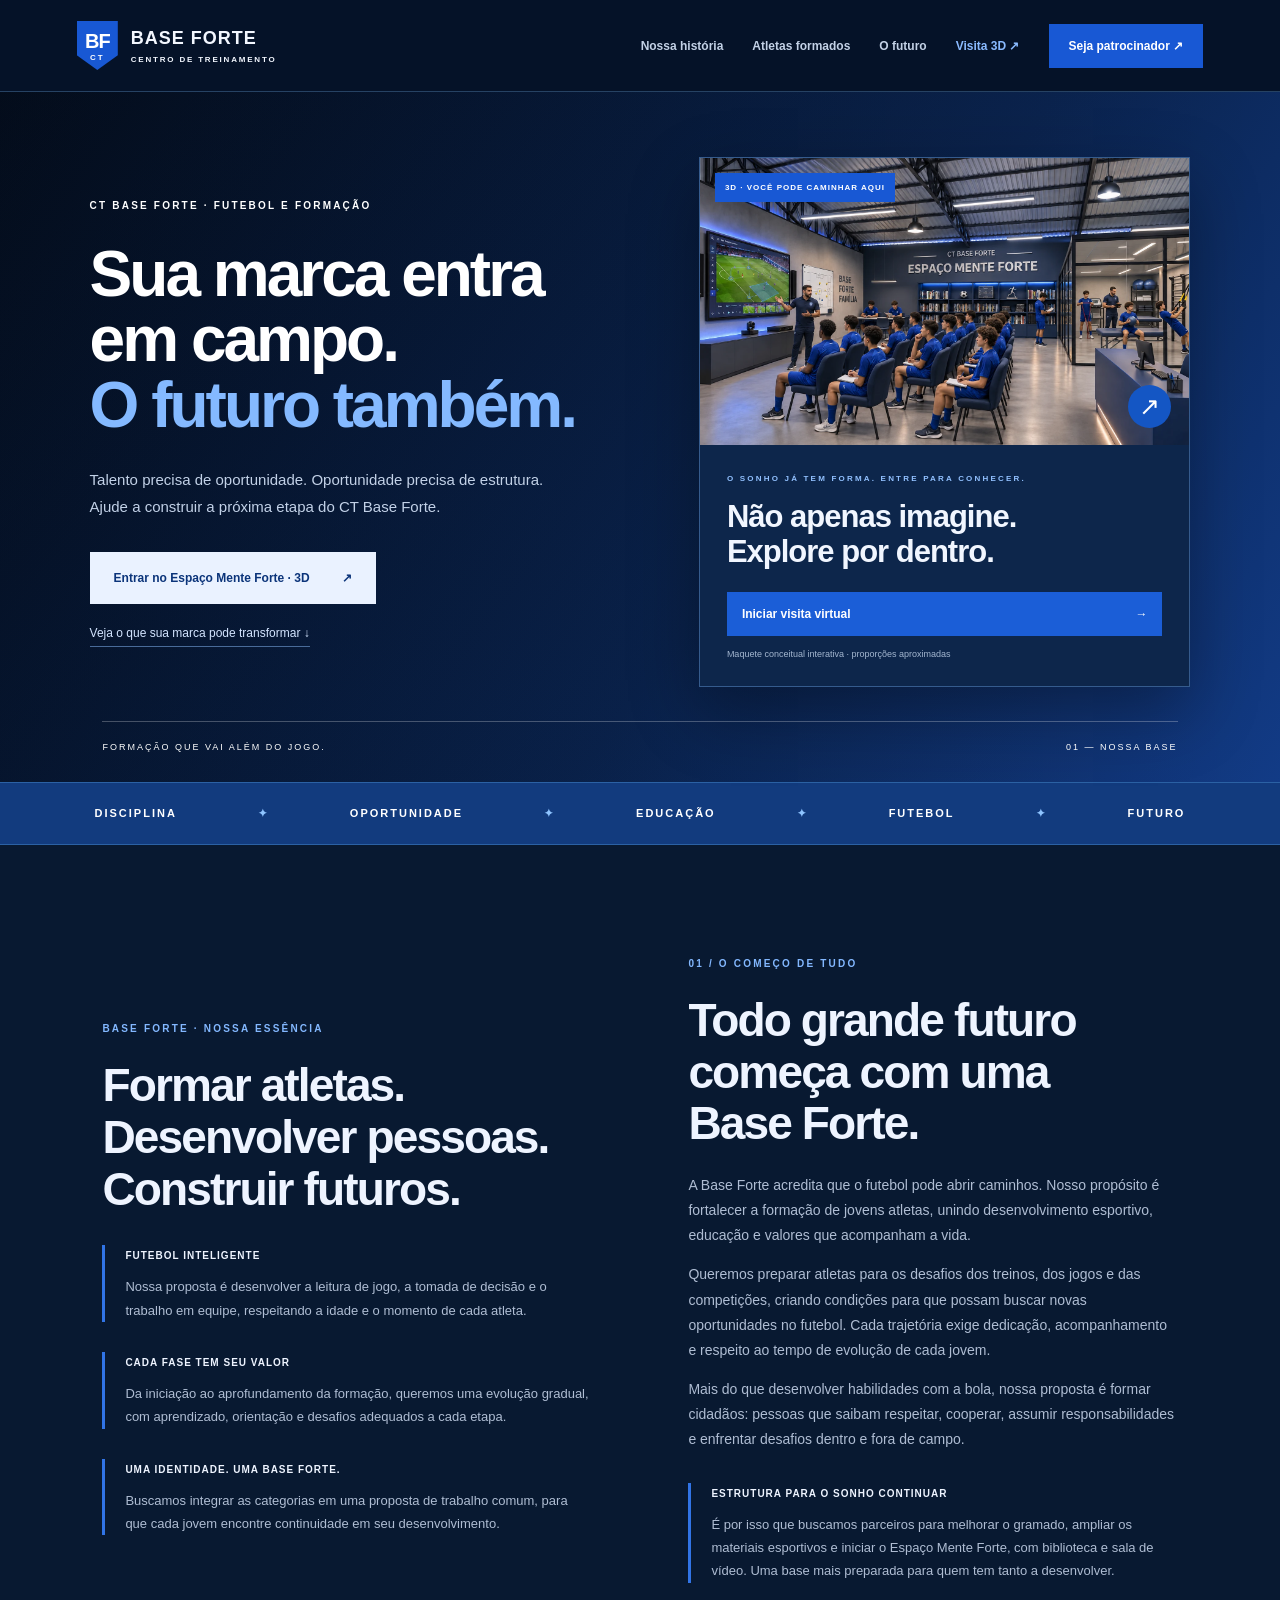
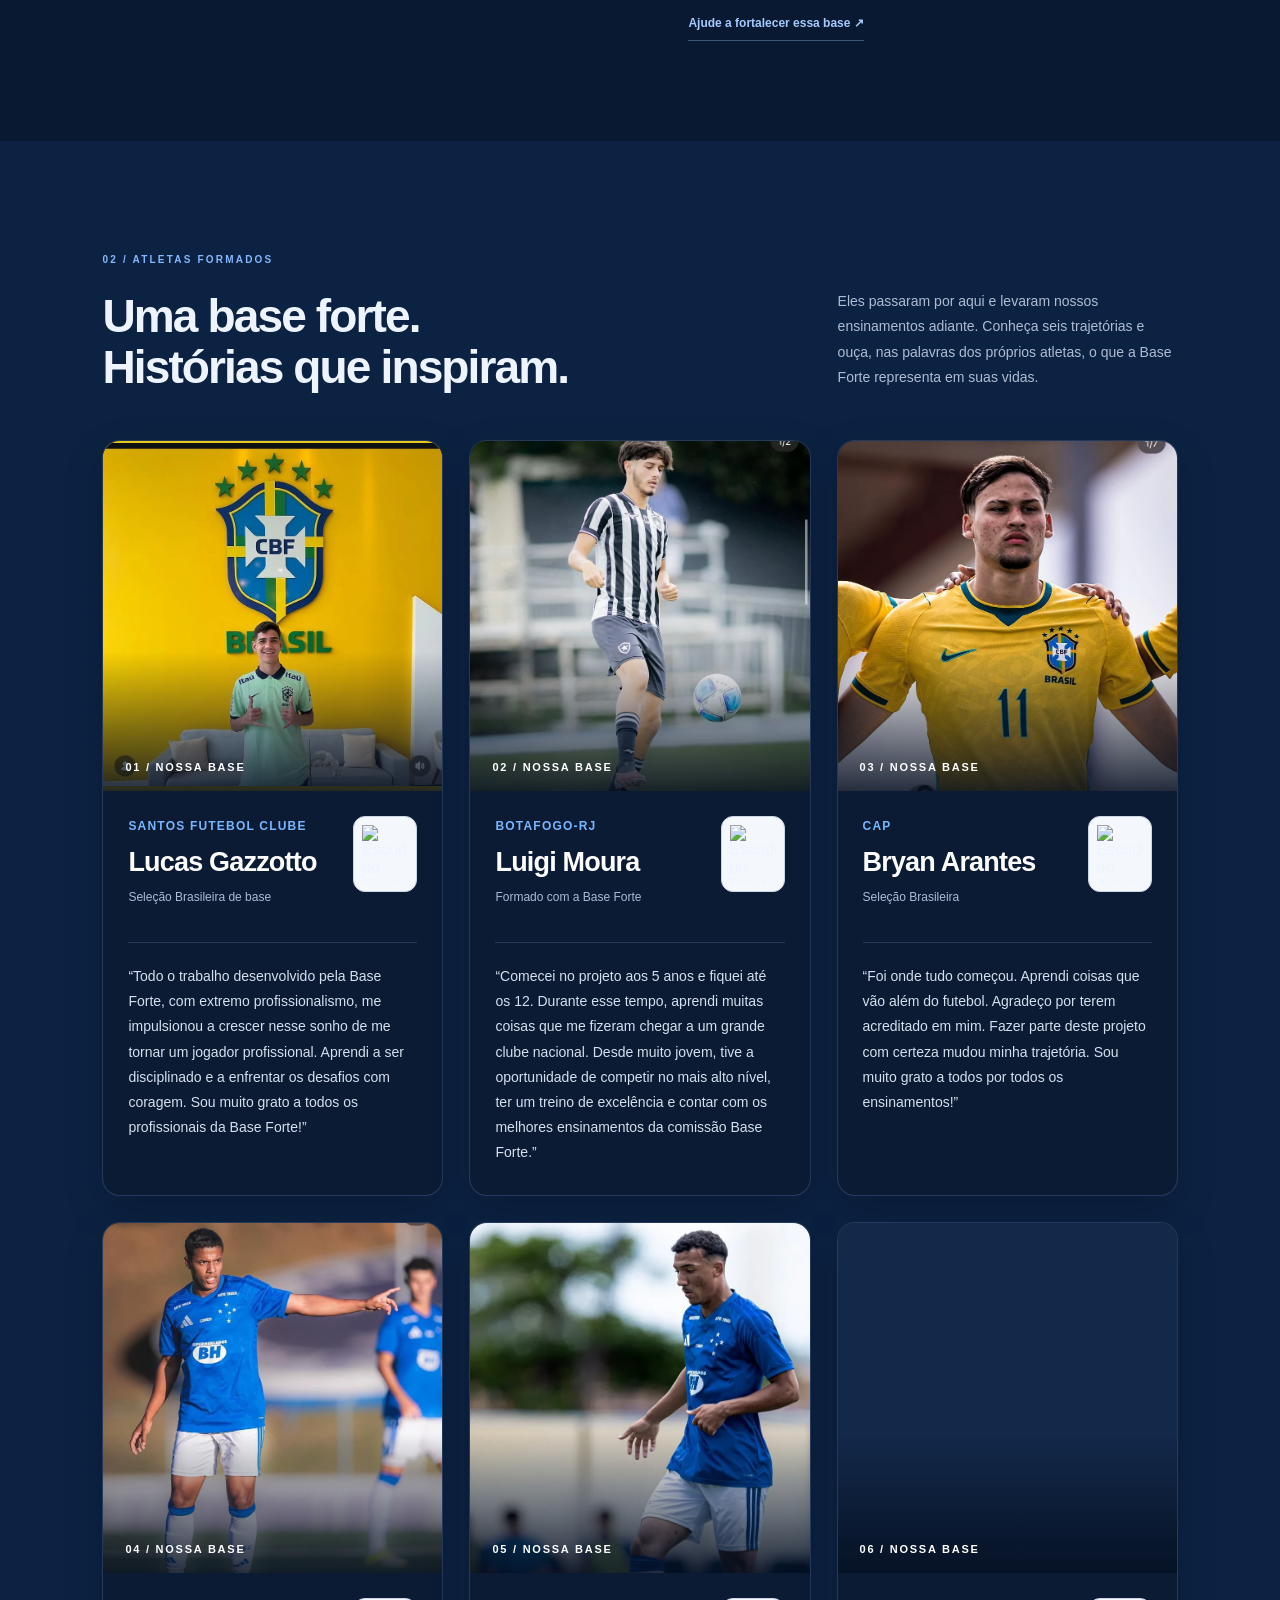
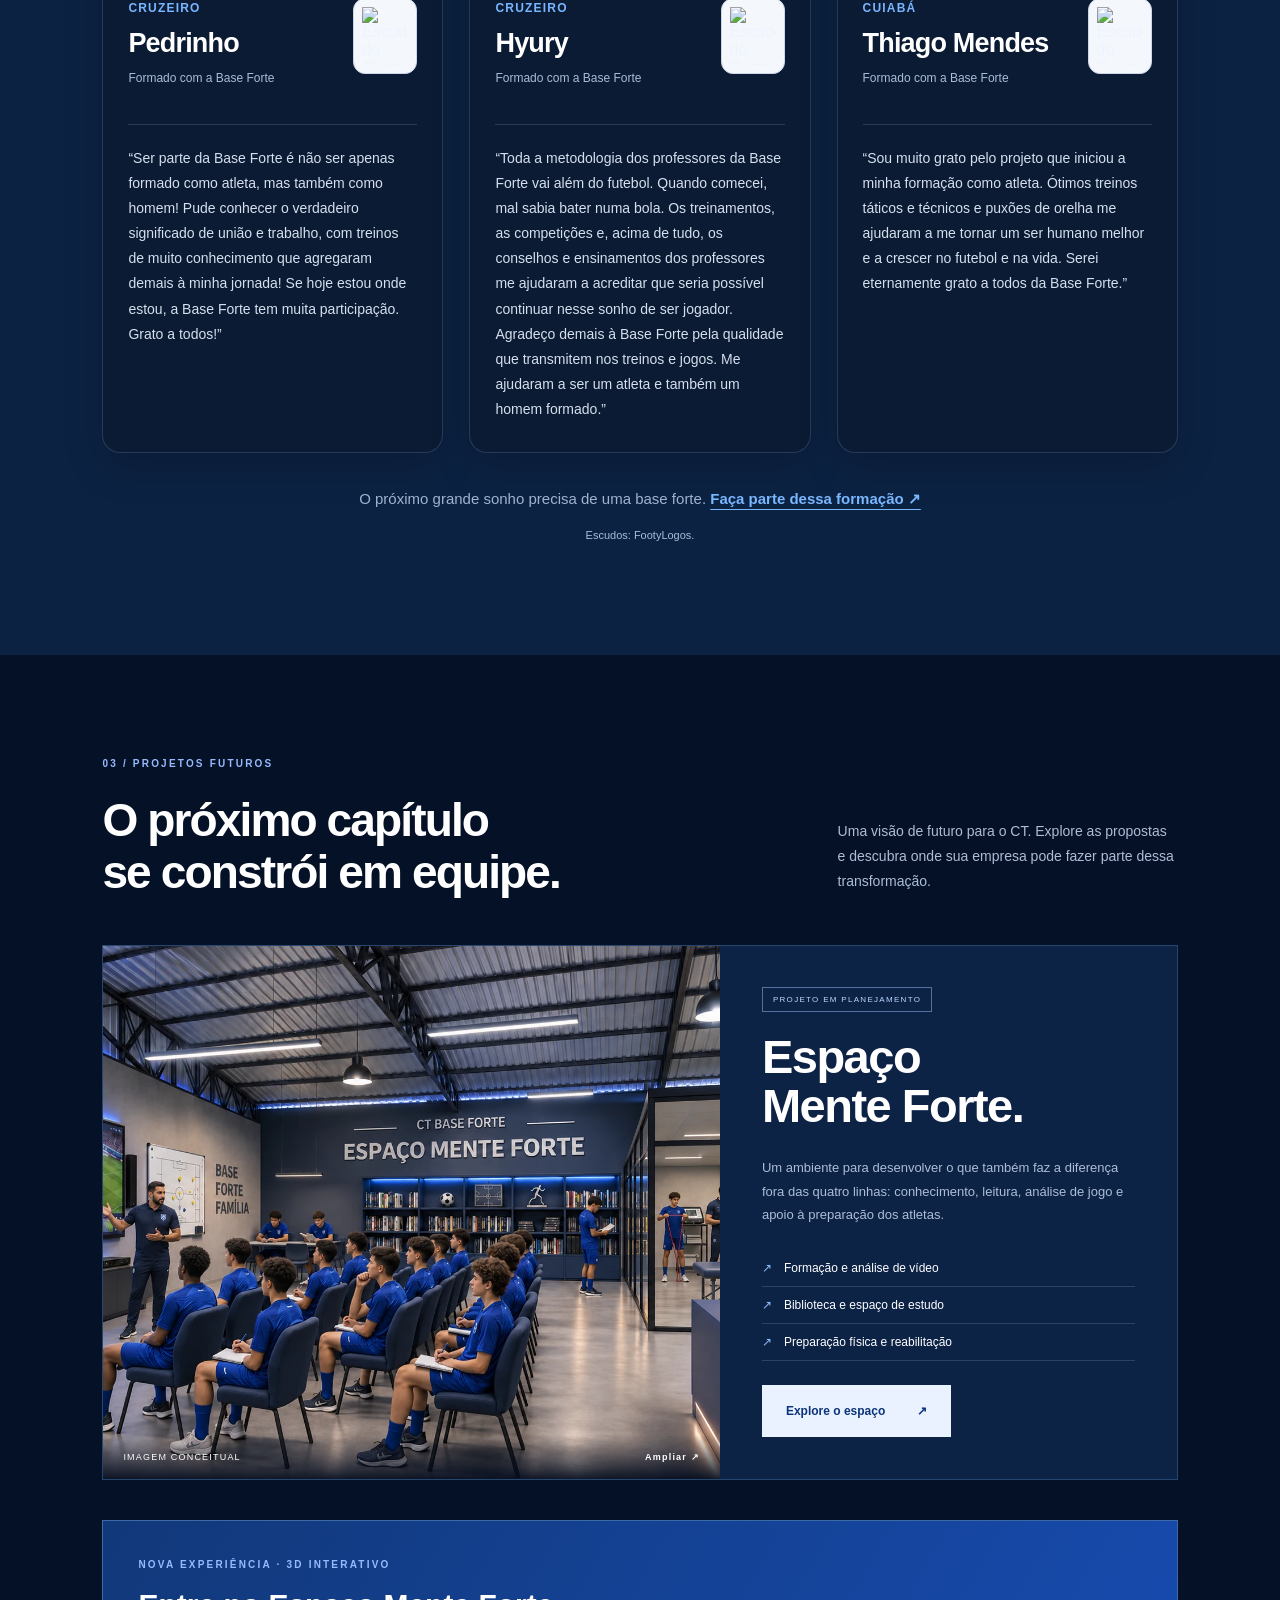
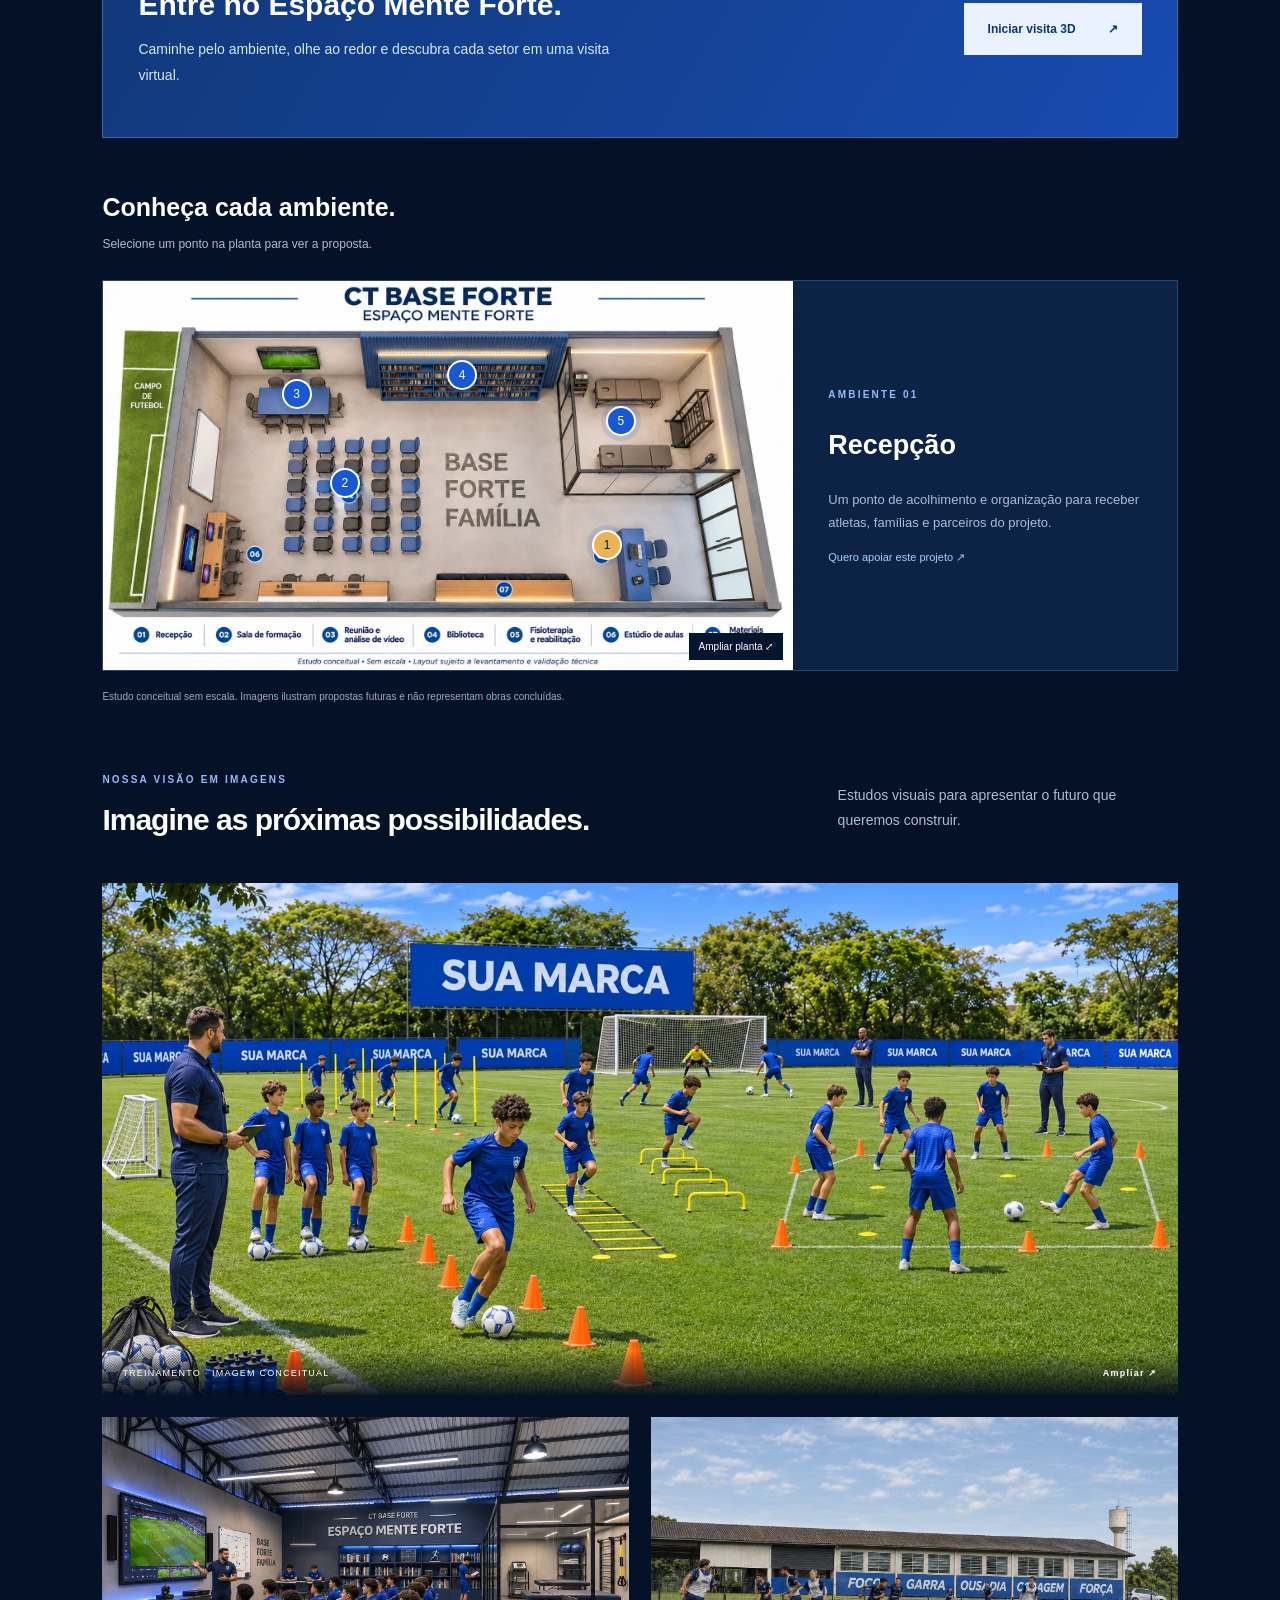
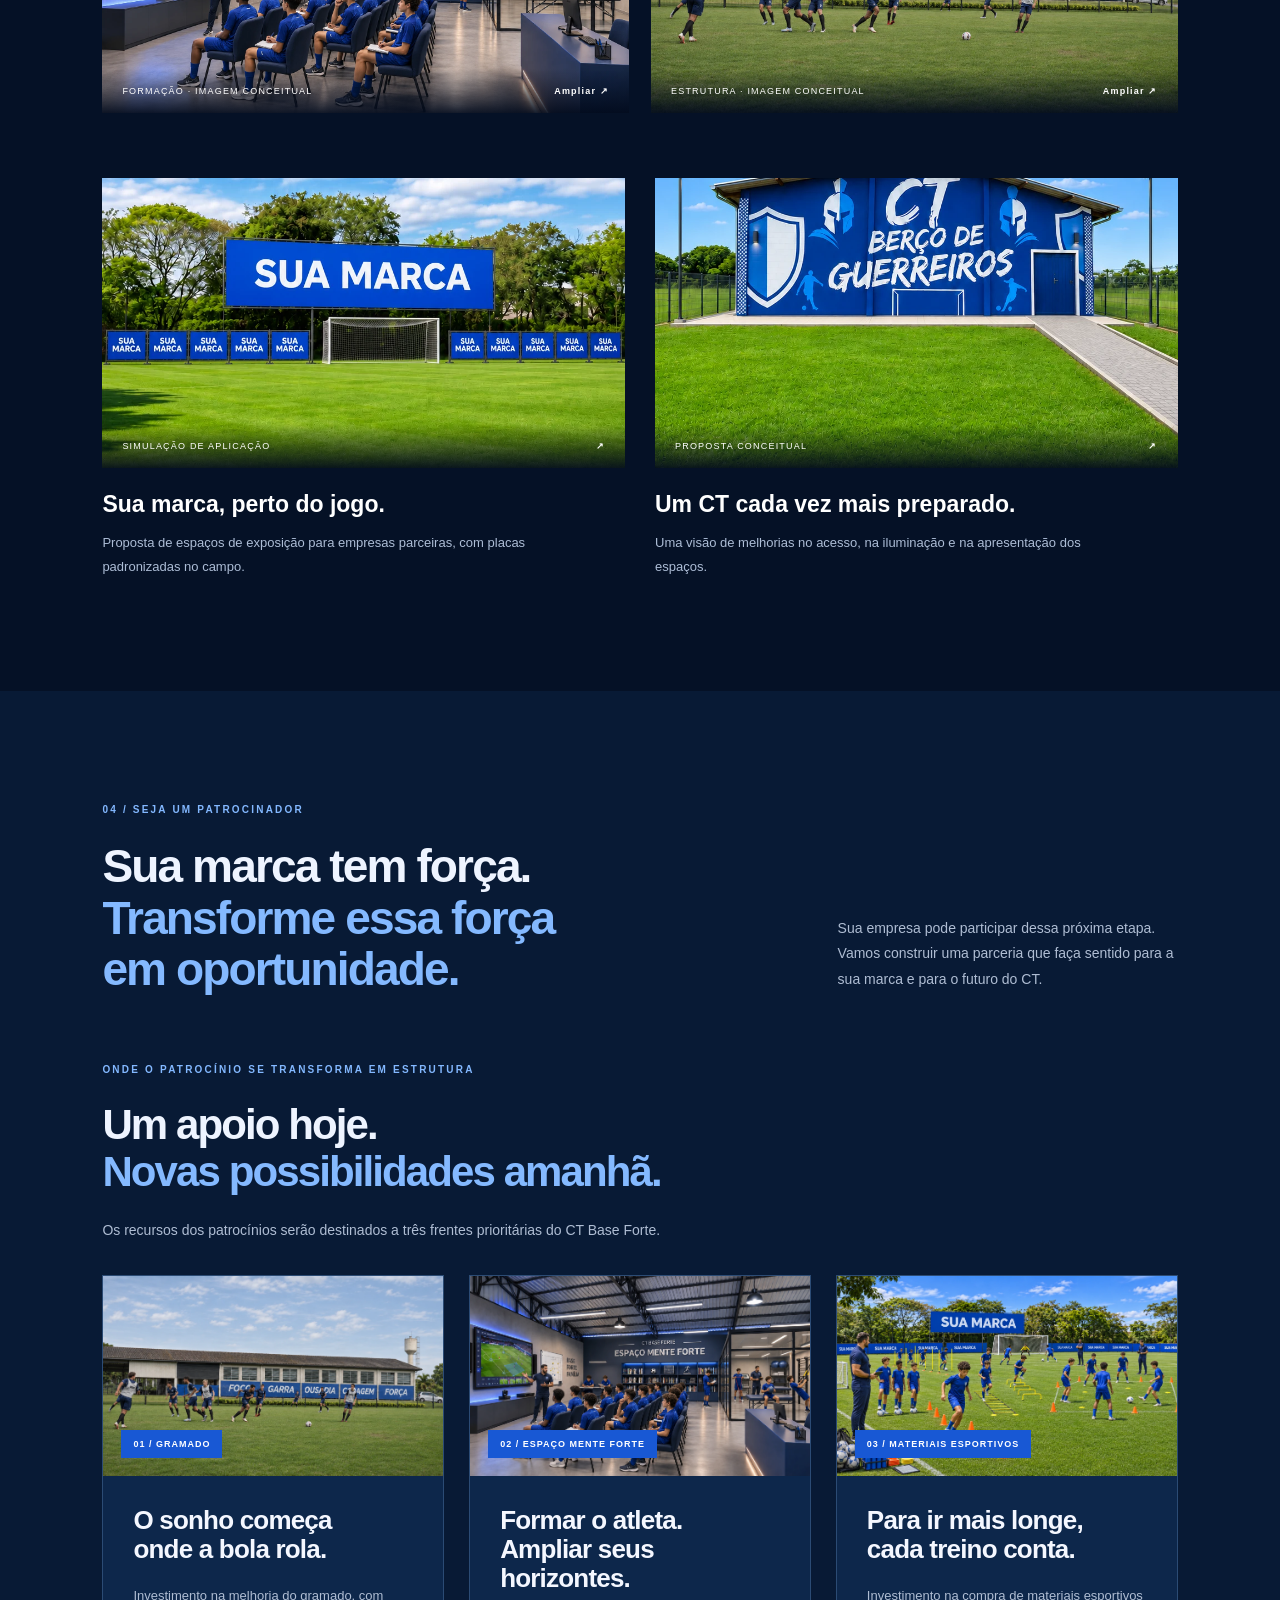
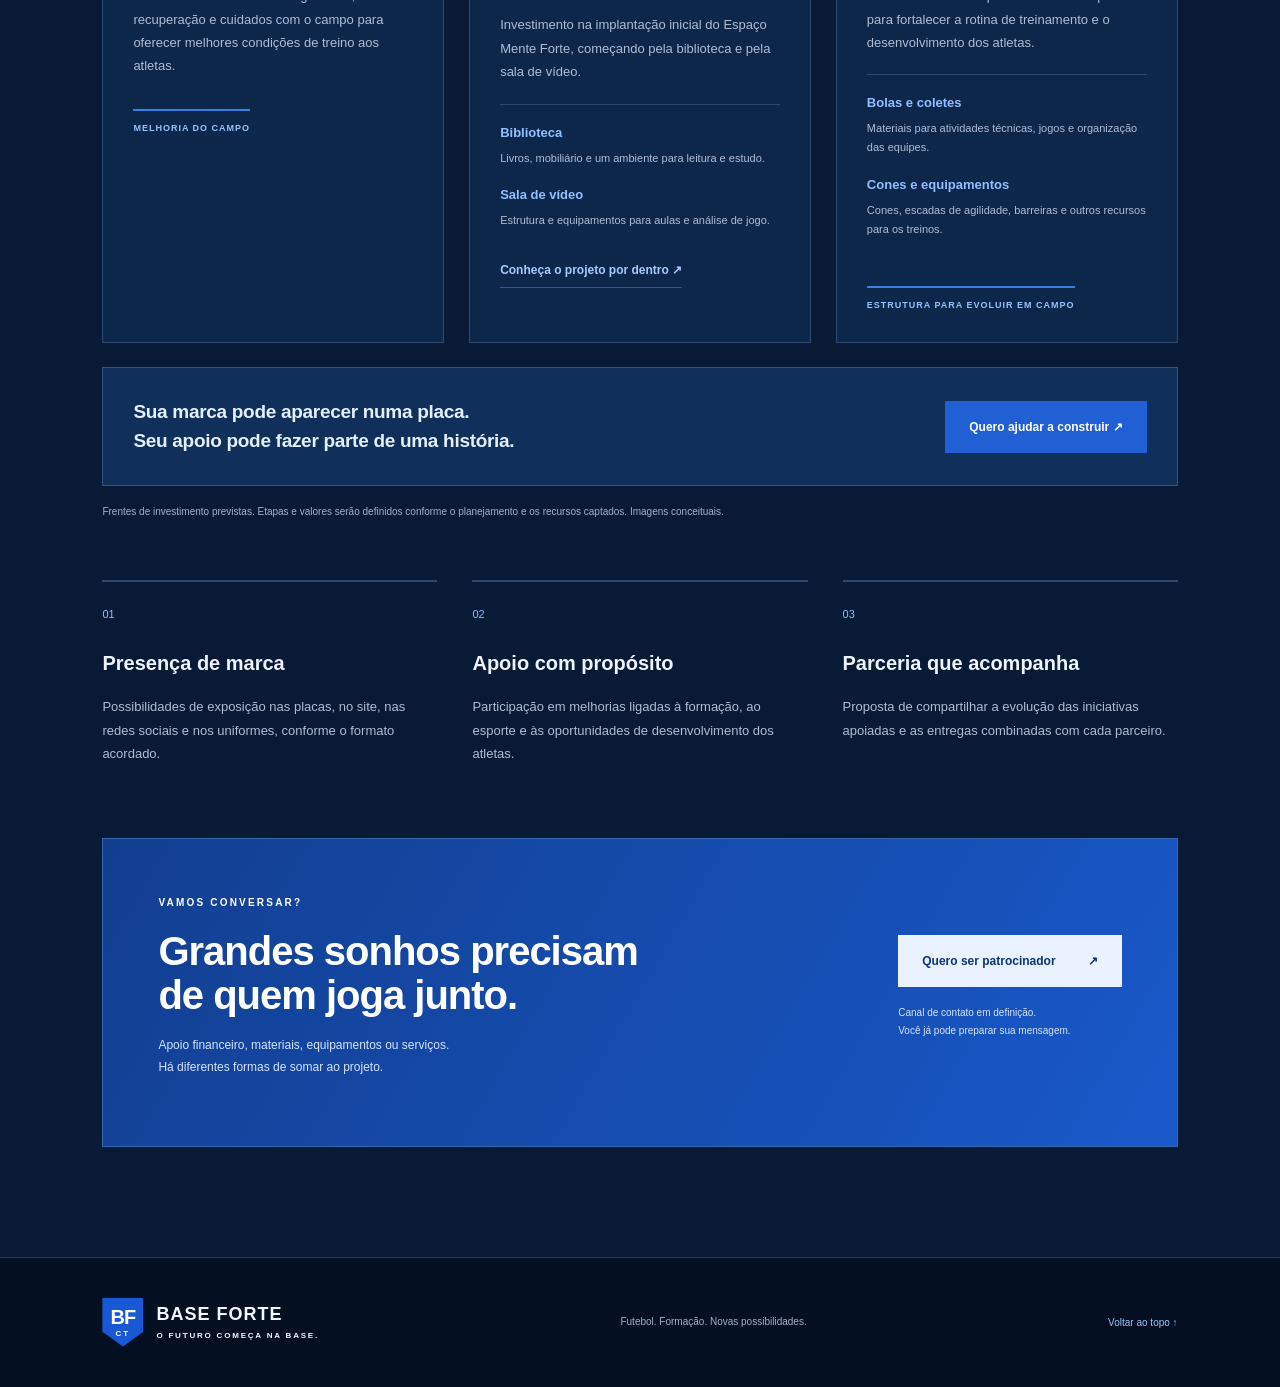
==== index.html @ 05dad53c "Adiciona escudos dos clubes aos seis cards sem alterar conteúdo existente" ====
<!doctype html><html lang="pt-BR"><head><meta charset="utf-8"><meta name="viewport" content="width=device-width,initial-scale=1"><meta name="theme-color" content="#124bbf"><meta name="description" content="Conheça o CT Base Forte, sua trajetória e os projetos que você pode ajudar a construir."><title>CT Base Forte | O futuro começa na base</title><link rel="stylesheet" href="style.css">
<style id="bf-club-badges">
.bf-athlete-body>header{position:relative;padding-right:76px;min-height:126px}
.bf-club-badge{position:absolute;right:0;top:0;width:64px;height:76px;box-sizing:border-box;display:flex;align-items:center;justify-content:center;padding:8px;border:1px solid #cbd7e8;border-radius:12px;background:#f4f7fc}
.bf-club-badge img{display:block;width:100%;height:100%;object-fit:contain}
.bf-athlete-body>header h3{overflow-wrap:anywhere}
.bf-crest-credit{font-size:11px;text-align:center;margin:14px 0 0;color:#a8bdd8}
.bf-crest-credit a{color:inherit;text-underline-offset:3px}
@media(max-width:380px){.bf-athlete-body>header{padding-right:66px}.bf-club-badge{width:56px;height:68px}}
</style>
</head><body>
<header><a class="brand" href="#inicio" aria-label="CT Base Forte, início"><span class="mark">BF<span>CT</span></span><span>BASE FORTE<small>CENTRO DE TREINAMENTO</small></span></a><button class="menu" aria-label="Abrir menu" aria-expanded="false">☰</button><nav aria-label="Menu principal"><a href="#historia">Nossa história</a><a href="#atletas">Atletas formados</a><a href="#projetos">O futuro</a><a class="nav-tour" href="tour/">Visita 3D ↗</a><a class="navcta" href="#apoie">Seja patrocinador ↗</a></nav></header>
<main><section class="hero" id="inicio"><div class="hero-shade"></div><div class="hero-copy"><span class="eyebrow">CT BASE FORTE · FUTEBOL E FORMAÇÃO</span><h1>Sua marca entra<br>em campo.<br><em>O futuro também.</em></h1><p>Talento precisa de oportunidade. Oportunidade precisa de estrutura. Ajude a construir a próxima etapa do CT Base Forte.</p><div class="actions"><a class="button white" href="tour/">Entrar no Espaço Mente Forte · 3D <span>↗</span></a><a class="textlink" href="#investimentos">Veja o que sua marca pode transformar ↓</a></div></div><a class="hero-tour" href="tour/" aria-label="Entrar na visita 3D do Espaço Mente Forte"><div class="tour-cover"><img src="assets/mente.webp" alt="Proposta do Espaço Mente Forte, visite o ambiente em 3D"><span class="tour-badge">3D · VOCÊ PODE CAMINHAR AQUI</span><span class="tour-play">↗</span></div><div class="tour-caption"><span class="eyebrow">O SONHO JÁ TEM FORMA. ENTRE PARA CONHECER.</span><h2>Não apenas imagine.<br>Explore por dentro.</h2><span class="tour-enter">Iniciar visita virtual <b>→</b></span><small>Maquete conceitual interativa · proporções aproximadas</small></div></a><div class="hero-bottom"><span>FORMAÇÃO QUE VAI ALÉM DO JOGO.</span><span>01 — NOSSA BASE</span></div></section>
<div class="ribbon"><span>DISCIPLINA</span><b>✦</b><span>OPORTUNIDADE</span><b>✦</b><span>EDUCAÇÃO</span><b>✦</b><span>FUTEBOL</span><b>✦</b><span>FUTURO</span></div>
<section class="section history" id="historia"><div class="photo"><span class="eyebrow blue">BASE FORTE · NOSSA ESSÊNCIA</span><h2>Formar atletas.<br>Desenvolver pessoas.<br>Construir futuros.</h2><div class="editorial"><span>FUTEBOL INTELIGENTE</span><p>Nossa proposta é desenvolver a leitura de jogo, a tomada de decisão e o trabalho em equipe, respeitando a idade e o momento de cada atleta.</p></div><div class="editorial"><span>CADA FASE TEM SEU VALOR</span><p>Da iniciação ao aprofundamento da formação, queremos uma evolução gradual, com aprendizado, orientação e desafios adequados a cada etapa.</p></div><div class="editorial"><span>UMA IDENTIDADE. UMA BASE FORTE.</span><p>Buscamos integrar as categorias em uma proposta de trabalho comum, para que cada jovem encontre continuidade em seu desenvolvimento.</p></div></div><div class="section-copy"><span class="eyebrow blue">01 / O COMEÇO DE TUDO</span><h2>Todo grande futuro<br>começa com uma<br>Base Forte.</h2><p>A Base Forte acredita que o futebol pode abrir caminhos. Nosso propósito é fortalecer a formação de jovens atletas, unindo desenvolvimento esportivo, educação e valores que acompanham a vida.</p><p>Queremos preparar atletas para os desafios dos treinos, dos jogos e das competições, criando condições para que possam buscar novas oportunidades no futebol. Cada trajetória exige dedicação, acompanhamento e respeito ao tempo de evolução de cada jovem.</p><p>Mais do que desenvolver habilidades com a bola, nossa proposta é formar cidadãos: pessoas que saibam respeitar, cooperar, assumir responsabilidades e enfrentar desafios dentro e fora de campo.</p><div class="editorial"><span>ESTRUTURA PARA O SONHO CONTINUAR</span><p>É por isso que buscamos parceiros para melhorar o gramado, ampliar os materiais esportivos e iniciar o Espaço Mente Forte, com biblioteca e sala de vídeo. Uma base mais preparada para quem tem tanto a desenvolver.</p></div><a class="underlink" href="#investimentos">Ajude a fortalecer essa base ↗</a></div></section>
<section class="athletes section" id="atletas" aria-labelledby="athletes-title"><div class="section-head"><div><span class="eyebrow blue">02 / ATLETAS FORMADOS</span><h2 id="athletes-title">Uma base forte.<br>Histórias que inspiram.</h2></div><p>Eles passaram por aqui e levaram nossos ensinamentos adiante. Conheça seis trajetórias e ouça, nas palavras dos próprios atletas, o que a Base Forte representa em suas vidas.</p></div><div class="bf-athlete-grid"><article class="bf-athlete"><div class="bf-athlete-photo"><img src="assets/atletas/lucas-gazzotto.webp" alt="Lucas Gazzotto, atleta que passou pela Base Forte" width="828" height="1100" loading="lazy" decoding="async"><span class="bf-athlete-number">01 / NOSSA BASE</span></div><div class="bf-athlete-body"><header><span class="bf-club-badge"><img src="https://assets.footylogos.com/logos/santos-fc/santos-fc-logo-footylogos.svg" alt="Escudo do Santos Futebol Clube" width="56" height="64" loading="lazy" decoding="async" referrerpolicy="no-referrer"></span><p class="bf-athlete-club">Santos Futebol Clube</p><h3>Lucas Gazzotto</h3><p class="bf-athlete-selection">Seleção Brasileira de base</p></header><blockquote><p>“Todo o trabalho desenvolvido pela Base Forte, com extremo profissionalismo, me impulsionou a crescer nesse sonho de me tornar um jogador profissional. Aprendi a ser disciplinado e a enfrentar os desafios com coragem. Sou muito grato a todos os profissionais da Base Forte!”</p></blockquote></div></article><article class="bf-athlete"><div class="bf-athlete-photo"><img src="assets/atletas/luigi-moura.webp" alt="Luigi Moura, atleta que passou pela Base Forte" width="828" height="1100" loading="lazy" decoding="async"><span class="bf-athlete-number">02 / NOSSA BASE</span></div><div class="bf-athlete-body"><header><span class="bf-club-badge"><img src="https://assets.footylogos.com/logos/botafogo/botafogo-logo-footylogos.svg" alt="Escudo do Botafogo" width="56" height="64" loading="lazy" decoding="async" referrerpolicy="no-referrer"></span><p class="bf-athlete-club">Botafogo-RJ</p><h3>Luigi Moura</h3><p class="bf-athlete-selection">Formado com a Base Forte</p></header><blockquote><p>“Comecei no projeto aos 5 anos e fiquei até os 12. Durante esse tempo, aprendi muitas coisas que me fizeram chegar a um grande clube nacional. Desde muito jovem, tive a oportunidade de competir no mais alto nível, ter um treino de excelência e contar com os melhores ensinamentos da comissão Base Forte.”</p></blockquote></div></article><article class="bf-athlete"><div class="bf-athlete-photo"><img src="assets/atletas/bryan-arantes.webp" alt="Bryan Arantes, atleta que passou pela Base Forte" width="828" height="1100" loading="lazy" decoding="async"><span class="bf-athlete-number">03 / NOSSA BASE</span></div><div class="bf-athlete-body"><header><span class="bf-club-badge"><img src="https://assets.footylogos.com/logos/athletico-paranaense/athletico-paranaense-logo-footylogos.svg" alt="Escudo do Athletico Paranaense" width="56" height="64" loading="lazy" decoding="async" referrerpolicy="no-referrer"></span><p class="bf-athlete-club">CAP</p><h3>Bryan Arantes</h3><p class="bf-athlete-selection">Seleção Brasileira</p></header><blockquote><p>“Foi onde tudo começou. Aprendi coisas que vão além do futebol. Agradeço por terem acreditado em mim. Fazer parte deste projeto com certeza mudou minha trajetória. Sou muito grato a todos por todos os ensinamentos!”</p></blockquote></div></article><article class="bf-athlete"><div class="bf-athlete-photo"><img src="assets/atletas/pedrinho.webp" alt="Pedrinho, atleta que passou pela Base Forte" width="828" height="1100" loading="lazy" decoding="async"><span class="bf-athlete-number">04 / NOSSA BASE</span></div><div class="bf-athlete-body"><header><span class="bf-club-badge"><img src="https://assets.footylogos.com/logos/cruzeiro/cruzeiro-logo-footylogos.svg" alt="Escudo do Cruzeiro" width="56" height="64" loading="lazy" decoding="async" referrerpolicy="no-referrer"></span><p class="bf-athlete-club">Cruzeiro</p><h3>Pedrinho</h3><p class="bf-athlete-selection">Formado com a Base Forte</p></header><blockquote><p>“Ser parte da Base Forte é não ser apenas formado como atleta, mas também como homem! Pude conhecer o verdadeiro significado de união e trabalho, com treinos de muito conhecimento que agregaram demais à minha jornada! Se hoje estou onde estou, a Base Forte tem muita participação. Grato a todos!”</p></blockquote></div></article><article class="bf-athlete"><div class="bf-athlete-photo"><img src="assets/atletas/hyury.webp" alt="Hyury, atleta que passou pela Base Forte" width="828" height="1100" loading="lazy" decoding="async"><span class="bf-athlete-number">05 / NOSSA BASE</span></div><div class="bf-athlete-body"><header><span class="bf-club-badge"><img src="https://assets.footylogos.com/logos/cruzeiro/cruzeiro-logo-footylogos.svg" alt="Escudo do Cruzeiro" width="56" height="64" loading="lazy" decoding="async" referrerpolicy="no-referrer"></span><p class="bf-athlete-club">Cruzeiro</p><h3>Hyury</h3><p class="bf-athlete-selection">Formado com a Base Forte</p></header><blockquote><p>“Toda a metodologia dos professores da Base Forte vai além do futebol. Quando comecei, mal sabia bater numa bola. Os treinamentos, as competições e, acima de tudo, os conselhos e ensinamentos dos professores me ajudaram a acreditar que seria possível continuar nesse sonho de ser jogador. Agradeço demais à Base Forte pela qualidade que transmitem nos treinos e jogos. Me ajudaram a ser um atleta e também um homem formado.”</p></blockquote></div></article><article class="bf-athlete"><div class="bf-athlete-photo"><img src="assets/atletas/thiago-mendes.webp" alt="Thiago Mendes, atleta que passou pela Base Forte" width="828" height="1100" loading="lazy" decoding="async"><span class="bf-athlete-number">06 / NOSSA BASE</span></div><div class="bf-athlete-body"><header><span class="bf-club-badge"><img src="https://assets.footylogos.com/logos/cuiaba/cuiaba-logo-footylogos.svg" alt="Escudo do Cuiabá" width="56" height="64" loading="lazy" decoding="async" referrerpolicy="no-referrer"></span><p class="bf-athlete-club">Cuiabá</p><h3>Thiago Mendes</h3><p class="bf-athlete-selection">Formado com a Base Forte</p></header><blockquote><p>“Sou muito grato pelo projeto que iniciou a minha formação como atleta. Ótimos treinos táticos e técnicos e puxões de orelha me ajudaram a me tornar um ser humano melhor e a crescer no futebol e na vida. Serei eternamente grato a todos da Base Forte.”</p></blockquote></div></article></div><p class="bf-athlete-footer">O próximo grande sonho precisa de uma base forte. <a href="#apoie">Faça parte dessa formação ↗</a></p><p class="bf-crest-credit">Escudos: <a href="https://www.footylogos.com/" target="_blank" rel="noopener noreferrer">FootyLogos</a>.</p></section>
<section class="future" id="projetos"><div class="section-head"><div><span class="eyebrow">03 / PROJETOS FUTUROS</span><h2>O próximo capítulo<br>se constrói em equipe.</h2></div><p>Uma visão de futuro para o CT. Explore as propostas e descubra onde sua empresa pode fazer parte dessa transformação.</p></div><div class="project-feature"><button class="image-button" data-image="mente" aria-label="Ampliar proposta do Espaço Mente Forte"><img loading="lazy" src="assets/mente.webp" alt="Proposta conceitual do Espaço Mente Forte com sala de vídeo, biblioteca e preparação física"><span class="image-label">IMAGEM CONCEITUAL <b>Ampliar ↗</b></span></button><div class="project-copy"><span class="pill">PROJETO EM PLANEJAMENTO</span><h3>Espaço<br>Mente Forte.</h3><p>Um ambiente para desenvolver o que também faz a diferença fora das quatro linhas: conhecimento, leitura, análise de jogo e apoio à preparação dos atletas.</p><ul><li>Formação e análise de vídeo</li><li>Biblioteca e espaço de estudo</li><li>Preparação física e reabilitação</li></ul><a class="button white" href="#explorar">Explore o espaço <span>↗</span></a></div></div>
<div class="tour-invite"><div><span class="eyebrow">NOVA EXPERIÊNCIA · 3D INTERATIVO</span><h3>Entre no Espaço Mente Forte.</h3><p>Caminhe pelo ambiente, olhe ao redor e descubra cada setor em uma visita virtual.</p></div><a class="button white" href="tour/">Iniciar visita 3D <span>↗</span></a></div><div class="explorer" id="explorar"><div class="explore-title"><h3>Conheça cada ambiente.</h3><p>Selecione um ponto na planta para ver a proposta.</p></div><div class="explorer-grid"><div class="plan"><img loading="lazy" src="assets/planta.webp" alt="Planta conceitual do Espaço Mente Forte"><button style="left:73%;top:68%" data-zone="0" aria-label="Recepção" class="hotspot active">1</button><button style="left:35%;top:52%" data-zone="1" aria-label="Sala de formação" class="hotspot">2</button><button style="left:28%;top:29%" data-zone="2" aria-label="Análise de vídeo" class="hotspot">3</button><button style="left:52%;top:24%" data-zone="3" aria-label="Biblioteca" class="hotspot">4</button><button style="left:75%;top:36%" data-zone="4" aria-label="Preparação física" class="hotspot">5</button><button class="plan-zoom" data-image="planta">Ampliar planta ⤢</button></div><div class="zone" aria-live="polite"><span class="eyebrow" id="zone-index">AMBIENTE 01</span><h3 id="zone-title">Recepção</h3><p id="zone-text">Um ponto de acolhimento e organização para receber atletas, famílias e parceiros do projeto.</p><a href="#apoie">Quero apoiar este projeto ↗</a></div></div><small class="concept-note">Estudo conceitual sem escala. Imagens ilustram propostas futuras e não representam obras concluídas.</small></div>
<div class="concept-gallery"><div class="section-head"><div><span class="eyebrow">NOSSA VISÃO EM IMAGENS</span><h3>Imagine as próximas possibilidades.</h3></div><p>Estudos visuais para apresentar o futuro que queremos construir.</p></div><div class="gallery-grid"><button class="image-button" data-image="treino"><img loading="lazy" src="assets/treino.webp" alt="Conceito de treino organizado com atletas, cones e estações de agilidade"><span class="image-label">TREINAMENTO · IMAGEM CONCEITUAL <b>Ampliar ↗</b></span></button><button class="image-button" data-image="aula"><img loading="lazy" src="assets/aula.webp" alt="Conceito de aula com atletas no Espaço Mente Forte"><span class="image-label">FORMAÇÃO · IMAGEM CONCEITUAL <b>Ampliar ↗</b></span></button><button class="image-button" data-image="campo"><img loading="lazy" src="assets/campo.webp" alt="Proposta visual do campo com gramado e placas renovados"><span class="image-label">ESTRUTURA · IMAGEM CONCEITUAL <b>Ampliar ↗</b></span></button></div></div><div class="project-pair"><article><button class="image-button" data-image="placas"><img loading="lazy" src="assets/placas.webp" alt="Simulação de placas azuis para marcas parceiras no campo"><span class="image-label">SIMULAÇÃO DE APLICAÇÃO <b>↗</b></span></button><h3>Sua marca, perto do jogo.</h3><p>Proposta de espaços de exposição para empresas parceiras, com placas padronizadas no campo.</p></article><article><button class="image-button" data-image="fachada"><img loading="lazy" src="assets/fachada.webp" alt="Proposta de melhoria da fachada e acesso ao CT"><span class="image-label">PROPOSTA CONCEITUAL <b>↗</b></span></button><h3>Um CT cada vez mais preparado.</h3><p>Uma visão de melhorias no acesso, na iluminação e na apresentação dos espaços.</p></article></div></section>
<section class="section sponsor" id="apoie"><div class="section-head"><div><span class="eyebrow blue">04 / SEJA UM PATROCINADOR</span><h2>Sua marca tem força.<br><em>Transforme essa força<br>em oportunidade.</em></h2></div><p>Sua empresa pode participar dessa próxima etapa. Vamos construir uma parceria que faça sentido para a sua marca e para o futuro do CT.</p></div><div class="investment" id="investimentos"><div class="investment-head"><span class="eyebrow blue">ONDE O PATROCÍNIO SE TRANSFORMA EM ESTRUTURA</span><h2>Um apoio hoje.<br><em>Novas possibilidades amanhã.</em></h2><p>Os recursos dos patrocínios serão destinados a três frentes prioritárias do CT Base Forte.</p></div><div class="investment-grid"><article class="investment-card"><div class="investment-photo"><img loading="lazy" src="assets/campo.webp" alt="Proposta visual de melhoria do gramado"><span>01 / GRAMADO</span></div><div class="investment-body"><h3>O sonho começa<br>onde a bola rola.</h3><p>Investimento na melhoria do gramado, com recuperação e cuidados com o campo para oferecer melhores condições de treino aos atletas.</p><span class="investment-tag">MELHORIA DO CAMPO</span></div></article><article class="investment-card"><div class="investment-photo"><img loading="lazy" src="assets/mente.webp" alt="Estudo conceitual da biblioteca e sala de vídeo do Espaço Mente Forte"><span>02 / ESPAÇO MENTE FORTE</span></div><div class="investment-body"><h3>Formar o atleta.<br>Ampliar seus horizontes.</h3><p>Investimento na implantação inicial do Espaço Mente Forte, começando pela biblioteca e pela sala de vídeo.</p><div class="investment-details"><div><b>Biblioteca</b><span>Livros, mobiliário e um ambiente para leitura e estudo.</span></div><div><b>Sala de vídeo</b><span>Estrutura e equipamentos para aulas e análise de jogo.</span></div></div><a class="underlink" href="tour/">Conheça o projeto por dentro ↗</a></div></article><article class="investment-card"><div class="investment-photo"><img loading="lazy" src="assets/treino.webp" alt="Proposta de treino com bolas, cones, escada de agilidade e barreiras"><span>03 / MATERIAIS ESPORTIVOS</span></div><div class="investment-body"><h3>Para ir mais longe,<br>cada treino conta.</h3><p>Investimento na compra de materiais esportivos para fortalecer a rotina de treinamento e o desenvolvimento dos atletas.</p><div class="investment-details"><div><b>Bolas e coletes</b><span>Materiais para atividades técnicas, jogos e organização das equipes.</span></div><div><b>Cones e equipamentos</b><span>Cones, escadas de agilidade, barreiras e outros recursos para os treinos.</span></div></div><span class="investment-tag">ESTRUTURA PARA EVOLUIR EM CAMPO</span></div></article></div><div class="investment-bottom"><strong>Sua marca pode aparecer numa placa.<br>Seu apoio pode fazer parte de uma história.</strong><a class="button" href="#interest">Quero ajudar a construir ↗</a></div><small class="investment-note">Frentes de investimento previstas. Etapas e valores serão definidos conforme o planejamento e os recursos captados. Imagens conceituais.</small></div><div class="benefits"><article><span>01</span><h3>Presença de marca</h3><p>Possibilidades de exposição nas placas, no site, nas redes sociais e nos uniformes, conforme o formato acordado.</p></article><article><span>02</span><h3>Apoio com propósito</h3><p>Participação em melhorias ligadas à formação, ao esporte e às oportunidades de desenvolvimento dos atletas.</p></article><article><span>03</span><h3>Parceria que acompanha</h3><p>Proposta de compartilhar a evolução das iniciativas apoiadas e as entregas combinadas com cada parceiro.</p></article></div><div class="contact-panel"><div><span class="eyebrow">VAMOS CONVERSAR?</span><h3>Grandes sonhos precisam<br>de quem joga junto.</h3><p>Apoio financeiro, materiais, equipamentos ou serviços.<br>Há diferentes formas de somar ao projeto.</p></div><div><button class="button white" id="interest">Quero ser patrocinador <span>↗</span></button><p class="contact-note">Canal de contato em definição.<br>Você já pode preparar sua mensagem.</p></div></div></section></main>
<footer><a class="brand" href="#inicio"><span class="mark">BF<span>CT</span></span><span>BASE FORTE<small>O FUTURO COMEÇA NA BASE.</small></span></a><p>Futebol. Formação. Novas possibilidades.</p><a href="#inicio">Voltar ao topo ↑</a></footer>
<dialog id="viewer"><div class="viewer-bar"><span id="caption"></span><div><button id="minus" aria-label="Diminuir zoom">−</button><button id="plus" aria-label="Aumentar zoom">+</button><button id="reset">Ajustar</button><button id="close-viewer" aria-label="Fechar imagem">✕</button></div></div><div id="viewport"><img id="full-image" alt=""></div><p class="viewer-tip">Use + e − ou a roda do mouse para ampliar. Arraste para explorar.</p></dialog>
<dialog id="contact"><button class="close-contact" aria-label="Fechar">✕</button><span class="eyebrow blue">SEJA PARTE DO PRÓXIMO CAPÍTULO</span><h2>Vamos construir juntos.</h2><p>O contato oficial será adicionado em breve. Por enquanto, prepare uma mensagem para compartilhar com a equipe do CT.</p><label>Nome da empresa<input id="company" placeholder="Sua empresa"></label><label>Como gostaria de apoiar?<select id="support"><option>Patrocínio financeiro</option><option>Materiais e equipamentos</option><option>Serviços</option><option>Conhecer as possibilidades</option></select></label><button class="button" id="copy">Copiar mensagem de interesse ↗</button><p id="copy-result" role="status">Nenhuma informação é enviada ou cadastrada.</p></dialog>
<script src="app.js"></script></body></html>
---- style.css ----
:root{--blue:#124bbf;--navy:#071c45;--ink:#152340;--muted:#65718a;--paper:#f4f6fa}*{box-sizing:border-box}html{scroll-behavior:smooth;scroll-padding-top:90px}body{margin:0;color:var(--ink);font-family:Arial,Helvetica,sans-serif;background:#fff}button,input,select{font:inherit}a{color:inherit;text-decoration:none}button{cursor:pointer}button:focus-visible,a:focus-visible{outline:3px solid #65bfff;outline-offset:5px}header{height:92px;display:flex;align-items:center;justify-content:space-between;padding:0 6%;background:white;position:sticky;top:0;z-index:10;border-bottom:1px solid #e6eaf0}.brand{display:flex;gap:13px;align-items:center;font-size:18px;font-weight:900;letter-spacing:1px}.brand small{display:block;font-size:8px;letter-spacing:1.8px;margin-top:6px}.mark{display:flex;flex-direction:column;align-items:center;justify-content:center;background:var(--blue);color:white;clip-path:polygon(0 0,100% 0,100% 70%,50% 100%,0 70%);width:41px;height:49px;font-size:20px;letter-spacing:-1px}.mark span{font-size:8px;letter-spacing:2px}nav{display:flex;gap:29px;align-items:center;font-size:12px;font-weight:bold}.navcta{background:var(--blue);padding:15px 20px;color:#fff}.menu{display:none}.hero{position:relative;min-height:660px;height:calc(100svh - 92px);max-height:900px;background:var(--navy);color:white;isolation:isolate}.hero>img,.hero-shade{position:absolute;width:100%;height:100%;inset:0;object-fit:cover;z-index:-2}.hero>img{object-position:center 62%}.hero-shade{z-index:-1;background:linear-gradient(90deg,rgba(4,20,49,.94),rgba(4,20,49,.5) 65%,rgba(4,20,49,.2)),linear-gradient(0deg,rgba(4,20,49,.75),transparent 50%)}.hero-copy{padding:100px 8% 110px;max-width:1000px}.eyebrow{font-size:10px;letter-spacing:2.2px;font-weight:800;display:block;line-height:1.7}.blue{color:var(--blue)}h1{font-size:clamp(58px,6.8vw,100px);line-height:.99;letter-spacing:-4px;margin:28px 0}em{font-style:normal;color:#75baff}h1 em{color:#79b9ff}.hero p{max-width:455px;line-height:1.8;font-size:15px;color:#d8e2f3}.actions{display:flex;align-items:center;gap:28px;margin-top:32px}.button{border:0;background:var(--blue);color:white;display:inline-flex;align-items:center;justify-content:space-between;gap:32px;padding:19px 24px;font-size:12px;font-weight:700}.button.white{background:white;color:var(--blue)}.button:hover{filter:brightness(.94)}.textlink{font-size:12px;border-bottom:1px solid #8c99b0;padding-bottom:6px}.hero-bottom{position:absolute;bottom:30px;left:8%;right:8%;display:flex;justify-content:space-between;font-size:9px;letter-spacing:2px;border-top:1px solid #ffffff40;padding-top:20px}.ribbon{display:flex;justify-content:space-around;gap:20px;background:var(--blue);color:white;padding:24px 5%;font-size:11px;letter-spacing:2px;font-weight:700}.ribbon b{color:#8ec4ff}.section{padding:110px 8%}.history{display:grid;grid-template-columns:1fr 1fr;gap:9%;align-items:center}.photo{position:relative}.photo .image-button{height:540px}.photo img{object-position:center 60%}.photo-note{display:block;font-size:11px;color:var(--muted);margin-top:15px}h2{font-size:clamp(32px,3.6vw,52px);letter-spacing:-1.9px;line-height:1.12;margin:23px 0}p{line-height:1.8;font-size:14px;color:var(--muted)}.editorial{border-left:3px solid var(--blue);padding-left:20px;margin:30px 0}.editorial span{font-size:10px;font-weight:bold;letter-spacing:1px}.editorial p{font-size:13px;margin:12px 0}.editorial small{font-size:10px;color:var(--blue);background:#edf2fd;padding:5px 8px}.underlink{font-size:12px;font-weight:bold;border-bottom:1px solid #bcc9dc;padding-bottom:10px}.athletes{background:var(--paper)}.section-head{display:flex;justify-content:space-between;align-items:end;gap:50px;margin-bottom:46px}.section-head h2{margin-bottom:0}.section-head>p{max-width:340px;margin-bottom:4px}.athlete-empty{display:flex;align-items:center;gap:35px;padding:40px;border-top:1px solid #ccd6e8;border-bottom:1px solid #ccd6e8}.jersey{width:110px;height:120px;flex-shrink:0;background:#dfe8f7;clip-path:polygon(27% 0,40% 8%,60% 8%,73% 0,100% 22%,84% 45%,72% 36%,72% 100%,28% 100%,28% 36%,16% 45%,0 22%);display:grid;place-items:center;color:var(--blue);font-weight:900;font-size:25px}.athlete-empty h3{font-size:24px;margin:12px 0}.athlete-empty p{max-width:570px}.large-arrow{font-size:45px;margin-left:auto;color:var(--blue)}.future{padding:100px 8%;background:var(--navy);color:white}.future p{color:#adbdd6}.future .eyebrow{color:#96baff}.project-feature{display:grid;grid-template-columns:1.35fr 1fr;background:#102a56}.image-button{border:0;background:#dce4ef;display:block;padding:0;width:100%;position:relative;overflow:hidden;text-align:left}.image-button img{width:100%;height:100%;object-fit:cover;display:block;transition:transform .5s}.image-button:hover img{transform:scale(1.025)}.image-label{position:absolute;bottom:0;left:0;right:0;padding:17px 20px;background:linear-gradient(transparent,#061b3dde);color:white;font-size:9px;letter-spacing:1.2px;display:flex;justify-content:space-between;align-items:center}.project-feature .image-button{min-height:480px}.project-copy{padding:42px}.pill{font-size:8px;letter-spacing:1.3px;border:1px solid #55729e;padding:7px 10px}.project-copy h3{font-size:47px;line-height:1.05;letter-spacing:-1.5px;margin:26px 0}.project-copy p{font-size:13px}.project-copy ul{padding:0;list-style:none;margin:24px 0;font-size:12px}.project-copy li{padding:11px 0;border-bottom:1px solid #ffffff16}.project-copy li:before{content:'↗';margin-right:12px;color:#8fbeff}.explorer{margin-top:55px}.explore-title h3{font-size:25px;margin-bottom:5px}.explore-title p{font-size:12px}.explorer-grid{display:grid;grid-template-columns:1.8fr 1fr;gap:0;background:#102a56;margin:25px 0 15px}.plan{position:relative;align-self:center;background:#fff}.plan>img{display:block;width:100%}.hotspot{position:absolute;width:30px;height:30px;border-radius:50%;border:2px solid white;background:var(--blue);color:white;font-size:12px;box-shadow:0 0 0 5px #124bbf22;transform:translate(-50%,-50%)}.hotspot.active{background:#e9b552;color:#091b3b}.plan-zoom{position:absolute;right:10px;bottom:10px;background:var(--navy);color:#fff;padding:8px 10px;font-size:10px;border:0}.zone{padding:35px;align-self:center}.zone h3{font-size:27px}.zone p{font-size:13px}.zone a{font-size:11px;color:#a8ceff}.concept-note{font-size:10px;color:#9aacc7}.project-pair{display:grid;grid-template-columns:1fr 1fr;gap:30px;margin-top:65px}.project-pair .image-button{height:290px}.project-pair img{object-position:center 62%}.project-pair h3{font-size:23px;margin-bottom:10px}.project-pair p{max-width:440px;font-size:13px}.sponsor em{color:var(--blue)}.benefits{display:grid;grid-template-columns:repeat(3,1fr);gap:35px;margin:60px 0}.benefits article{border-top:2px solid #d8e1f1;padding-top:22px}.benefits span{color:var(--blue);font-size:11px}.benefits h3{font-size:20px;margin-top:30px}.benefits p{font-size:13px}.contact-panel{padding:55px;background:var(--blue);color:white;display:flex;justify-content:space-between;align-items:center;gap:35px}.contact-panel h3{font-size:40px;line-height:1.1;letter-spacing:-1px;margin:18px 0}.contact-panel p{color:#d6e3ff;font-size:12px}.contact-note{font-size:10px!important;margin-top:17px}footer{padding:40px 8%;display:flex;justify-content:space-between;align-items:center;background:var(--paper);gap:25px}footer p,footer>a:last-child{font-size:10px}dialog{border:0;padding:0}dialog::backdrop{background:#06152ee8}#viewer{background:#07142b;color:white;width:96vw;max-width:none;height:94svh;max-height:none;overflow:hidden}.viewer-bar{height:60px;display:flex;justify-content:space-between;align-items:center;padding:12px 20px;font-size:12px}.viewer-bar button{background:#263c5e;color:white;border:0;padding:9px 13px;margin-left:5px}#viewport{height:calc(100% - 95px);overflow:hidden;display:flex;justify-content:center;align-items:center;touch-action:none;cursor:grab}#full-image{max-width:100%;max-height:100%;object-fit:contain;user-select:none;pointer-events:none;transform-origin:center}.viewer-tip{text-align:center;color:#a3b4ce;font-size:10px;margin:6px}#contact{max-width:540px;width:92vw;padding:45px;color:var(--ink)}#contact h2{font-size:33px}.close-contact{position:absolute;right:15px;top:15px;border:0;background:none;font-size:20px}label{display:block;font-size:12px;font-weight:bold;margin:20px 0}input,select{display:block;width:100%;padding:13px;margin-top:9px;border:1px solid #c9d5e7;background:white}#copy-result{font-size:11px}body.lock{overflow:hidden}@media(min-width:1600px){.section,.future{padding-left:13%;padding-right:13%}}@media(max-width:900px){header{padding:0 5%;height:76px}nav{gap:16px;font-size:10px}.hero{height:auto;min-height:650px}.hero-copy{padding:110px 7%}.history{gap:5%;padding:75px 6%}.photo .image-button{height:480px}.section,.future{padding:75px 6%}.section-head{gap:25px}.section-head>p{max-width:290px}.project-copy{padding:25px}.project-copy h3{font-size:37px}.project-feature .image-button{min-height:470px}.explorer-grid{grid-template-columns:1.5fr 1fr}.zone{padding:22px}.contact-panel{padding:35px}footer{padding:35px 6%}}@media(max-width:650px){header{height:74px}.brand{font-size:15px}.brand small{font-size:7px}.menu{display:block;border:0;background:#edf3ff;color:var(--blue);padding:10px;font-size:20px}nav{display:none;position:absolute;left:0;right:0;top:74px;background:white;padding:25px;flex-direction:column;align-items:stretch;font-size:13px;box-shadow:0 15px 20px #071c4515}nav.open{display:flex}.hero{min-height:650px}.hero-copy{padding:100px 7% 120px}h1{font-size:60px;letter-spacing:-3px}.hero p{font-size:14px}.actions{align-items:start;flex-direction:column;gap:22px}.hero-bottom span:last-child{display:none}.ribbon{gap:15px;overflow:hidden;justify-content:start;white-space:nowrap;padding:20px;font-size:9px}.history{grid-template-columns:1fr;gap:35px}.photo .image-button{height:360px}.section,.future{padding:65px 6%}h2{font-size:36px}.section-head{display:block;margin-bottom:30px}.section-head>p{max-width:none;margin-top:25px}.athlete-empty{padding:25px 0;gap:20px}.jersey{width:65px;height:85px}.athlete-empty h3{font-size:21px}.athlete-empty p{font-size:12px}.athlete-empty .eyebrow{font-size:8px}.large-arrow{display:none}.project-feature,.explorer-grid,.project-pair{grid-template-columns:1fr}.project-feature .image-button{min-height:0;height:280px}.project-copy{padding:30px}.project-copy h3{font-size:40px}.zone{padding:28px}.hotspot{width:25px;height:25px}.project-pair{gap:30px}.project-pair .image-button{height:290px}.benefits{grid-template-columns:1fr;gap:22px;margin:35px 0}.benefits h3{margin-top:15px}.contact-panel{padding:30px;display:block}.contact-panel h3{font-size:34px}.contact-panel .button{margin-top:18px}footer{align-items:start;flex-direction:column}#contact{padding:35px 25px}.viewer-bar{padding:10px;font-size:10px}.viewer-bar button{padding:8px}.viewer-bar>span{max-width:40%}}@media(prefers-reduced-motion:reduce){html{scroll-behavior:auto}*{transition:none!important}}
/* Abertura sem fotografia e fachada com enquadramento completo. */
.hero{background:linear-gradient(125deg,#061630 0%,#0b2d72 65%,#124bbf 100%)}.hero-shade{background:linear-gradient(90deg,#06163044,transparent)}.photo .image-button{height:auto;aspect-ratio:1.7;background:#e9eef6}.photo .image-button img{object-fit:contain;object-position:center}.concept-gallery{margin-top:65px}.concept-gallery h3{font-size:30px;letter-spacing:-1px;margin:15px 0 0}.gallery-grid{display:grid;grid-template-columns:1fr 1fr;gap:22px}.gallery-grid .image-button{aspect-ratio:16/9}.gallery-grid .image-button:first-child{grid-column:1/-1;aspect-ratio:2.1}.gallery-grid img{object-fit:cover}@media(max-width:650px){.photo .image-button{height:auto;aspect-ratio:1.7}.gallery-grid{grid-template-columns:1fr}.gallery-grid .image-button:first-child{aspect-ratio:16/9}.concept-gallery h3{font-size:26px}}

.tour-invite{margin-top:40px;padding:35px;background:#164a9a;display:flex;align-items:center;justify-content:space-between;gap:25px}.tour-invite h3{font-size:30px;margin:15px 0}.tour-invite p{color:#d6e7ff;max-width:500px}.tour-invite .button{white-space:nowrap}@media(max-width:650px){.tour-invite{display:block;padding:25px}.tour-invite .button{margin-top:15px}}
.nav-tour{color:var(--blue);font-weight:800}.hero{display:grid;grid-template-columns:1.15fr 1fr;align-items:center;gap:4%;padding:55px 7% 85px;height:auto;min-height:690px;max-height:none}.hero-copy{padding:0;max-width:none}.hero h1{font-size:clamp(46px,5vw,76px);letter-spacing:-3px;line-height:1.02}.hero .actions{align-items:start;flex-direction:column;gap:22px}.hero-tour{display:block;background:#fff;color:var(--ink);box-shadow:0 25px 60px #00102d66;border:1px solid #90bcff55;transition:transform .25s;max-width:540px;justify-self:end;width:100%}.hero-tour:hover{transform:translateY(-5px)}.tour-cover{position:relative;aspect-ratio:1.7;overflow:hidden}.tour-cover img{width:100%;height:100%;object-fit:cover}.tour-badge{position:absolute;top:15px;left:15px;padding:10px;background:var(--blue);font-size:8px;letter-spacing:1px;color:white;font-weight:bold}.tour-play{position:absolute;bottom:17px;right:18px;width:43px;height:43px;border-radius:50%;background:white;display:grid;place-items:center;font-size:25px;color:var(--blue)}.tour-caption{padding:27px}.tour-caption .eyebrow{font-size:8px;color:var(--blue)}.tour-caption h2{font-size:31px;margin:14px 0 23px;letter-spacing:-1px}.tour-enter{display:flex;justify-content:space-between;background:var(--blue);color:white;padding:15px;font-size:12px;font-weight:bold}.tour-caption small{display:block;color:var(--muted);font-size:9px;margin-top:13px}.investment{margin:65px 0 55px;scroll-margin-top:110px}.investment-head{max-width:670px}.investment-head h2{font-size:42px}.investment-grid{display:grid;grid-template-columns:1fr 1fr;gap:25px;margin-top:32px}.investment-card{background:var(--paper);border:1px solid #e1e7f1}.investment-photo{height:230px;position:relative;overflow:hidden}.investment-photo img{width:100%;height:100%;object-fit:cover}.investment-photo span{position:absolute;left:18px;bottom:18px;background:var(--blue);padding:9px 12px;color:white;font-size:9px;letter-spacing:1px;font-weight:bold}.investment-body{padding:30px}.investment-body h3{font-size:29px;line-height:1.12;letter-spacing:-.8px;margin:0 0 20px}.investment-body p{font-size:13px}.investment-tag{display:inline-block;margin-top:18px;font-size:9px;letter-spacing:1px;font-weight:bold;color:var(--blue);border-top:2px solid var(--blue);padding-top:12px}.investment-details{display:grid;grid-template-columns:1fr 1fr;gap:20px;border-top:1px solid #cbd7e8;margin:20px 0 30px;padding-top:20px}.investment-details b{display:block;font-size:13px;color:var(--blue);margin-bottom:9px}.investment-details span{font-size:11px;line-height:1.7;color:var(--muted);display:block}.investment-bottom{display:flex;justify-content:space-between;align-items:center;gap:25px;padding:30px;background:#edf3ff;margin-top:24px}.investment-bottom strong{font-size:19px;line-height:1.5;letter-spacing:-.3px}.investment-note{display:block;color:var(--muted);font-size:10px;line-height:1.7;margin-top:17px}@media(max-width:1000px){nav{gap:14px}.hero{padding:60px 6% 85px;gap:30px}.hero h1{font-size:53px}.tour-caption{padding:20px}.tour-caption h2{font-size:27px}.hero .button{font-size:11px;gap:15px;padding:18px}}@media(max-width:700px){.hero{display:block;min-height:0;padding:65px 6% 95px}.hero-copy{padding:0}.hero h1{font-size:51px;letter-spacing:-2px}.hero-tour{margin:42px auto 0;max-width:none}.hero .actions .button{width:100%}.tour-caption h2{font-size:29px}.investment-grid{grid-template-columns:1fr}.investment-head h2{font-size:34px}.investment-photo{height:230px}.investment-body{padding:25px}.investment-bottom{display:block;padding:25px}.investment-bottom .button{margin-top:20px}.investment-bottom strong{font-size:17px}.investment-details{gap:15px}}
/* Identidade azul: marinho, azul profundo e azul vivo. */
:root{color-scheme:dark;--blue:#1858d4;--navy:#06152e;--ink:#eef4ff;--muted:#afbdd3;--paper:#0b1e3a;--accent:#83b8ff}body{background:#07162c;color:var(--ink)}header{background:#061329f5;border-bottom:1px solid #264263;backdrop-filter:blur(16px)}.brand{color:#f3f7ff}nav a{color:#c3d1e6}.nav-tour{color:#8abaff}.navcta{background:var(--blue);color:#fff}.navcta:hover{background:#2468e6}.hero{background:linear-gradient(125deg,#040d1c 0%,#0a234e 60%,#123b86 100%)}.hero-shade{background:linear-gradient(90deg,#020a172e,transparent)}.hero h1 em{color:#84b9ff}.hero p{color:#c2d1e7}.hero-tour{background:#0d264b;color:#f1f6ff;border:1px solid #355b8d;box-shadow:0 25px 65px #0005}.tour-caption .eyebrow{color:#92c1ff}.tour-caption small{color:#a4b7d0}.tour-play{background:#1456c4;color:#fff}.tour-enter{background:#1b5ed7}.ribbon{background:#123b7e;border-top:1px solid #2b61a4;border-bottom:1px solid #2b61a4}.history{background:#081931}.blue{color:var(--accent)}p{color:var(--muted)}.editorial{border-left-color:#3174e6}.editorial small{background:#173760;color:#a6ceff}.underlink{color:#a5caff;border-color:#3a567c}.photo .image-button{background:#0a203e}.athletes{background:#0c2242}.athlete-empty{border-color:#2d486e}.jersey{background:#163b6c;color:#a3c8ff}.large-arrow{color:#7cb3ff}.future{background:#051126}.project-feature,.explorer-grid{background:#0c2346;border:1px solid #25466f}.project-copy .pill{color:#bbd7ff}.project-copy li{border-color:#294468}.tour-invite{background:linear-gradient(120deg,#113879,#174bb0);border:1px solid #3b6aa4}.zone a{color:#a8ceff}.sponsor{background:#081a35}.sponsor em{color:#84b9ff}.benefits article{border-top-color:#2c4870}.benefits span{color:#92beff}.investment-card{background:#0d274b;border-color:#2b4b74}.investment-body h3{color:#f4f7ff}.investment-tag{color:#95c2ff;border-color:#387fe6}.investment-details{border-color:#2b4a73}.investment-details b{color:#91bfff}.investment-bottom{background:#102f5a;border:1px solid #315482}.investment-bottom strong{color:#e5f0ff}.investment-note{color:#a0b3ce}.contact-panel{background:linear-gradient(120deg,#123e90,#1959ca);border:1px solid #3568ab}.button.white{background:#eaf2ff;color:#0b347a}.button{background:#205fd4;color:white}.textlink{color:#d4e5ff;border-color:#496b99}footer{background:#040f21;border-top:1px solid #223c5e}footer p{color:#9eb2cf}footer>a:last-child{color:#9cc4ff}#contact{background:#0c2344;color:#eef5ff;border:1px solid #385d8e}.close-contact{color:#dce9ff}input,select{background:#102e54;color:#f2f7ff;border-color:#42638d}input::placeholder{color:#94aaca}.menu{background:#12356a;color:#b8d5ff}.image-label{background:linear-gradient(transparent,#020b1deb)}@media(max-width:650px){nav{background:#091c37;box-shadow:0 15px 25px #0006}nav a{color:#deebff}}

.investment-grid{grid-template-columns:repeat(3,minmax(0,1fr))}.investment-body h3{font-size:26px}.investment-details{grid-template-columns:1fr}.investment-photo{height:200px}@media(max-width:1000px){.investment-grid{grid-template-columns:1fr 1fr}.investment-card:last-child{grid-column:1/-1}.investment-card:last-child .investment-details{grid-template-columns:1fr 1fr}}@media(max-width:650px){.investment-grid{grid-template-columns:1fr}.investment-card:last-child{grid-column:auto}.investment-card:last-child .investment-details{grid-template-columns:1fr}.investment-photo{height:230px}}

/* Real athlete stories */
.bf-athlete-grid{display:grid;grid-template-columns:repeat(3,minmax(0,1fr));gap:26px;align-items:stretch}
.bf-athlete{min-width:0;overflow:hidden;border:1px solid rgba(130,169,225,.22);border-radius:18px;background:#0c1b34;display:flex;flex-direction:column;box-shadow:0 14px 40px rgba(0,0,0,.15)}
.bf-athlete-photo{height:350px;position:relative;overflow:hidden;background:#13294a}
.bf-athlete-photo img{width:100%;height:100%;display:block;object-fit:cover;object-position:center 30%;transition:transform .4s ease}
.bf-athlete:first-child .bf-athlete-photo img{object-fit:contain;background:#e7c91c}
.bf-athlete-photo:after{content:"";position:absolute;inset:60% 0 0;background:linear-gradient(transparent,rgba(4,14,31,.85));pointer-events:none}
.bf-athlete-number{position:absolute;bottom:18px;left:22px;z-index:1;color:#fff;font-size:11px;font-weight:700;letter-spacing:.16em}
.bf-athlete-body{padding:25px 25px 29px;flex:1}
.bf-athlete-body header{min-height:112px}
.bf-athlete-club{color:#78b6ff!important;font-size:12px!important;letter-spacing:.1em;text-transform:uppercase;font-weight:700;margin:0 0 9px!important}
.bf-athlete-body h3{font-size:27px;line-height:1.15;color:#fff;margin:0 0 10px;letter-spacing:-.03em}
.bf-athlete-selection{font-size:12px!important;line-height:1.5!important;color:#a8bdd8!important;margin:0!important}
.bf-athlete-body blockquote{border:0;border-top:1px solid rgba(139,173,222,.2);margin:0;padding:21px 0 0}
.bf-athlete-body blockquote p{color:#d5e0ee;font-size:14px;line-height:1.8;margin:0}
.bf-athlete-footer{margin:32px 0 0;color:#9fb3ce;line-height:1.8;font-size:15px;text-align:center}
.bf-athlete-footer a{color:#79b7ff;font-weight:700;text-decoration:underline;text-underline-offset:5px}
@media(hover:hover){.bf-athlete:hover .bf-athlete-photo img{transform:scale(1.025)}}
@media(max-width:1000px){.bf-athlete-grid{grid-template-columns:repeat(2,minmax(0,1fr))}.bf-athlete-photo{height:360px}}
@media(max-width:620px){.bf-athlete-grid{grid-template-columns:minmax(0,1fr);gap:24px}.bf-athlete-photo{height:390px}.bf-athlete-body{padding:24px}.bf-athlete-body header{min-height:108px}.bf-athlete-body blockquote p{font-size:15px}.bf-athlete-footer a{display:block}}
@media(prefers-reduced-motion:reduce){.bf-athlete-photo img{transition:none}}

.bf-athlete-body>header{display:block;position:static;inset:auto;width:auto;height:auto;padding:0 0 20px;margin:0;background:transparent;border:0;box-shadow:none;backdrop-filter:none;z-index:auto}.bf-athlete-body>header h3{display:block;margin:0 0 10px}.bf-athlete-body>header p{display:block}
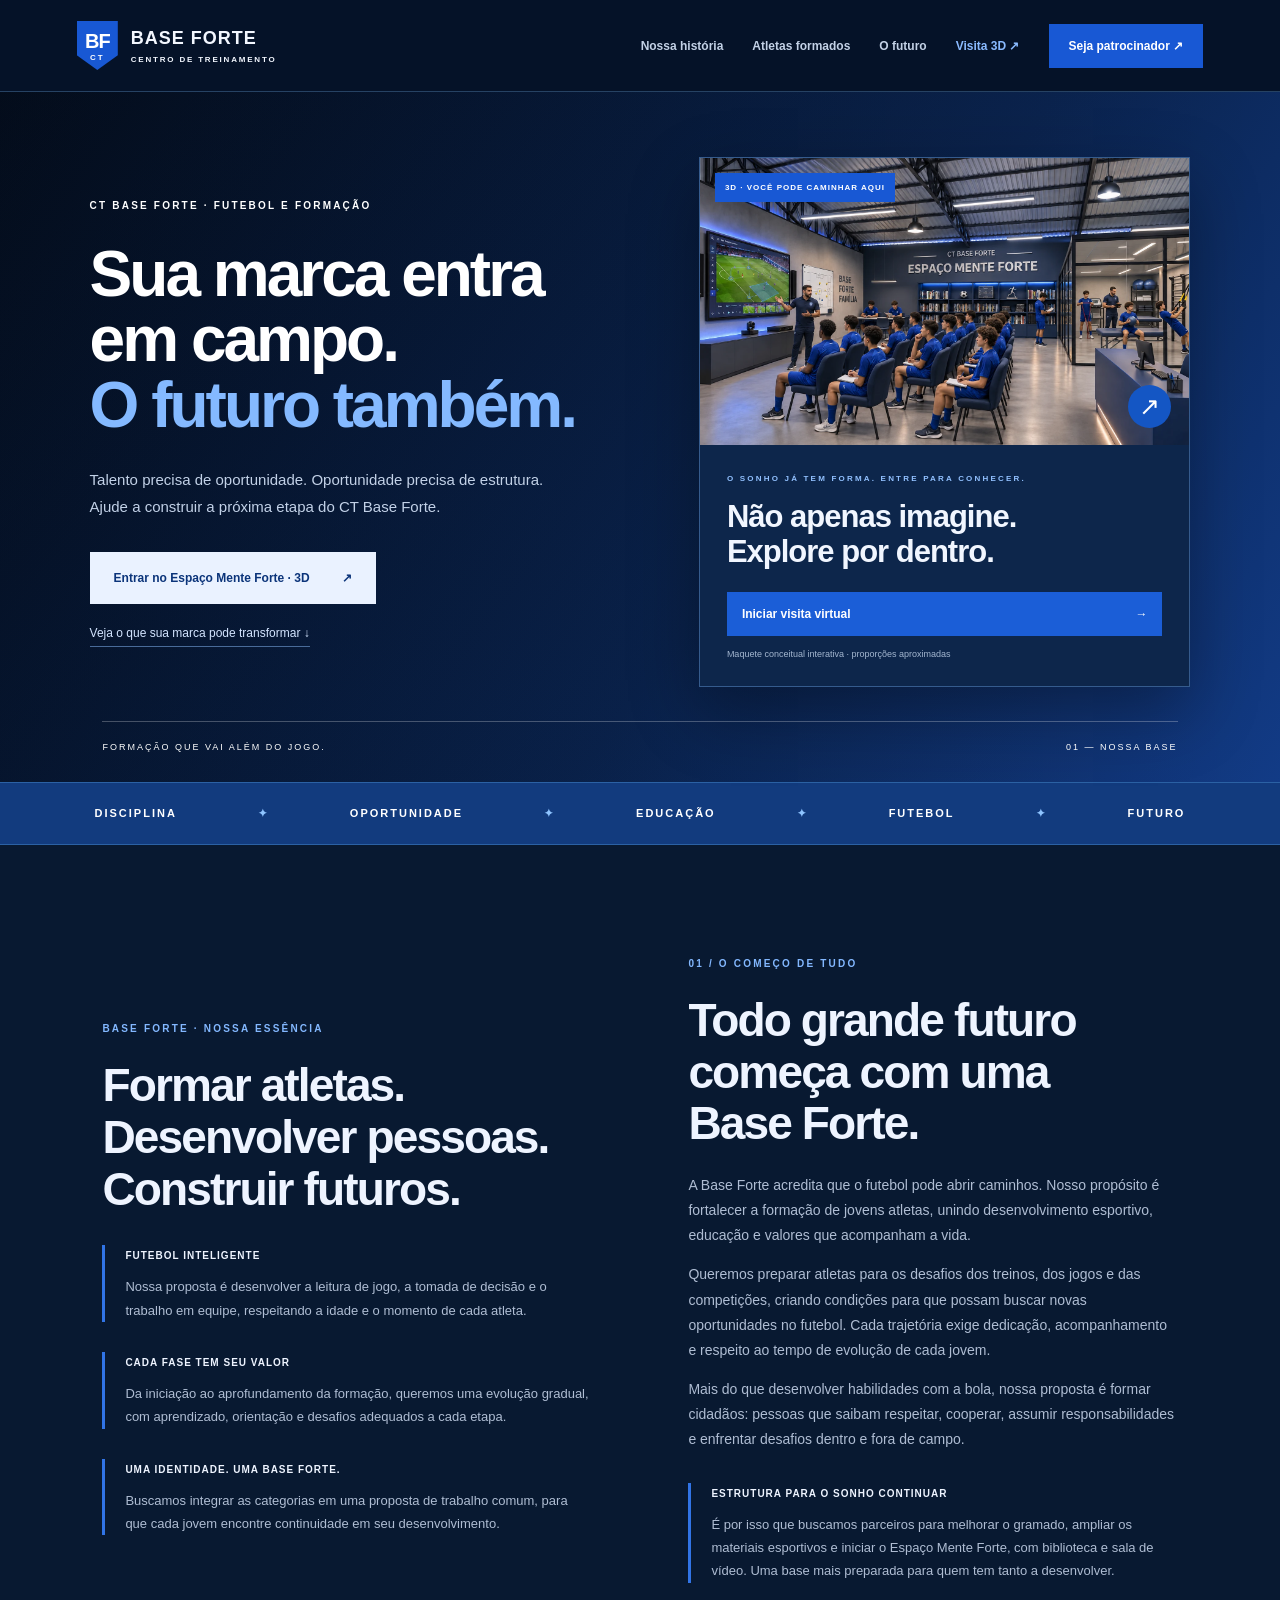
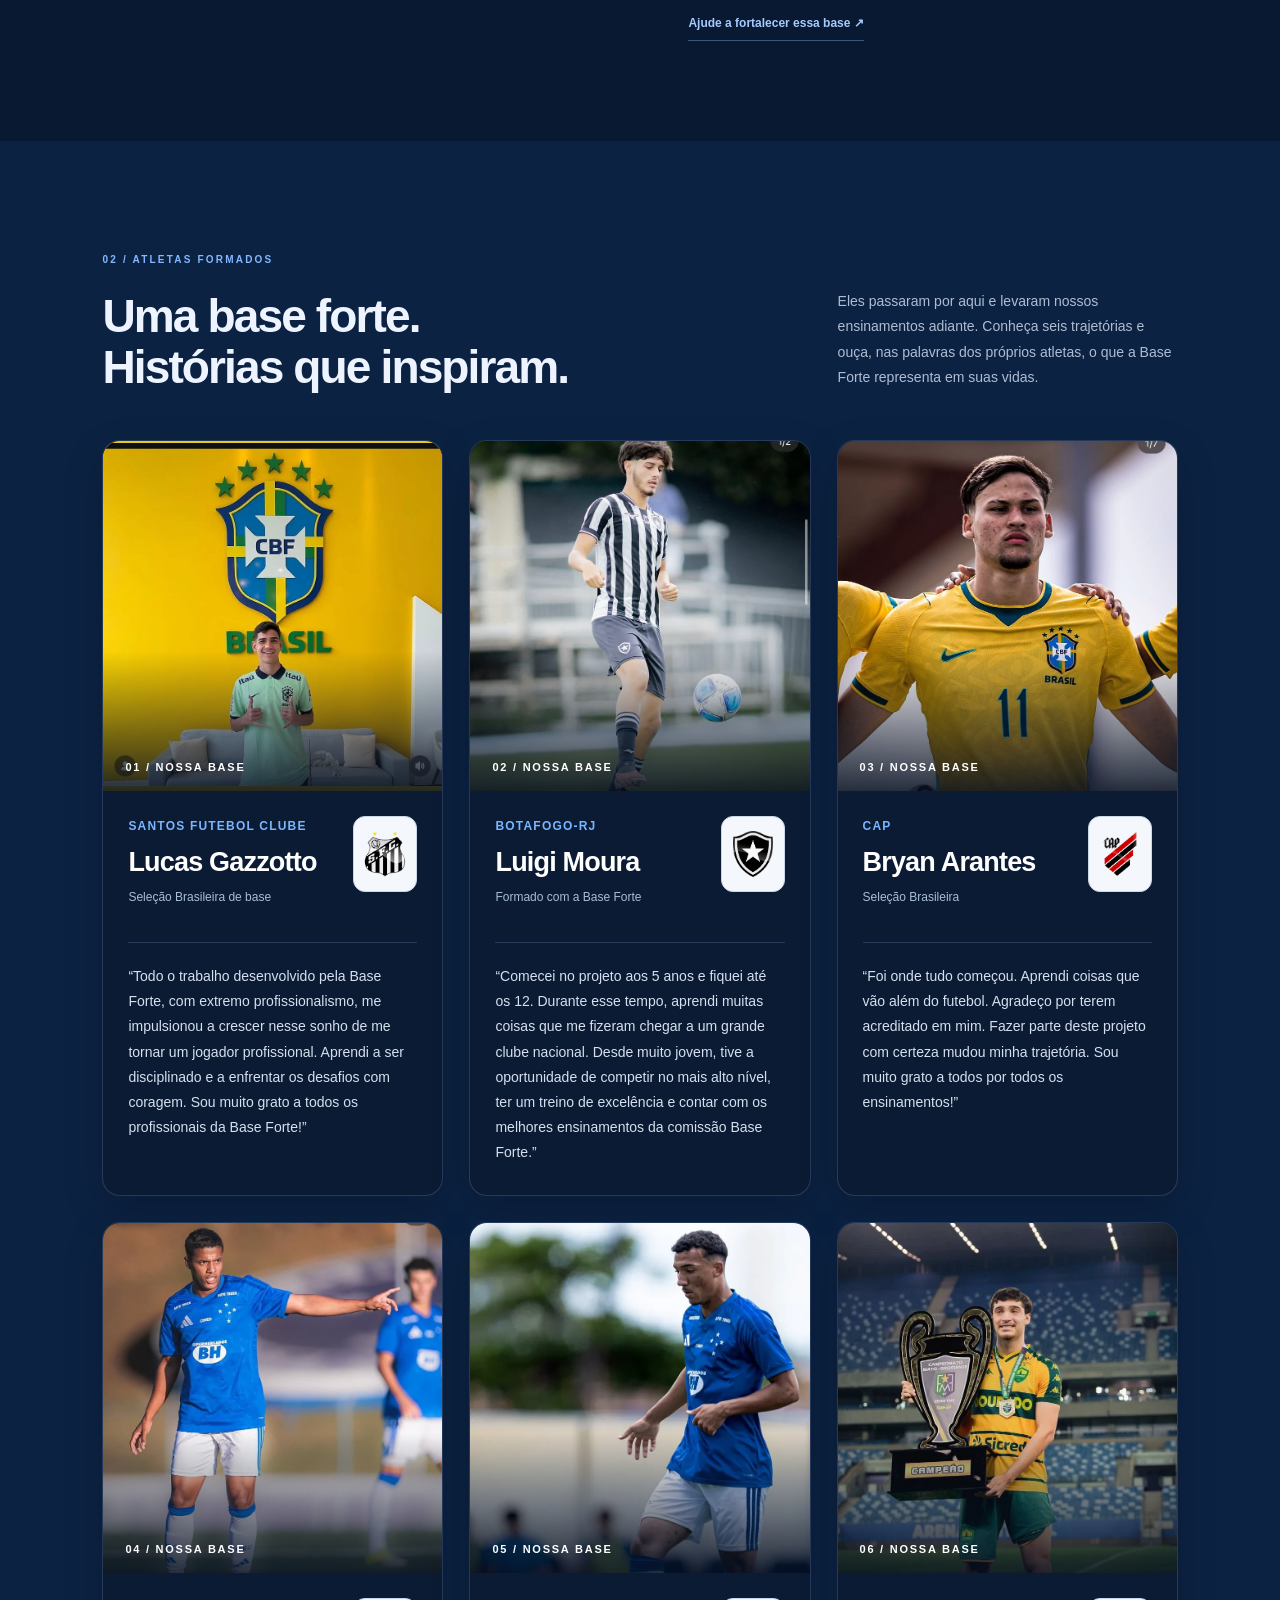
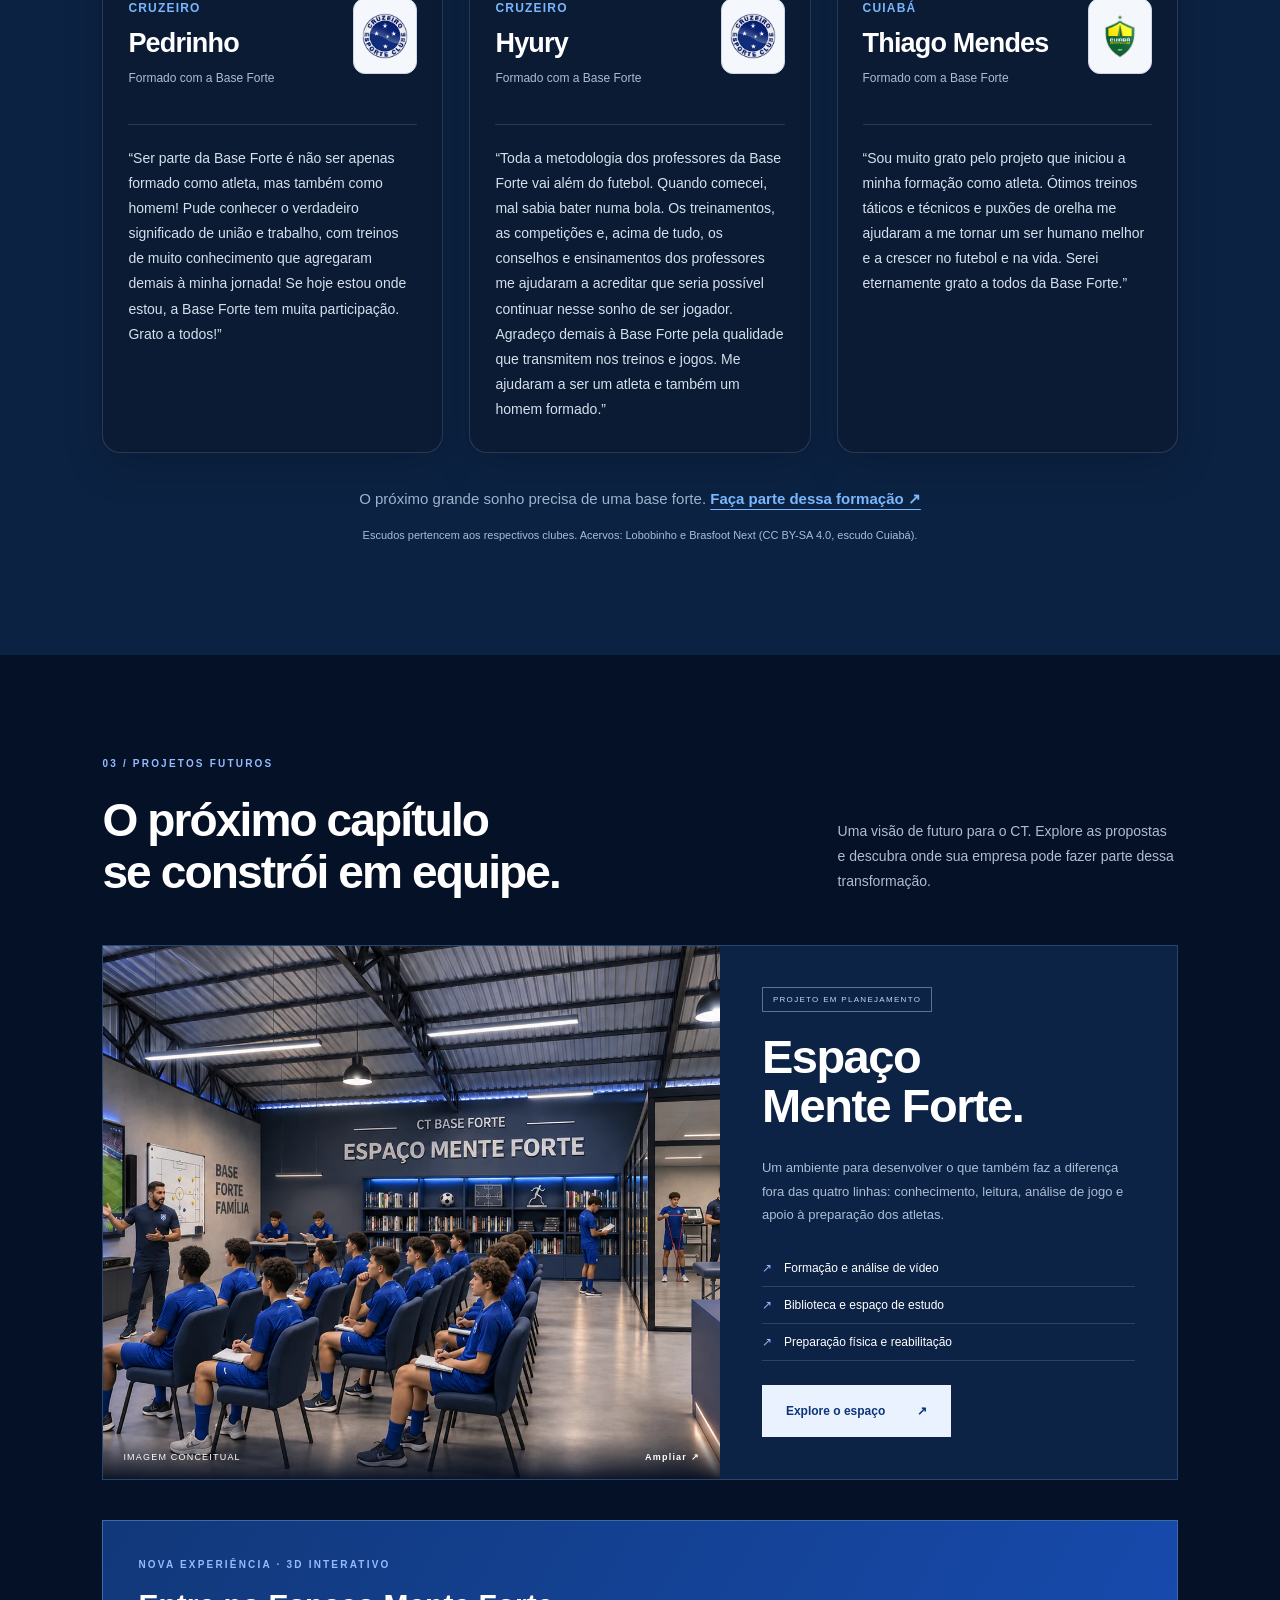
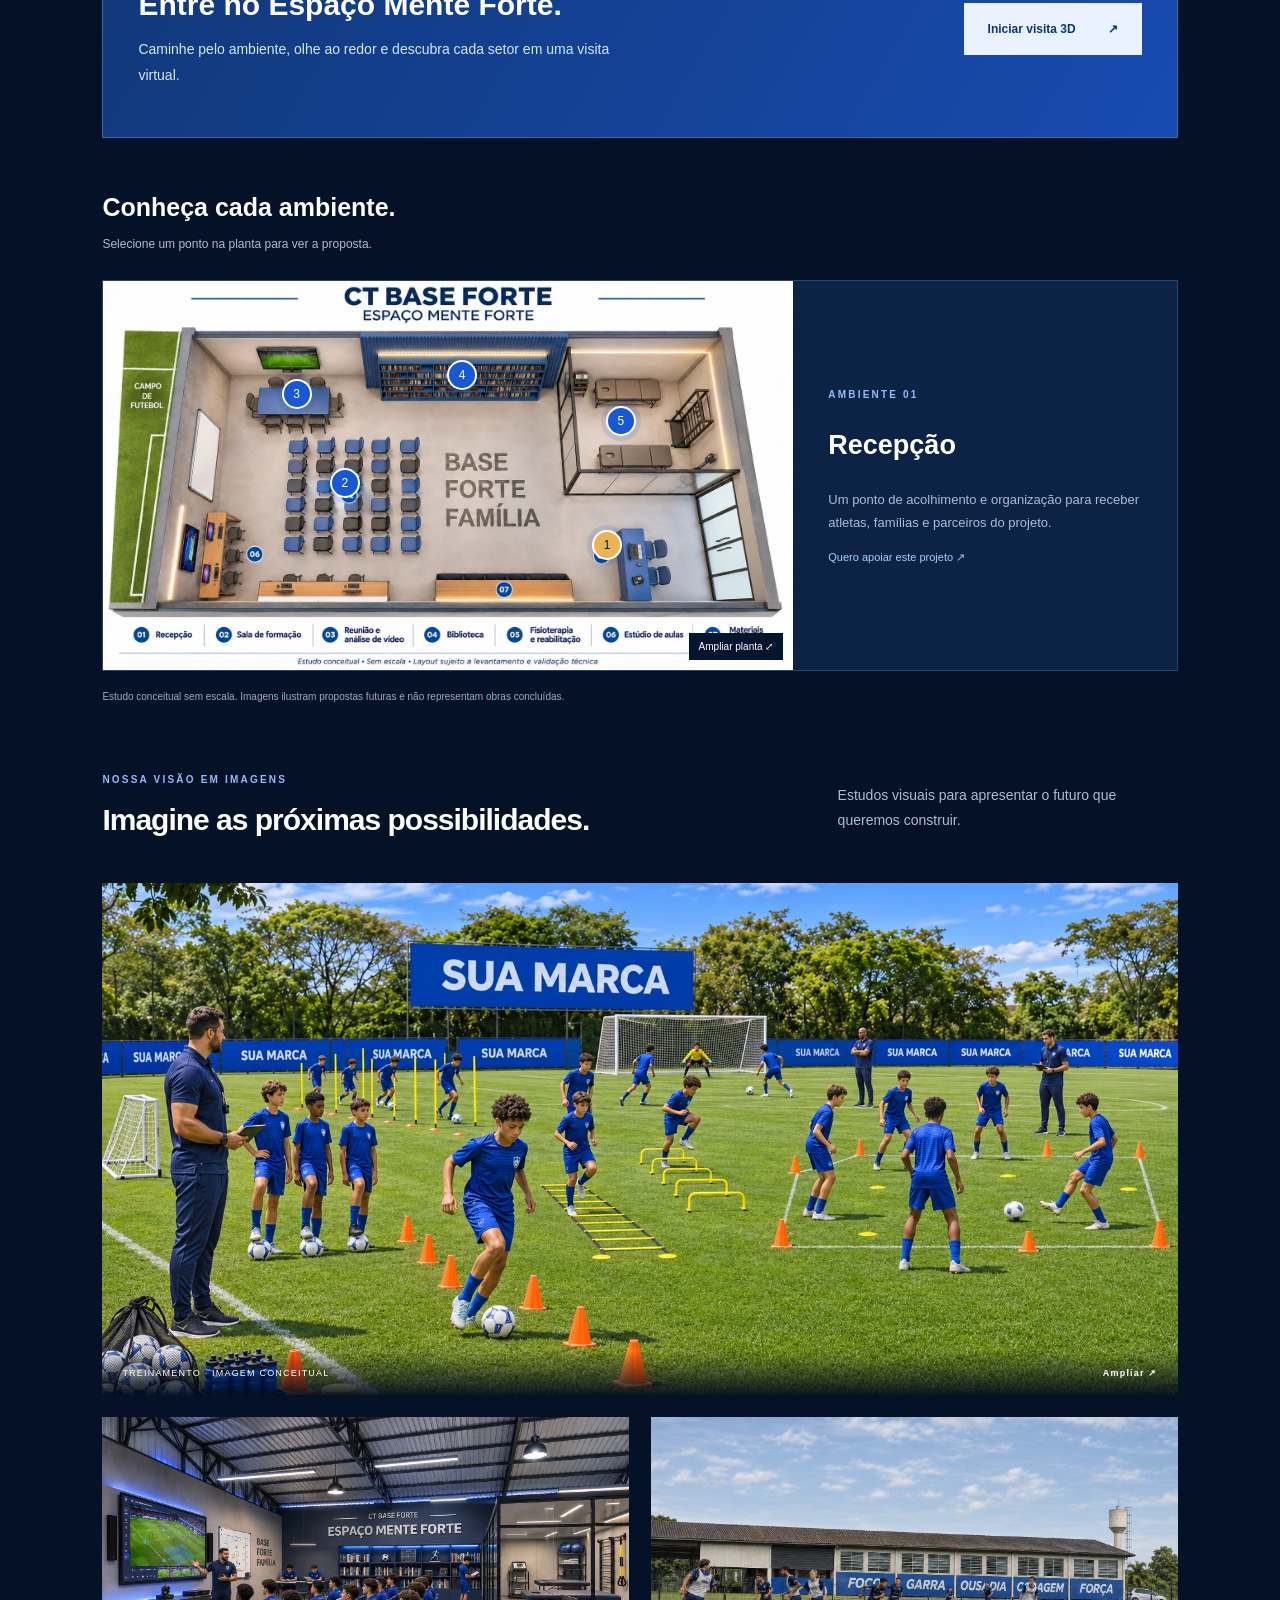
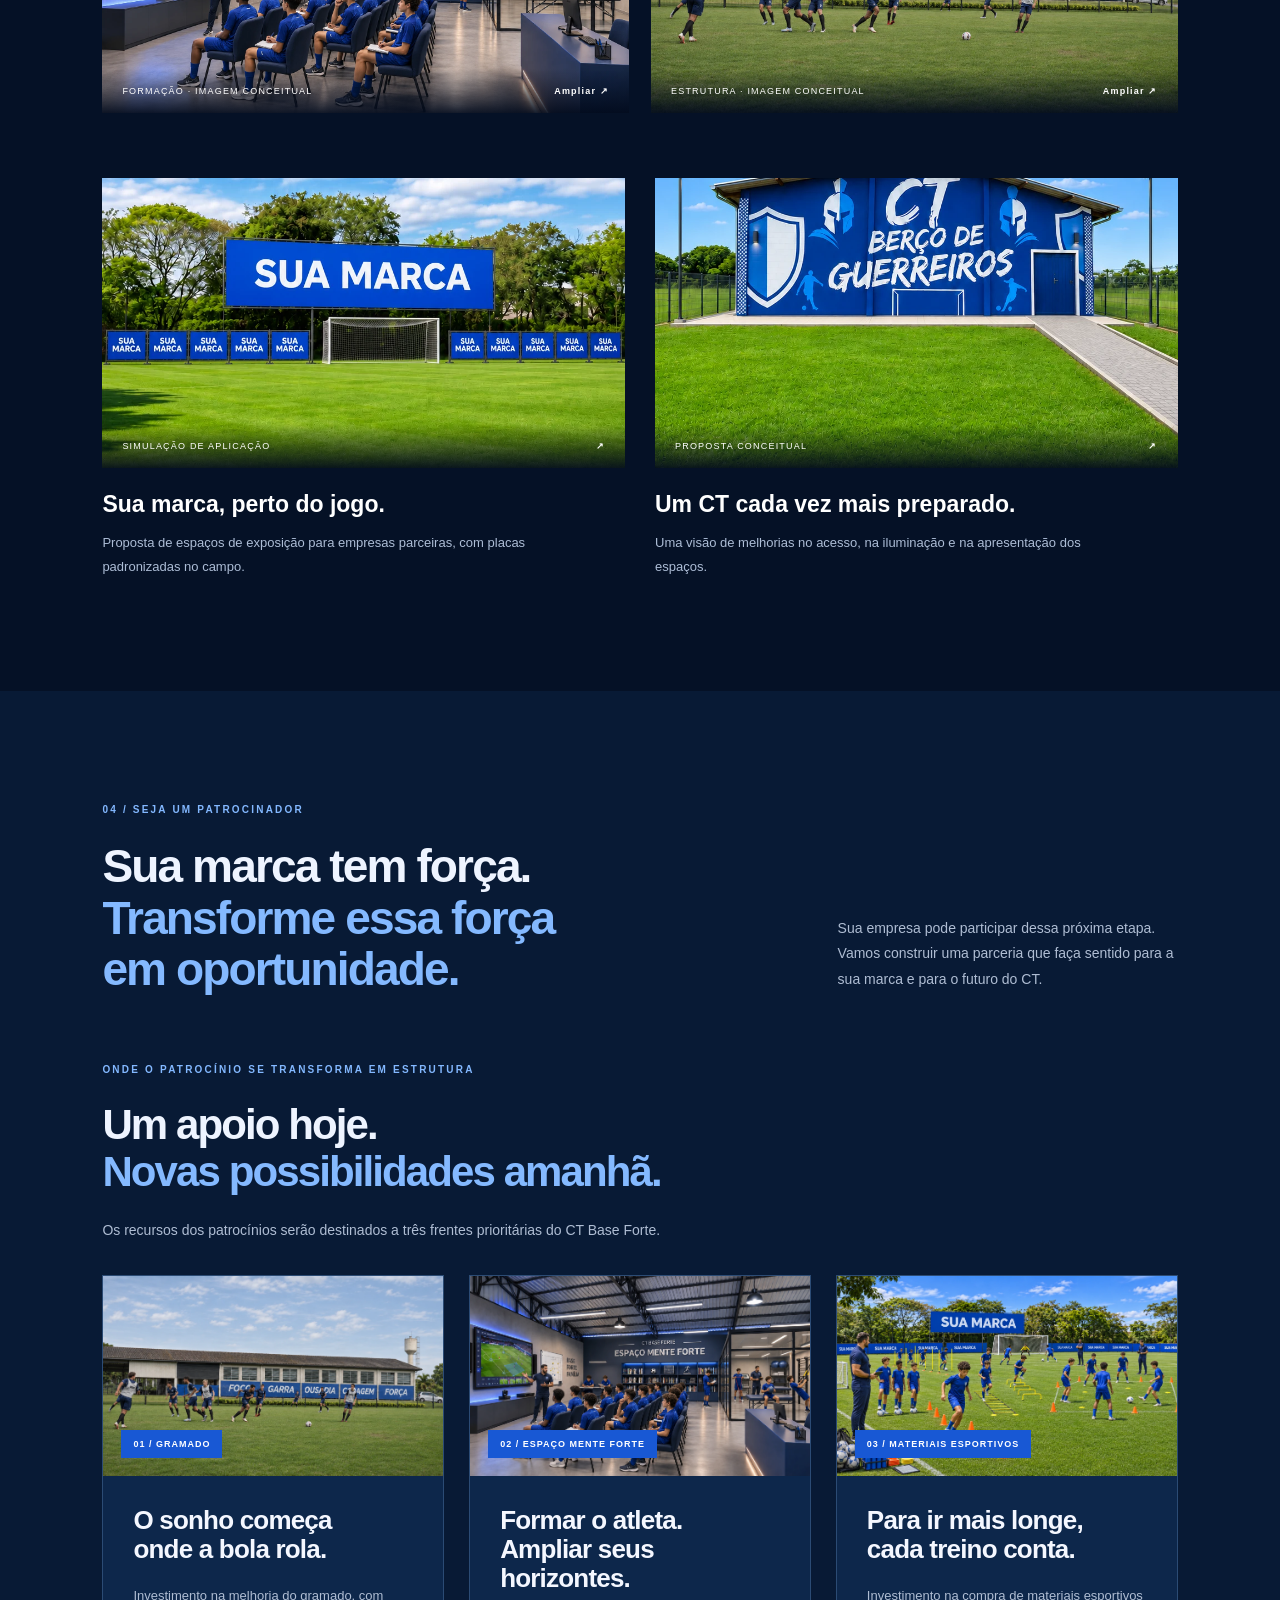
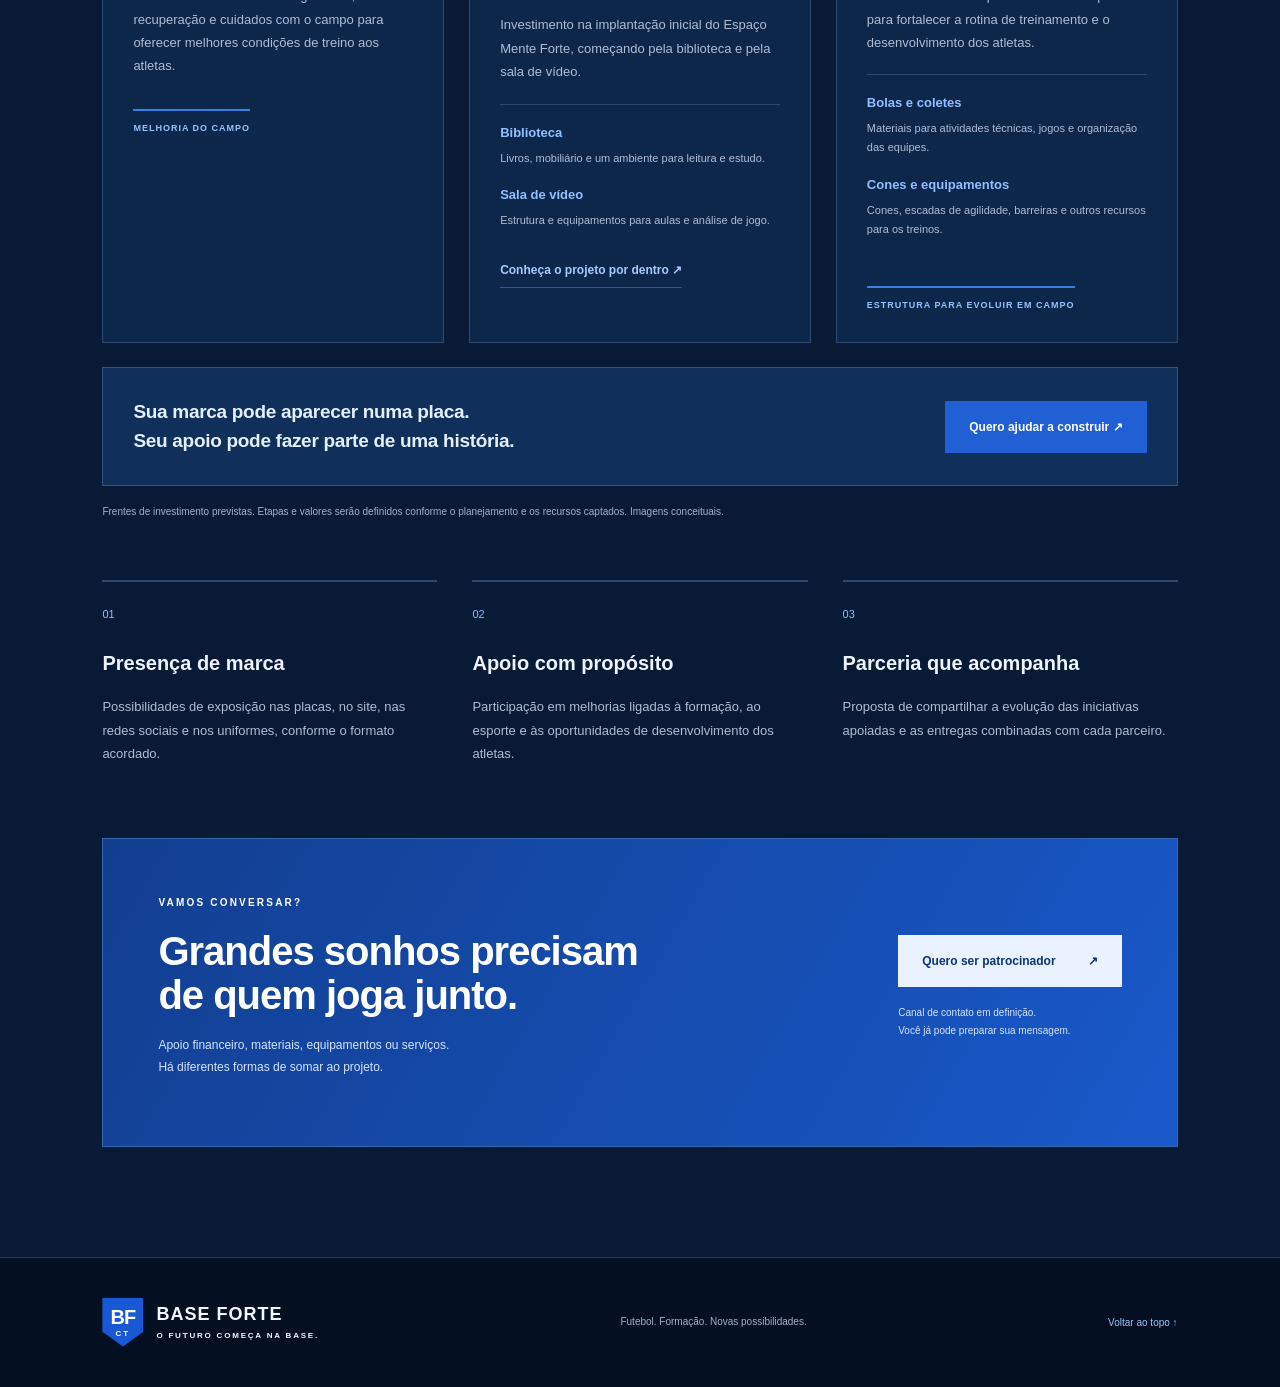
==== commit 3b797c52: "Usa escudos hospedados no próprio site e preserva as seis histórias" ====
--- a/index.html
+++ b/index.html
@@ -13,7 +13,7 @@
 <main><section class="hero" id="inicio"><div class="hero-shade"></div><div class="hero-copy"><span class="eyebrow">CT BASE FORTE · FUTEBOL E FORMAÇÃO</span><h1>Sua marca entra<br>em campo.<br><em>O futuro também.</em></h1><p>Talento precisa de oportunidade. Oportunidade precisa de estrutura. Ajude a construir a próxima etapa do CT Base Forte.</p><div class="actions"><a class="button white" href="tour/">Entrar no Espaço Mente Forte · 3D <span>↗</span></a><a class="textlink" href="#investimentos">Veja o que sua marca pode transformar ↓</a></div></div><a class="hero-tour" href="tour/" aria-label="Entrar na visita 3D do Espaço Mente Forte"><div class="tour-cover"><img src="assets/mente.webp" alt="Proposta do Espaço Mente Forte, visite o ambiente em 3D"><span class="tour-badge">3D · VOCÊ PODE CAMINHAR AQUI</span><span class="tour-play">↗</span></div><div class="tour-caption"><span class="eyebrow">O SONHO JÁ TEM FORMA. ENTRE PARA CONHECER.</span><h2>Não apenas imagine.<br>Explore por dentro.</h2><span class="tour-enter">Iniciar visita virtual <b>→</b></span><small>Maquete conceitual interativa · proporções aproximadas</small></div></a><div class="hero-bottom"><span>FORMAÇÃO QUE VAI ALÉM DO JOGO.</span><span>01 — NOSSA BASE</span></div></section>
 <div class="ribbon"><span>DISCIPLINA</span><b>✦</b><span>OPORTUNIDADE</span><b>✦</b><span>EDUCAÇÃO</span><b>✦</b><span>FUTEBOL</span><b>✦</b><span>FUTURO</span></div>
 <section class="section history" id="historia"><div class="photo"><span class="eyebrow blue">BASE FORTE · NOSSA ESSÊNCIA</span><h2>Formar atletas.<br>Desenvolver pessoas.<br>Construir futuros.</h2><div class="editorial"><span>FUTEBOL INTELIGENTE</span><p>Nossa proposta é desenvolver a leitura de jogo, a tomada de decisão e o trabalho em equipe, respeitando a idade e o momento de cada atleta.</p></div><div class="editorial"><span>CADA FASE TEM SEU VALOR</span><p>Da iniciação ao aprofundamento da formação, queremos uma evolução gradual, com aprendizado, orientação e desafios adequados a cada etapa.</p></div><div class="editorial"><span>UMA IDENTIDADE. UMA BASE FORTE.</span><p>Buscamos integrar as categorias em uma proposta de trabalho comum, para que cada jovem encontre continuidade em seu desenvolvimento.</p></div></div><div class="section-copy"><span class="eyebrow blue">01 / O COMEÇO DE TUDO</span><h2>Todo grande futuro<br>começa com uma<br>Base Forte.</h2><p>A Base Forte acredita que o futebol pode abrir caminhos. Nosso propósito é fortalecer a formação de jovens atletas, unindo desenvolvimento esportivo, educação e valores que acompanham a vida.</p><p>Queremos preparar atletas para os desafios dos treinos, dos jogos e das competições, criando condições para que possam buscar novas oportunidades no futebol. Cada trajetória exige dedicação, acompanhamento e respeito ao tempo de evolução de cada jovem.</p><p>Mais do que desenvolver habilidades com a bola, nossa proposta é formar cidadãos: pessoas que saibam respeitar, cooperar, assumir responsabilidades e enfrentar desafios dentro e fora de campo.</p><div class="editorial"><span>ESTRUTURA PARA O SONHO CONTINUAR</span><p>É por isso que buscamos parceiros para melhorar o gramado, ampliar os materiais esportivos e iniciar o Espaço Mente Forte, com biblioteca e sala de vídeo. Uma base mais preparada para quem tem tanto a desenvolver.</p></div><a class="underlink" href="#investimentos">Ajude a fortalecer essa base ↗</a></div></section>
-<section class="athletes section" id="atletas" aria-labelledby="athletes-title"><div class="section-head"><div><span class="eyebrow blue">02 / ATLETAS FORMADOS</span><h2 id="athletes-title">Uma base forte.<br>Histórias que inspiram.</h2></div><p>Eles passaram por aqui e levaram nossos ensinamentos adiante. Conheça seis trajetórias e ouça, nas palavras dos próprios atletas, o que a Base Forte representa em suas vidas.</p></div><div class="bf-athlete-grid"><article class="bf-athlete"><div class="bf-athlete-photo"><img src="assets/atletas/lucas-gazzotto.webp" alt="Lucas Gazzotto, atleta que passou pela Base Forte" width="828" height="1100" loading="lazy" decoding="async"><span class="bf-athlete-number">01 / NOSSA BASE</span></div><div class="bf-athlete-body"><header><span class="bf-club-badge"><img src="https://assets.footylogos.com/logos/santos-fc/santos-fc-logo-footylogos.svg" alt="Escudo do Santos Futebol Clube" width="56" height="64" loading="lazy" decoding="async" referrerpolicy="no-referrer"></span><p class="bf-athlete-club">Santos Futebol Clube</p><h3>Lucas Gazzotto</h3><p class="bf-athlete-selection">Seleção Brasileira de base</p></header><blockquote><p>“Todo o trabalho desenvolvido pela Base Forte, com extremo profissionalismo, me impulsionou a crescer nesse sonho de me tornar um jogador profissional. Aprendi a ser disciplinado e a enfrentar os desafios com coragem. Sou muito grato a todos os profissionais da Base Forte!”</p></blockquote></div></article><article class="bf-athlete"><div class="bf-athlete-photo"><img src="assets/atletas/luigi-moura.webp" alt="Luigi Moura, atleta que passou pela Base Forte" width="828" height="1100" loading="lazy" decoding="async"><span class="bf-athlete-number">02 / NOSSA BASE</span></div><div class="bf-athlete-body"><header><span class="bf-club-badge"><img src="https://assets.footylogos.com/logos/botafogo/botafogo-logo-footylogos.svg" alt="Escudo do Botafogo" width="56" height="64" loading="lazy" decoding="async" referrerpolicy="no-referrer"></span><p class="bf-athlete-club">Botafogo-RJ</p><h3>Luigi Moura</h3><p class="bf-athlete-selection">Formado com a Base Forte</p></header><blockquote><p>“Comecei no projeto aos 5 anos e fiquei até os 12. Durante esse tempo, aprendi muitas coisas que me fizeram chegar a um grande clube nacional. Desde muito jovem, tive a oportunidade de competir no mais alto nível, ter um treino de excelência e contar com os melhores ensinamentos da comissão Base Forte.”</p></blockquote></div></article><article class="bf-athlete"><div class="bf-athlete-photo"><img src="assets/atletas/bryan-arantes.webp" alt="Bryan Arantes, atleta que passou pela Base Forte" width="828" height="1100" loading="lazy" decoding="async"><span class="bf-athlete-number">03 / NOSSA BASE</span></div><div class="bf-athlete-body"><header><span class="bf-club-badge"><img src="https://assets.footylogos.com/logos/athletico-paranaense/athletico-paranaense-logo-footylogos.svg" alt="Escudo do Athletico Paranaense" width="56" height="64" loading="lazy" decoding="async" referrerpolicy="no-referrer"></span><p class="bf-athlete-club">CAP</p><h3>Bryan Arantes</h3><p class="bf-athlete-selection">Seleção Brasileira</p></header><blockquote><p>“Foi onde tudo começou. Aprendi coisas que vão além do futebol. Agradeço por terem acreditado em mim. Fazer parte deste projeto com certeza mudou minha trajetória. Sou muito grato a todos por todos os ensinamentos!”</p></blockquote></div></article><article class="bf-athlete"><div class="bf-athlete-photo"><img src="assets/atletas/pedrinho.webp" alt="Pedrinho, atleta que passou pela Base Forte" width="828" height="1100" loading="lazy" decoding="async"><span class="bf-athlete-number">04 / NOSSA BASE</span></div><div class="bf-athlete-body"><header><span class="bf-club-badge"><img src="https://assets.footylogos.com/logos/cruzeiro/cruzeiro-logo-footylogos.svg" alt="Escudo do Cruzeiro" width="56" height="64" loading="lazy" decoding="async" referrerpolicy="no-referrer"></span><p class="bf-athlete-club">Cruzeiro</p><h3>Pedrinho</h3><p class="bf-athlete-selection">Formado com a Base Forte</p></header><blockquote><p>“Ser parte da Base Forte é não ser apenas formado como atleta, mas também como homem! Pude conhecer o verdadeiro significado de união e trabalho, com treinos de muito conhecimento que agregaram demais à minha jornada! Se hoje estou onde estou, a Base Forte tem muita participação. Grato a todos!”</p></blockquote></div></article><article class="bf-athlete"><div class="bf-athlete-photo"><img src="assets/atletas/hyury.webp" alt="Hyury, atleta que passou pela Base Forte" width="828" height="1100" loading="lazy" decoding="async"><span class="bf-athlete-number">05 / NOSSA BASE</span></div><div class="bf-athlete-body"><header><span class="bf-club-badge"><img src="https://assets.footylogos.com/logos/cruzeiro/cruzeiro-logo-footylogos.svg" alt="Escudo do Cruzeiro" width="56" height="64" loading="lazy" decoding="async" referrerpolicy="no-referrer"></span><p class="bf-athlete-club">Cruzeiro</p><h3>Hyury</h3><p class="bf-athlete-selection">Formado com a Base Forte</p></header><blockquote><p>“Toda a metodologia dos professores da Base Forte vai além do futebol. Quando comecei, mal sabia bater numa bola. Os treinamentos, as competições e, acima de tudo, os conselhos e ensinamentos dos professores me ajudaram a acreditar que seria possível continuar nesse sonho de ser jogador. Agradeço demais à Base Forte pela qualidade que transmitem nos treinos e jogos. Me ajudaram a ser um atleta e também um homem formado.”</p></blockquote></div></article><article class="bf-athlete"><div class="bf-athlete-photo"><img src="assets/atletas/thiago-mendes.webp" alt="Thiago Mendes, atleta que passou pela Base Forte" width="828" height="1100" loading="lazy" decoding="async"><span class="bf-athlete-number">06 / NOSSA BASE</span></div><div class="bf-athlete-body"><header><span class="bf-club-badge"><img src="https://assets.footylogos.com/logos/cuiaba/cuiaba-logo-footylogos.svg" alt="Escudo do Cuiabá" width="56" height="64" loading="lazy" decoding="async" referrerpolicy="no-referrer"></span><p class="bf-athlete-club">Cuiabá</p><h3>Thiago Mendes</h3><p class="bf-athlete-selection">Formado com a Base Forte</p></header><blockquote><p>“Sou muito grato pelo projeto que iniciou a minha formação como atleta. Ótimos treinos táticos e técnicos e puxões de orelha me ajudaram a me tornar um ser humano melhor e a crescer no futebol e na vida. Serei eternamente grato a todos da Base Forte.”</p></blockquote></div></article></div><p class="bf-athlete-footer">O próximo grande sonho precisa de uma base forte. <a href="#apoie">Faça parte dessa formação ↗</a></p><p class="bf-crest-credit">Escudos: <a href="https://www.footylogos.com/" target="_blank" rel="noopener noreferrer">FootyLogos</a>.</p></section>
+<section class="athletes section" id="atletas" aria-labelledby="athletes-title"><div class="section-head"><div><span class="eyebrow blue">02 / ATLETAS FORMADOS</span><h2 id="athletes-title">Uma base forte.<br>Histórias que inspiram.</h2></div><p>Eles passaram por aqui e levaram nossos ensinamentos adiante. Conheça seis trajetórias e ouça, nas palavras dos próprios atletas, o que a Base Forte representa em suas vidas.</p></div><div class="bf-athlete-grid"><article class="bf-athlete"><div class="bf-athlete-photo"><img src="assets/atletas/lucas-gazzotto.webp" alt="Lucas Gazzotto, atleta que passou pela Base Forte" width="828" height="1100" loading="lazy" decoding="async"><span class="bf-athlete-number">01 / NOSSA BASE</span></div><div class="bf-athlete-body"><header><span class="bf-club-badge"><img src="assets/clubes/santos.svg" alt="Escudo do Santos Futebol Clube" width="56" height="64" loading="lazy" decoding="async" referrerpolicy="no-referrer"></span><p class="bf-athlete-club">Santos Futebol Clube</p><h3>Lucas Gazzotto</h3><p class="bf-athlete-selection">Seleção Brasileira de base</p></header><blockquote><p>“Todo o trabalho desenvolvido pela Base Forte, com extremo profissionalismo, me impulsionou a crescer nesse sonho de me tornar um jogador profissional. Aprendi a ser disciplinado e a enfrentar os desafios com coragem. Sou muito grato a todos os profissionais da Base Forte!”</p></blockquote></div></article><article class="bf-athlete"><div class="bf-athlete-photo"><img src="assets/atletas/luigi-moura.webp" alt="Luigi Moura, atleta que passou pela Base Forte" width="828" height="1100" loading="lazy" decoding="async"><span class="bf-athlete-number">02 / NOSSA BASE</span></div><div class="bf-athlete-body"><header><span class="bf-club-badge"><img src="assets/clubes/botafogo.svg" alt="Escudo do Botafogo" width="56" height="64" loading="lazy" decoding="async" referrerpolicy="no-referrer"></span><p class="bf-athlete-club">Botafogo-RJ</p><h3>Luigi Moura</h3><p class="bf-athlete-selection">Formado com a Base Forte</p></header><blockquote><p>“Comecei no projeto aos 5 anos e fiquei até os 12. Durante esse tempo, aprendi muitas coisas que me fizeram chegar a um grande clube nacional. Desde muito jovem, tive a oportunidade de competir no mais alto nível, ter um treino de excelência e contar com os melhores ensinamentos da comissão Base Forte.”</p></blockquote></div></article><article class="bf-athlete"><div class="bf-athlete-photo"><img src="assets/atletas/bryan-arantes.webp" alt="Bryan Arantes, atleta que passou pela Base Forte" width="828" height="1100" loading="lazy" decoding="async"><span class="bf-athlete-number">03 / NOSSA BASE</span></div><div class="bf-athlete-body"><header><span class="bf-club-badge"><img src="assets/clubes/athletico.svg" alt="Escudo do Athletico Paranaense" width="56" height="64" loading="lazy" decoding="async" referrerpolicy="no-referrer"></span><p class="bf-athlete-club">CAP</p><h3>Bryan Arantes</h3><p class="bf-athlete-selection">Seleção Brasileira</p></header><blockquote><p>“Foi onde tudo começou. Aprendi coisas que vão além do futebol. Agradeço por terem acreditado em mim. Fazer parte deste projeto com certeza mudou minha trajetória. Sou muito grato a todos por todos os ensinamentos!”</p></blockquote></div></article><article class="bf-athlete"><div class="bf-athlete-photo"><img src="assets/atletas/pedrinho.webp" alt="Pedrinho, atleta que passou pela Base Forte" width="828" height="1100" loading="lazy" decoding="async"><span class="bf-athlete-number">04 / NOSSA BASE</span></div><div class="bf-athlete-body"><header><span class="bf-club-badge"><img src="assets/clubes/cruzeiro.svg" alt="Escudo do Cruzeiro" width="56" height="64" loading="lazy" decoding="async" referrerpolicy="no-referrer"></span><p class="bf-athlete-club">Cruzeiro</p><h3>Pedrinho</h3><p class="bf-athlete-selection">Formado com a Base Forte</p></header><blockquote><p>“Ser parte da Base Forte é não ser apenas formado como atleta, mas também como homem! Pude conhecer o verdadeiro significado de união e trabalho, com treinos de muito conhecimento que agregaram demais à minha jornada! Se hoje estou onde estou, a Base Forte tem muita participação. Grato a todos!”</p></blockquote></div></article><article class="bf-athlete"><div class="bf-athlete-photo"><img src="assets/atletas/hyury.webp" alt="Hyury, atleta que passou pela Base Forte" width="828" height="1100" loading="lazy" decoding="async"><span class="bf-athlete-number">05 / NOSSA BASE</span></div><div class="bf-athlete-body"><header><span class="bf-club-badge"><img src="assets/clubes/cruzeiro.svg" alt="Escudo do Cruzeiro" width="56" height="64" loading="lazy" decoding="async" referrerpolicy="no-referrer"></span><p class="bf-athlete-club">Cruzeiro</p><h3>Hyury</h3><p class="bf-athlete-selection">Formado com a Base Forte</p></header><blockquote><p>“Toda a metodologia dos professores da Base Forte vai além do futebol. Quando comecei, mal sabia bater numa bola. Os treinamentos, as competições e, acima de tudo, os conselhos e ensinamentos dos professores me ajudaram a acreditar que seria possível continuar nesse sonho de ser jogador. Agradeço demais à Base Forte pela qualidade que transmitem nos treinos e jogos. Me ajudaram a ser um atleta e também um homem formado.”</p></blockquote></div></article><article class="bf-athlete"><div class="bf-athlete-photo"><img src="assets/atletas/thiago-mendes.webp" alt="Thiago Mendes, atleta que passou pela Base Forte" width="828" height="1100" loading="lazy" decoding="async"><span class="bf-athlete-number">06 / NOSSA BASE</span></div><div class="bf-athlete-body"><header><span class="bf-club-badge"><img src="assets/clubes/cuiaba.svg" alt="Escudo do Cuiabá" width="56" height="64" loading="lazy" decoding="async" referrerpolicy="no-referrer"></span><p class="bf-athlete-club">Cuiabá</p><h3>Thiago Mendes</h3><p class="bf-athlete-selection">Formado com a Base Forte</p></header><blockquote><p>“Sou muito grato pelo projeto que iniciou a minha formação como atleta. Ótimos treinos táticos e técnicos e puxões de orelha me ajudaram a me tornar um ser humano melhor e a crescer no futebol e na vida. Serei eternamente grato a todos da Base Forte.”</p></blockquote></div></article></div><p class="bf-athlete-footer">O próximo grande sonho precisa de uma base forte. <a href="#apoie">Faça parte dessa formação ↗</a></p><p class="bf-crest-credit">Escudos pertencem aos respectivos clubes. Acervos: <a href="https://github.com/Lobobinho/Escudos-dos-Clubes-do-Brasileirao-2026" target="_blank" rel="noopener noreferrer">Lobobinho</a> e <a href="https://github.com/Brasfoot-Next/database" target="_blank" rel="noopener noreferrer">Brasfoot Next</a> (<a href="https://creativecommons.org/licenses/by-sa/4.0/" target="_blank" rel="noopener noreferrer">CC BY-SA 4.0</a>, escudo Cuiabá).</p></section>
 <section class="future" id="projetos"><div class="section-head"><div><span class="eyebrow">03 / PROJETOS FUTUROS</span><h2>O próximo capítulo<br>se constrói em equipe.</h2></div><p>Uma visão de futuro para o CT. Explore as propostas e descubra onde sua empresa pode fazer parte dessa transformação.</p></div><div class="project-feature"><button class="image-button" data-image="mente" aria-label="Ampliar proposta do Espaço Mente Forte"><img loading="lazy" src="assets/mente.webp" alt="Proposta conceitual do Espaço Mente Forte com sala de vídeo, biblioteca e preparação física"><span class="image-label">IMAGEM CONCEITUAL <b>Ampliar ↗</b></span></button><div class="project-copy"><span class="pill">PROJETO EM PLANEJAMENTO</span><h3>Espaço<br>Mente Forte.</h3><p>Um ambiente para desenvolver o que também faz a diferença fora das quatro linhas: conhecimento, leitura, análise de jogo e apoio à preparação dos atletas.</p><ul><li>Formação e análise de vídeo</li><li>Biblioteca e espaço de estudo</li><li>Preparação física e reabilitação</li></ul><a class="button white" href="#explorar">Explore o espaço <span>↗</span></a></div></div>
 <div class="tour-invite"><div><span class="eyebrow">NOVA EXPERIÊNCIA · 3D INTERATIVO</span><h3>Entre no Espaço Mente Forte.</h3><p>Caminhe pelo ambiente, olhe ao redor e descubra cada setor em uma visita virtual.</p></div><a class="button white" href="tour/">Iniciar visita 3D <span>↗</span></a></div><div class="explorer" id="explorar"><div class="explore-title"><h3>Conheça cada ambiente.</h3><p>Selecione um ponto na planta para ver a proposta.</p></div><div class="explorer-grid"><div class="plan"><img loading="lazy" src="assets/planta.webp" alt="Planta conceitual do Espaço Mente Forte"><button style="left:73%;top:68%" data-zone="0" aria-label="Recepção" class="hotspot active">1</button><button style="left:35%;top:52%" data-zone="1" aria-label="Sala de formação" class="hotspot">2</button><button style="left:28%;top:29%" data-zone="2" aria-label="Análise de vídeo" class="hotspot">3</button><button style="left:52%;top:24%" data-zone="3" aria-label="Biblioteca" class="hotspot">4</button><button style="left:75%;top:36%" data-zone="4" aria-label="Preparação física" class="hotspot">5</button><button class="plan-zoom" data-image="planta">Ampliar planta ⤢</button></div><div class="zone" aria-live="polite"><span class="eyebrow" id="zone-index">AMBIENTE 01</span><h3 id="zone-title">Recepção</h3><p id="zone-text">Um ponto de acolhimento e organização para receber atletas, famílias e parceiros do projeto.</p><a href="#apoie">Quero apoiar este projeto ↗</a></div></div><small class="concept-note">Estudo conceitual sem escala. Imagens ilustram propostas futuras e não representam obras concluídas.</small></div>
 <div class="concept-gallery"><div class="section-head"><div><span class="eyebrow">NOSSA VISÃO EM IMAGENS</span><h3>Imagine as próximas possibilidades.</h3></div><p>Estudos visuais para apresentar o futuro que queremos construir.</p></div><div class="gallery-grid"><button class="image-button" data-image="treino"><img loading="lazy" src="assets/treino.webp" alt="Conceito de treino organizado com atletas, cones e estações de agilidade"><span class="image-label">TREINAMENTO · IMAGEM CONCEITUAL <b>Ampliar ↗</b></span></button><button class="image-button" data-image="aula"><img loading="lazy" src="assets/aula.webp" alt="Conceito de aula com atletas no Espaço Mente Forte"><span class="image-label">FORMAÇÃO · IMAGEM CONCEITUAL <b>Ampliar ↗</b></span></button><button class="image-button" data-image="campo"><img loading="lazy" src="assets/campo.webp" alt="Proposta visual do campo com gramado e placas renovados"><span class="image-label">ESTRUTURA · IMAGEM CONCEITUAL <b>Ampliar ↗</b></span></button></div></div><div class="project-pair"><article><button class="image-button" data-image="placas"><img loading="lazy" src="assets/placas.webp" alt="Simulação de placas azuis para marcas parceiras no campo"><span class="image-label">SIMULAÇÃO DE APLICAÇÃO <b>↗</b></span></button><h3>Sua marca, perto do jogo.</h3><p>Proposta de espaços de exposição para empresas parceiras, com placas padronizadas no campo.</p></article><article><button class="image-button" data-image="fachada"><img loading="lazy" src="assets/fachada.webp" alt="Proposta de melhoria da fachada e acesso ao CT"><span class="image-label">PROPOSTA CONCEITUAL <b>↗</b></span></button><h3>Um CT cada vez mais preparado.</h3><p>Uma visão de melhorias no acesso, na iluminação e na apresentação dos espaços.</p></article></div></section>
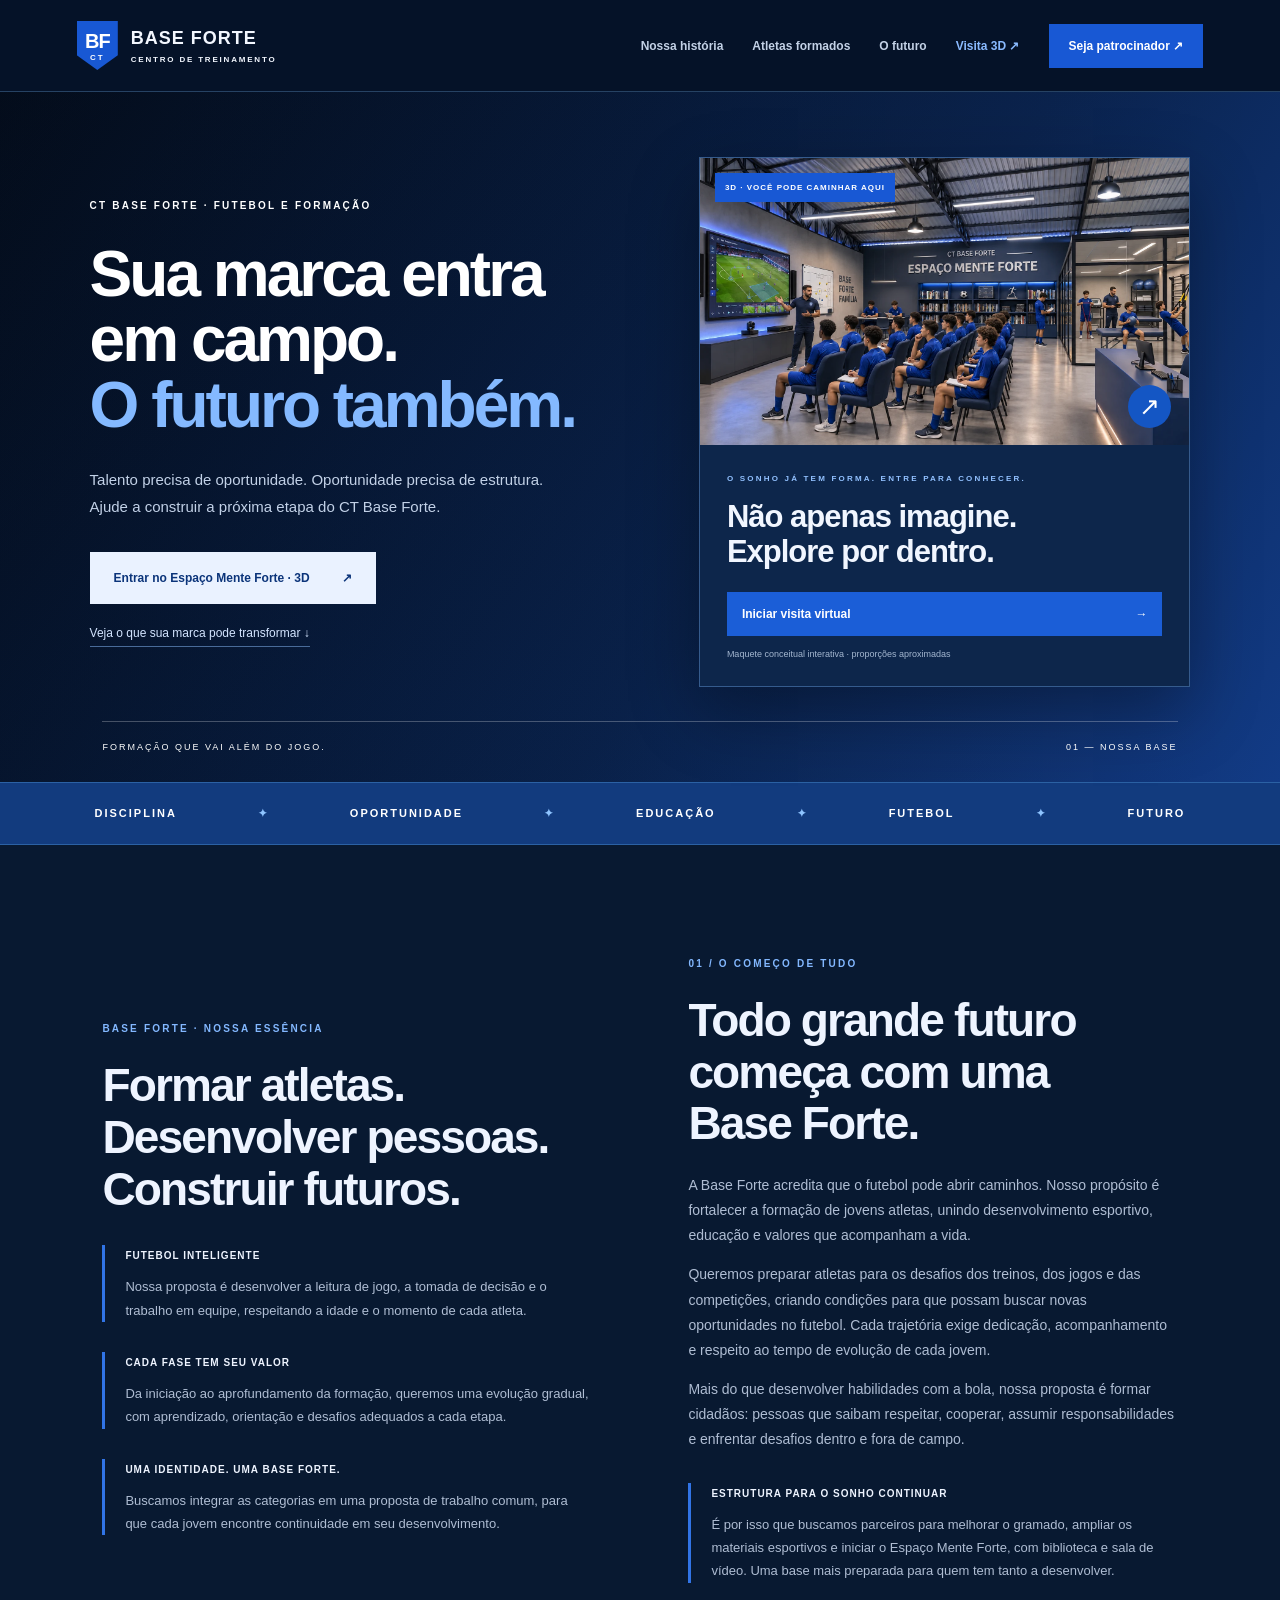
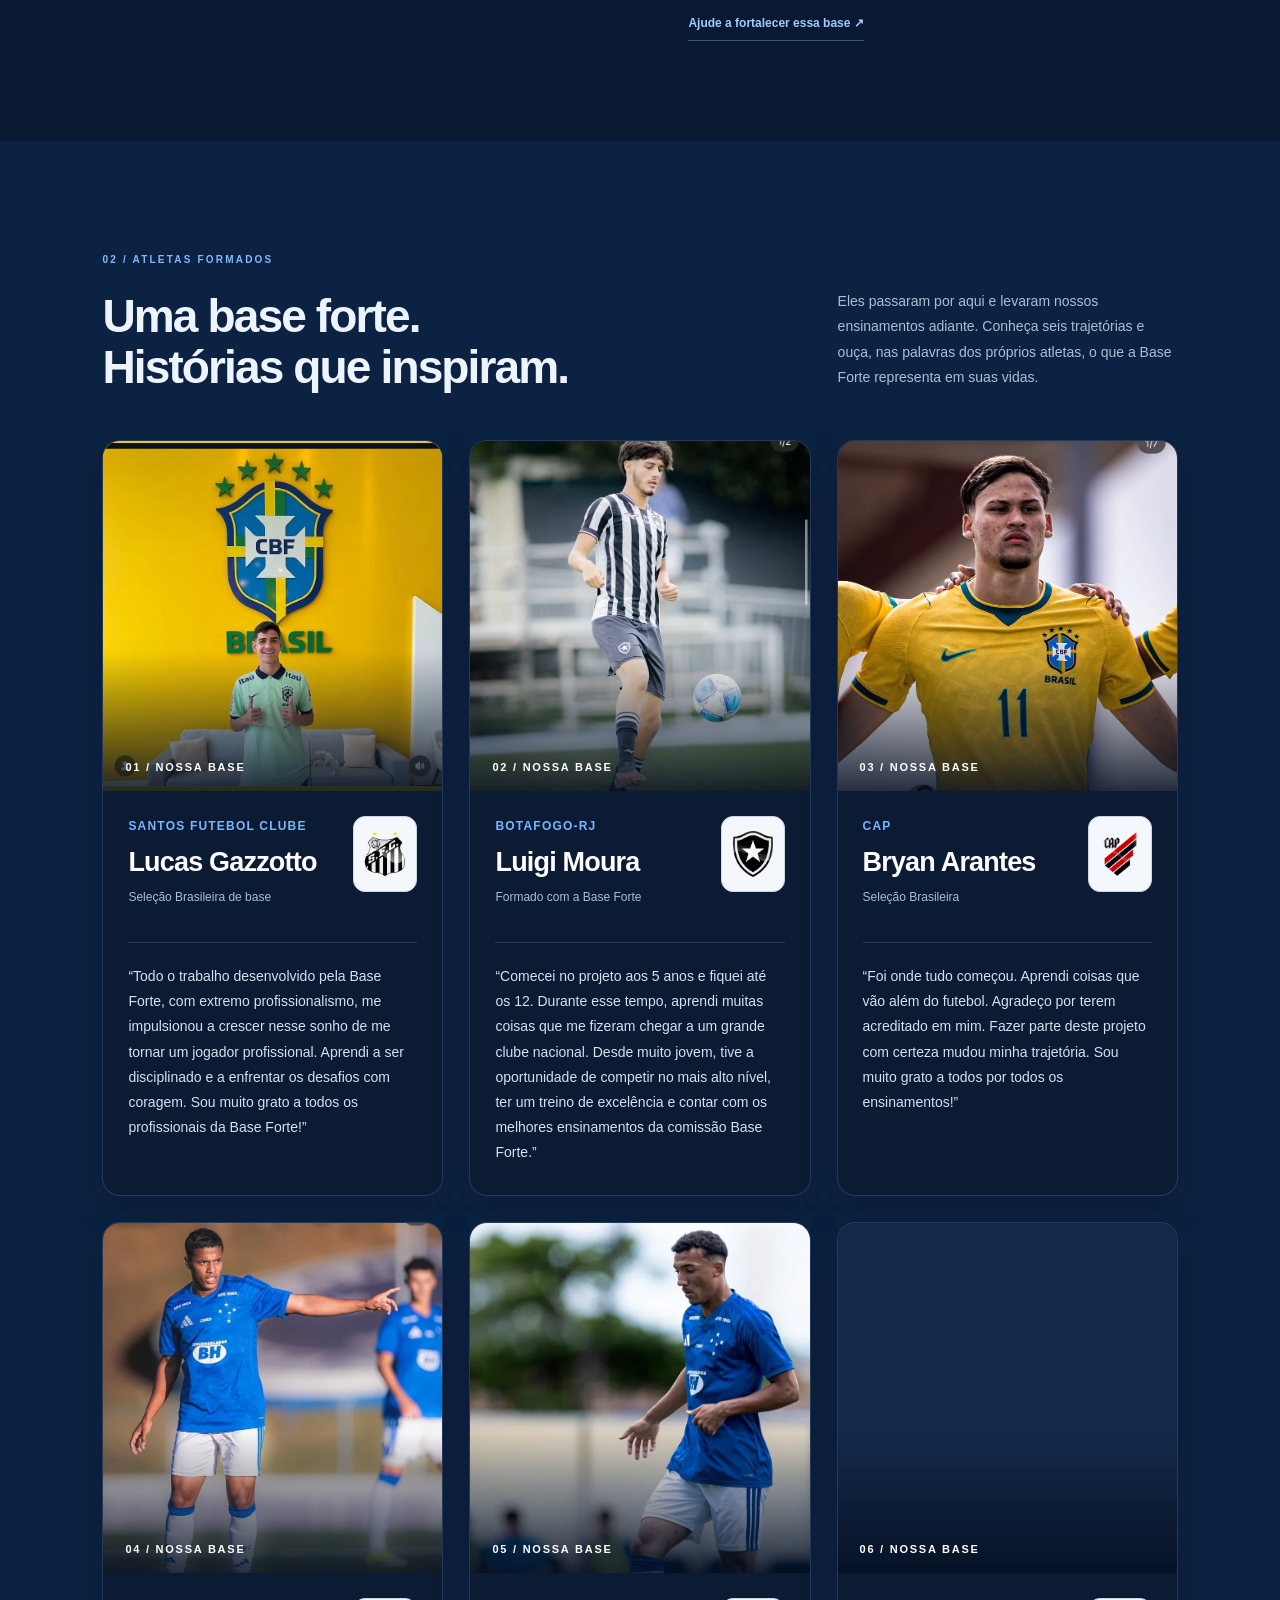
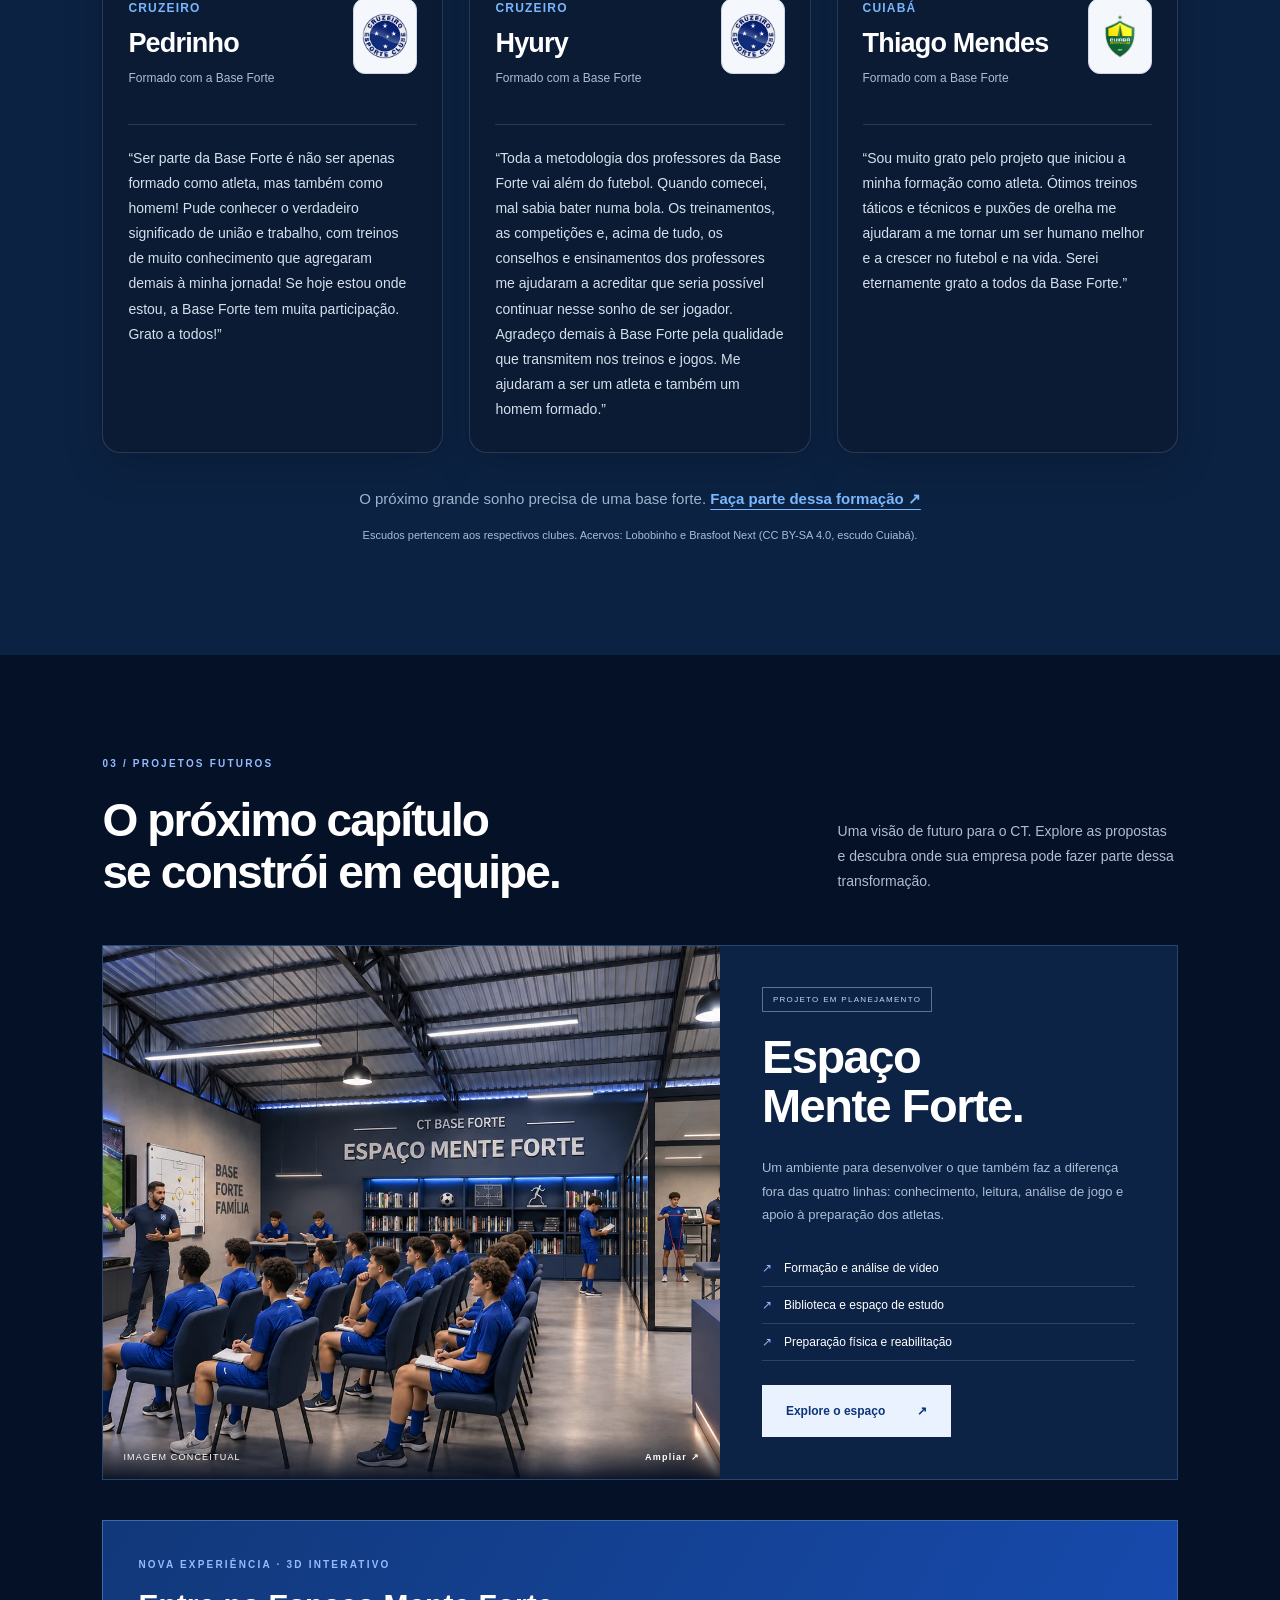
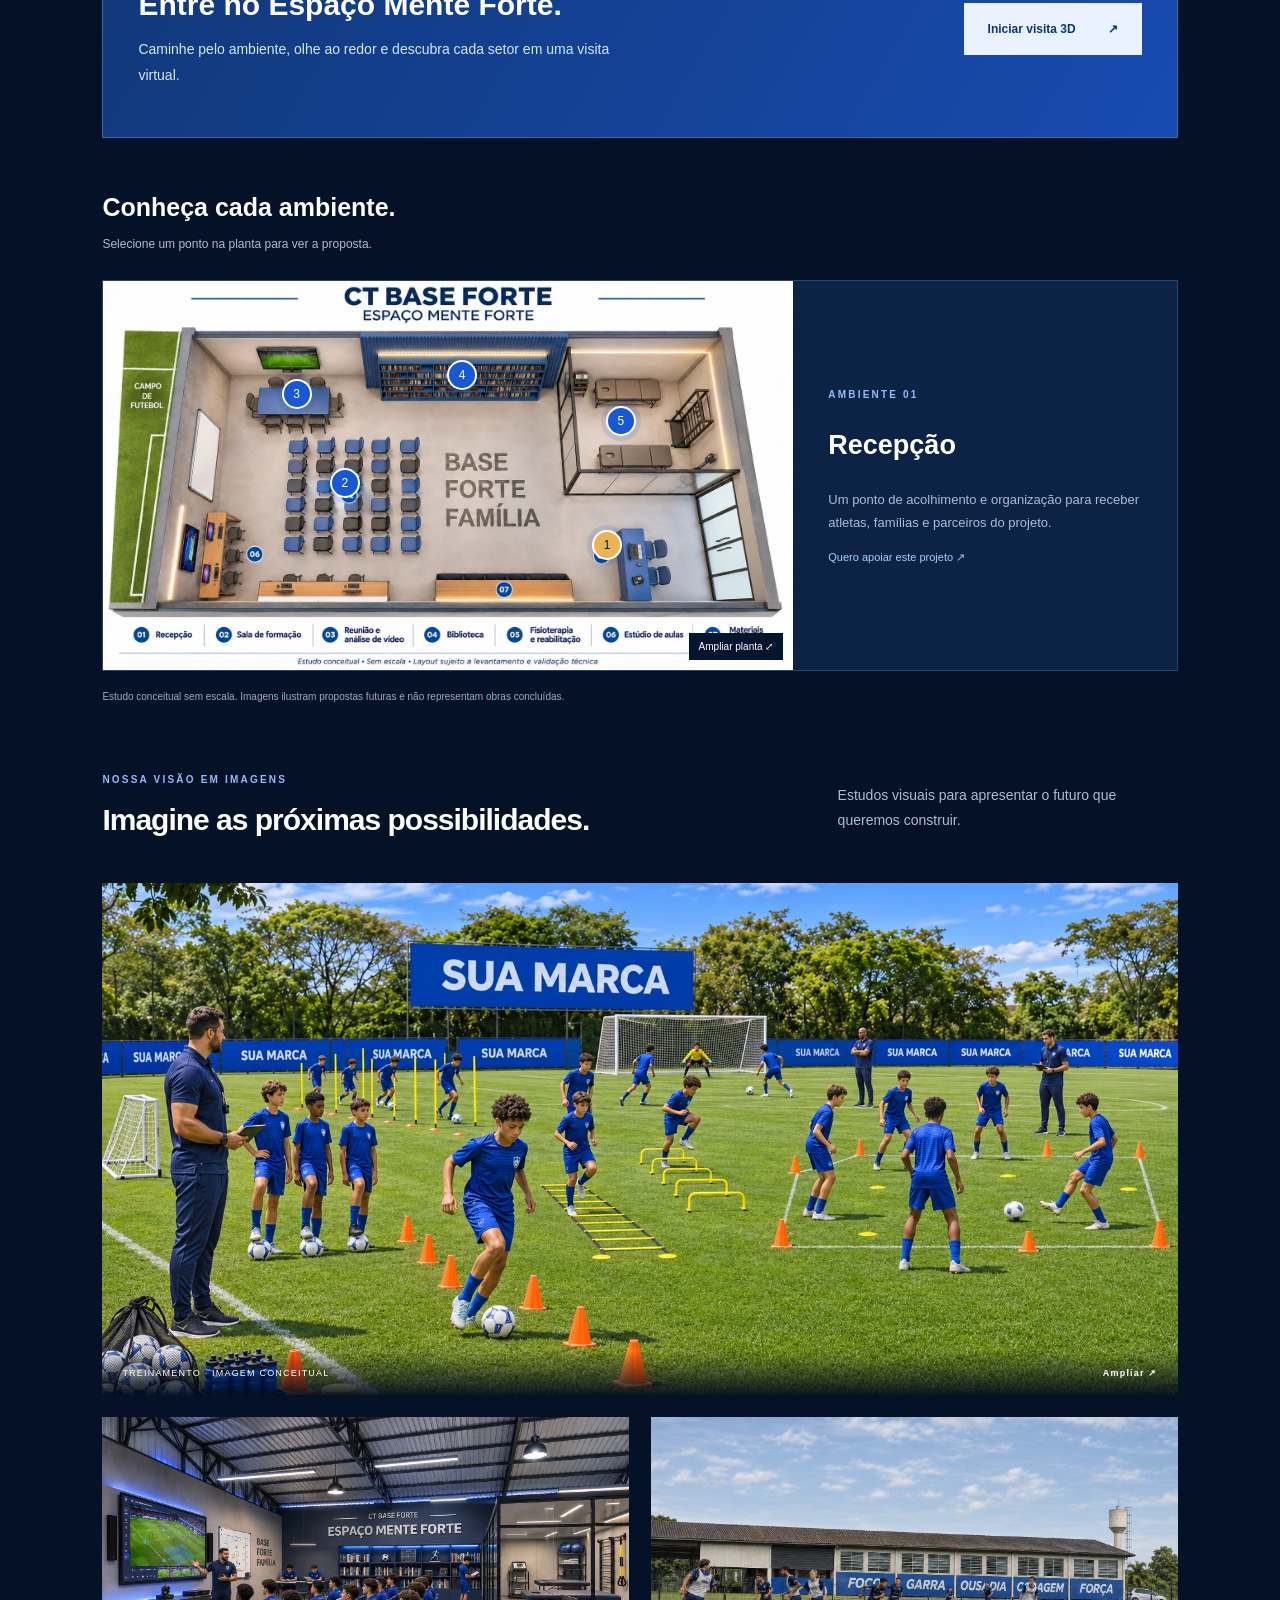
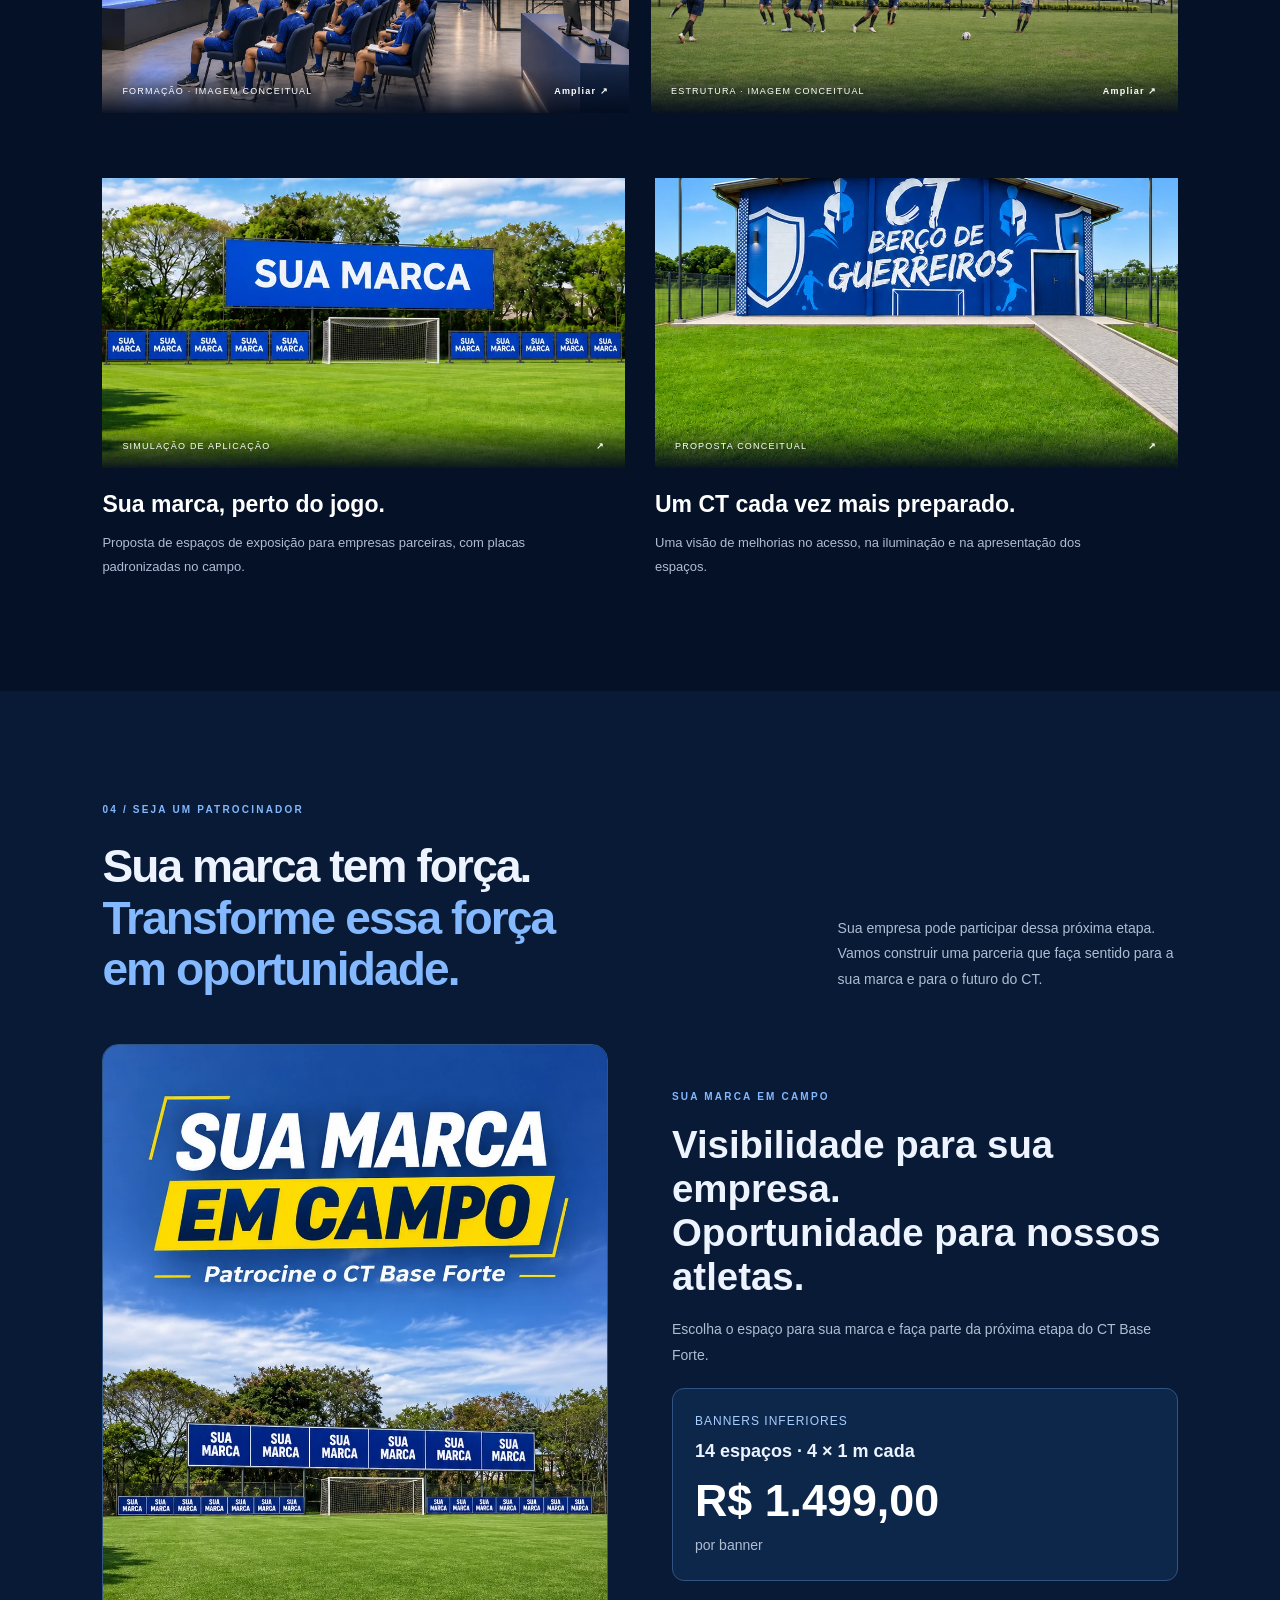
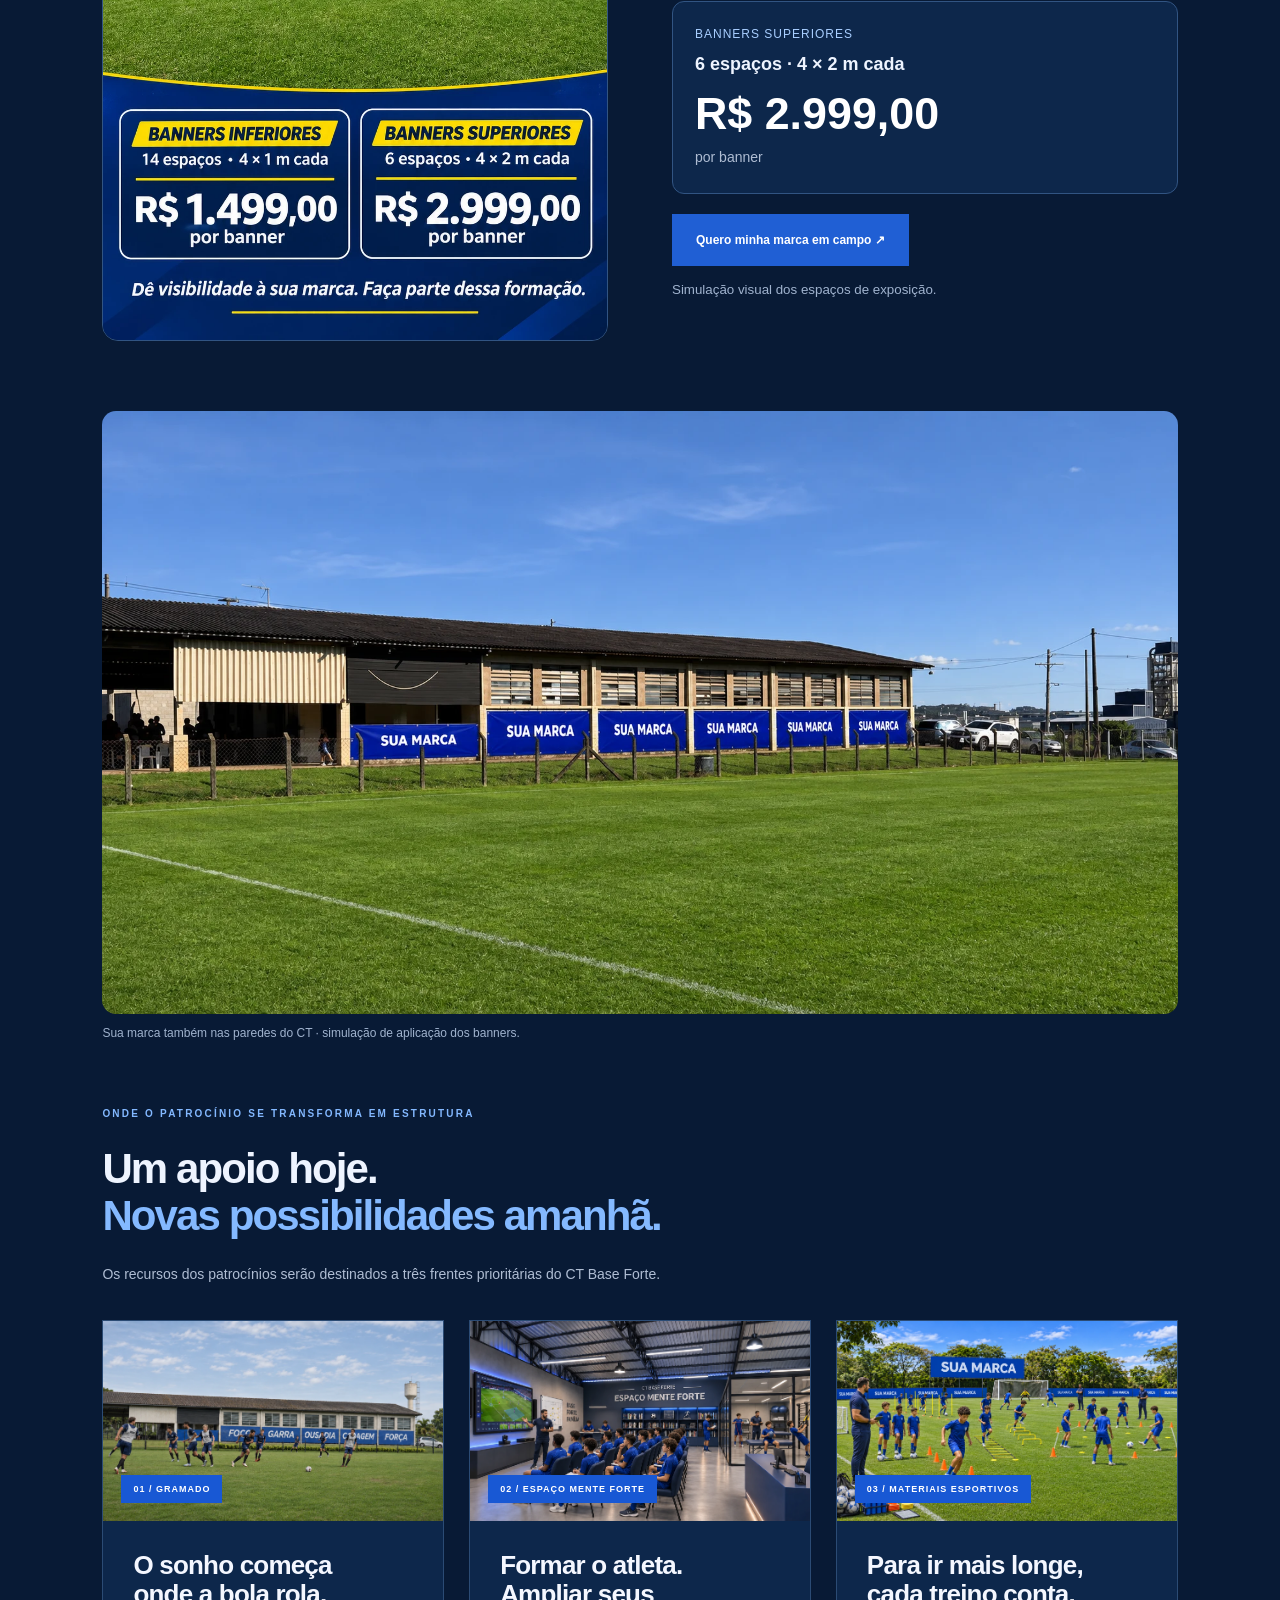
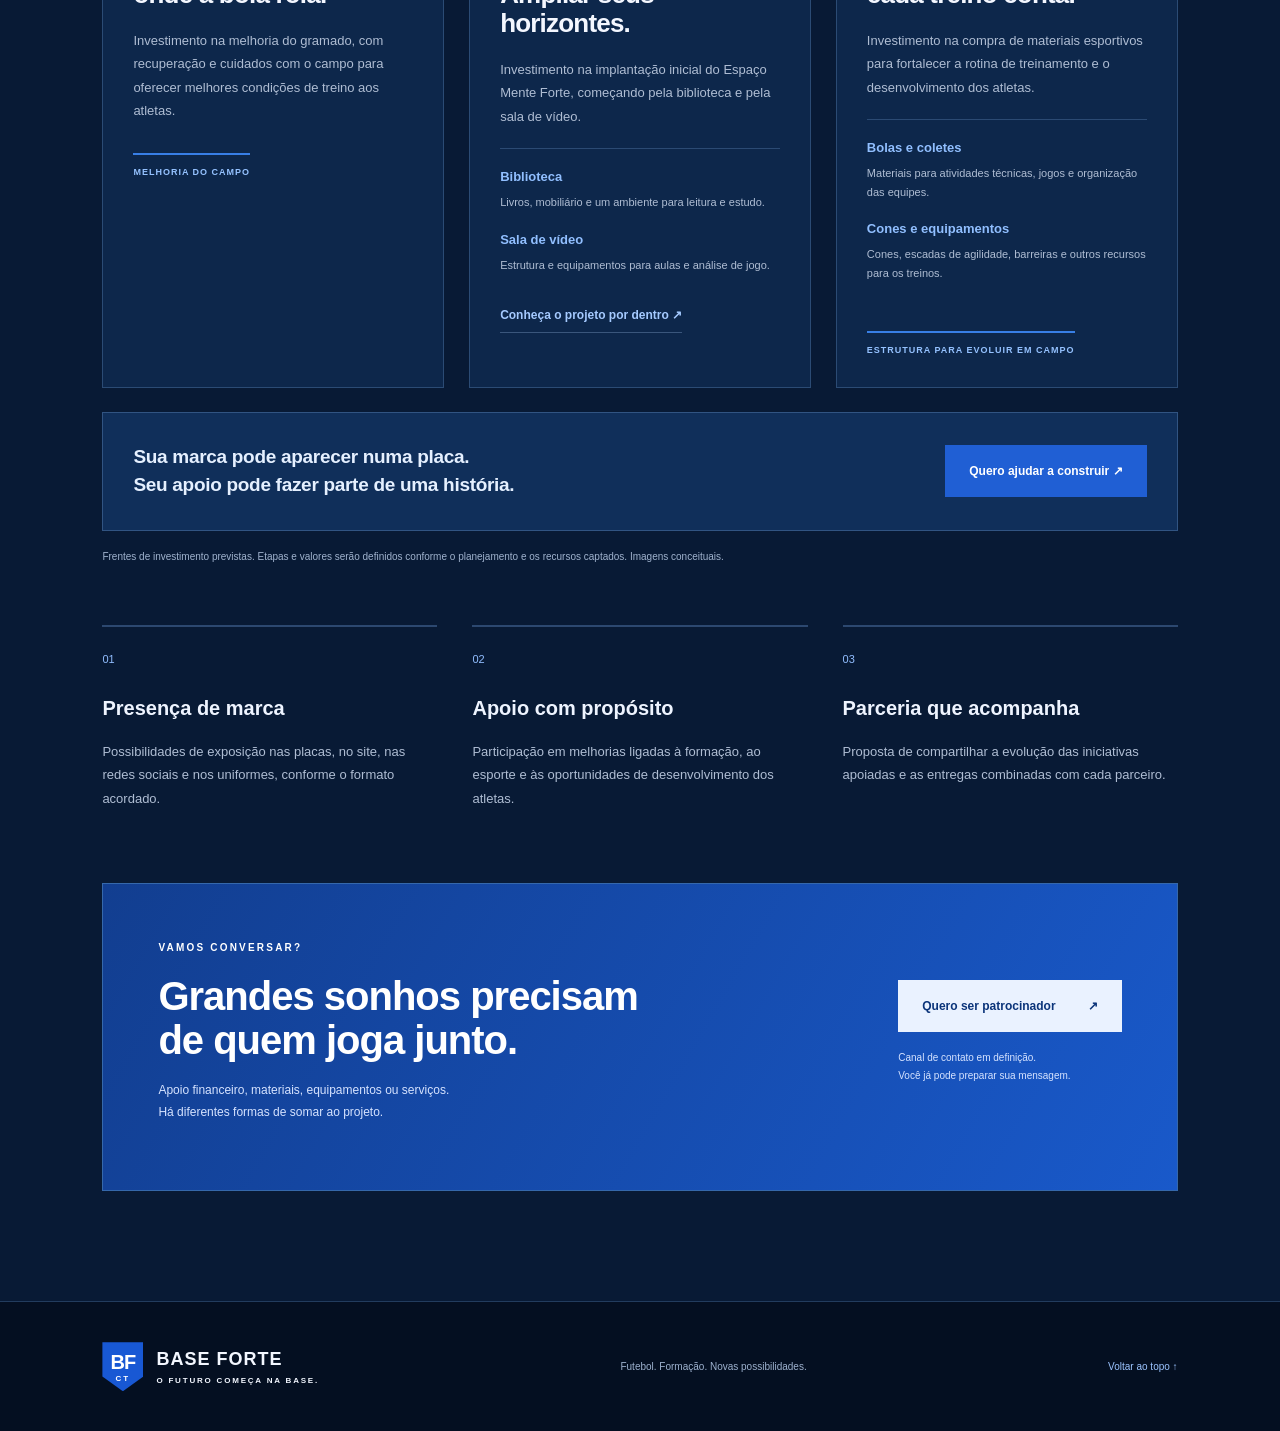
==== commit 8001a29f: "Adiciona banners de patrocinio com valores e simulacao nas paredes" ====
--- a/index.html
+++ b/index.html
@@ -8,7 +8,7 @@
 .bf-crest-credit a{color:inherit;text-underline-offset:3px}
 @media(max-width:380px){.bf-athlete-body>header{padding-right:66px}.bf-club-badge{width:56px;height:68px}}
 </style>
-</head><body>
+<style id="bf-banner-offers">.banner-offer{display:grid;grid-template-columns:minmax(0,1fr) minmax(0,1fr);gap:clamp(24px,5vw,70px);align-items:center;margin:48px 0 70px}.banner-art img{display:block;width:100%;height:auto;border-radius:16px;border:1px solid #315482}.banner-copy h3{font-size:clamp(26px,3vw,40px);line-height:1.15;margin:18px 0}.banner-price{border:1px solid #315482;border-radius:12px;padding:22px;margin:20px 0;background:#0d274b}.banner-price>span{font-size:12px;color:#a8ceff;letter-spacing:1px}.banner-price h4{font-size:18px;margin:12px 0}.banner-price strong{font-size:clamp(30px,3.5vw,46px);color:#fff;line-height:1.2}.banner-price p{margin:5px 0 0}.banner-copy>small{display:block;margin-top:16px;color:#a0b3ce}.banner-wall{margin:0 0 65px}.banner-wall img{display:block;width:100%;height:auto;border-radius:14px}.banner-wall figcaption{color:#a0b3ce;font-size:12px;margin-top:12px}@media(max-width:700px){.banner-offer{grid-template-columns:1fr}.banner-art{max-width:520px;margin:auto}.banner-price{padding:20px}.banner-wall{margin-left:0;margin-right:0}}</style></head><body>
 <header><a class="brand" href="#inicio" aria-label="CT Base Forte, início"><span class="mark">BF<span>CT</span></span><span>BASE FORTE<small>CENTRO DE TREINAMENTO</small></span></a><button class="menu" aria-label="Abrir menu" aria-expanded="false">☰</button><nav aria-label="Menu principal"><a href="#historia">Nossa história</a><a href="#atletas">Atletas formados</a><a href="#projetos">O futuro</a><a class="nav-tour" href="tour/">Visita 3D ↗</a><a class="navcta" href="#apoie">Seja patrocinador ↗</a></nav></header>
 <main><section class="hero" id="inicio"><div class="hero-shade"></div><div class="hero-copy"><span class="eyebrow">CT BASE FORTE · FUTEBOL E FORMAÇÃO</span><h1>Sua marca entra<br>em campo.<br><em>O futuro também.</em></h1><p>Talento precisa de oportunidade. Oportunidade precisa de estrutura. Ajude a construir a próxima etapa do CT Base Forte.</p><div class="actions"><a class="button white" href="tour/">Entrar no Espaço Mente Forte · 3D <span>↗</span></a><a class="textlink" href="#investimentos">Veja o que sua marca pode transformar ↓</a></div></div><a class="hero-tour" href="tour/" aria-label="Entrar na visita 3D do Espaço Mente Forte"><div class="tour-cover"><img src="assets/mente.webp" alt="Proposta do Espaço Mente Forte, visite o ambiente em 3D"><span class="tour-badge">3D · VOCÊ PODE CAMINHAR AQUI</span><span class="tour-play">↗</span></div><div class="tour-caption"><span class="eyebrow">O SONHO JÁ TEM FORMA. ENTRE PARA CONHECER.</span><h2>Não apenas imagine.<br>Explore por dentro.</h2><span class="tour-enter">Iniciar visita virtual <b>→</b></span><small>Maquete conceitual interativa · proporções aproximadas</small></div></a><div class="hero-bottom"><span>FORMAÇÃO QUE VAI ALÉM DO JOGO.</span><span>01 — NOSSA BASE</span></div></section>
 <div class="ribbon"><span>DISCIPLINA</span><b>✦</b><span>OPORTUNIDADE</span><b>✦</b><span>EDUCAÇÃO</span><b>✦</b><span>FUTEBOL</span><b>✦</b><span>FUTURO</span></div>
@@ -17,7 +17,7 @@
 <section class="future" id="projetos"><div class="section-head"><div><span class="eyebrow">03 / PROJETOS FUTUROS</span><h2>O próximo capítulo<br>se constrói em equipe.</h2></div><p>Uma visão de futuro para o CT. Explore as propostas e descubra onde sua empresa pode fazer parte dessa transformação.</p></div><div class="project-feature"><button class="image-button" data-image="mente" aria-label="Ampliar proposta do Espaço Mente Forte"><img loading="lazy" src="assets/mente.webp" alt="Proposta conceitual do Espaço Mente Forte com sala de vídeo, biblioteca e preparação física"><span class="image-label">IMAGEM CONCEITUAL <b>Ampliar ↗</b></span></button><div class="project-copy"><span class="pill">PROJETO EM PLANEJAMENTO</span><h3>Espaço<br>Mente Forte.</h3><p>Um ambiente para desenvolver o que também faz a diferença fora das quatro linhas: conhecimento, leitura, análise de jogo e apoio à preparação dos atletas.</p><ul><li>Formação e análise de vídeo</li><li>Biblioteca e espaço de estudo</li><li>Preparação física e reabilitação</li></ul><a class="button white" href="#explorar">Explore o espaço <span>↗</span></a></div></div>
 <div class="tour-invite"><div><span class="eyebrow">NOVA EXPERIÊNCIA · 3D INTERATIVO</span><h3>Entre no Espaço Mente Forte.</h3><p>Caminhe pelo ambiente, olhe ao redor e descubra cada setor em uma visita virtual.</p></div><a class="button white" href="tour/">Iniciar visita 3D <span>↗</span></a></div><div class="explorer" id="explorar"><div class="explore-title"><h3>Conheça cada ambiente.</h3><p>Selecione um ponto na planta para ver a proposta.</p></div><div class="explorer-grid"><div class="plan"><img loading="lazy" src="assets/planta.webp" alt="Planta conceitual do Espaço Mente Forte"><button style="left:73%;top:68%" data-zone="0" aria-label="Recepção" class="hotspot active">1</button><button style="left:35%;top:52%" data-zone="1" aria-label="Sala de formação" class="hotspot">2</button><button style="left:28%;top:29%" data-zone="2" aria-label="Análise de vídeo" class="hotspot">3</button><button style="left:52%;top:24%" data-zone="3" aria-label="Biblioteca" class="hotspot">4</button><button style="left:75%;top:36%" data-zone="4" aria-label="Preparação física" class="hotspot">5</button><button class="plan-zoom" data-image="planta">Ampliar planta ⤢</button></div><div class="zone" aria-live="polite"><span class="eyebrow" id="zone-index">AMBIENTE 01</span><h3 id="zone-title">Recepção</h3><p id="zone-text">Um ponto de acolhimento e organização para receber atletas, famílias e parceiros do projeto.</p><a href="#apoie">Quero apoiar este projeto ↗</a></div></div><small class="concept-note">Estudo conceitual sem escala. Imagens ilustram propostas futuras e não representam obras concluídas.</small></div>
 <div class="concept-gallery"><div class="section-head"><div><span class="eyebrow">NOSSA VISÃO EM IMAGENS</span><h3>Imagine as próximas possibilidades.</h3></div><p>Estudos visuais para apresentar o futuro que queremos construir.</p></div><div class="gallery-grid"><button class="image-button" data-image="treino"><img loading="lazy" src="assets/treino.webp" alt="Conceito de treino organizado com atletas, cones e estações de agilidade"><span class="image-label">TREINAMENTO · IMAGEM CONCEITUAL <b>Ampliar ↗</b></span></button><button class="image-button" data-image="aula"><img loading="lazy" src="assets/aula.webp" alt="Conceito de aula com atletas no Espaço Mente Forte"><span class="image-label">FORMAÇÃO · IMAGEM CONCEITUAL <b>Ampliar ↗</b></span></button><button class="image-button" data-image="campo"><img loading="lazy" src="assets/campo.webp" alt="Proposta visual do campo com gramado e placas renovados"><span class="image-label">ESTRUTURA · IMAGEM CONCEITUAL <b>Ampliar ↗</b></span></button></div></div><div class="project-pair"><article><button class="image-button" data-image="placas"><img loading="lazy" src="assets/placas.webp" alt="Simulação de placas azuis para marcas parceiras no campo"><span class="image-label">SIMULAÇÃO DE APLICAÇÃO <b>↗</b></span></button><h3>Sua marca, perto do jogo.</h3><p>Proposta de espaços de exposição para empresas parceiras, com placas padronizadas no campo.</p></article><article><button class="image-button" data-image="fachada"><img loading="lazy" src="assets/fachada.webp" alt="Proposta de melhoria da fachada e acesso ao CT"><span class="image-label">PROPOSTA CONCEITUAL <b>↗</b></span></button><h3>Um CT cada vez mais preparado.</h3><p>Uma visão de melhorias no acesso, na iluminação e na apresentação dos espaços.</p></article></div></section>
-<section class="section sponsor" id="apoie"><div class="section-head"><div><span class="eyebrow blue">04 / SEJA UM PATROCINADOR</span><h2>Sua marca tem força.<br><em>Transforme essa força<br>em oportunidade.</em></h2></div><p>Sua empresa pode participar dessa próxima etapa. Vamos construir uma parceria que faça sentido para a sua marca e para o futuro do CT.</p></div><div class="investment" id="investimentos"><div class="investment-head"><span class="eyebrow blue">ONDE O PATROCÍNIO SE TRANSFORMA EM ESTRUTURA</span><h2>Um apoio hoje.<br><em>Novas possibilidades amanhã.</em></h2><p>Os recursos dos patrocínios serão destinados a três frentes prioritárias do CT Base Forte.</p></div><div class="investment-grid"><article class="investment-card"><div class="investment-photo"><img loading="lazy" src="assets/campo.webp" alt="Proposta visual de melhoria do gramado"><span>01 / GRAMADO</span></div><div class="investment-body"><h3>O sonho começa<br>onde a bola rola.</h3><p>Investimento na melhoria do gramado, com recuperação e cuidados com o campo para oferecer melhores condições de treino aos atletas.</p><span class="investment-tag">MELHORIA DO CAMPO</span></div></article><article class="investment-card"><div class="investment-photo"><img loading="lazy" src="assets/mente.webp" alt="Estudo conceitual da biblioteca e sala de vídeo do Espaço Mente Forte"><span>02 / ESPAÇO MENTE FORTE</span></div><div class="investment-body"><h3>Formar o atleta.<br>Ampliar seus horizontes.</h3><p>Investimento na implantação inicial do Espaço Mente Forte, começando pela biblioteca e pela sala de vídeo.</p><div class="investment-details"><div><b>Biblioteca</b><span>Livros, mobiliário e um ambiente para leitura e estudo.</span></div><div><b>Sala de vídeo</b><span>Estrutura e equipamentos para aulas e análise de jogo.</span></div></div><a class="underlink" href="tour/">Conheça o projeto por dentro ↗</a></div></article><article class="investment-card"><div class="investment-photo"><img loading="lazy" src="assets/treino.webp" alt="Proposta de treino com bolas, cones, escada de agilidade e barreiras"><span>03 / MATERIAIS ESPORTIVOS</span></div><div class="investment-body"><h3>Para ir mais longe,<br>cada treino conta.</h3><p>Investimento na compra de materiais esportivos para fortalecer a rotina de treinamento e o desenvolvimento dos atletas.</p><div class="investment-details"><div><b>Bolas e coletes</b><span>Materiais para atividades técnicas, jogos e organização das equipes.</span></div><div><b>Cones e equipamentos</b><span>Cones, escadas de agilidade, barreiras e outros recursos para os treinos.</span></div></div><span class="investment-tag">ESTRUTURA PARA EVOLUIR EM CAMPO</span></div></article></div><div class="investment-bottom"><strong>Sua marca pode aparecer numa placa.<br>Seu apoio pode fazer parte de uma história.</strong><a class="button" href="#interest">Quero ajudar a construir ↗</a></div><small class="investment-note">Frentes de investimento previstas. Etapas e valores serão definidos conforme o planejamento e os recursos captados. Imagens conceituais.</small></div><div class="benefits"><article><span>01</span><h3>Presença de marca</h3><p>Possibilidades de exposição nas placas, no site, nas redes sociais e nos uniformes, conforme o formato acordado.</p></article><article><span>02</span><h3>Apoio com propósito</h3><p>Participação em melhorias ligadas à formação, ao esporte e às oportunidades de desenvolvimento dos atletas.</p></article><article><span>03</span><h3>Parceria que acompanha</h3><p>Proposta de compartilhar a evolução das iniciativas apoiadas e as entregas combinadas com cada parceiro.</p></article></div><div class="contact-panel"><div><span class="eyebrow">VAMOS CONVERSAR?</span><h3>Grandes sonhos precisam<br>de quem joga junto.</h3><p>Apoio financeiro, materiais, equipamentos ou serviços.<br>Há diferentes formas de somar ao projeto.</p></div><div><button class="button white" id="interest">Quero ser patrocinador <span>↗</span></button><p class="contact-note">Canal de contato em definição.<br>Você já pode preparar sua mensagem.</p></div></div></section></main>
+<section class="section sponsor" id="apoie"><div class="section-head"><div><span class="eyebrow blue">04 / SEJA UM PATROCINADOR</span><h2>Sua marca tem força.<br><em>Transforme essa força<br>em oportunidade.</em></h2></div><p>Sua empresa pode participar dessa próxima etapa. Vamos construir uma parceria que faça sentido para a sua marca e para o futuro do CT.</p></div><div class="banner-offer" id="banners"><div class="banner-art"><a href="assets/patrocinio-banners.webp" target="_blank" rel="noopener" aria-label="Ampliar apresentação dos banners de patrocínio"><img src="assets/patrocinio-banners.webp" alt="Simulação de patrocínio do CT Base Forte com 14 banners inferiores e 6 superiores" width="941" height="1672" loading="lazy"></a></div><div class="banner-copy"><span class="eyebrow blue">SUA MARCA EM CAMPO</span><h3>Visibilidade para sua empresa.<br>Oportunidade para nossos atletas.</h3><p>Escolha o espaço para sua marca e faça parte da próxima etapa do CT Base Forte.</p><article class="banner-price"><span>BANNERS INFERIORES</span><h4>14 espaços · 4 × 1 m cada</h4><strong>R$ 1.499,00</strong><p>por banner</p></article><article class="banner-price"><span>BANNERS SUPERIORES</span><h4>6 espaços · 4 × 2 m cada</h4><strong>R$ 2.999,00</strong><p>por banner</p></article><a class="button" href="#interest">Quero minha marca em campo ↗</a><small>Simulação visual dos espaços de exposição.</small></div></div><figure class="banner-wall"><a href="assets/patrocinio-paredes.webp" target="_blank" rel="noopener"><img src="assets/patrocinio-paredes.webp" width="1674" height="940" alt="Simulação de banners Sua Marca nas faixas brancas das paredes do CT Base Forte" loading="lazy"></a><figcaption>Sua marca também nas paredes do CT · simulação de aplicação dos banners.</figcaption></figure><div class="investment" id="investimentos"><div class="investment-head"><span class="eyebrow blue">ONDE O PATROCÍNIO SE TRANSFORMA EM ESTRUTURA</span><h2>Um apoio hoje.<br><em>Novas possibilidades amanhã.</em></h2><p>Os recursos dos patrocínios serão destinados a três frentes prioritárias do CT Base Forte.</p></div><div class="investment-grid"><article class="investment-card"><div class="investment-photo"><img loading="lazy" src="assets/campo.webp" alt="Proposta visual de melhoria do gramado"><span>01 / GRAMADO</span></div><div class="investment-body"><h3>O sonho começa<br>onde a bola rola.</h3><p>Investimento na melhoria do gramado, com recuperação e cuidados com o campo para oferecer melhores condições de treino aos atletas.</p><span class="investment-tag">MELHORIA DO CAMPO</span></div></article><article class="investment-card"><div class="investment-photo"><img loading="lazy" src="assets/mente.webp" alt="Estudo conceitual da biblioteca e sala de vídeo do Espaço Mente Forte"><span>02 / ESPAÇO MENTE FORTE</span></div><div class="investment-body"><h3>Formar o atleta.<br>Ampliar seus horizontes.</h3><p>Investimento na implantação inicial do Espaço Mente Forte, começando pela biblioteca e pela sala de vídeo.</p><div class="investment-details"><div><b>Biblioteca</b><span>Livros, mobiliário e um ambiente para leitura e estudo.</span></div><div><b>Sala de vídeo</b><span>Estrutura e equipamentos para aulas e análise de jogo.</span></div></div><a class="underlink" href="tour/">Conheça o projeto por dentro ↗</a></div></article><article class="investment-card"><div class="investment-photo"><img loading="lazy" src="assets/treino.webp" alt="Proposta de treino com bolas, cones, escada de agilidade e barreiras"><span>03 / MATERIAIS ESPORTIVOS</span></div><div class="investment-body"><h3>Para ir mais longe,<br>cada treino conta.</h3><p>Investimento na compra de materiais esportivos para fortalecer a rotina de treinamento e o desenvolvimento dos atletas.</p><div class="investment-details"><div><b>Bolas e coletes</b><span>Materiais para atividades técnicas, jogos e organização das equipes.</span></div><div><b>Cones e equipamentos</b><span>Cones, escadas de agilidade, barreiras e outros recursos para os treinos.</span></div></div><span class="investment-tag">ESTRUTURA PARA EVOLUIR EM CAMPO</span></div></article></div><div class="investment-bottom"><strong>Sua marca pode aparecer numa placa.<br>Seu apoio pode fazer parte de uma história.</strong><a class="button" href="#interest">Quero ajudar a construir ↗</a></div><small class="investment-note">Frentes de investimento previstas. Etapas e valores serão definidos conforme o planejamento e os recursos captados. Imagens conceituais.</small></div><div class="benefits"><article><span>01</span><h3>Presença de marca</h3><p>Possibilidades de exposição nas placas, no site, nas redes sociais e nos uniformes, conforme o formato acordado.</p></article><article><span>02</span><h3>Apoio com propósito</h3><p>Participação em melhorias ligadas à formação, ao esporte e às oportunidades de desenvolvimento dos atletas.</p></article><article><span>03</span><h3>Parceria que acompanha</h3><p>Proposta de compartilhar a evolução das iniciativas apoiadas e as entregas combinadas com cada parceiro.</p></article></div><div class="contact-panel"><div><span class="eyebrow">VAMOS CONVERSAR?</span><h3>Grandes sonhos precisam<br>de quem joga junto.</h3><p>Apoio financeiro, materiais, equipamentos ou serviços.<br>Há diferentes formas de somar ao projeto.</p></div><div><button class="button white" id="interest">Quero ser patrocinador <span>↗</span></button><p class="contact-note">Canal de contato em definição.<br>Você já pode preparar sua mensagem.</p></div></div></section></main>
 <footer><a class="brand" href="#inicio"><span class="mark">BF<span>CT</span></span><span>BASE FORTE<small>O FUTURO COMEÇA NA BASE.</small></span></a><p>Futebol. Formação. Novas possibilidades.</p><a href="#inicio">Voltar ao topo ↑</a></footer>
 <dialog id="viewer"><div class="viewer-bar"><span id="caption"></span><div><button id="minus" aria-label="Diminuir zoom">−</button><button id="plus" aria-label="Aumentar zoom">+</button><button id="reset">Ajustar</button><button id="close-viewer" aria-label="Fechar imagem">✕</button></div></div><div id="viewport"><img id="full-image" alt=""></div><p class="viewer-tip">Use + e − ou a roda do mouse para ampliar. Arraste para explorar.</p></dialog>
 <dialog id="contact"><button class="close-contact" aria-label="Fechar">✕</button><span class="eyebrow blue">SEJA PARTE DO PRÓXIMO CAPÍTULO</span><h2>Vamos construir juntos.</h2><p>O contato oficial será adicionado em breve. Por enquanto, prepare uma mensagem para compartilhar com a equipe do CT.</p><label>Nome da empresa<input id="company" placeholder="Sua empresa"></label><label>Como gostaria de apoiar?<select id="support"><option>Patrocínio financeiro</option><option>Materiais e equipamentos</option><option>Serviços</option><option>Conhecer as possibilidades</option></select></label><button class="button" id="copy">Copiar mensagem de interesse ↗</button><p id="copy-result" role="status">Nenhuma informação é enviada ou cadastrada.</p></dialog>
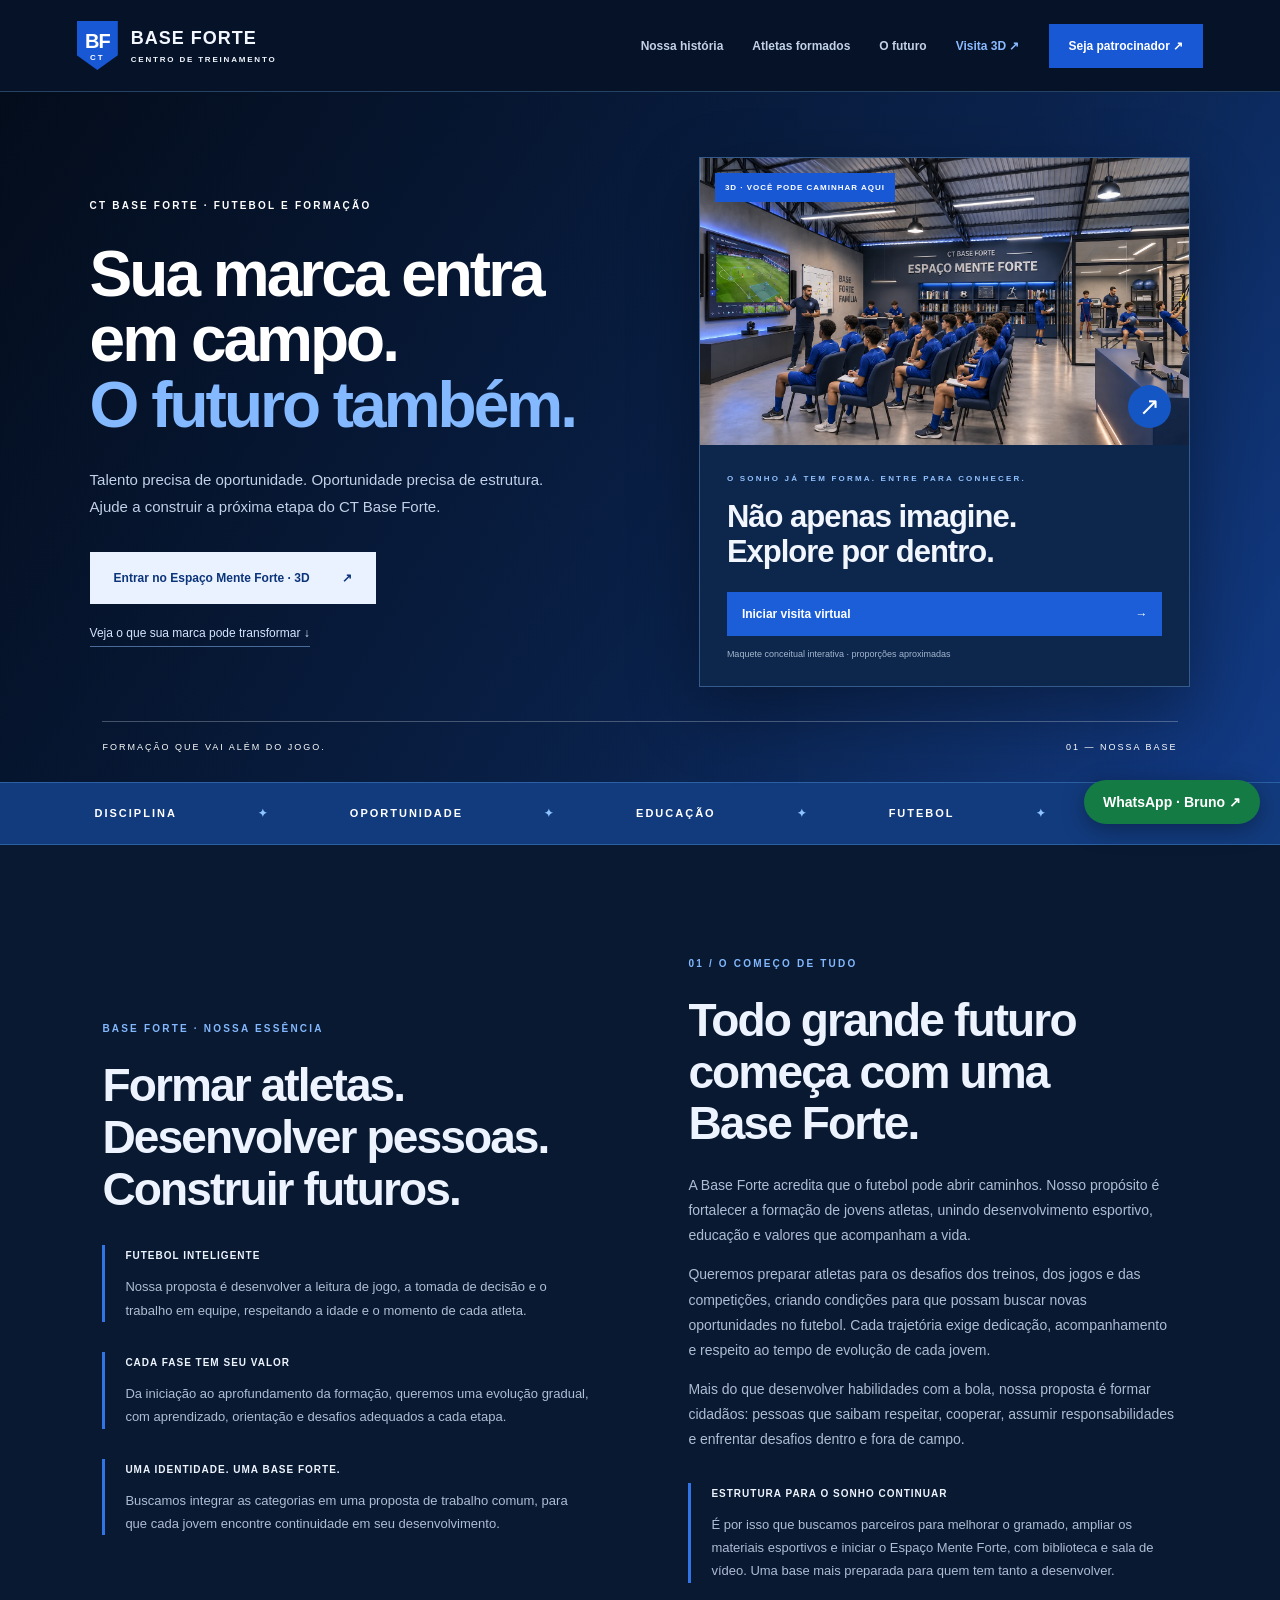
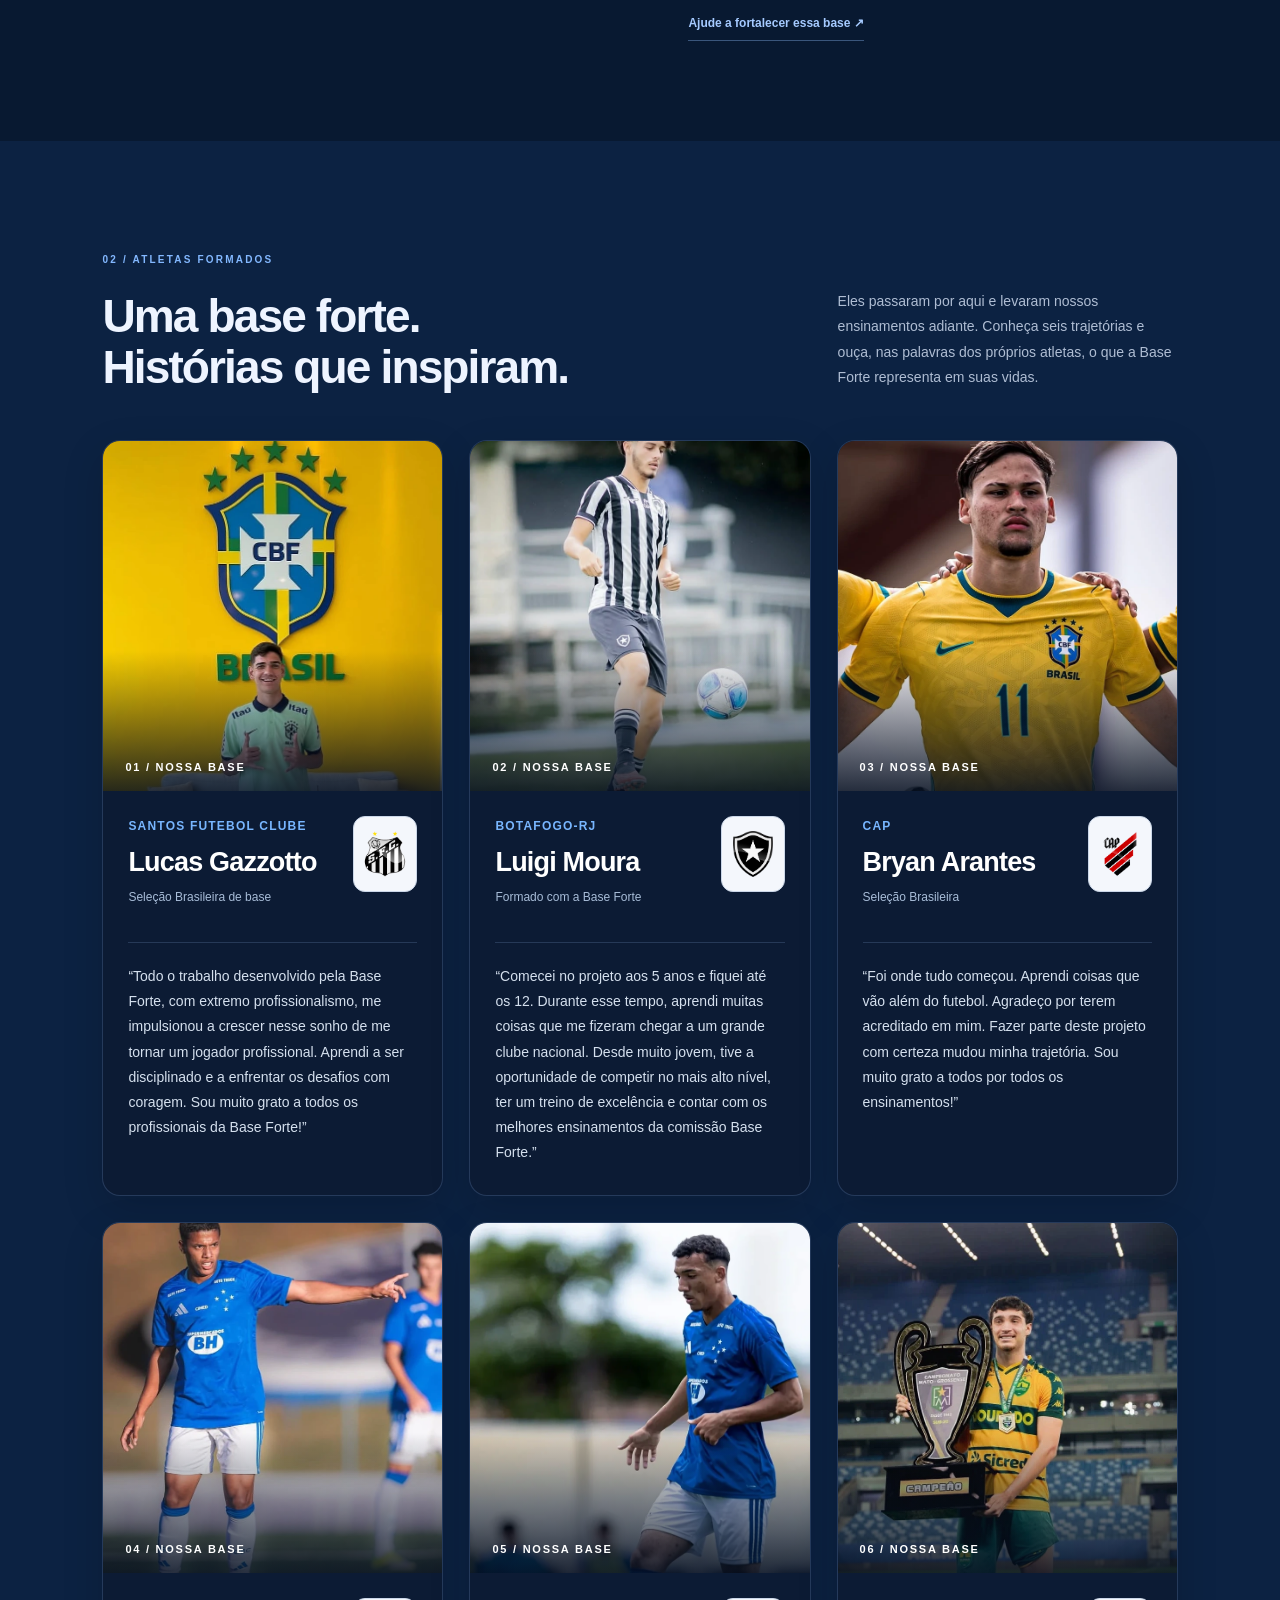
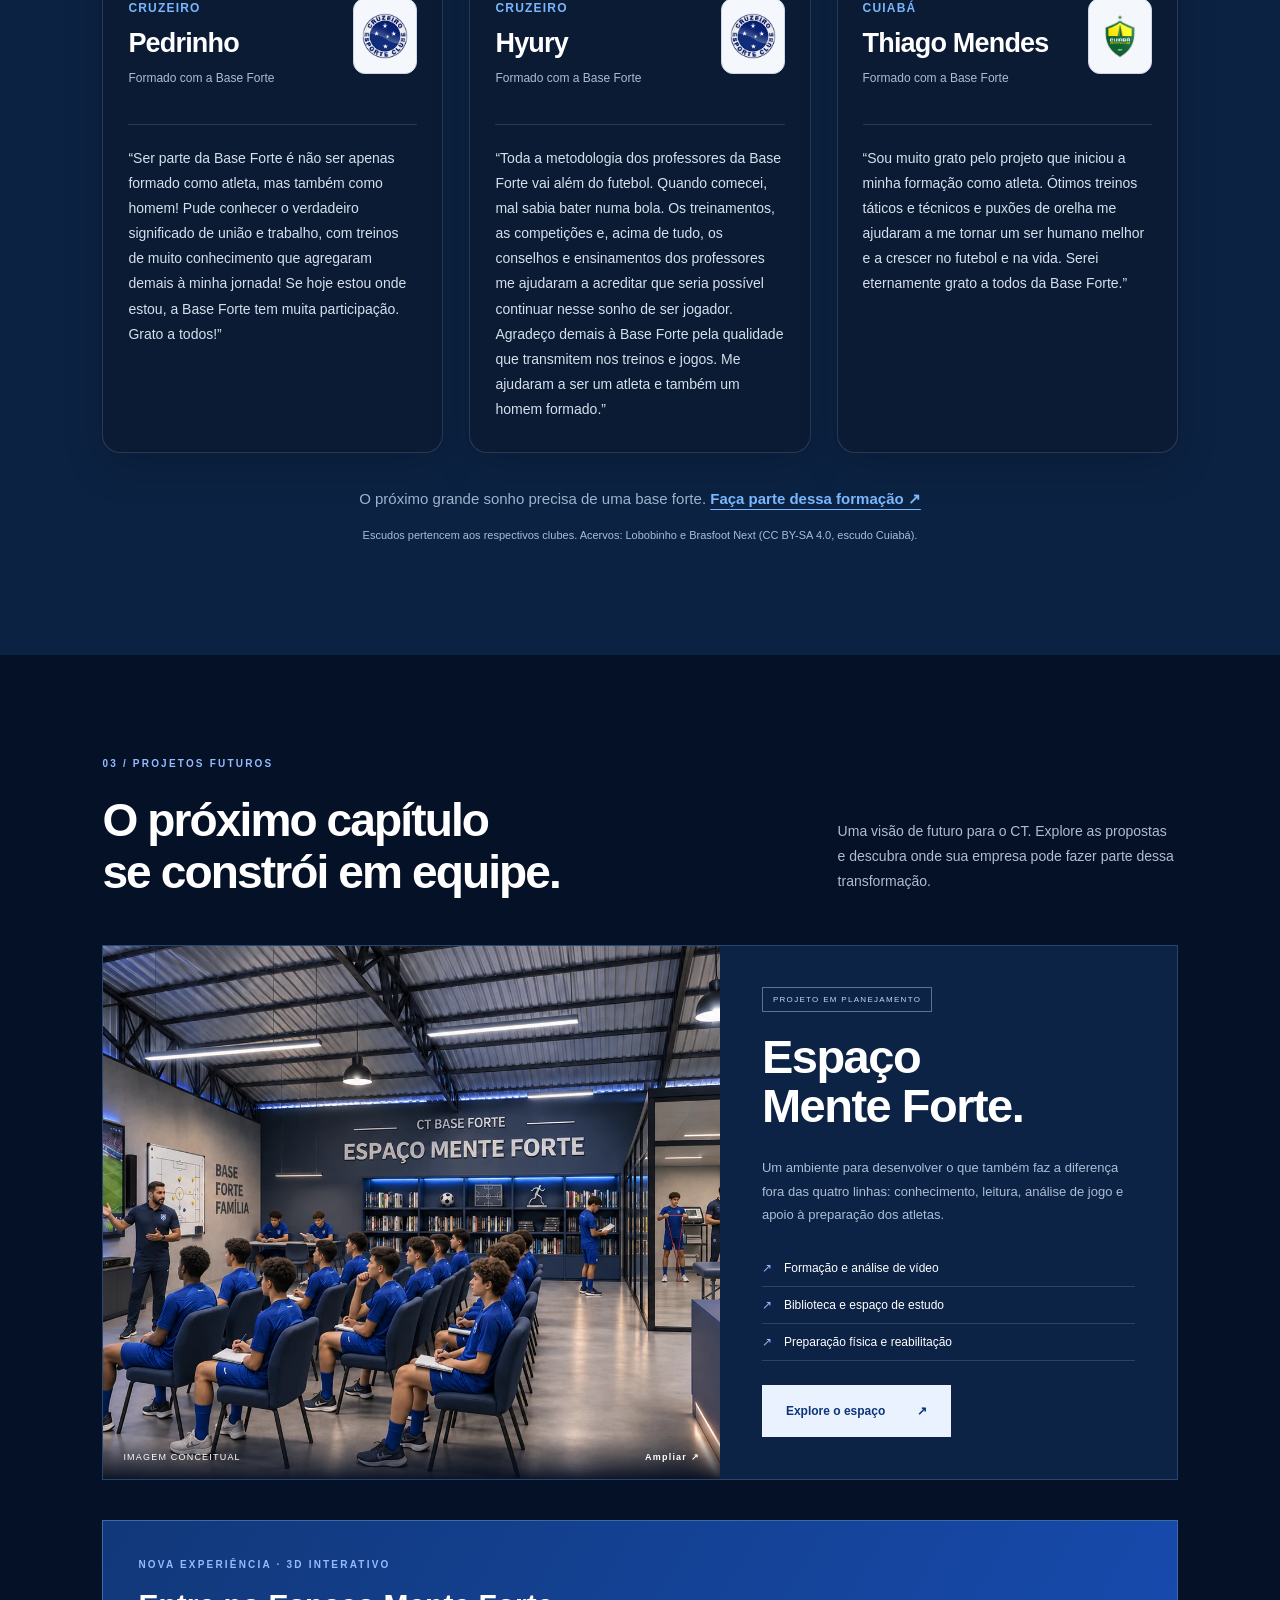
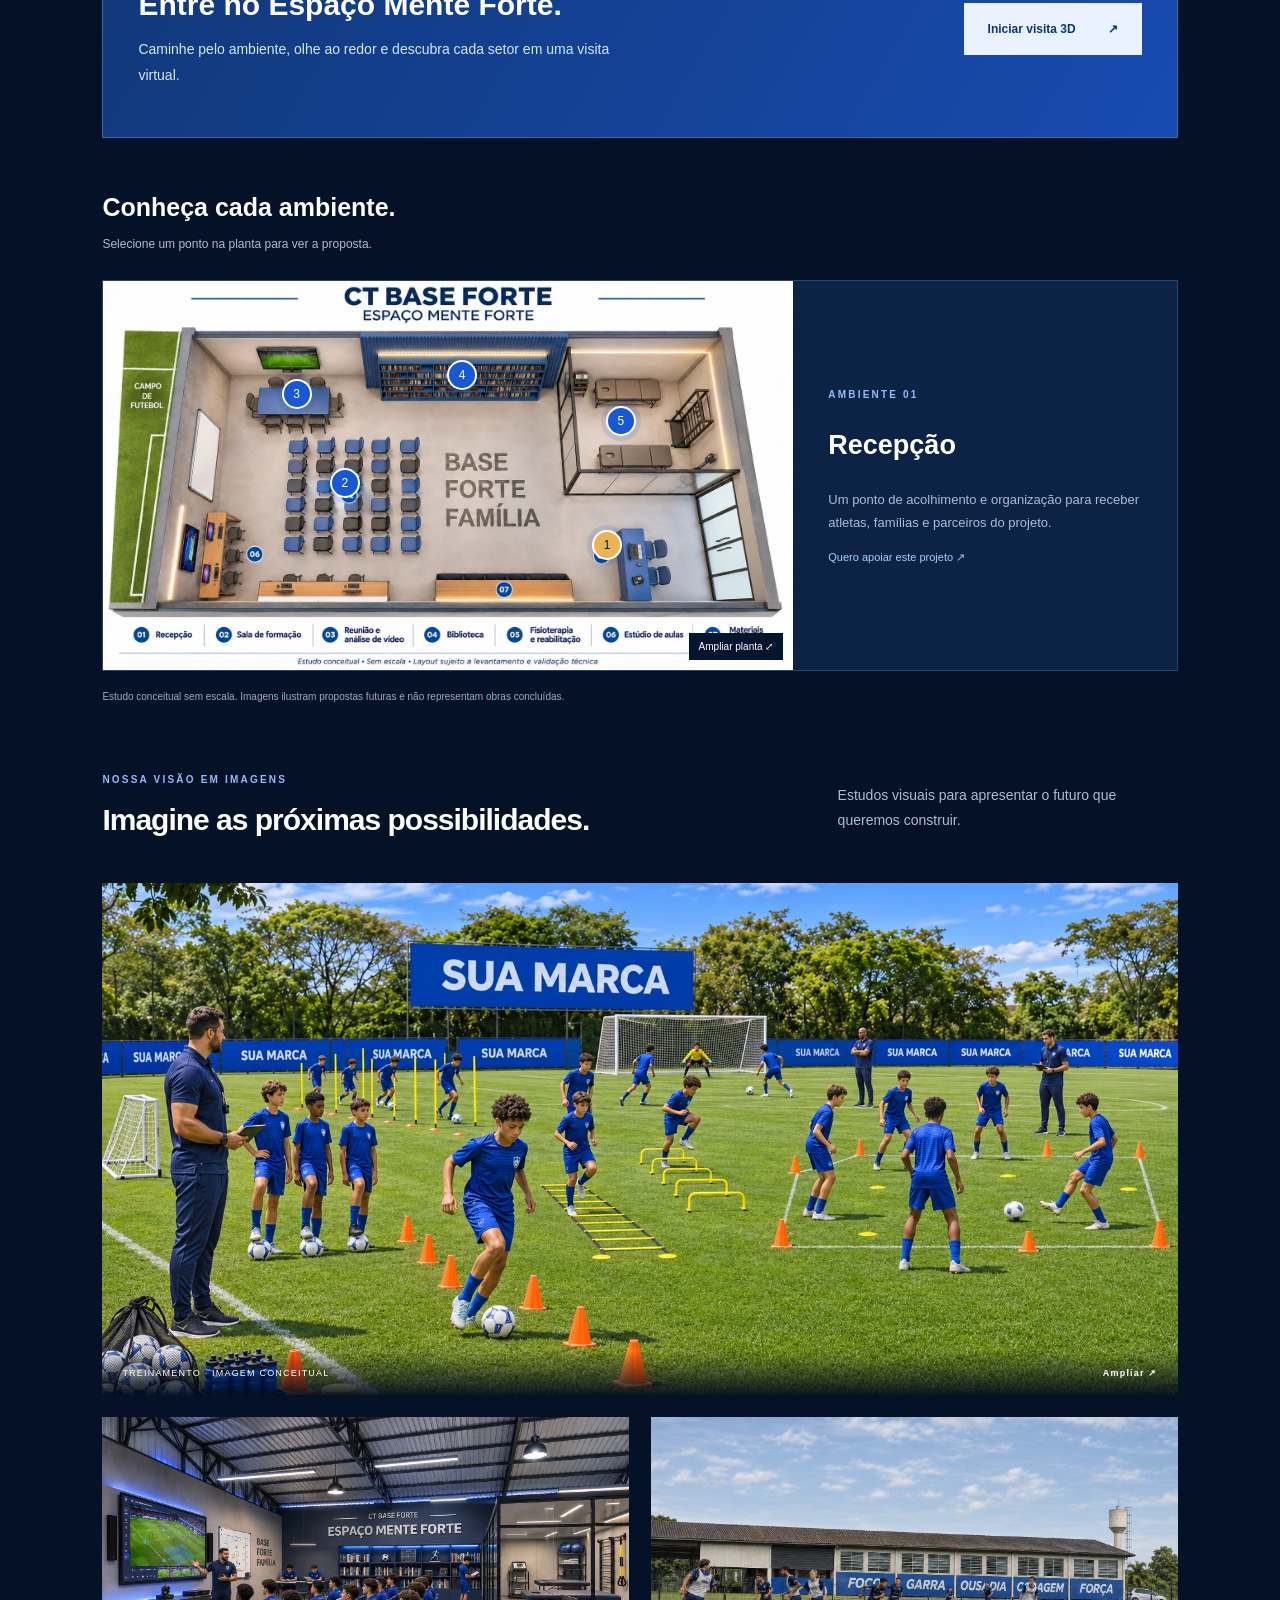
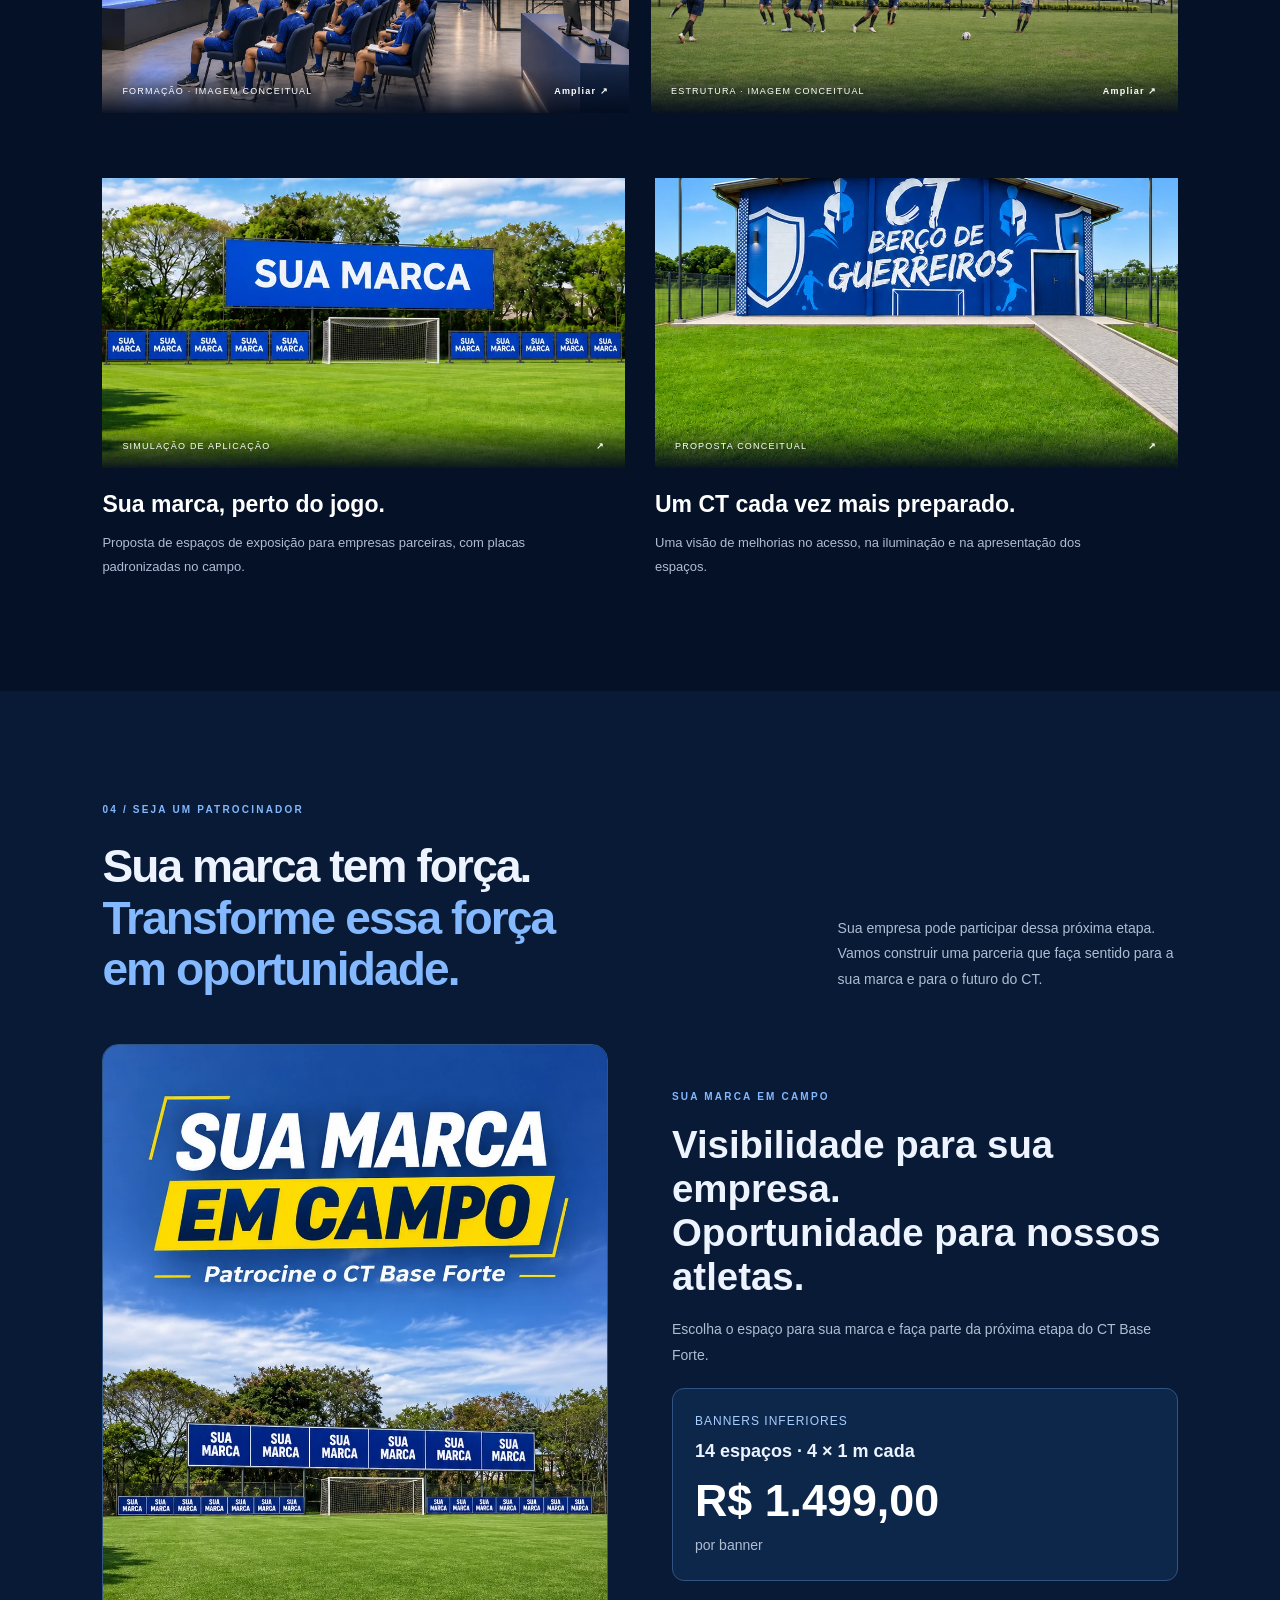
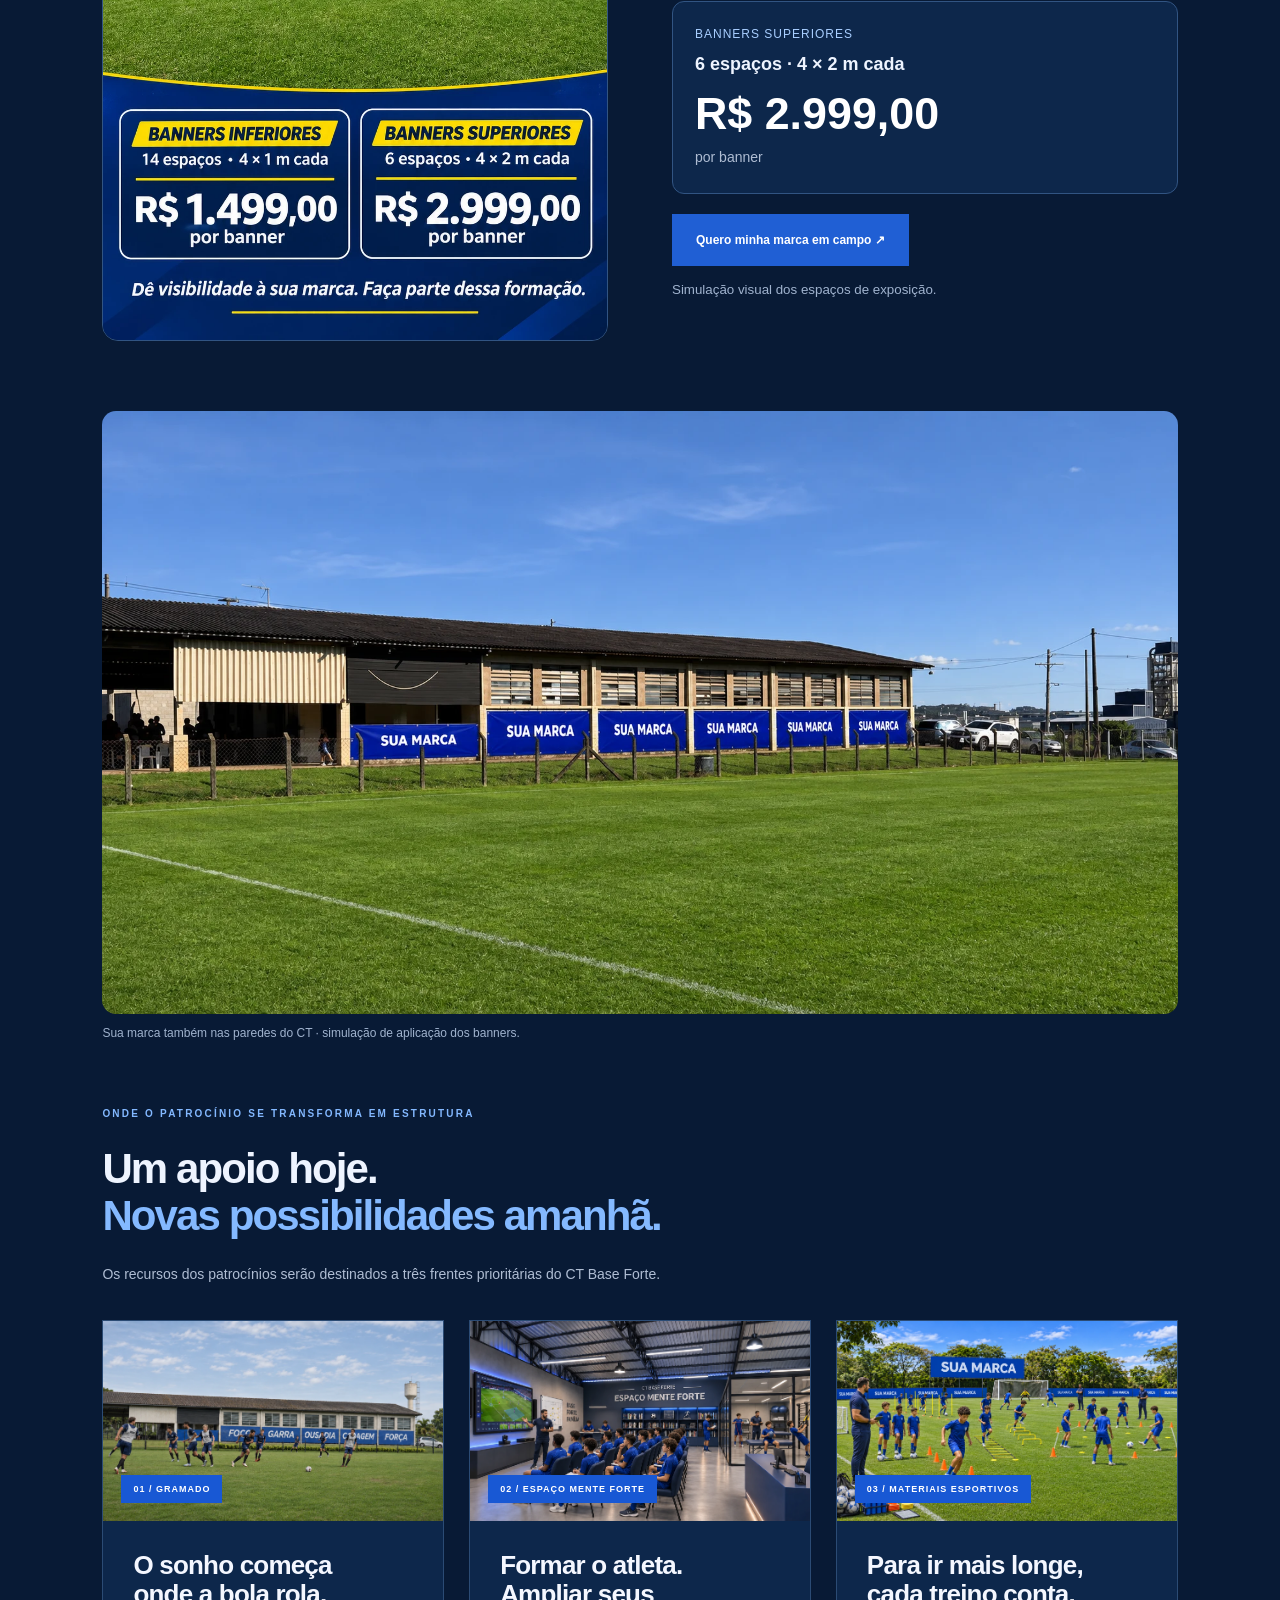
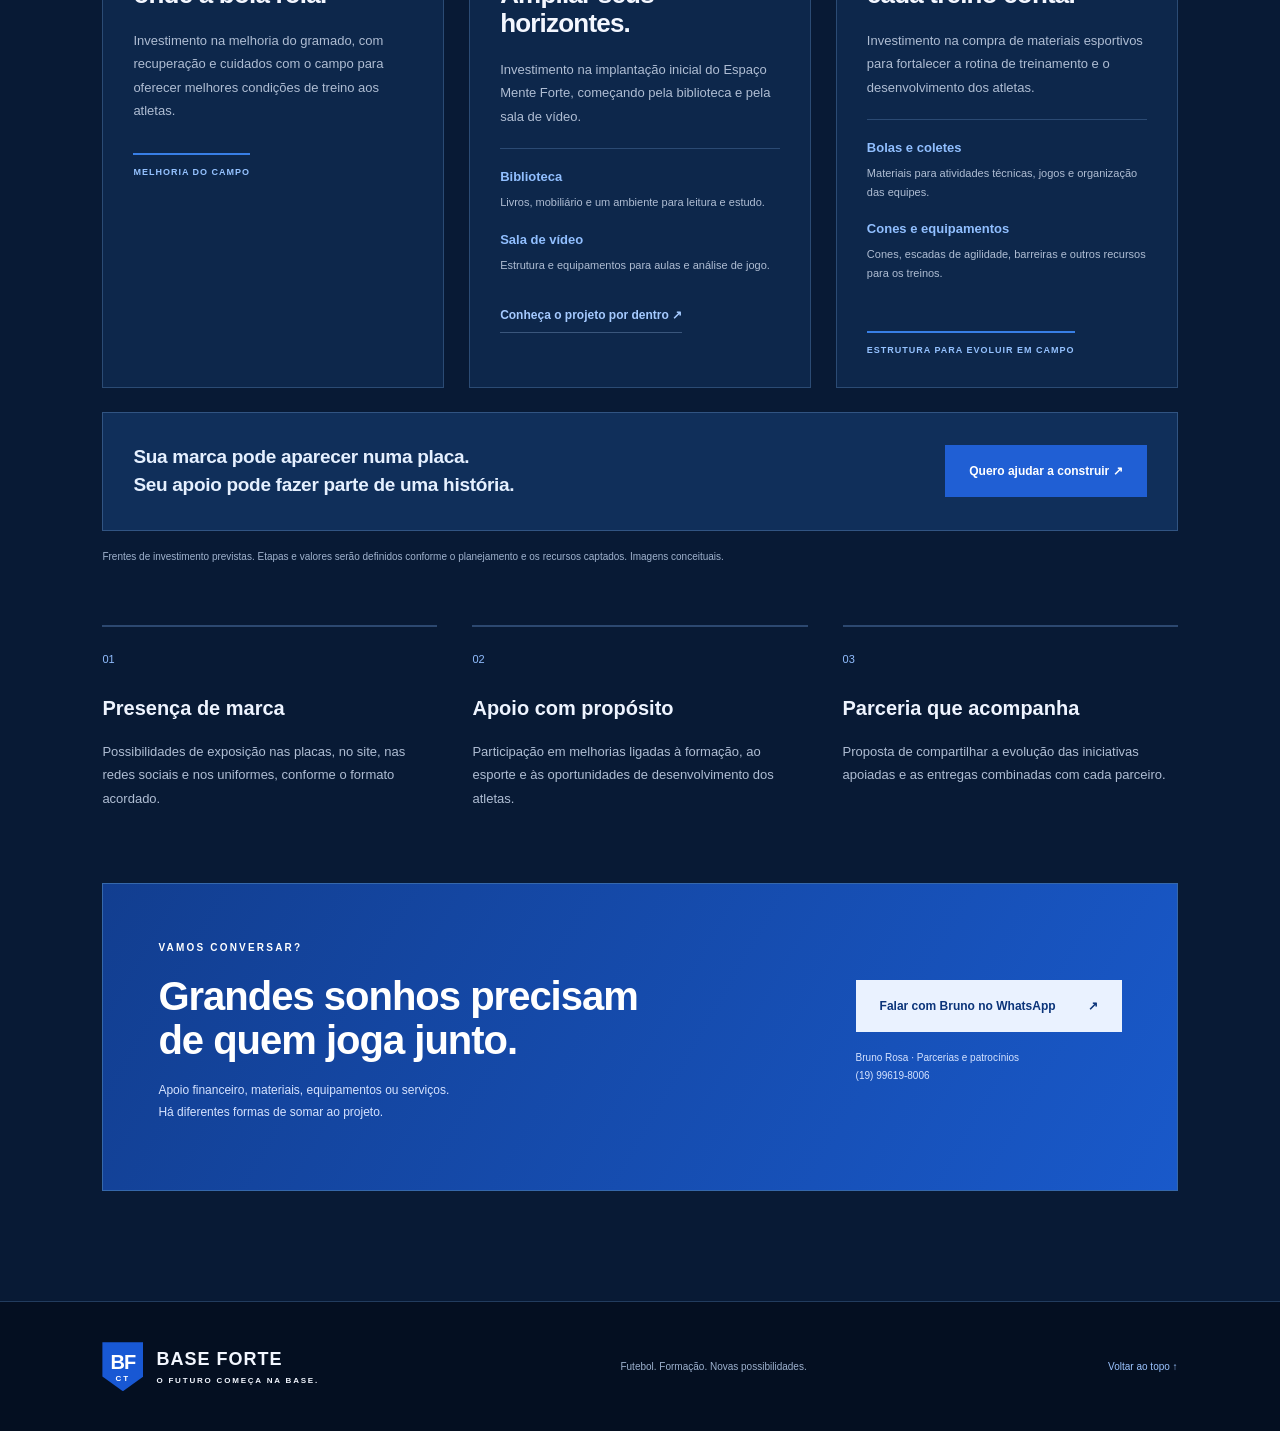
==== commit b5ad08e4: "Conecta WhatsApp de Bruno Rosa e enquadra fotos dos seis atletas" ====
--- a/index.html
+++ b/index.html
@@ -13,12 +13,11 @@
 <main><section class="hero" id="inicio"><div class="hero-shade"></div><div class="hero-copy"><span class="eyebrow">CT BASE FORTE · FUTEBOL E FORMAÇÃO</span><h1>Sua marca entra<br>em campo.<br><em>O futuro também.</em></h1><p>Talento precisa de oportunidade. Oportunidade precisa de estrutura. Ajude a construir a próxima etapa do CT Base Forte.</p><div class="actions"><a class="button white" href="tour/">Entrar no Espaço Mente Forte · 3D <span>↗</span></a><a class="textlink" href="#investimentos">Veja o que sua marca pode transformar ↓</a></div></div><a class="hero-tour" href="tour/" aria-label="Entrar na visita 3D do Espaço Mente Forte"><div class="tour-cover"><img src="assets/mente.webp" alt="Proposta do Espaço Mente Forte, visite o ambiente em 3D"><span class="tour-badge">3D · VOCÊ PODE CAMINHAR AQUI</span><span class="tour-play">↗</span></div><div class="tour-caption"><span class="eyebrow">O SONHO JÁ TEM FORMA. ENTRE PARA CONHECER.</span><h2>Não apenas imagine.<br>Explore por dentro.</h2><span class="tour-enter">Iniciar visita virtual <b>→</b></span><small>Maquete conceitual interativa · proporções aproximadas</small></div></a><div class="hero-bottom"><span>FORMAÇÃO QUE VAI ALÉM DO JOGO.</span><span>01 — NOSSA BASE</span></div></section>
 <div class="ribbon"><span>DISCIPLINA</span><b>✦</b><span>OPORTUNIDADE</span><b>✦</b><span>EDUCAÇÃO</span><b>✦</b><span>FUTEBOL</span><b>✦</b><span>FUTURO</span></div>
 <section class="section history" id="historia"><div class="photo"><span class="eyebrow blue">BASE FORTE · NOSSA ESSÊNCIA</span><h2>Formar atletas.<br>Desenvolver pessoas.<br>Construir futuros.</h2><div class="editorial"><span>FUTEBOL INTELIGENTE</span><p>Nossa proposta é desenvolver a leitura de jogo, a tomada de decisão e o trabalho em equipe, respeitando a idade e o momento de cada atleta.</p></div><div class="editorial"><span>CADA FASE TEM SEU VALOR</span><p>Da iniciação ao aprofundamento da formação, queremos uma evolução gradual, com aprendizado, orientação e desafios adequados a cada etapa.</p></div><div class="editorial"><span>UMA IDENTIDADE. UMA BASE FORTE.</span><p>Buscamos integrar as categorias em uma proposta de trabalho comum, para que cada jovem encontre continuidade em seu desenvolvimento.</p></div></div><div class="section-copy"><span class="eyebrow blue">01 / O COMEÇO DE TUDO</span><h2>Todo grande futuro<br>começa com uma<br>Base Forte.</h2><p>A Base Forte acredita que o futebol pode abrir caminhos. Nosso propósito é fortalecer a formação de jovens atletas, unindo desenvolvimento esportivo, educação e valores que acompanham a vida.</p><p>Queremos preparar atletas para os desafios dos treinos, dos jogos e das competições, criando condições para que possam buscar novas oportunidades no futebol. Cada trajetória exige dedicação, acompanhamento e respeito ao tempo de evolução de cada jovem.</p><p>Mais do que desenvolver habilidades com a bola, nossa proposta é formar cidadãos: pessoas que saibam respeitar, cooperar, assumir responsabilidades e enfrentar desafios dentro e fora de campo.</p><div class="editorial"><span>ESTRUTURA PARA O SONHO CONTINUAR</span><p>É por isso que buscamos parceiros para melhorar o gramado, ampliar os materiais esportivos e iniciar o Espaço Mente Forte, com biblioteca e sala de vídeo. Uma base mais preparada para quem tem tanto a desenvolver.</p></div><a class="underlink" href="#investimentos">Ajude a fortalecer essa base ↗</a></div></section>
-<section class="athletes section" id="atletas" aria-labelledby="athletes-title"><div class="section-head"><div><span class="eyebrow blue">02 / ATLETAS FORMADOS</span><h2 id="athletes-title">Uma base forte.<br>Histórias que inspiram.</h2></div><p>Eles passaram por aqui e levaram nossos ensinamentos adiante. Conheça seis trajetórias e ouça, nas palavras dos próprios atletas, o que a Base Forte representa em suas vidas.</p></div><div class="bf-athlete-grid"><article class="bf-athlete"><div class="bf-athlete-photo"><img src="assets/atletas/lucas-gazzotto.webp" alt="Lucas Gazzotto, atleta que passou pela Base Forte" width="828" height="1100" loading="lazy" decoding="async"><span class="bf-athlete-number">01 / NOSSA BASE</span></div><div class="bf-athlete-body"><header><span class="bf-club-badge"><img src="assets/clubes/santos.svg" alt="Escudo do Santos Futebol Clube" width="56" height="64" loading="lazy" decoding="async" referrerpolicy="no-referrer"></span><p class="bf-athlete-club">Santos Futebol Clube</p><h3>Lucas Gazzotto</h3><p class="bf-athlete-selection">Seleção Brasileira de base</p></header><blockquote><p>“Todo o trabalho desenvolvido pela Base Forte, com extremo profissionalismo, me impulsionou a crescer nesse sonho de me tornar um jogador profissional. Aprendi a ser disciplinado e a enfrentar os desafios com coragem. Sou muito grato a todos os profissionais da Base Forte!”</p></blockquote></div></article><article class="bf-athlete"><div class="bf-athlete-photo"><img src="assets/atletas/luigi-moura.webp" alt="Luigi Moura, atleta que passou pela Base Forte" width="828" height="1100" loading="lazy" decoding="async"><span class="bf-athlete-number">02 / NOSSA BASE</span></div><div class="bf-athlete-body"><header><span class="bf-club-badge"><img src="assets/clubes/botafogo.svg" alt="Escudo do Botafogo" width="56" height="64" loading="lazy" decoding="async" referrerpolicy="no-referrer"></span><p class="bf-athlete-club">Botafogo-RJ</p><h3>Luigi Moura</h3><p class="bf-athlete-selection">Formado com a Base Forte</p></header><blockquote><p>“Comecei no projeto aos 5 anos e fiquei até os 12. Durante esse tempo, aprendi muitas coisas que me fizeram chegar a um grande clube nacional. Desde muito jovem, tive a oportunidade de competir no mais alto nível, ter um treino de excelência e contar com os melhores ensinamentos da comissão Base Forte.”</p></blockquote></div></article><article class="bf-athlete"><div class="bf-athlete-photo"><img src="assets/atletas/bryan-arantes.webp" alt="Bryan Arantes, atleta que passou pela Base Forte" width="828" height="1100" loading="lazy" decoding="async"><span class="bf-athlete-number">03 / NOSSA BASE</span></div><div class="bf-athlete-body"><header><span class="bf-club-badge"><img src="assets/clubes/athletico.svg" alt="Escudo do Athletico Paranaense" width="56" height="64" loading="lazy" decoding="async" referrerpolicy="no-referrer"></span><p class="bf-athlete-club">CAP</p><h3>Bryan Arantes</h3><p class="bf-athlete-selection">Seleção Brasileira</p></header><blockquote><p>“Foi onde tudo começou. Aprendi coisas que vão além do futebol. Agradeço por terem acreditado em mim. Fazer parte deste projeto com certeza mudou minha trajetória. Sou muito grato a todos por todos os ensinamentos!”</p></blockquote></div></article><article class="bf-athlete"><div class="bf-athlete-photo"><img src="assets/atletas/pedrinho.webp" alt="Pedrinho, atleta que passou pela Base Forte" width="828" height="1100" loading="lazy" decoding="async"><span class="bf-athlete-number">04 / NOSSA BASE</span></div><div class="bf-athlete-body"><header><span class="bf-club-badge"><img src="assets/clubes/cruzeiro.svg" alt="Escudo do Cruzeiro" width="56" height="64" loading="lazy" decoding="async" referrerpolicy="no-referrer"></span><p class="bf-athlete-club">Cruzeiro</p><h3>Pedrinho</h3><p class="bf-athlete-selection">Formado com a Base Forte</p></header><blockquote><p>“Ser parte da Base Forte é não ser apenas formado como atleta, mas também como homem! Pude conhecer o verdadeiro significado de união e trabalho, com treinos de muito conhecimento que agregaram demais à minha jornada! Se hoje estou onde estou, a Base Forte tem muita participação. Grato a todos!”</p></blockquote></div></article><article class="bf-athlete"><div class="bf-athlete-photo"><img src="assets/atletas/hyury.webp" alt="Hyury, atleta que passou pela Base Forte" width="828" height="1100" loading="lazy" decoding="async"><span class="bf-athlete-number">05 / NOSSA BASE</span></div><div class="bf-athlete-body"><header><span class="bf-club-badge"><img src="assets/clubes/cruzeiro.svg" alt="Escudo do Cruzeiro" width="56" height="64" loading="lazy" decoding="async" referrerpolicy="no-referrer"></span><p class="bf-athlete-club">Cruzeiro</p><h3>Hyury</h3><p class="bf-athlete-selection">Formado com a Base Forte</p></header><blockquote><p>“Toda a metodologia dos professores da Base Forte vai além do futebol. Quando comecei, mal sabia bater numa bola. Os treinamentos, as competições e, acima de tudo, os conselhos e ensinamentos dos professores me ajudaram a acreditar que seria possível continuar nesse sonho de ser jogador. Agradeço demais à Base Forte pela qualidade que transmitem nos treinos e jogos. Me ajudaram a ser um atleta e também um homem formado.”</p></blockquote></div></article><article class="bf-athlete"><div class="bf-athlete-photo"><img src="assets/atletas/thiago-mendes.webp" alt="Thiago Mendes, atleta que passou pela Base Forte" width="828" height="1100" loading="lazy" decoding="async"><span class="bf-athlete-number">06 / NOSSA BASE</span></div><div class="bf-athlete-body"><header><span class="bf-club-badge"><img src="assets/clubes/cuiaba.svg" alt="Escudo do Cuiabá" width="56" height="64" loading="lazy" decoding="async" referrerpolicy="no-referrer"></span><p class="bf-athlete-club">Cuiabá</p><h3>Thiago Mendes</h3><p class="bf-athlete-selection">Formado com a Base Forte</p></header><blockquote><p>“Sou muito grato pelo projeto que iniciou a minha formação como atleta. Ótimos treinos táticos e técnicos e puxões de orelha me ajudaram a me tornar um ser humano melhor e a crescer no futebol e na vida. Serei eternamente grato a todos da Base Forte.”</p></blockquote></div></article></div><p class="bf-athlete-footer">O próximo grande sonho precisa de uma base forte. <a href="#apoie">Faça parte dessa formação ↗</a></p><p class="bf-crest-credit">Escudos pertencem aos respectivos clubes. Acervos: <a href="https://github.com/Lobobinho/Escudos-dos-Clubes-do-Brasileirao-2026" target="_blank" rel="noopener noreferrer">Lobobinho</a> e <a href="https://github.com/Brasfoot-Next/database" target="_blank" rel="noopener noreferrer">Brasfoot Next</a> (<a href="https://creativecommons.org/licenses/by-sa/4.0/" target="_blank" rel="noopener noreferrer">CC BY-SA 4.0</a>, escudo Cuiabá).</p></section>
+<section class="athletes section" id="atletas" aria-labelledby="athletes-title"><div class="section-head"><div><span class="eyebrow blue">02 / ATLETAS FORMADOS</span><h2 id="athletes-title">Uma base forte.<br>Histórias que inspiram.</h2></div><p>Eles passaram por aqui e levaram nossos ensinamentos adiante. Conheça seis trajetórias e ouça, nas palavras dos próprios atletas, o que a Base Forte representa em suas vidas.</p></div><div class="bf-athlete-grid"><article class="bf-athlete"><div class="bf-athlete-photo"><img src="assets/atletas/lucas-gazzotto-enquadrado.webp" alt="Lucas Gazzotto, atleta que passou pela Base Forte" width="778" height="705" loading="lazy" decoding="async"><span class="bf-athlete-number">01 / NOSSA BASE</span></div><div class="bf-athlete-body"><header><span class="bf-club-badge"><img src="assets/clubes/santos.svg" alt="Escudo do Santos Futebol Clube" width="56" height="64" loading="lazy" decoding="async" referrerpolicy="no-referrer"></span><p class="bf-athlete-club">Santos Futebol Clube</p><h3>Lucas Gazzotto</h3><p class="bf-athlete-selection">Seleção Brasileira de base</p></header><blockquote><p>“Todo o trabalho desenvolvido pela Base Forte, com extremo profissionalismo, me impulsionou a crescer nesse sonho de me tornar um jogador profissional. Aprendi a ser disciplinado e a enfrentar os desafios com coragem. Sou muito grato a todos os profissionais da Base Forte!”</p></blockquote></div></article><article class="bf-athlete"><div class="bf-athlete-photo"><img src="assets/atletas/luigi-moura-enquadrado.webp" alt="Luigi Moura, atleta que passou pela Base Forte" width="778" height="870" loading="lazy" decoding="async"><span class="bf-athlete-number">02 / NOSSA BASE</span></div><div class="bf-athlete-body"><header><span class="bf-club-badge"><img src="assets/clubes/botafogo.svg" alt="Escudo do Botafogo" width="56" height="64" loading="lazy" decoding="async" referrerpolicy="no-referrer"></span><p class="bf-athlete-club">Botafogo-RJ</p><h3>Luigi Moura</h3><p class="bf-athlete-selection">Formado com a Base Forte</p></header><blockquote><p>“Comecei no projeto aos 5 anos e fiquei até os 12. Durante esse tempo, aprendi muitas coisas que me fizeram chegar a um grande clube nacional. Desde muito jovem, tive a oportunidade de competir no mais alto nível, ter um treino de excelência e contar com os melhores ensinamentos da comissão Base Forte.”</p></blockquote></div></article><article class="bf-athlete"><div class="bf-athlete-photo"><img src="assets/atletas/bryan-arantes-enquadrado.webp" alt="Bryan Arantes, atleta que passou pela Base Forte" width="778" height="835" loading="lazy" decoding="async"><span class="bf-athlete-number">03 / NOSSA BASE</span></div><div class="bf-athlete-body"><header><span class="bf-club-badge"><img src="assets/clubes/athletico.svg" alt="Escudo do Athletico Paranaense" width="56" height="64" loading="lazy" decoding="async" referrerpolicy="no-referrer"></span><p class="bf-athlete-club">CAP</p><h3>Bryan Arantes</h3><p class="bf-athlete-selection">Seleção Brasileira</p></header><blockquote><p>“Foi onde tudo começou. Aprendi coisas que vão além do futebol. Agradeço por terem acreditado em mim. Fazer parte deste projeto com certeza mudou minha trajetória. Sou muito grato a todos por todos os ensinamentos!”</p></blockquote></div></article><article class="bf-athlete"><div class="bf-athlete-photo"><img src="assets/atletas/pedrinho-enquadrado.webp" alt="Pedrinho, atleta que passou pela Base Forte" width="778" height="930" loading="lazy" decoding="async"><span class="bf-athlete-number">04 / NOSSA BASE</span></div><div class="bf-athlete-body"><header><span class="bf-club-badge"><img src="assets/clubes/cruzeiro.svg" alt="Escudo do Cruzeiro" width="56" height="64" loading="lazy" decoding="async" referrerpolicy="no-referrer"></span><p class="bf-athlete-club">Cruzeiro</p><h3>Pedrinho</h3><p class="bf-athlete-selection">Formado com a Base Forte</p></header><blockquote><p>“Ser parte da Base Forte é não ser apenas formado como atleta, mas também como homem! Pude conhecer o verdadeiro significado de união e trabalho, com treinos de muito conhecimento que agregaram demais à minha jornada! Se hoje estou onde estou, a Base Forte tem muita participação. Grato a todos!”</p></blockquote></div></article><article class="bf-athlete"><div class="bf-athlete-photo"><img src="assets/atletas/hyury-enquadrado.webp" alt="Hyury, atleta que passou pela Base Forte" width="763" height="1355" loading="lazy" decoding="async"><span class="bf-athlete-number">05 / NOSSA BASE</span></div><div class="bf-athlete-body"><header><span class="bf-club-badge"><img src="assets/clubes/cruzeiro.svg" alt="Escudo do Cruzeiro" width="56" height="64" loading="lazy" decoding="async" referrerpolicy="no-referrer"></span><p class="bf-athlete-club">Cruzeiro</p><h3>Hyury</h3><p class="bf-athlete-selection">Formado com a Base Forte</p></header><blockquote><p>“Toda a metodologia dos professores da Base Forte vai além do futebol. Quando comecei, mal sabia bater numa bola. Os treinamentos, as competições e, acima de tudo, os conselhos e ensinamentos dos professores me ajudaram a acreditar que seria possível continuar nesse sonho de ser jogador. Agradeço demais à Base Forte pela qualidade que transmitem nos treinos e jogos. Me ajudaram a ser um atleta e também um homem formado.”</p></blockquote></div></article><article class="bf-athlete"><div class="bf-athlete-photo"><img src="assets/atletas/thiago-mendes-enquadrado.webp" alt="Thiago Mendes, atleta que passou pela Base Forte" width="788" height="920" loading="lazy" decoding="async"><span class="bf-athlete-number">06 / NOSSA BASE</span></div><div class="bf-athlete-body"><header><span class="bf-club-badge"><img src="assets/clubes/cuiaba.svg" alt="Escudo do Cuiabá" width="56" height="64" loading="lazy" decoding="async" referrerpolicy="no-referrer"></span><p class="bf-athlete-club">Cuiabá</p><h3>Thiago Mendes</h3><p class="bf-athlete-selection">Formado com a Base Forte</p></header><blockquote><p>“Sou muito grato pelo projeto que iniciou a minha formação como atleta. Ótimos treinos táticos e técnicos e puxões de orelha me ajudaram a me tornar um ser humano melhor e a crescer no futebol e na vida. Serei eternamente grato a todos da Base Forte.”</p></blockquote></div></article></div><p class="bf-athlete-footer">O próximo grande sonho precisa de uma base forte. <a href="#apoie">Faça parte dessa formação ↗</a></p><p class="bf-crest-credit">Escudos pertencem aos respectivos clubes. Acervos: <a href="https://github.com/Lobobinho/Escudos-dos-Clubes-do-Brasileirao-2026" target="_blank" rel="noopener noreferrer">Lobobinho</a> e <a href="https://github.com/Brasfoot-Next/database" target="_blank" rel="noopener noreferrer">Brasfoot Next</a> (<a href="https://creativecommons.org/licenses/by-sa/4.0/" target="_blank" rel="noopener noreferrer">CC BY-SA 4.0</a>, escudo Cuiabá).</p></section>
 <section class="future" id="projetos"><div class="section-head"><div><span class="eyebrow">03 / PROJETOS FUTUROS</span><h2>O próximo capítulo<br>se constrói em equipe.</h2></div><p>Uma visão de futuro para o CT. Explore as propostas e descubra onde sua empresa pode fazer parte dessa transformação.</p></div><div class="project-feature"><button class="image-button" data-image="mente" aria-label="Ampliar proposta do Espaço Mente Forte"><img loading="lazy" src="assets/mente.webp" alt="Proposta conceitual do Espaço Mente Forte com sala de vídeo, biblioteca e preparação física"><span class="image-label">IMAGEM CONCEITUAL <b>Ampliar ↗</b></span></button><div class="project-copy"><span class="pill">PROJETO EM PLANEJAMENTO</span><h3>Espaço<br>Mente Forte.</h3><p>Um ambiente para desenvolver o que também faz a diferença fora das quatro linhas: conhecimento, leitura, análise de jogo e apoio à preparação dos atletas.</p><ul><li>Formação e análise de vídeo</li><li>Biblioteca e espaço de estudo</li><li>Preparação física e reabilitação</li></ul><a class="button white" href="#explorar">Explore o espaço <span>↗</span></a></div></div>
 <div class="tour-invite"><div><span class="eyebrow">NOVA EXPERIÊNCIA · 3D INTERATIVO</span><h3>Entre no Espaço Mente Forte.</h3><p>Caminhe pelo ambiente, olhe ao redor e descubra cada setor em uma visita virtual.</p></div><a class="button white" href="tour/">Iniciar visita 3D <span>↗</span></a></div><div class="explorer" id="explorar"><div class="explore-title"><h3>Conheça cada ambiente.</h3><p>Selecione um ponto na planta para ver a proposta.</p></div><div class="explorer-grid"><div class="plan"><img loading="lazy" src="assets/planta.webp" alt="Planta conceitual do Espaço Mente Forte"><button style="left:73%;top:68%" data-zone="0" aria-label="Recepção" class="hotspot active">1</button><button style="left:35%;top:52%" data-zone="1" aria-label="Sala de formação" class="hotspot">2</button><button style="left:28%;top:29%" data-zone="2" aria-label="Análise de vídeo" class="hotspot">3</button><button style="left:52%;top:24%" data-zone="3" aria-label="Biblioteca" class="hotspot">4</button><button style="left:75%;top:36%" data-zone="4" aria-label="Preparação física" class="hotspot">5</button><button class="plan-zoom" data-image="planta">Ampliar planta ⤢</button></div><div class="zone" aria-live="polite"><span class="eyebrow" id="zone-index">AMBIENTE 01</span><h3 id="zone-title">Recepção</h3><p id="zone-text">Um ponto de acolhimento e organização para receber atletas, famílias e parceiros do projeto.</p><a href="#apoie">Quero apoiar este projeto ↗</a></div></div><small class="concept-note">Estudo conceitual sem escala. Imagens ilustram propostas futuras e não representam obras concluídas.</small></div>
 <div class="concept-gallery"><div class="section-head"><div><span class="eyebrow">NOSSA VISÃO EM IMAGENS</span><h3>Imagine as próximas possibilidades.</h3></div><p>Estudos visuais para apresentar o futuro que queremos construir.</p></div><div class="gallery-grid"><button class="image-button" data-image="treino"><img loading="lazy" src="assets/treino.webp" alt="Conceito de treino organizado com atletas, cones e estações de agilidade"><span class="image-label">TREINAMENTO · IMAGEM CONCEITUAL <b>Ampliar ↗</b></span></button><button class="image-button" data-image="aula"><img loading="lazy" src="assets/aula.webp" alt="Conceito de aula com atletas no Espaço Mente Forte"><span class="image-label">FORMAÇÃO · IMAGEM CONCEITUAL <b>Ampliar ↗</b></span></button><button class="image-button" data-image="campo"><img loading="lazy" src="assets/campo.webp" alt="Proposta visual do campo com gramado e placas renovados"><span class="image-label">ESTRUTURA · IMAGEM CONCEITUAL <b>Ampliar ↗</b></span></button></div></div><div class="project-pair"><article><button class="image-button" data-image="placas"><img loading="lazy" src="assets/placas.webp" alt="Simulação de placas azuis para marcas parceiras no campo"><span class="image-label">SIMULAÇÃO DE APLICAÇÃO <b>↗</b></span></button><h3>Sua marca, perto do jogo.</h3><p>Proposta de espaços de exposição para empresas parceiras, com placas padronizadas no campo.</p></article><article><button class="image-button" data-image="fachada"><img loading="lazy" src="assets/fachada.webp" alt="Proposta de melhoria da fachada e acesso ao CT"><span class="image-label">PROPOSTA CONCEITUAL <b>↗</b></span></button><h3>Um CT cada vez mais preparado.</h3><p>Uma visão de melhorias no acesso, na iluminação e na apresentação dos espaços.</p></article></div></section>
-<section class="section sponsor" id="apoie"><div class="section-head"><div><span class="eyebrow blue">04 / SEJA UM PATROCINADOR</span><h2>Sua marca tem força.<br><em>Transforme essa força<br>em oportunidade.</em></h2></div><p>Sua empresa pode participar dessa próxima etapa. Vamos construir uma parceria que faça sentido para a sua marca e para o futuro do CT.</p></div><div class="banner-offer" id="banners"><div class="banner-art"><a href="assets/patrocinio-banners.webp" target="_blank" rel="noopener" aria-label="Ampliar apresentação dos banners de patrocínio"><img src="assets/patrocinio-banners.webp" alt="Simulação de patrocínio do CT Base Forte com 14 banners inferiores e 6 superiores" width="941" height="1672" loading="lazy"></a></div><div class="banner-copy"><span class="eyebrow blue">SUA MARCA EM CAMPO</span><h3>Visibilidade para sua empresa.<br>Oportunidade para nossos atletas.</h3><p>Escolha o espaço para sua marca e faça parte da próxima etapa do CT Base Forte.</p><article class="banner-price"><span>BANNERS INFERIORES</span><h4>14 espaços · 4 × 1 m cada</h4><strong>R$ 1.499,00</strong><p>por banner</p></article><article class="banner-price"><span>BANNERS SUPERIORES</span><h4>6 espaços · 4 × 2 m cada</h4><strong>R$ 2.999,00</strong><p>por banner</p></article><a class="button" href="#interest">Quero minha marca em campo ↗</a><small>Simulação visual dos espaços de exposição.</small></div></div><figure class="banner-wall"><a href="assets/patrocinio-paredes.webp" target="_blank" rel="noopener"><img src="assets/patrocinio-paredes.webp" width="1674" height="940" alt="Simulação de banners Sua Marca nas faixas brancas das paredes do CT Base Forte" loading="lazy"></a><figcaption>Sua marca também nas paredes do CT · simulação de aplicação dos banners.</figcaption></figure><div class="investment" id="investimentos"><div class="investment-head"><span class="eyebrow blue">ONDE O PATROCÍNIO SE TRANSFORMA EM ESTRUTURA</span><h2>Um apoio hoje.<br><em>Novas possibilidades amanhã.</em></h2><p>Os recursos dos patrocínios serão destinados a três frentes prioritárias do CT Base Forte.</p></div><div class="investment-grid"><article class="investment-card"><div class="investment-photo"><img loading="lazy" src="assets/campo.webp" alt="Proposta visual de melhoria do gramado"><span>01 / GRAMADO</span></div><div class="investment-body"><h3>O sonho começa<br>onde a bola rola.</h3><p>Investimento na melhoria do gramado, com recuperação e cuidados com o campo para oferecer melhores condições de treino aos atletas.</p><span class="investment-tag">MELHORIA DO CAMPO</span></div></article><article class="investment-card"><div class="investment-photo"><img loading="lazy" src="assets/mente.webp" alt="Estudo conceitual da biblioteca e sala de vídeo do Espaço Mente Forte"><span>02 / ESPAÇO MENTE FORTE</span></div><div class="investment-body"><h3>Formar o atleta.<br>Ampliar seus horizontes.</h3><p>Investimento na implantação inicial do Espaço Mente Forte, começando pela biblioteca e pela sala de vídeo.</p><div class="investment-details"><div><b>Biblioteca</b><span>Livros, mobiliário e um ambiente para leitura e estudo.</span></div><div><b>Sala de vídeo</b><span>Estrutura e equipamentos para aulas e análise de jogo.</span></div></div><a class="underlink" href="tour/">Conheça o projeto por dentro ↗</a></div></article><article class="investment-card"><div class="investment-photo"><img loading="lazy" src="assets/treino.webp" alt="Proposta de treino com bolas, cones, escada de agilidade e barreiras"><span>03 / MATERIAIS ESPORTIVOS</span></div><div class="investment-body"><h3>Para ir mais longe,<br>cada treino conta.</h3><p>Investimento na compra de materiais esportivos para fortalecer a rotina de treinamento e o desenvolvimento dos atletas.</p><div class="investment-details"><div><b>Bolas e coletes</b><span>Materiais para atividades técnicas, jogos e organização das equipes.</span></div><div><b>Cones e equipamentos</b><span>Cones, escadas de agilidade, barreiras e outros recursos para os treinos.</span></div></div><span class="investment-tag">ESTRUTURA PARA EVOLUIR EM CAMPO</span></div></article></div><div class="investment-bottom"><strong>Sua marca pode aparecer numa placa.<br>Seu apoio pode fazer parte de uma história.</strong><a class="button" href="#interest">Quero ajudar a construir ↗</a></div><small class="investment-note">Frentes de investimento previstas. Etapas e valores serão definidos conforme o planejamento e os recursos captados. Imagens conceituais.</small></div><div class="benefits"><article><span>01</span><h3>Presença de marca</h3><p>Possibilidades de exposição nas placas, no site, nas redes sociais e nos uniformes, conforme o formato acordado.</p></article><article><span>02</span><h3>Apoio com propósito</h3><p>Participação em melhorias ligadas à formação, ao esporte e às oportunidades de desenvolvimento dos atletas.</p></article><article><span>03</span><h3>Parceria que acompanha</h3><p>Proposta de compartilhar a evolução das iniciativas apoiadas e as entregas combinadas com cada parceiro.</p></article></div><div class="contact-panel"><div><span class="eyebrow">VAMOS CONVERSAR?</span><h3>Grandes sonhos precisam<br>de quem joga junto.</h3><p>Apoio financeiro, materiais, equipamentos ou serviços.<br>Há diferentes formas de somar ao projeto.</p></div><div><button class="button white" id="interest">Quero ser patrocinador <span>↗</span></button><p class="contact-note">Canal de contato em definição.<br>Você já pode preparar sua mensagem.</p></div></div></section></main>
+<section class="section sponsor" id="apoie"><div class="section-head"><div><span class="eyebrow blue">04 / SEJA UM PATROCINADOR</span><h2>Sua marca tem força.<br><em>Transforme essa força<br>em oportunidade.</em></h2></div><p>Sua empresa pode participar dessa próxima etapa. Vamos construir uma parceria que faça sentido para a sua marca e para o futuro do CT.</p></div><div class="banner-offer" id="banners"><div class="banner-art"><a href="assets/patrocinio-banners.webp" target="_blank" rel="noopener" aria-label="Ampliar apresentação dos banners de patrocínio"><img src="assets/patrocinio-banners.webp" alt="Simulação de patrocínio do CT Base Forte com 14 banners inferiores e 6 superiores" width="941" height="1672" loading="lazy"></a></div><div class="banner-copy"><span class="eyebrow blue">SUA MARCA EM CAMPO</span><h3>Visibilidade para sua empresa.<br>Oportunidade para nossos atletas.</h3><p>Escolha o espaço para sua marca e faça parte da próxima etapa do CT Base Forte.</p><article class="banner-price"><span>BANNERS INFERIORES</span><h4>14 espaços · 4 × 1 m cada</h4><strong>R$ 1.499,00</strong><p>por banner</p></article><article class="banner-price"><span>BANNERS SUPERIORES</span><h4>6 espaços · 4 × 2 m cada</h4><strong>R$ 2.999,00</strong><p>por banner</p></article><a class="button" href="https://wa.me/5519996198006?text=Ol%C3%A1%2C%20Bruno%21%20Quero%20saber%20mais%20sobre%20o%20patroc%C3%ADnio%20do%20CT%20Base%20Forte." target="_blank" rel="noopener noreferrer">Quero minha marca em campo ↗</a><small>Simulação visual dos espaços de exposição.</small></div></div><figure class="banner-wall"><a href="assets/patrocinio-paredes.webp" target="_blank" rel="noopener"><img src="assets/patrocinio-paredes.webp" width="1674" height="940" alt="Simulação de banners Sua Marca nas faixas brancas das paredes do CT Base Forte" loading="lazy"></a><figcaption>Sua marca também nas paredes do CT · simulação de aplicação dos banners.</figcaption></figure><div class="investment" id="investimentos"><div class="investment-head"><span class="eyebrow blue">ONDE O PATROCÍNIO SE TRANSFORMA EM ESTRUTURA</span><h2>Um apoio hoje.<br><em>Novas possibilidades amanhã.</em></h2><p>Os recursos dos patrocínios serão destinados a três frentes prioritárias do CT Base Forte.</p></div><div class="investment-grid"><article class="investment-card"><div class="investment-photo"><img loading="lazy" src="assets/campo.webp" alt="Proposta visual de melhoria do gramado"><span>01 / GRAMADO</span></div><div class="investment-body"><h3>O sonho começa<br>onde a bola rola.</h3><p>Investimento na melhoria do gramado, com recuperação e cuidados com o campo para oferecer melhores condições de treino aos atletas.</p><span class="investment-tag">MELHORIA DO CAMPO</span></div></article><article class="investment-card"><div class="investment-photo"><img loading="lazy" src="assets/mente.webp" alt="Estudo conceitual da biblioteca e sala de vídeo do Espaço Mente Forte"><span>02 / ESPAÇO MENTE FORTE</span></div><div class="investment-body"><h3>Formar o atleta.<br>Ampliar seus horizontes.</h3><p>Investimento na implantação inicial do Espaço Mente Forte, começando pela biblioteca e pela sala de vídeo.</p><div class="investment-details"><div><b>Biblioteca</b><span>Livros, mobiliário e um ambiente para leitura e estudo.</span></div><div><b>Sala de vídeo</b><span>Estrutura e equipamentos para aulas e análise de jogo.</span></div></div><a class="underlink" href="tour/">Conheça o projeto por dentro ↗</a></div></article><article class="investment-card"><div class="investment-photo"><img loading="lazy" src="assets/treino.webp" alt="Proposta de treino com bolas, cones, escada de agilidade e barreiras"><span>03 / MATERIAIS ESPORTIVOS</span></div><div class="investment-body"><h3>Para ir mais longe,<br>cada treino conta.</h3><p>Investimento na compra de materiais esportivos para fortalecer a rotina de treinamento e o desenvolvimento dos atletas.</p><div class="investment-details"><div><b>Bolas e coletes</b><span>Materiais para atividades técnicas, jogos e organização das equipes.</span></div><div><b>Cones e equipamentos</b><span>Cones, escadas de agilidade, barreiras e outros recursos para os treinos.</span></div></div><span class="investment-tag">ESTRUTURA PARA EVOLUIR EM CAMPO</span></div></article></div><div class="investment-bottom"><strong>Sua marca pode aparecer numa placa.<br>Seu apoio pode fazer parte de uma história.</strong><a class="button" href="https://wa.me/5519996198006?text=Ol%C3%A1%2C%20Bruno%21%20Quero%20saber%20mais%20sobre%20o%20patroc%C3%ADnio%20do%20CT%20Base%20Forte." target="_blank" rel="noopener noreferrer">Quero ajudar a construir ↗</a></div><small class="investment-note">Frentes de investimento previstas. Etapas e valores serão definidos conforme o planejamento e os recursos captados. Imagens conceituais.</small></div><div class="benefits"><article><span>01</span><h3>Presença de marca</h3><p>Possibilidades de exposição nas placas, no site, nas redes sociais e nos uniformes, conforme o formato acordado.</p></article><article><span>02</span><h3>Apoio com propósito</h3><p>Participação em melhorias ligadas à formação, ao esporte e às oportunidades de desenvolvimento dos atletas.</p></article><article><span>03</span><h3>Parceria que acompanha</h3><p>Proposta de compartilhar a evolução das iniciativas apoiadas e as entregas combinadas com cada parceiro.</p></article></div><div class="contact-panel"><div><span class="eyebrow">VAMOS CONVERSAR?</span><h3>Grandes sonhos precisam<br>de quem joga junto.</h3><p>Apoio financeiro, materiais, equipamentos ou serviços.<br>Há diferentes formas de somar ao projeto.</p></div><div><a class="button white" id="interest" href="https://wa.me/5519996198006?text=Ol%C3%A1%2C%20Bruno%21%20Quero%20saber%20mais%20sobre%20o%20patroc%C3%ADnio%20do%20CT%20Base%20Forte." target="_blank" rel="noopener noreferrer">Falar com Bruno no WhatsApp <span>↗</span></a><p class="contact-note">Bruno Rosa · Parcerias e patrocínios<br>(19) 99619-8006</p></div></div></section></main>
 <footer><a class="brand" href="#inicio"><span class="mark">BF<span>CT</span></span><span>BASE FORTE<small>O FUTURO COMEÇA NA BASE.</small></span></a><p>Futebol. Formação. Novas possibilidades.</p><a href="#inicio">Voltar ao topo ↑</a></footer>
 <dialog id="viewer"><div class="viewer-bar"><span id="caption"></span><div><button id="minus" aria-label="Diminuir zoom">−</button><button id="plus" aria-label="Aumentar zoom">+</button><button id="reset">Ajustar</button><button id="close-viewer" aria-label="Fechar imagem">✕</button></div></div><div id="viewport"><img id="full-image" alt=""></div><p class="viewer-tip">Use + e − ou a roda do mouse para ampliar. Arraste para explorar.</p></dialog>
-<dialog id="contact"><button class="close-contact" aria-label="Fechar">✕</button><span class="eyebrow blue">SEJA PARTE DO PRÓXIMO CAPÍTULO</span><h2>Vamos construir juntos.</h2><p>O contato oficial será adicionado em breve. Por enquanto, prepare uma mensagem para compartilhar com a equipe do CT.</p><label>Nome da empresa<input id="company" placeholder="Sua empresa"></label><label>Como gostaria de apoiar?<select id="support"><option>Patrocínio financeiro</option><option>Materiais e equipamentos</option><option>Serviços</option><option>Conhecer as possibilidades</option></select></label><button class="button" id="copy">Copiar mensagem de interesse ↗</button><p id="copy-result" role="status">Nenhuma informação é enviada ou cadastrada.</p></dialog>
-<script src="app.js"></script></body></html>
+<script src="app.js"></script><a class="whatsapp-contact" href="https://wa.me/5519996198006?text=Ol%C3%A1%2C%20Bruno%21%20Quero%20saber%20mais%20sobre%20o%20patroc%C3%ADnio%20do%20CT%20Base%20Forte." target="_blank" rel="noopener noreferrer" aria-label="Falar com Bruno Rosa no WhatsApp">WhatsApp · Bruno ↗</a></body></html>
--- a/style.css
+++ b/style.css
@@ -32,3 +32,6 @@
 @media(prefers-reduced-motion:reduce){.bf-athlete-photo img{transition:none}}
 
 .bf-athlete-body>header{display:block;position:static;inset:auto;width:auto;height:auto;padding:0 0 20px;margin:0;background:transparent;border:0;box-shadow:none;backdrop-filter:none;z-index:auto}.bf-athlete-body>header h3{display:block;margin:0 0 10px}.bf-athlete-body>header p{display:block}
+
+/* Contact and consistent athlete portraits */
+.whatsapp-contact{position:fixed;right:20px;bottom:76px;z-index:80;background:#157b45;color:#fff;padding:14px 19px;border-radius:28px;font-size:14px;font-weight:700;box-shadow:0 6px 24px #0005;text-decoration:none}.whatsapp-contact:hover{background:#116438}.whatsapp-contact:focus-visible{outline:3px solid #fff;outline-offset:3px}.bf-athlete-photo img{object-position:center 25%}.bf-athlete:first-child .bf-athlete-photo img{object-fit:cover;object-position:center 62%;background:#13294a}@media(max-width:620px){.bf-athlete-photo{height:auto;aspect-ratio:4/5}.whatsapp-contact{right:12px;bottom:72px;font-size:12px;padding:12px 16px}}
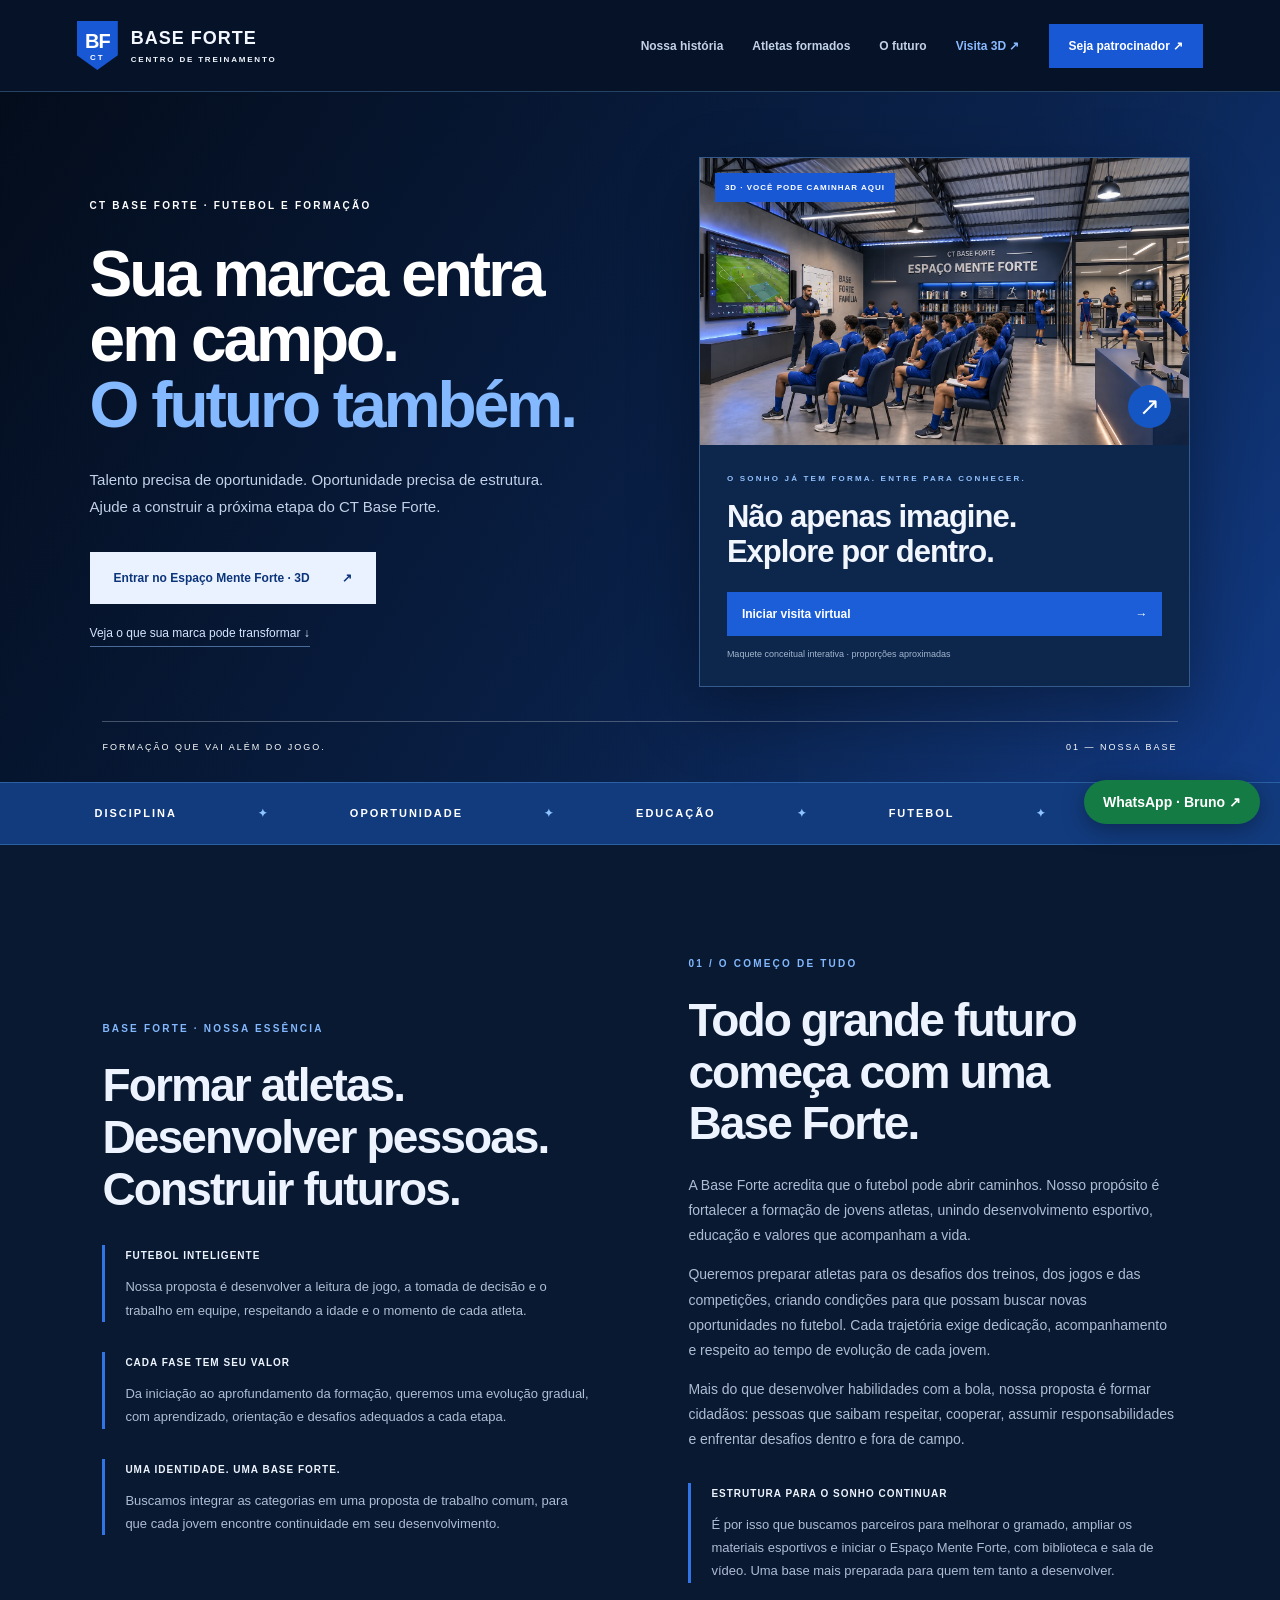
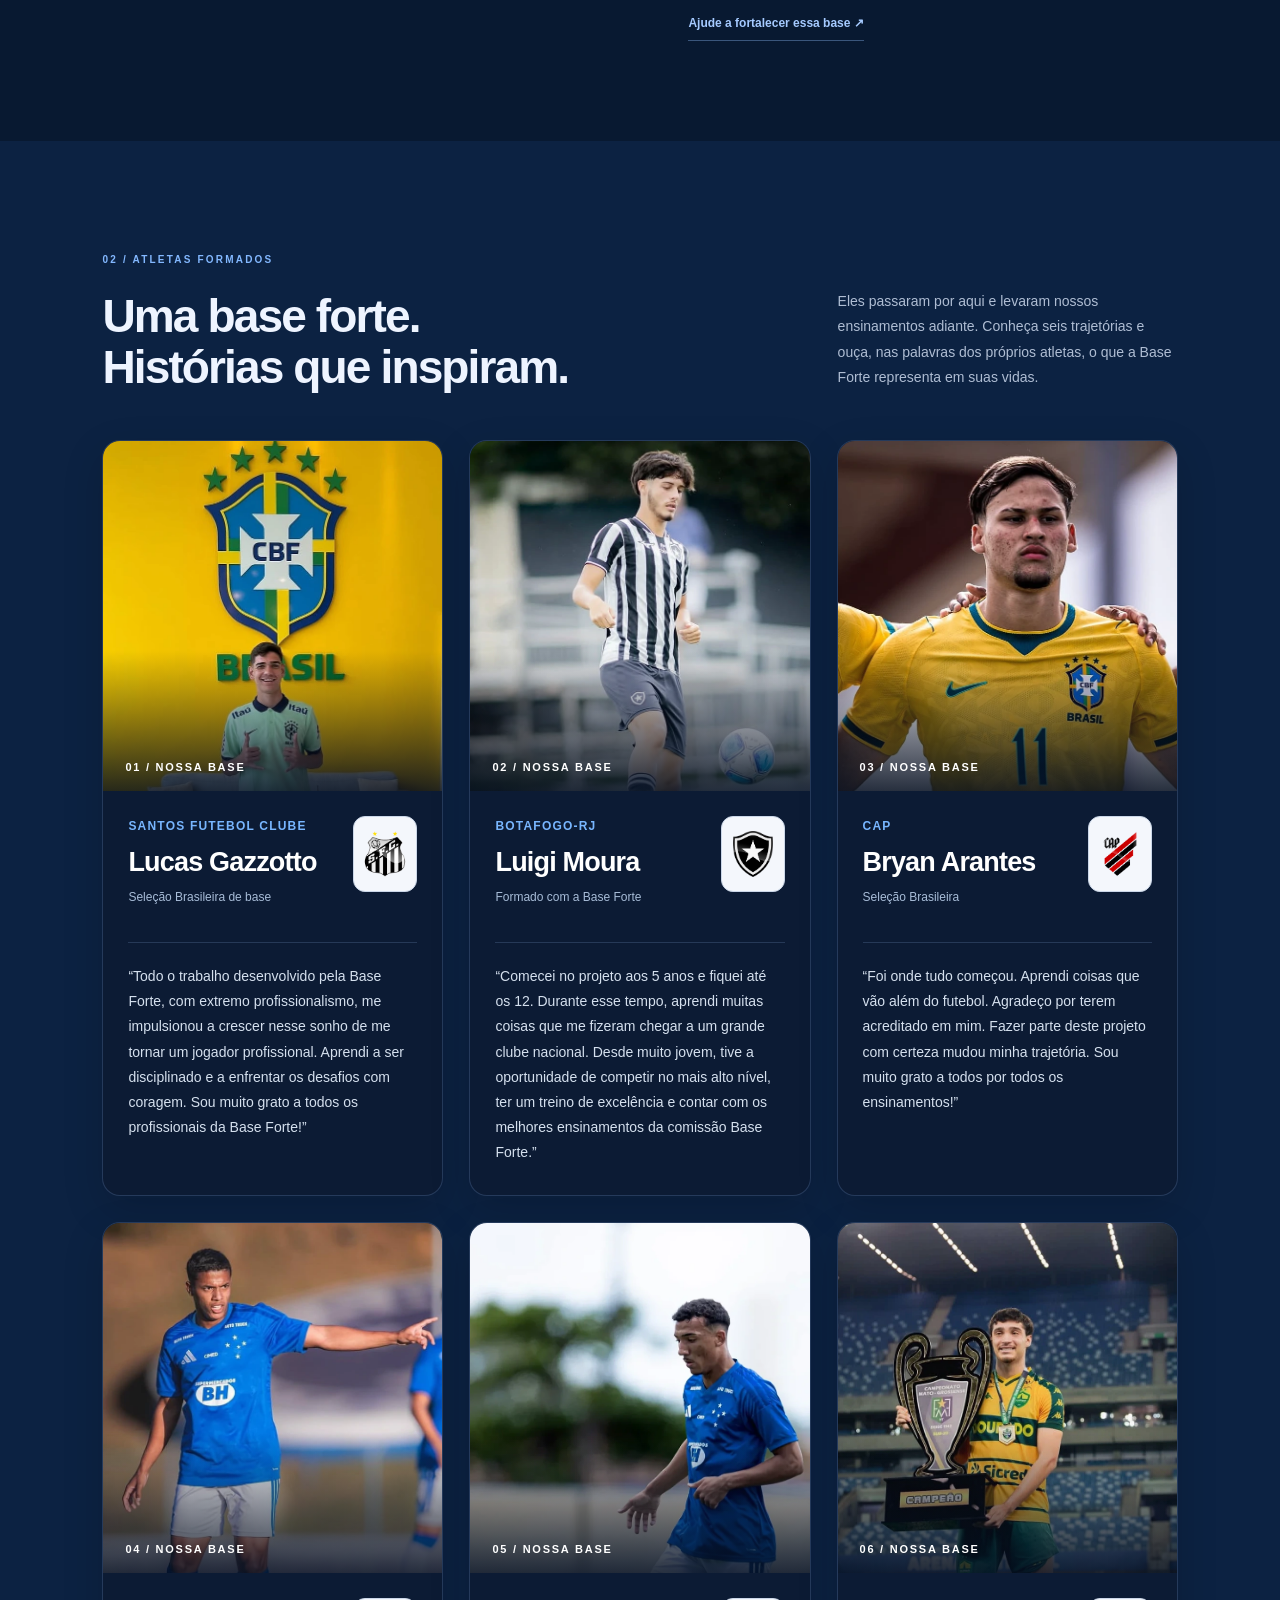
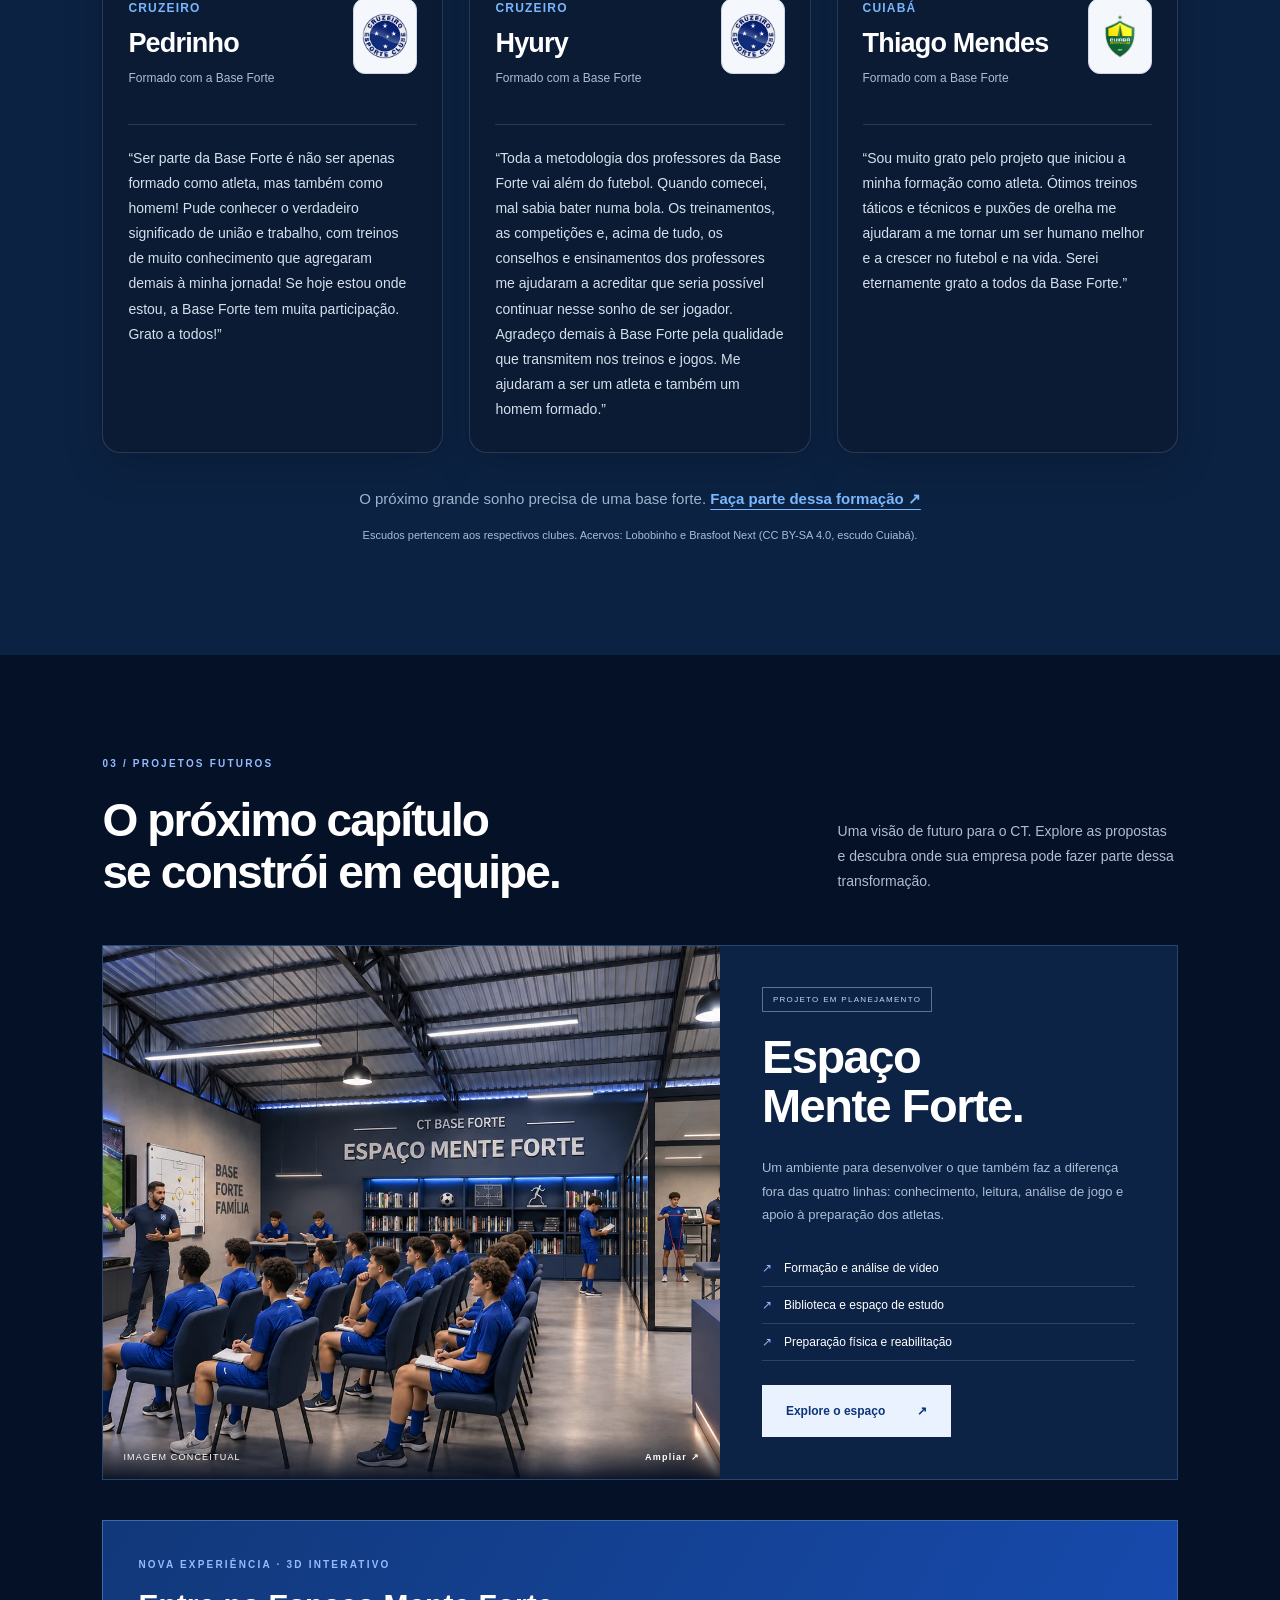
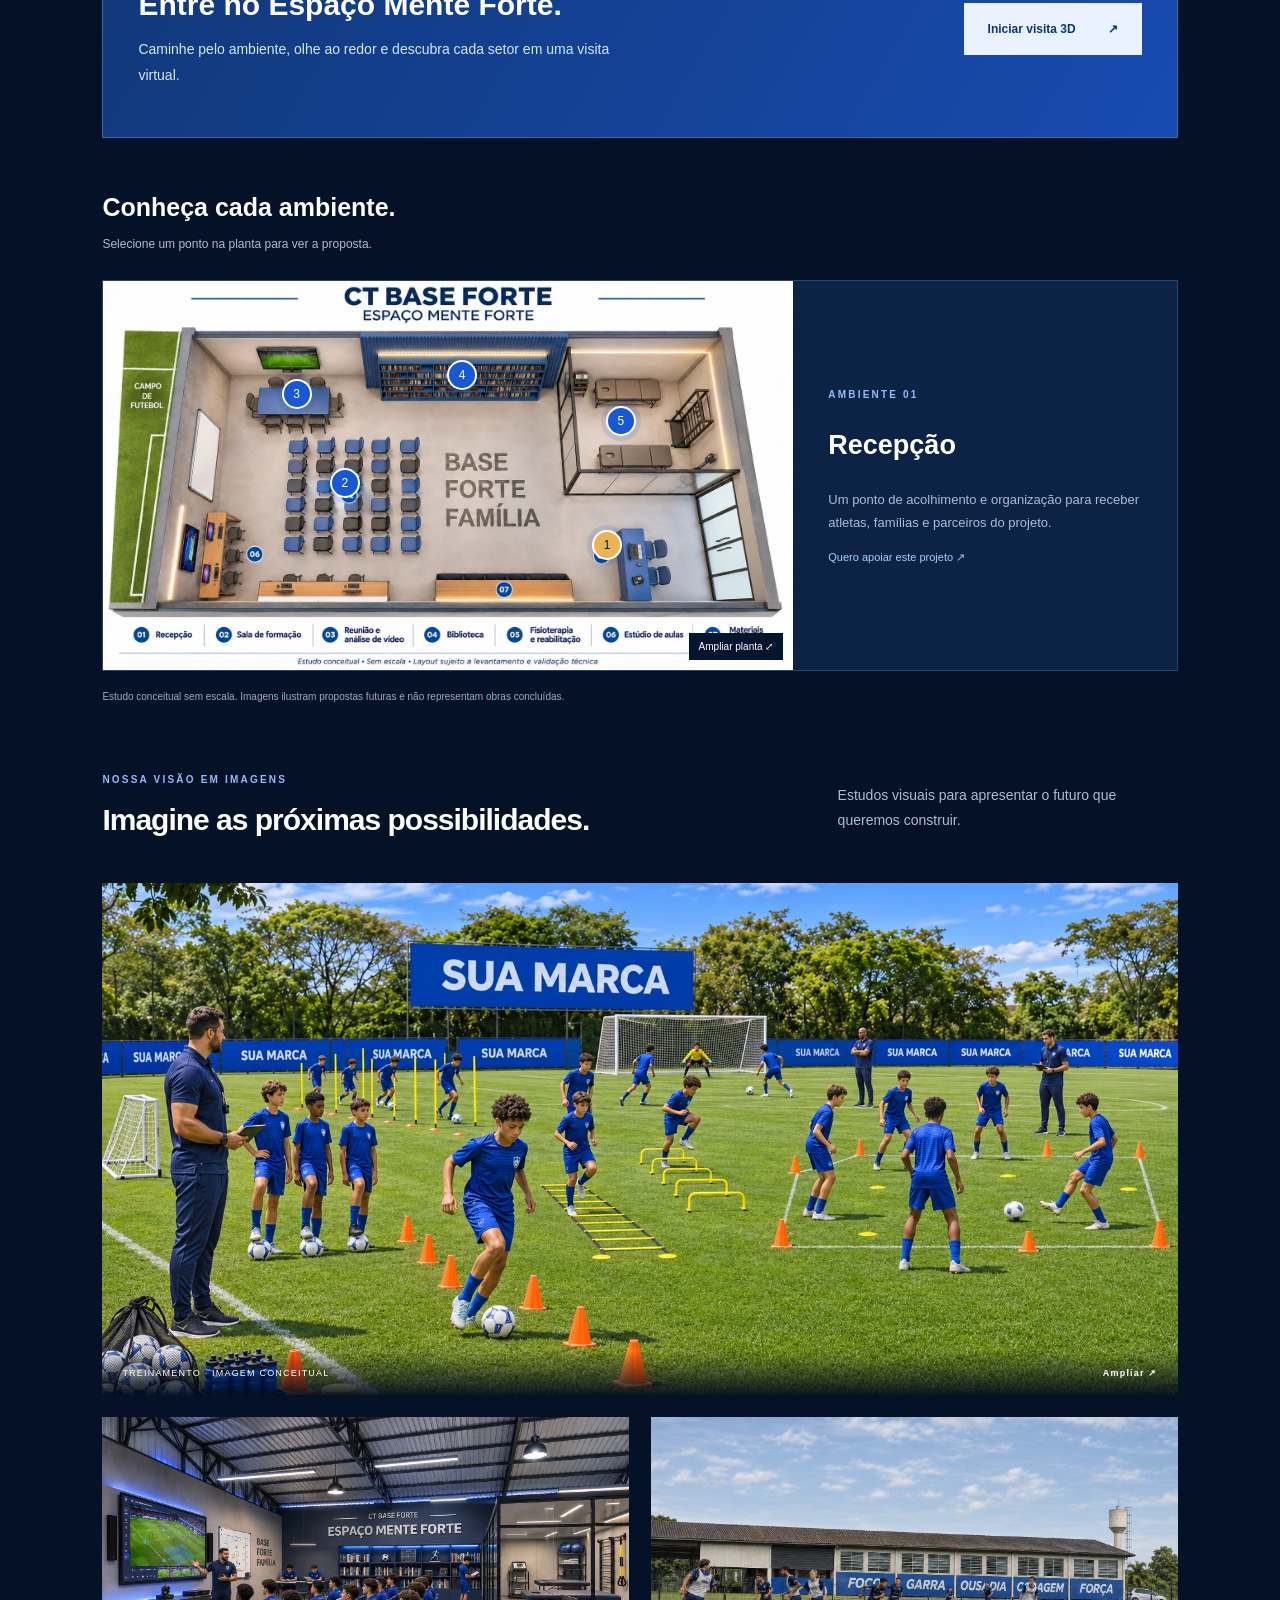
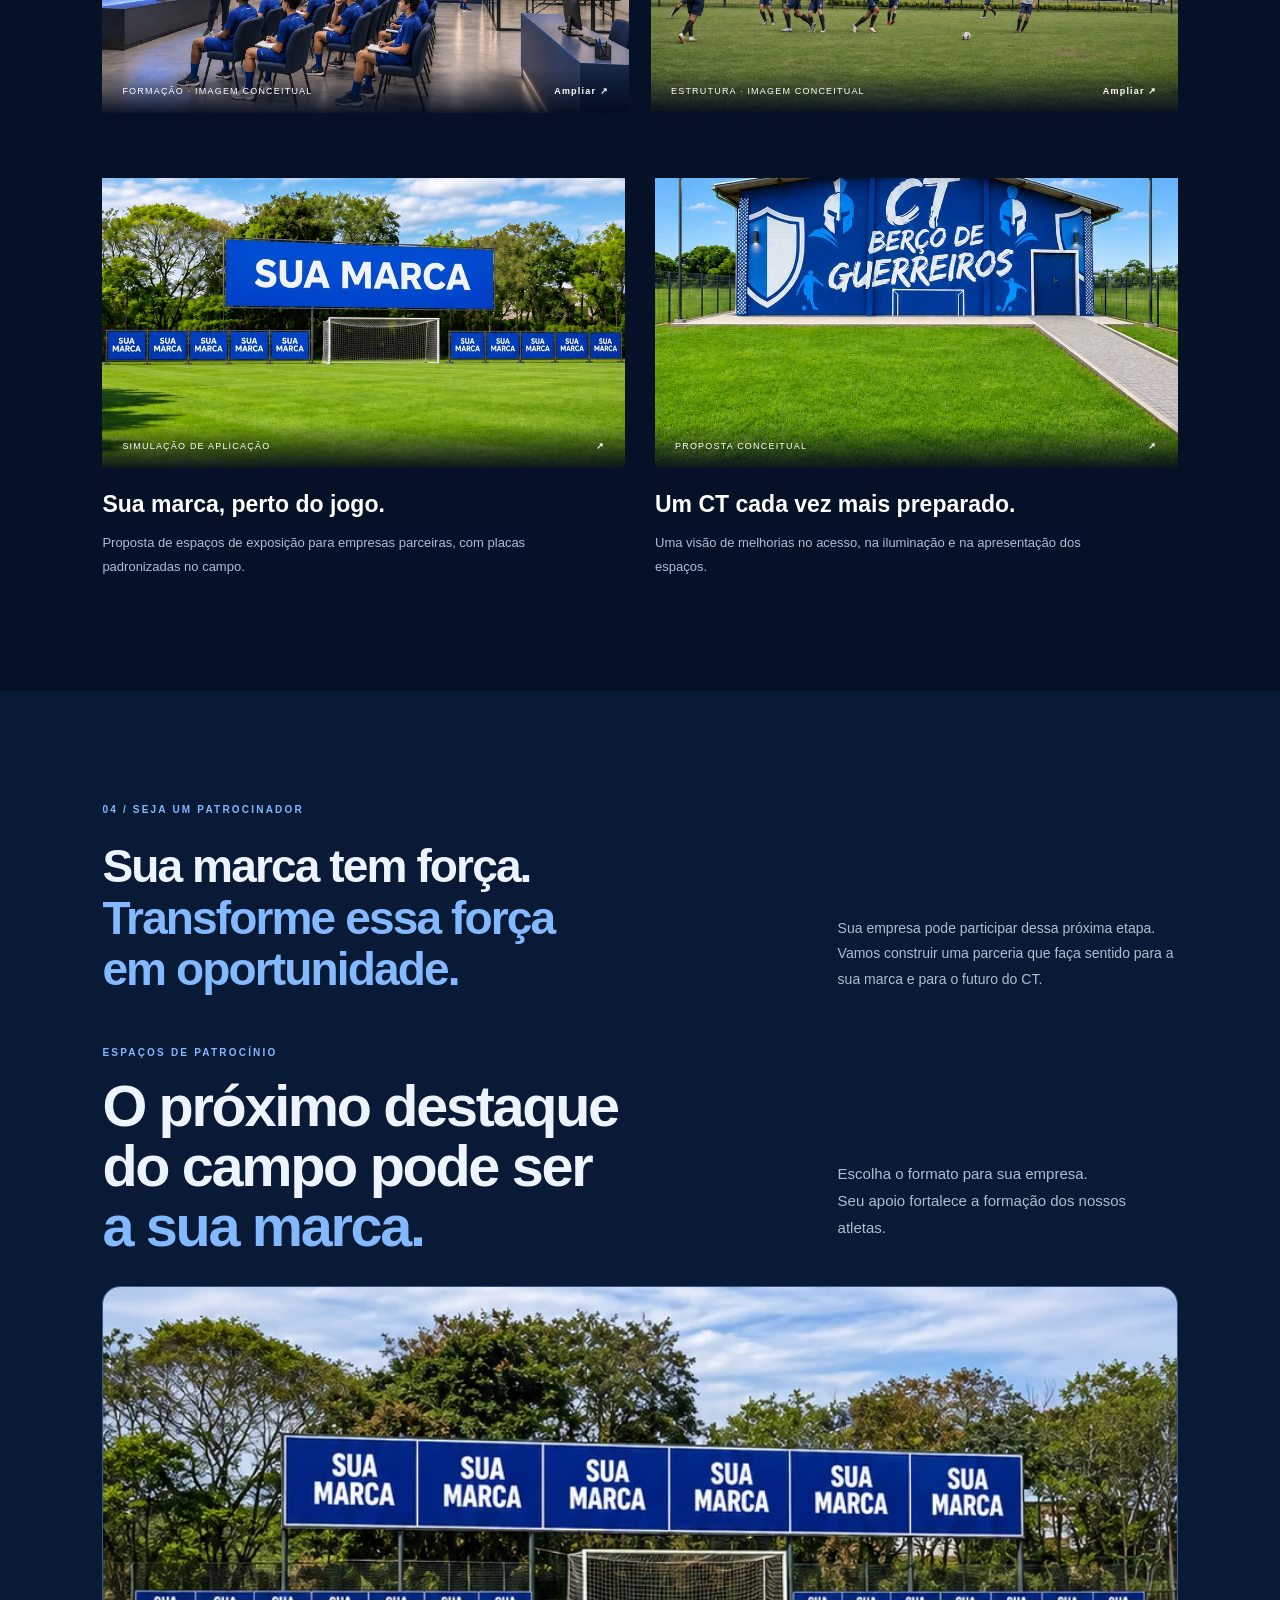
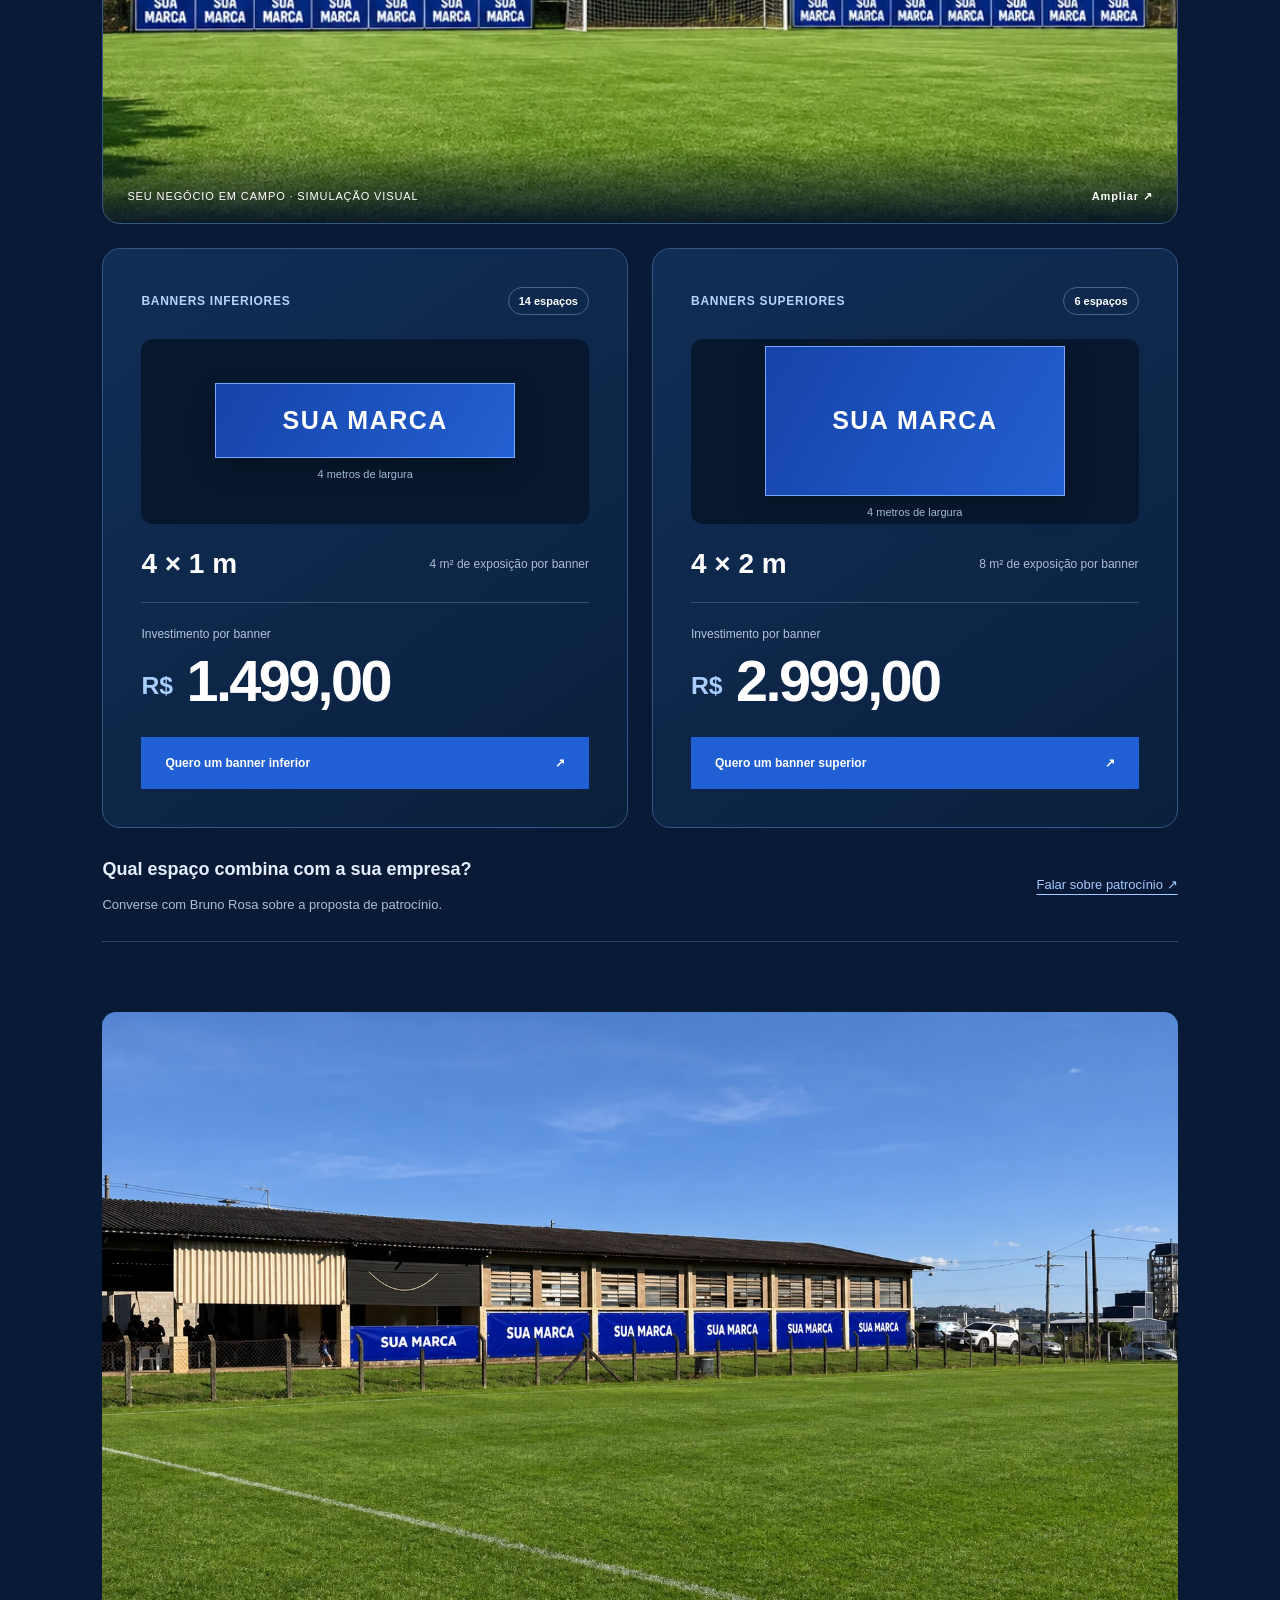
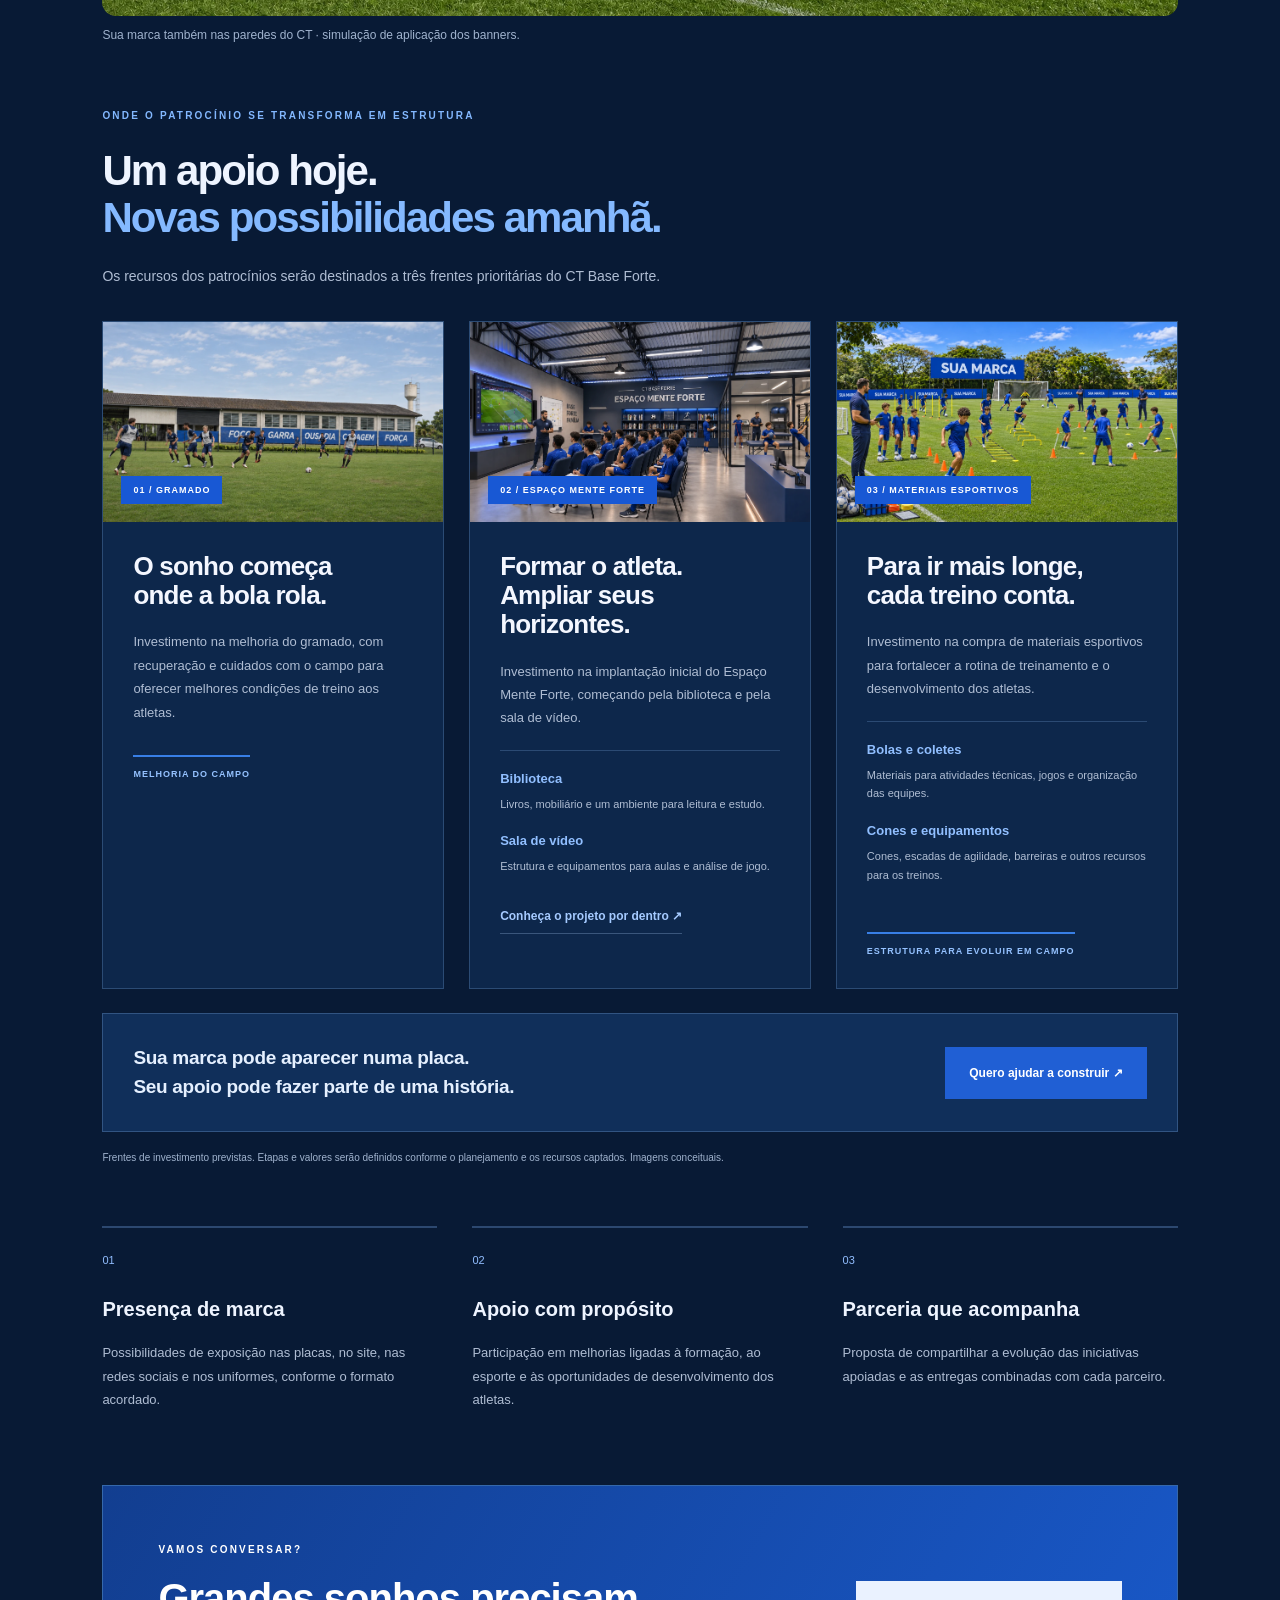
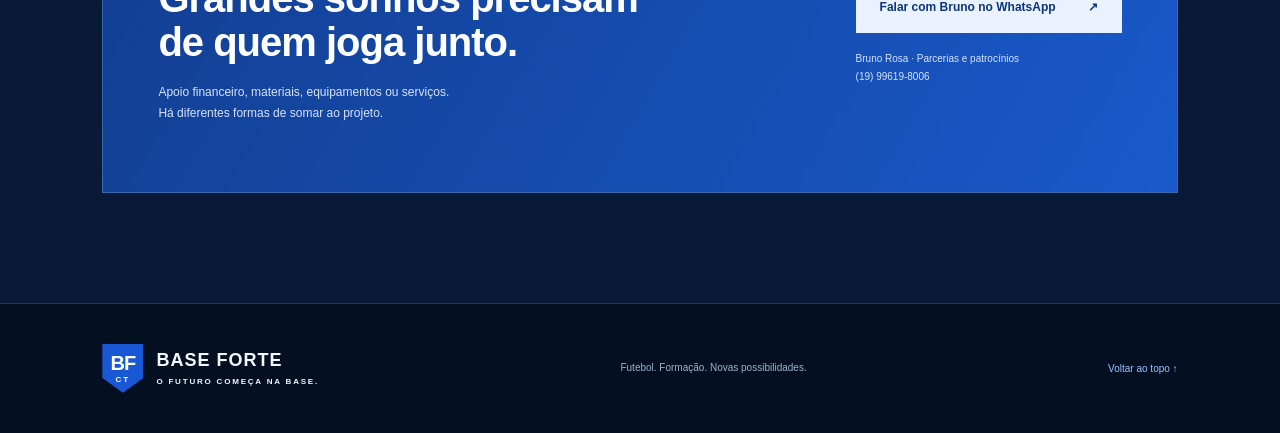
==== commit ef685316: "Apresenta patrocinio com campo em destaque e comparacao visual dos banners" ====
--- a/index.html
+++ b/index.html
@@ -8,7 +8,7 @@
 .bf-crest-credit a{color:inherit;text-underline-offset:3px}
 @media(max-width:380px){.bf-athlete-body>header{padding-right:66px}.bf-club-badge{width:56px;height:68px}}
 </style>
-<style id="bf-banner-offers">.banner-offer{display:grid;grid-template-columns:minmax(0,1fr) minmax(0,1fr);gap:clamp(24px,5vw,70px);align-items:center;margin:48px 0 70px}.banner-art img{display:block;width:100%;height:auto;border-radius:16px;border:1px solid #315482}.banner-copy h3{font-size:clamp(26px,3vw,40px);line-height:1.15;margin:18px 0}.banner-price{border:1px solid #315482;border-radius:12px;padding:22px;margin:20px 0;background:#0d274b}.banner-price>span{font-size:12px;color:#a8ceff;letter-spacing:1px}.banner-price h4{font-size:18px;margin:12px 0}.banner-price strong{font-size:clamp(30px,3.5vw,46px);color:#fff;line-height:1.2}.banner-price p{margin:5px 0 0}.banner-copy>small{display:block;margin-top:16px;color:#a0b3ce}.banner-wall{margin:0 0 65px}.banner-wall img{display:block;width:100%;height:auto;border-radius:14px}.banner-wall figcaption{color:#a0b3ce;font-size:12px;margin-top:12px}@media(max-width:700px){.banner-offer{grid-template-columns:1fr}.banner-art{max-width:520px;margin:auto}.banner-price{padding:20px}.banner-wall{margin-left:0;margin-right:0}}</style></head><body>
+</head><body>
 <header><a class="brand" href="#inicio" aria-label="CT Base Forte, início"><span class="mark">BF<span>CT</span></span><span>BASE FORTE<small>CENTRO DE TREINAMENTO</small></span></a><button class="menu" aria-label="Abrir menu" aria-expanded="false">☰</button><nav aria-label="Menu principal"><a href="#historia">Nossa história</a><a href="#atletas">Atletas formados</a><a href="#projetos">O futuro</a><a class="nav-tour" href="tour/">Visita 3D ↗</a><a class="navcta" href="#apoie">Seja patrocinador ↗</a></nav></header>
 <main><section class="hero" id="inicio"><div class="hero-shade"></div><div class="hero-copy"><span class="eyebrow">CT BASE FORTE · FUTEBOL E FORMAÇÃO</span><h1>Sua marca entra<br>em campo.<br><em>O futuro também.</em></h1><p>Talento precisa de oportunidade. Oportunidade precisa de estrutura. Ajude a construir a próxima etapa do CT Base Forte.</p><div class="actions"><a class="button white" href="tour/">Entrar no Espaço Mente Forte · 3D <span>↗</span></a><a class="textlink" href="#investimentos">Veja o que sua marca pode transformar ↓</a></div></div><a class="hero-tour" href="tour/" aria-label="Entrar na visita 3D do Espaço Mente Forte"><div class="tour-cover"><img src="assets/mente.webp" alt="Proposta do Espaço Mente Forte, visite o ambiente em 3D"><span class="tour-badge">3D · VOCÊ PODE CAMINHAR AQUI</span><span class="tour-play">↗</span></div><div class="tour-caption"><span class="eyebrow">O SONHO JÁ TEM FORMA. ENTRE PARA CONHECER.</span><h2>Não apenas imagine.<br>Explore por dentro.</h2><span class="tour-enter">Iniciar visita virtual <b>→</b></span><small>Maquete conceitual interativa · proporções aproximadas</small></div></a><div class="hero-bottom"><span>FORMAÇÃO QUE VAI ALÉM DO JOGO.</span><span>01 — NOSSA BASE</span></div></section>
 <div class="ribbon"><span>DISCIPLINA</span><b>✦</b><span>OPORTUNIDADE</span><b>✦</b><span>EDUCAÇÃO</span><b>✦</b><span>FUTEBOL</span><b>✦</b><span>FUTURO</span></div>
@@ -17,7 +17,7 @@
 <section class="future" id="projetos"><div class="section-head"><div><span class="eyebrow">03 / PROJETOS FUTUROS</span><h2>O próximo capítulo<br>se constrói em equipe.</h2></div><p>Uma visão de futuro para o CT. Explore as propostas e descubra onde sua empresa pode fazer parte dessa transformação.</p></div><div class="project-feature"><button class="image-button" data-image="mente" aria-label="Ampliar proposta do Espaço Mente Forte"><img loading="lazy" src="assets/mente.webp" alt="Proposta conceitual do Espaço Mente Forte com sala de vídeo, biblioteca e preparação física"><span class="image-label">IMAGEM CONCEITUAL <b>Ampliar ↗</b></span></button><div class="project-copy"><span class="pill">PROJETO EM PLANEJAMENTO</span><h3>Espaço<br>Mente Forte.</h3><p>Um ambiente para desenvolver o que também faz a diferença fora das quatro linhas: conhecimento, leitura, análise de jogo e apoio à preparação dos atletas.</p><ul><li>Formação e análise de vídeo</li><li>Biblioteca e espaço de estudo</li><li>Preparação física e reabilitação</li></ul><a class="button white" href="#explorar">Explore o espaço <span>↗</span></a></div></div>
 <div class="tour-invite"><div><span class="eyebrow">NOVA EXPERIÊNCIA · 3D INTERATIVO</span><h3>Entre no Espaço Mente Forte.</h3><p>Caminhe pelo ambiente, olhe ao redor e descubra cada setor em uma visita virtual.</p></div><a class="button white" href="tour/">Iniciar visita 3D <span>↗</span></a></div><div class="explorer" id="explorar"><div class="explore-title"><h3>Conheça cada ambiente.</h3><p>Selecione um ponto na planta para ver a proposta.</p></div><div class="explorer-grid"><div class="plan"><img loading="lazy" src="assets/planta.webp" alt="Planta conceitual do Espaço Mente Forte"><button style="left:73%;top:68%" data-zone="0" aria-label="Recepção" class="hotspot active">1</button><button style="left:35%;top:52%" data-zone="1" aria-label="Sala de formação" class="hotspot">2</button><button style="left:28%;top:29%" data-zone="2" aria-label="Análise de vídeo" class="hotspot">3</button><button style="left:52%;top:24%" data-zone="3" aria-label="Biblioteca" class="hotspot">4</button><button style="left:75%;top:36%" data-zone="4" aria-label="Preparação física" class="hotspot">5</button><button class="plan-zoom" data-image="planta">Ampliar planta ⤢</button></div><div class="zone" aria-live="polite"><span class="eyebrow" id="zone-index">AMBIENTE 01</span><h3 id="zone-title">Recepção</h3><p id="zone-text">Um ponto de acolhimento e organização para receber atletas, famílias e parceiros do projeto.</p><a href="#apoie">Quero apoiar este projeto ↗</a></div></div><small class="concept-note">Estudo conceitual sem escala. Imagens ilustram propostas futuras e não representam obras concluídas.</small></div>
 <div class="concept-gallery"><div class="section-head"><div><span class="eyebrow">NOSSA VISÃO EM IMAGENS</span><h3>Imagine as próximas possibilidades.</h3></div><p>Estudos visuais para apresentar o futuro que queremos construir.</p></div><div class="gallery-grid"><button class="image-button" data-image="treino"><img loading="lazy" src="assets/treino.webp" alt="Conceito de treino organizado com atletas, cones e estações de agilidade"><span class="image-label">TREINAMENTO · IMAGEM CONCEITUAL <b>Ampliar ↗</b></span></button><button class="image-button" data-image="aula"><img loading="lazy" src="assets/aula.webp" alt="Conceito de aula com atletas no Espaço Mente Forte"><span class="image-label">FORMAÇÃO · IMAGEM CONCEITUAL <b>Ampliar ↗</b></span></button><button class="image-button" data-image="campo"><img loading="lazy" src="assets/campo.webp" alt="Proposta visual do campo com gramado e placas renovados"><span class="image-label">ESTRUTURA · IMAGEM CONCEITUAL <b>Ampliar ↗</b></span></button></div></div><div class="project-pair"><article><button class="image-button" data-image="placas"><img loading="lazy" src="assets/placas.webp" alt="Simulação de placas azuis para marcas parceiras no campo"><span class="image-label">SIMULAÇÃO DE APLICAÇÃO <b>↗</b></span></button><h3>Sua marca, perto do jogo.</h3><p>Proposta de espaços de exposição para empresas parceiras, com placas padronizadas no campo.</p></article><article><button class="image-button" data-image="fachada"><img loading="lazy" src="assets/fachada.webp" alt="Proposta de melhoria da fachada e acesso ao CT"><span class="image-label">PROPOSTA CONCEITUAL <b>↗</b></span></button><h3>Um CT cada vez mais preparado.</h3><p>Uma visão de melhorias no acesso, na iluminação e na apresentação dos espaços.</p></article></div></section>
-<section class="section sponsor" id="apoie"><div class="section-head"><div><span class="eyebrow blue">04 / SEJA UM PATROCINADOR</span><h2>Sua marca tem força.<br><em>Transforme essa força<br>em oportunidade.</em></h2></div><p>Sua empresa pode participar dessa próxima etapa. Vamos construir uma parceria que faça sentido para a sua marca e para o futuro do CT.</p></div><div class="banner-offer" id="banners"><div class="banner-art"><a href="assets/patrocinio-banners.webp" target="_blank" rel="noopener" aria-label="Ampliar apresentação dos banners de patrocínio"><img src="assets/patrocinio-banners.webp" alt="Simulação de patrocínio do CT Base Forte com 14 banners inferiores e 6 superiores" width="941" height="1672" loading="lazy"></a></div><div class="banner-copy"><span class="eyebrow blue">SUA MARCA EM CAMPO</span><h3>Visibilidade para sua empresa.<br>Oportunidade para nossos atletas.</h3><p>Escolha o espaço para sua marca e faça parte da próxima etapa do CT Base Forte.</p><article class="banner-price"><span>BANNERS INFERIORES</span><h4>14 espaços · 4 × 1 m cada</h4><strong>R$ 1.499,00</strong><p>por banner</p></article><article class="banner-price"><span>BANNERS SUPERIORES</span><h4>6 espaços · 4 × 2 m cada</h4><strong>R$ 2.999,00</strong><p>por banner</p></article><a class="button" href="https://wa.me/5519996198006?text=Ol%C3%A1%2C%20Bruno%21%20Quero%20saber%20mais%20sobre%20o%20patroc%C3%ADnio%20do%20CT%20Base%20Forte." target="_blank" rel="noopener noreferrer">Quero minha marca em campo ↗</a><small>Simulação visual dos espaços de exposição.</small></div></div><figure class="banner-wall"><a href="assets/patrocinio-paredes.webp" target="_blank" rel="noopener"><img src="assets/patrocinio-paredes.webp" width="1674" height="940" alt="Simulação de banners Sua Marca nas faixas brancas das paredes do CT Base Forte" loading="lazy"></a><figcaption>Sua marca também nas paredes do CT · simulação de aplicação dos banners.</figcaption></figure><div class="investment" id="investimentos"><div class="investment-head"><span class="eyebrow blue">ONDE O PATROCÍNIO SE TRANSFORMA EM ESTRUTURA</span><h2>Um apoio hoje.<br><em>Novas possibilidades amanhã.</em></h2><p>Os recursos dos patrocínios serão destinados a três frentes prioritárias do CT Base Forte.</p></div><div class="investment-grid"><article class="investment-card"><div class="investment-photo"><img loading="lazy" src="assets/campo.webp" alt="Proposta visual de melhoria do gramado"><span>01 / GRAMADO</span></div><div class="investment-body"><h3>O sonho começa<br>onde a bola rola.</h3><p>Investimento na melhoria do gramado, com recuperação e cuidados com o campo para oferecer melhores condições de treino aos atletas.</p><span class="investment-tag">MELHORIA DO CAMPO</span></div></article><article class="investment-card"><div class="investment-photo"><img loading="lazy" src="assets/mente.webp" alt="Estudo conceitual da biblioteca e sala de vídeo do Espaço Mente Forte"><span>02 / ESPAÇO MENTE FORTE</span></div><div class="investment-body"><h3>Formar o atleta.<br>Ampliar seus horizontes.</h3><p>Investimento na implantação inicial do Espaço Mente Forte, começando pela biblioteca e pela sala de vídeo.</p><div class="investment-details"><div><b>Biblioteca</b><span>Livros, mobiliário e um ambiente para leitura e estudo.</span></div><div><b>Sala de vídeo</b><span>Estrutura e equipamentos para aulas e análise de jogo.</span></div></div><a class="underlink" href="tour/">Conheça o projeto por dentro ↗</a></div></article><article class="investment-card"><div class="investment-photo"><img loading="lazy" src="assets/treino.webp" alt="Proposta de treino com bolas, cones, escada de agilidade e barreiras"><span>03 / MATERIAIS ESPORTIVOS</span></div><div class="investment-body"><h3>Para ir mais longe,<br>cada treino conta.</h3><p>Investimento na compra de materiais esportivos para fortalecer a rotina de treinamento e o desenvolvimento dos atletas.</p><div class="investment-details"><div><b>Bolas e coletes</b><span>Materiais para atividades técnicas, jogos e organização das equipes.</span></div><div><b>Cones e equipamentos</b><span>Cones, escadas de agilidade, barreiras e outros recursos para os treinos.</span></div></div><span class="investment-tag">ESTRUTURA PARA EVOLUIR EM CAMPO</span></div></article></div><div class="investment-bottom"><strong>Sua marca pode aparecer numa placa.<br>Seu apoio pode fazer parte de uma história.</strong><a class="button" href="https://wa.me/5519996198006?text=Ol%C3%A1%2C%20Bruno%21%20Quero%20saber%20mais%20sobre%20o%20patroc%C3%ADnio%20do%20CT%20Base%20Forte." target="_blank" rel="noopener noreferrer">Quero ajudar a construir ↗</a></div><small class="investment-note">Frentes de investimento previstas. Etapas e valores serão definidos conforme o planejamento e os recursos captados. Imagens conceituais.</small></div><div class="benefits"><article><span>01</span><h3>Presença de marca</h3><p>Possibilidades de exposição nas placas, no site, nas redes sociais e nos uniformes, conforme o formato acordado.</p></article><article><span>02</span><h3>Apoio com propósito</h3><p>Participação em melhorias ligadas à formação, ao esporte e às oportunidades de desenvolvimento dos atletas.</p></article><article><span>03</span><h3>Parceria que acompanha</h3><p>Proposta de compartilhar a evolução das iniciativas apoiadas e as entregas combinadas com cada parceiro.</p></article></div><div class="contact-panel"><div><span class="eyebrow">VAMOS CONVERSAR?</span><h3>Grandes sonhos precisam<br>de quem joga junto.</h3><p>Apoio financeiro, materiais, equipamentos ou serviços.<br>Há diferentes formas de somar ao projeto.</p></div><div><a class="button white" id="interest" href="https://wa.me/5519996198006?text=Ol%C3%A1%2C%20Bruno%21%20Quero%20saber%20mais%20sobre%20o%20patroc%C3%ADnio%20do%20CT%20Base%20Forte." target="_blank" rel="noopener noreferrer">Falar com Bruno no WhatsApp <span>↗</span></a><p class="contact-note">Bruno Rosa · Parcerias e patrocínios<br>(19) 99619-8006</p></div></div></section></main>
+<section class="section sponsor" id="apoie"><div class="section-head"><div><span class="eyebrow blue">04 / SEJA UM PATROCINADOR</span><h2>Sua marca tem força.<br><em>Transforme essa força<br>em oportunidade.</em></h2></div><p>Sua empresa pode participar dessa próxima etapa. Vamos construir uma parceria que faça sentido para a sua marca e para o futuro do CT.</p></div><div class="sponsor-showcase" id="banners"><div class="showcase-heading"><div><span class="eyebrow blue">ESPAÇOS DE PATROCÍNIO</span><h3>O próximo destaque<br>do campo pode ser<br><em>a sua marca.</em></h3></div><p>Escolha o formato para sua empresa.<br>Seu apoio fortalece a formação dos nossos atletas.</p></div><a class="stadium-preview" href="assets/patrocinio-banners.webp" target="_blank" rel="noopener" aria-label="Ampliar simulação dos banners no campo"><img src="assets/patrocinio-banners.webp" width="941" height="1672" alt="Simulação dos banners superiores e inferiores com Sua Marca no campo do CT Base Forte" loading="lazy"><span class="stadium-caption">SEU NEGÓCIO EM CAMPO · SIMULAÇÃO VISUAL <b>Ampliar ↗</b></span></a><div class="showcase-options"><article class="sponsor-option"><div class="option-top"><span>BANNERS INFERIORES</span><span class="space-count">14 espaços</span></div><div class="format-preview"><div class="format-banner wide"><span>SUA MARCA</span></div><span class="format-dimension">4 metros de largura</span></div><div class="format-details"><strong>4 × 1 m</strong><span>4 m² de exposição por banner</span></div><div class="option-price"><span>Investimento por banner</span><strong><small>R$</small> 1.499,00</strong></div><a class="button" href="https://wa.me/5519996198006?text=Ol%C3%A1%2C%20Bruno%21%20Tenho%20interesse%20em%20um%20banner%20inferior%20de%204%20%C3%97%201%20m%20no%20CT%20Base%20Forte.%20Podemos%20conversar%3F" target="_blank" rel="noopener noreferrer">Quero um banner inferior <span>↗</span></a></article><article class="sponsor-option"><div class="option-top"><span>BANNERS SUPERIORES</span><span class="space-count">6 espaços</span></div><div class="format-preview"><div class="format-banner tall"><span>SUA MARCA</span></div><span class="format-dimension">4 metros de largura</span></div><div class="format-details"><strong>4 × 2 m</strong><span>8 m² de exposição por banner</span></div><div class="option-price"><span>Investimento por banner</span><strong><small>R$</small> 2.999,00</strong></div><a class="button" href="https://wa.me/5519996198006?text=Ol%C3%A1%2C%20Bruno%21%20Tenho%20interesse%20em%20um%20banner%20superior%20de%204%20%C3%97%202%20m%20no%20CT%20Base%20Forte.%20Podemos%20conversar%3F" target="_blank" rel="noopener noreferrer">Quero um banner superior <span>↗</span></a></article></div><div class="showcase-contact"><p><strong>Qual espaço combina com a sua empresa?</strong><span>Converse com Bruno Rosa sobre a proposta de patrocínio.</span></p><a href="https://wa.me/5519996198006?text=Ol%C3%A1%2C%20Bruno%21%20Quero%20saber%20mais%20sobre%20os%20banners%20do%20CT%20Base%20Forte." target="_blank" rel="noopener noreferrer">Falar sobre patrocínio ↗</a></div></div><figure class="banner-wall"><a href="assets/patrocinio-paredes.webp" target="_blank" rel="noopener"><img src="assets/patrocinio-paredes.webp" width="1674" height="940" alt="Simulação de banners Sua Marca nas faixas brancas das paredes do CT Base Forte" loading="lazy"></a><figcaption>Sua marca também nas paredes do CT · simulação de aplicação dos banners.</figcaption></figure><div class="investment" id="investimentos"><div class="investment-head"><span class="eyebrow blue">ONDE O PATROCÍNIO SE TRANSFORMA EM ESTRUTURA</span><h2>Um apoio hoje.<br><em>Novas possibilidades amanhã.</em></h2><p>Os recursos dos patrocínios serão destinados a três frentes prioritárias do CT Base Forte.</p></div><div class="investment-grid"><article class="investment-card"><div class="investment-photo"><img loading="lazy" src="assets/campo.webp" alt="Proposta visual de melhoria do gramado"><span>01 / GRAMADO</span></div><div class="investment-body"><h3>O sonho começa<br>onde a bola rola.</h3><p>Investimento na melhoria do gramado, com recuperação e cuidados com o campo para oferecer melhores condições de treino aos atletas.</p><span class="investment-tag">MELHORIA DO CAMPO</span></div></article><article class="investment-card"><div class="investment-photo"><img loading="lazy" src="assets/mente.webp" alt="Estudo conceitual da biblioteca e sala de vídeo do Espaço Mente Forte"><span>02 / ESPAÇO MENTE FORTE</span></div><div class="investment-body"><h3>Formar o atleta.<br>Ampliar seus horizontes.</h3><p>Investimento na implantação inicial do Espaço Mente Forte, começando pela biblioteca e pela sala de vídeo.</p><div class="investment-details"><div><b>Biblioteca</b><span>Livros, mobiliário e um ambiente para leitura e estudo.</span></div><div><b>Sala de vídeo</b><span>Estrutura e equipamentos para aulas e análise de jogo.</span></div></div><a class="underlink" href="tour/">Conheça o projeto por dentro ↗</a></div></article><article class="investment-card"><div class="investment-photo"><img loading="lazy" src="assets/treino.webp" alt="Proposta de treino com bolas, cones, escada de agilidade e barreiras"><span>03 / MATERIAIS ESPORTIVOS</span></div><div class="investment-body"><h3>Para ir mais longe,<br>cada treino conta.</h3><p>Investimento na compra de materiais esportivos para fortalecer a rotina de treinamento e o desenvolvimento dos atletas.</p><div class="investment-details"><div><b>Bolas e coletes</b><span>Materiais para atividades técnicas, jogos e organização das equipes.</span></div><div><b>Cones e equipamentos</b><span>Cones, escadas de agilidade, barreiras e outros recursos para os treinos.</span></div></div><span class="investment-tag">ESTRUTURA PARA EVOLUIR EM CAMPO</span></div></article></div><div class="investment-bottom"><strong>Sua marca pode aparecer numa placa.<br>Seu apoio pode fazer parte de uma história.</strong><a class="button" href="https://wa.me/5519996198006?text=Ol%C3%A1%2C%20Bruno%21%20Quero%20saber%20mais%20sobre%20o%20patroc%C3%ADnio%20do%20CT%20Base%20Forte." target="_blank" rel="noopener noreferrer">Quero ajudar a construir ↗</a></div><small class="investment-note">Frentes de investimento previstas. Etapas e valores serão definidos conforme o planejamento e os recursos captados. Imagens conceituais.</small></div><div class="benefits"><article><span>01</span><h3>Presença de marca</h3><p>Possibilidades de exposição nas placas, no site, nas redes sociais e nos uniformes, conforme o formato acordado.</p></article><article><span>02</span><h3>Apoio com propósito</h3><p>Participação em melhorias ligadas à formação, ao esporte e às oportunidades de desenvolvimento dos atletas.</p></article><article><span>03</span><h3>Parceria que acompanha</h3><p>Proposta de compartilhar a evolução das iniciativas apoiadas e as entregas combinadas com cada parceiro.</p></article></div><div class="contact-panel"><div><span class="eyebrow">VAMOS CONVERSAR?</span><h3>Grandes sonhos precisam<br>de quem joga junto.</h3><p>Apoio financeiro, materiais, equipamentos ou serviços.<br>Há diferentes formas de somar ao projeto.</p></div><div><a class="button white" id="interest" href="https://wa.me/5519996198006?text=Ol%C3%A1%2C%20Bruno%21%20Quero%20saber%20mais%20sobre%20o%20patroc%C3%ADnio%20do%20CT%20Base%20Forte." target="_blank" rel="noopener noreferrer">Falar com Bruno no WhatsApp <span>↗</span></a><p class="contact-note">Bruno Rosa · Parcerias e patrocínios<br>(19) 99619-8006</p></div></div></section></main>
 <footer><a class="brand" href="#inicio"><span class="mark">BF<span>CT</span></span><span>BASE FORTE<small>O FUTURO COMEÇA NA BASE.</small></span></a><p>Futebol. Formação. Novas possibilidades.</p><a href="#inicio">Voltar ao topo ↑</a></footer>
 <dialog id="viewer"><div class="viewer-bar"><span id="caption"></span><div><button id="minus" aria-label="Diminuir zoom">−</button><button id="plus" aria-label="Aumentar zoom">+</button><button id="reset">Ajustar</button><button id="close-viewer" aria-label="Fechar imagem">✕</button></div></div><div id="viewport"><img id="full-image" alt=""></div><p class="viewer-tip">Use + e − ou a roda do mouse para ampliar. Arraste para explorar.</p></dialog>
 <script src="app.js"></script><a class="whatsapp-contact" href="https://wa.me/5519996198006?text=Ol%C3%A1%2C%20Bruno%21%20Quero%20saber%20mais%20sobre%20o%20patroc%C3%ADnio%20do%20CT%20Base%20Forte." target="_blank" rel="noopener noreferrer" aria-label="Falar com Bruno Rosa no WhatsApp">WhatsApp · Bruno ↗</a></body></html>
--- a/style.css
+++ b/style.css
@@ -34,4 +34,6 @@
 .bf-athlete-body>header{display:block;position:static;inset:auto;width:auto;height:auto;padding:0 0 20px;margin:0;background:transparent;border:0;box-shadow:none;backdrop-filter:none;z-index:auto}.bf-athlete-body>header h3{display:block;margin:0 0 10px}.bf-athlete-body>header p{display:block}
 
 /* Contact and consistent athlete portraits */
-.whatsapp-contact{position:fixed;right:20px;bottom:76px;z-index:80;background:#157b45;color:#fff;padding:14px 19px;border-radius:28px;font-size:14px;font-weight:700;box-shadow:0 6px 24px #0005;text-decoration:none}.whatsapp-contact:hover{background:#116438}.whatsapp-contact:focus-visible{outline:3px solid #fff;outline-offset:3px}.bf-athlete-photo img{object-position:center 25%}.bf-athlete:first-child .bf-athlete-photo img{object-fit:cover;object-position:center 62%;background:#13294a}@media(max-width:620px){.bf-athlete-photo{height:auto;aspect-ratio:4/5}.whatsapp-contact{right:12px;bottom:72px;font-size:12px;padding:12px 16px}}+.whatsapp-contact{position:fixed;right:20px;bottom:76px;z-index:80;background:#157b45;color:#fff;padding:14px 19px;border-radius:28px;font-size:14px;font-weight:700;box-shadow:0 6px 24px #0005;text-decoration:none}.whatsapp-contact:hover{background:#116438}.whatsapp-contact:focus-visible{outline:3px solid #fff;outline-offset:3px}.bf-athlete-photo img{object-position:center top}.bf-athlete:first-child .bf-athlete-photo img{object-fit:cover;object-position:center 62%;background:#13294a}@media(max-width:620px){.bf-athlete-photo{height:auto;aspect-ratio:4/5}.whatsapp-contact{right:12px;bottom:72px;font-size:12px;padding:12px 16px}}
+/* Sponsor showcase: visual context, formats and prices. */
+.sponsor-showcase{margin:48px 0 70px;scroll-margin-top:110px}.showcase-heading{display:flex;align-items:end;justify-content:space-between;gap:35px;margin-bottom:30px}.showcase-heading h3{font-size:clamp(34px,4.5vw,62px);line-height:1.04;letter-spacing:-.04em;margin:16px 0 0}.showcase-heading p{max-width:340px;font-size:15px;line-height:1.8}.stadium-preview{display:block;position:relative;aspect-ratio:16/8;overflow:hidden;border-radius:18px;border:1px solid #355786;background:#10305a}.stadium-preview img{width:100%;height:100%;display:block;object-fit:cover;object-position:50% 48%;transition:transform .35s}.stadium-preview:hover img{transform:scale(1.015)}.stadium-caption{position:absolute;bottom:0;left:0;right:0;padding:45px 24px 20px;background:linear-gradient(transparent,#031127ed);color:#fff;font-size:11px;letter-spacing:.08em;display:flex;justify-content:space-between;gap:15px}.showcase-options{display:grid;grid-template-columns:1fr 1fr;gap:24px;margin-top:24px}.sponsor-option{padding:clamp(22px,3vw,38px);border:1px solid #355786;border-radius:18px;background:linear-gradient(145deg,#112e56,#0a203d);min-width:0}.option-top{display:flex;justify-content:space-between;gap:12px;align-items:center;font-size:12px;font-weight:700;letter-spacing:.06em;color:#b5d4ff}.space-count{padding:7px 10px;border:1px solid #486589;border-radius:20px;white-space:nowrap;color:#fff;font-size:11px;letter-spacing:0}.format-preview{height:185px;display:flex;flex-direction:column;align-items:center;justify-content:center;gap:10px;background:#07182e;border-radius:12px;margin:24px 0}.format-banner{width:72%;max-width:300px;background:linear-gradient(120deg,#1643a8,#2360d1);border:1px solid #76a6ff;display:flex;align-items:center;justify-content:center;box-shadow:0 10px 25px #0004}.format-banner.wide{aspect-ratio:4/1}.format-banner.tall{aspect-ratio:2/1}.format-banner span{font-size:clamp(15px,2vw,25px);letter-spacing:.06em;font-weight:800;color:white}.format-dimension{font-size:11px;color:#a3b9d4}.format-details{display:flex;align-items:center;gap:16px;justify-content:space-between;padding-bottom:22px;border-bottom:1px solid #355071}.format-details strong{font-size:28px;color:#fff;white-space:nowrap}.format-details>span{font-size:12px;color:#acbdd4;text-align:right}.option-price{padding:24px 0}.option-price>span{display:block;color:#b3c5dd;font-size:12px;margin-bottom:9px}.option-price>strong{display:block;font-size:clamp(36px,4.5vw,60px);letter-spacing:-.045em;color:#fff;line-height:1.1;font-variant-numeric:tabular-nums}.option-price small{font-size:.43em;vertical-align:middle;letter-spacing:0;color:#a9cfff}.sponsor-option .button{width:100%;justify-content:space-between}.showcase-contact{display:flex;justify-content:space-between;align-items:center;gap:24px;padding:25px 0;border-bottom:1px solid #294669}.showcase-contact p{margin:0}.showcase-contact strong,.showcase-contact p span{display:block}.showcase-contact strong{font-size:18px;color:#e6efff;margin-bottom:7px}.showcase-contact p span{font-size:13px}.showcase-contact>a{color:#a5caff;font-size:13px;text-decoration:underline;text-underline-offset:5px;white-space:nowrap}.banner-wall{margin:0 0 65px}.banner-wall img{display:block;width:100%;height:auto;border-radius:14px}.banner-wall figcaption{font-size:12px;color:#a0b3ce;margin-top:12px}@media(max-width:700px){.showcase-heading{display:block}.showcase-heading p{margin-top:22px}.stadium-preview{aspect-ratio:4/3}.stadium-caption{font-size:8px;padding:35px 14px 14px;letter-spacing:.02em}.showcase-options{grid-template-columns:1fr;gap:18px}.format-preview{height:170px}.format-banner{max-width:280px}.format-banner span{font-size:22px}.format-details strong{font-size:26px}.option-price>strong{font-size:48px}.showcase-contact{display:block}.showcase-contact>a{display:inline-block;margin-top:17px}.banner-wall{margin-left:0;margin-right:0}}@media(prefers-reduced-motion:reduce){.stadium-preview img{transition:none}}
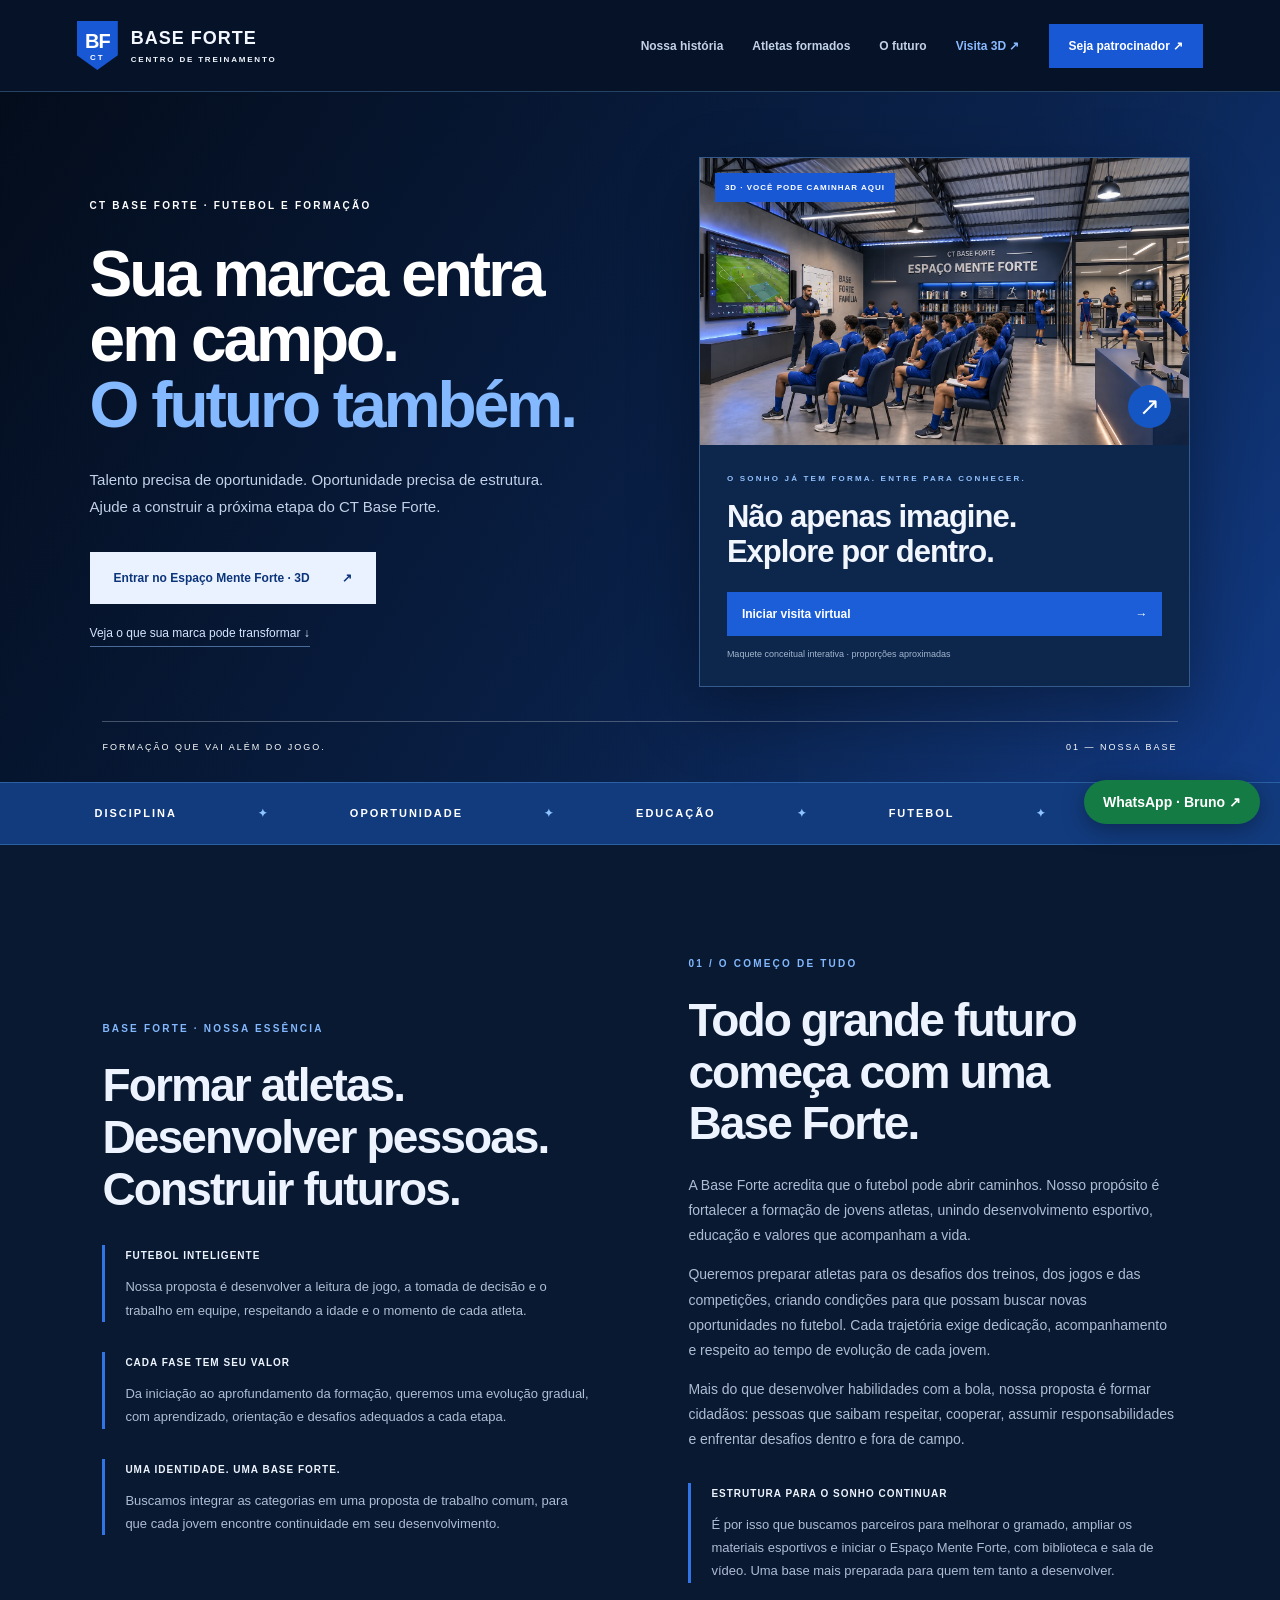
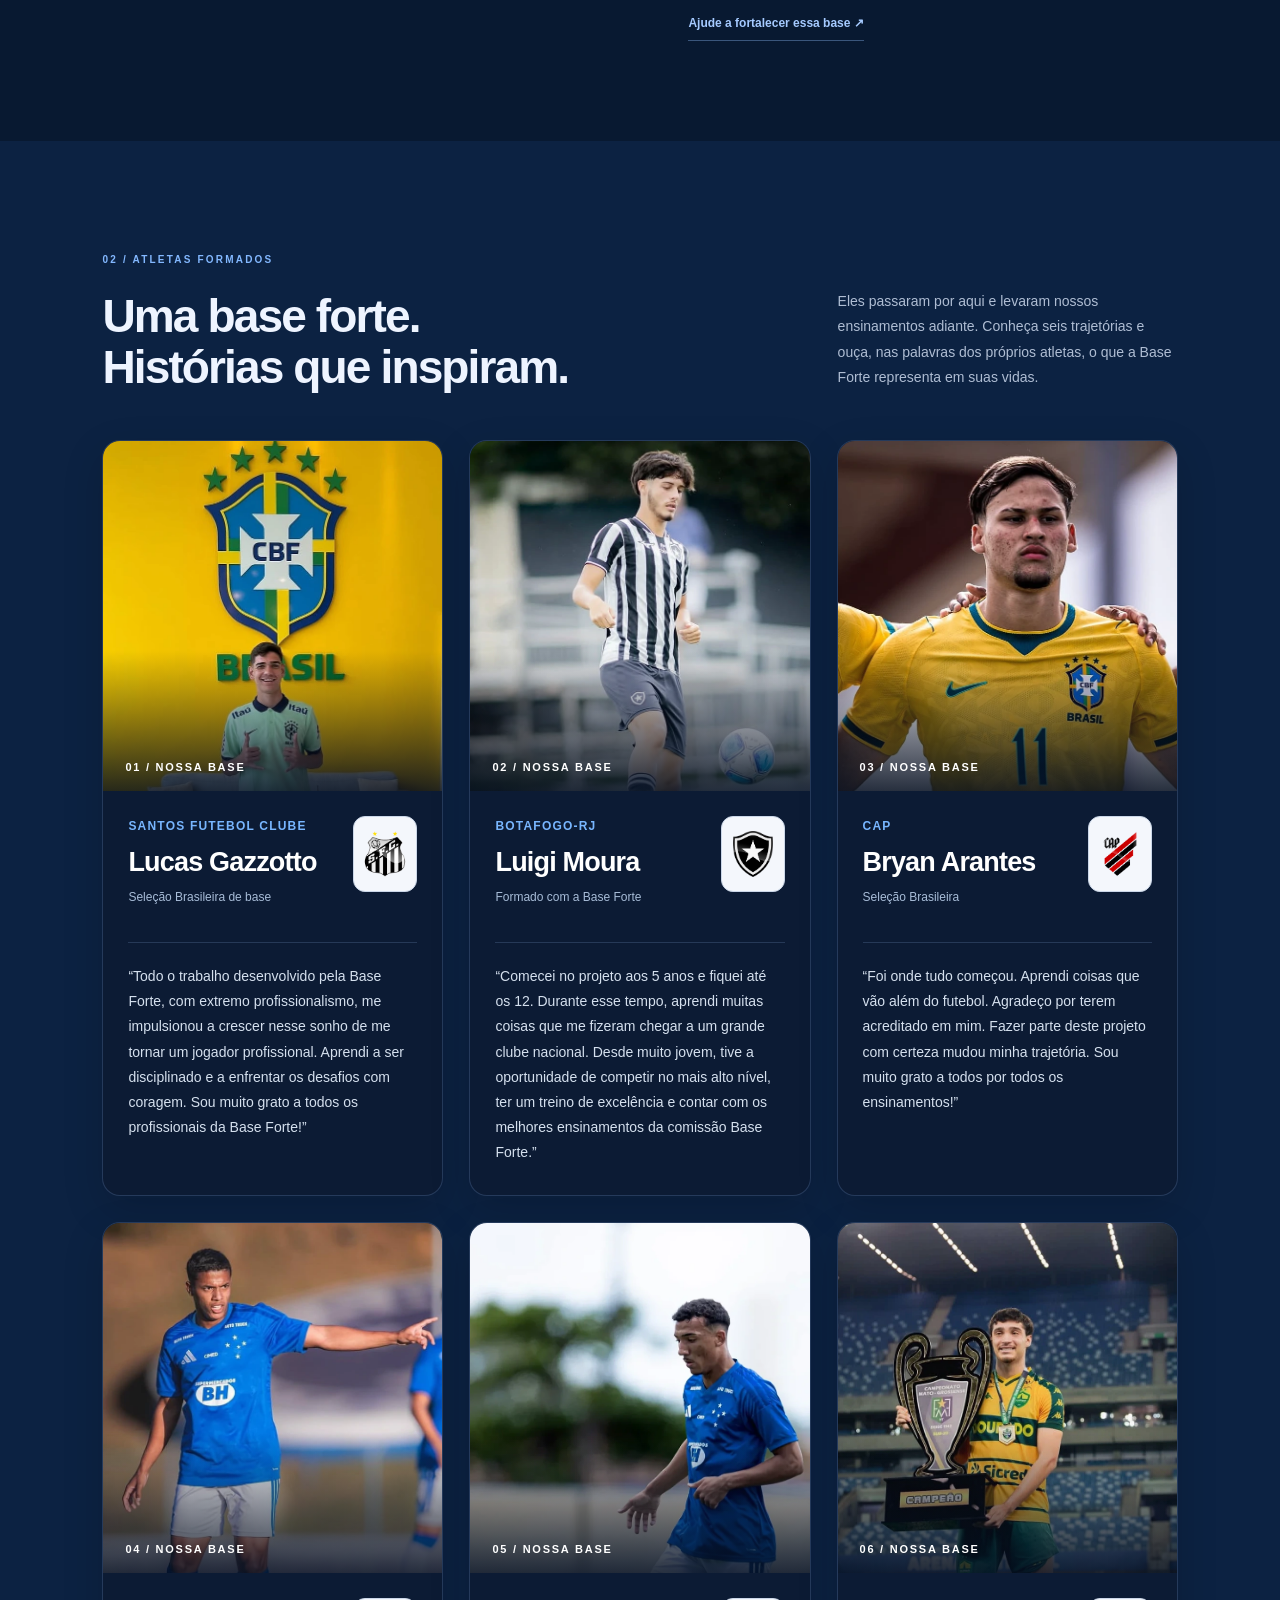
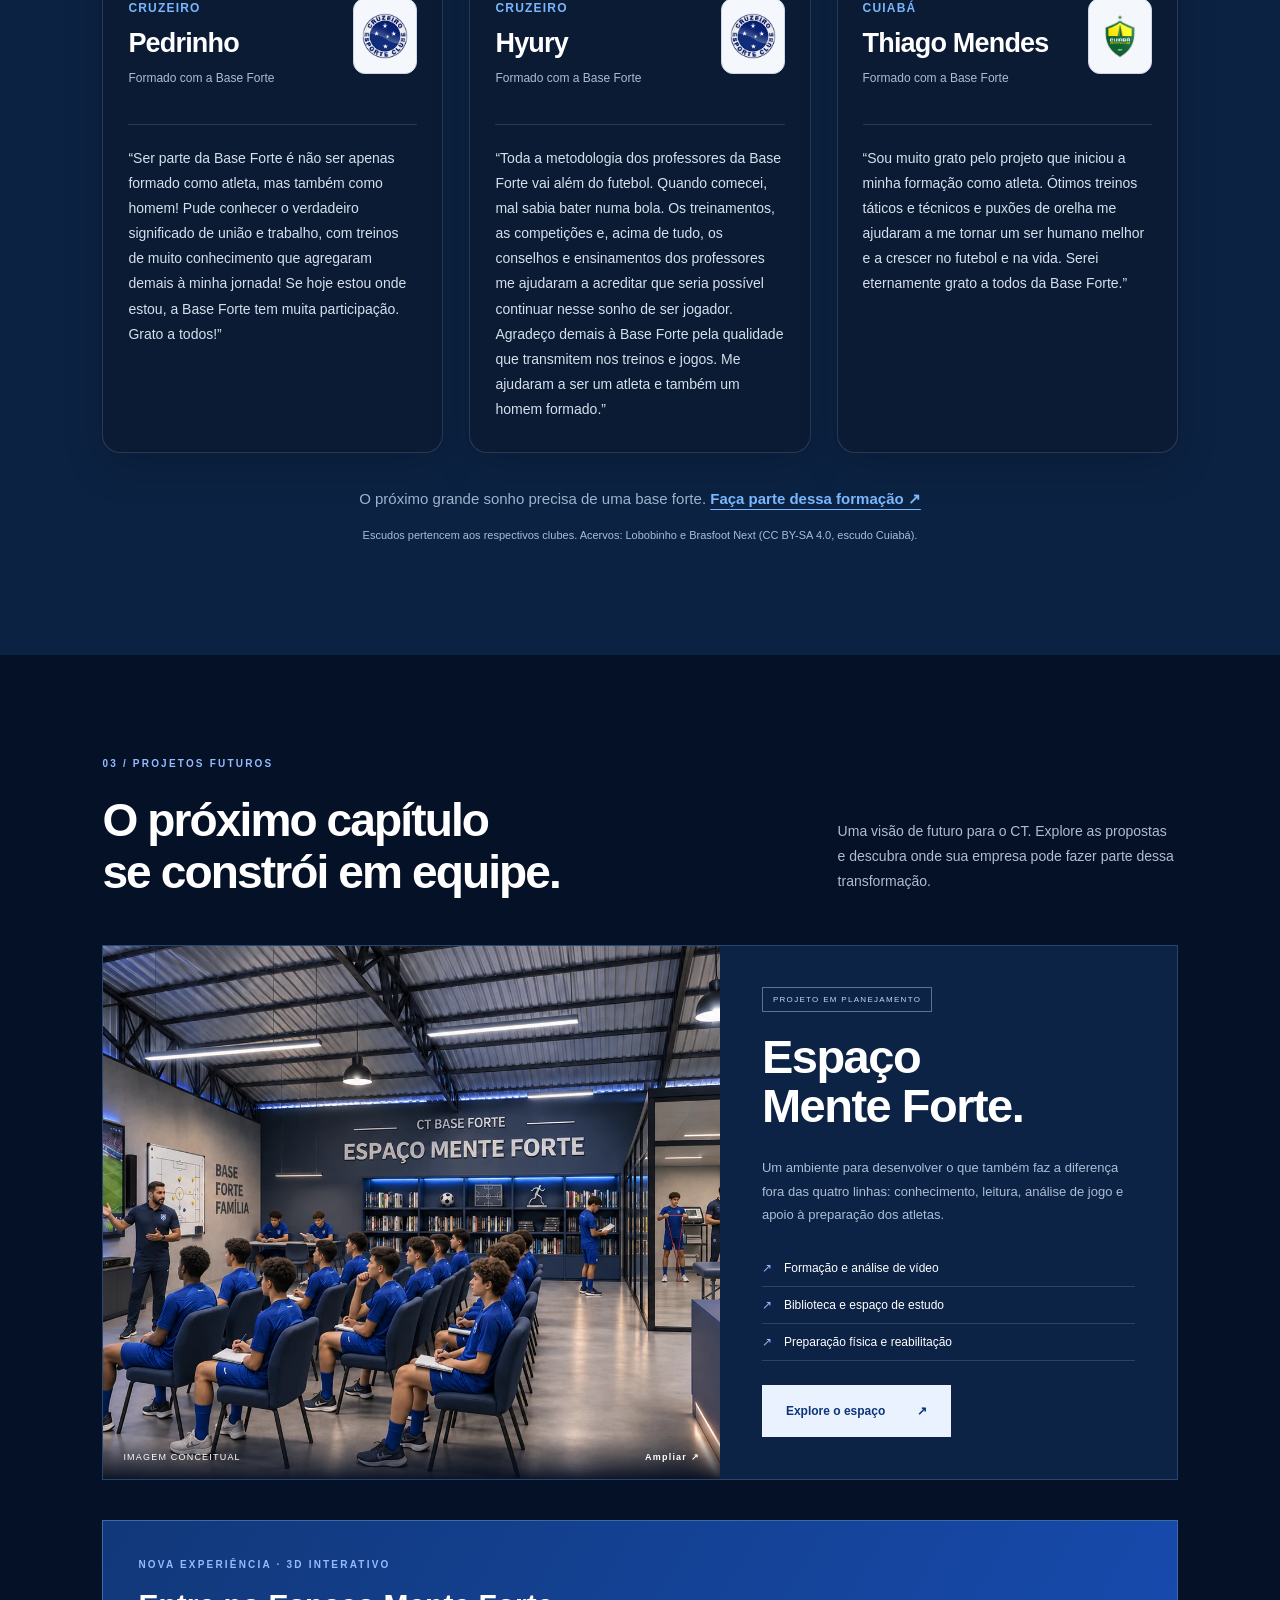
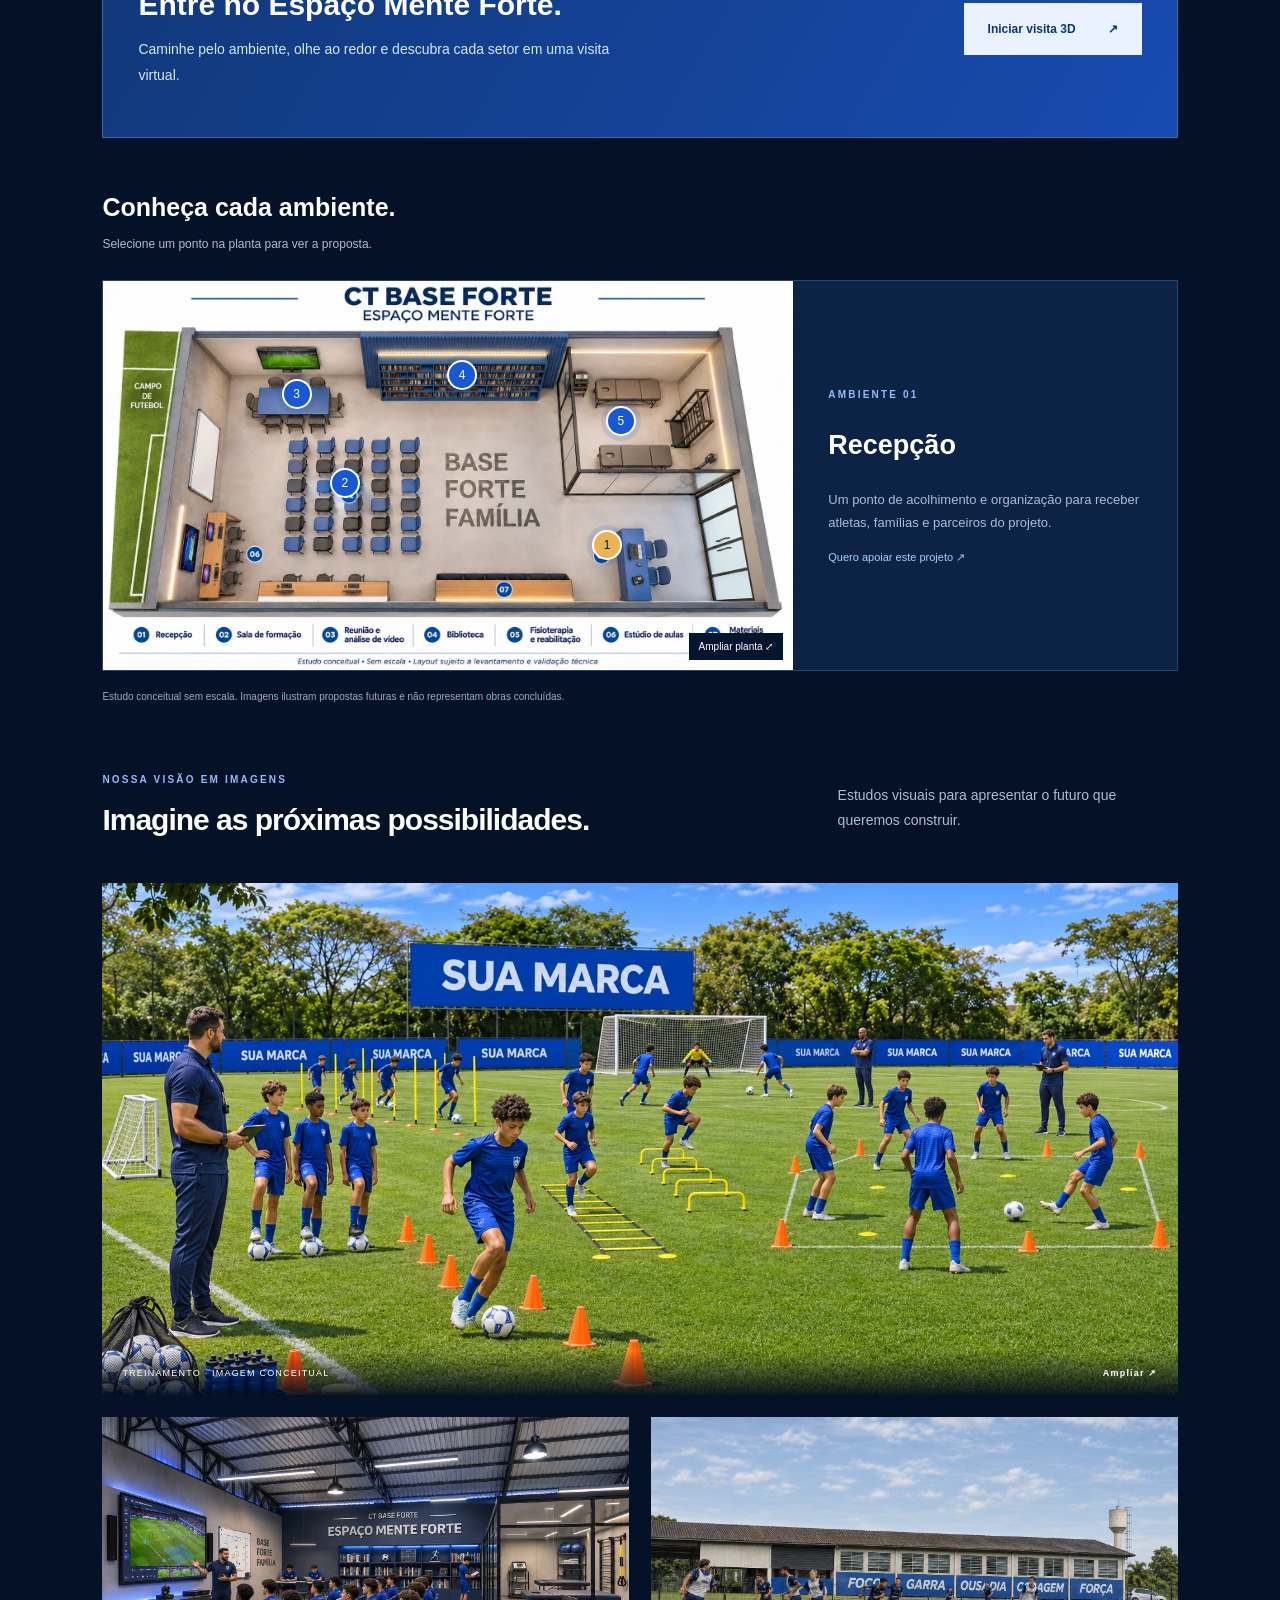
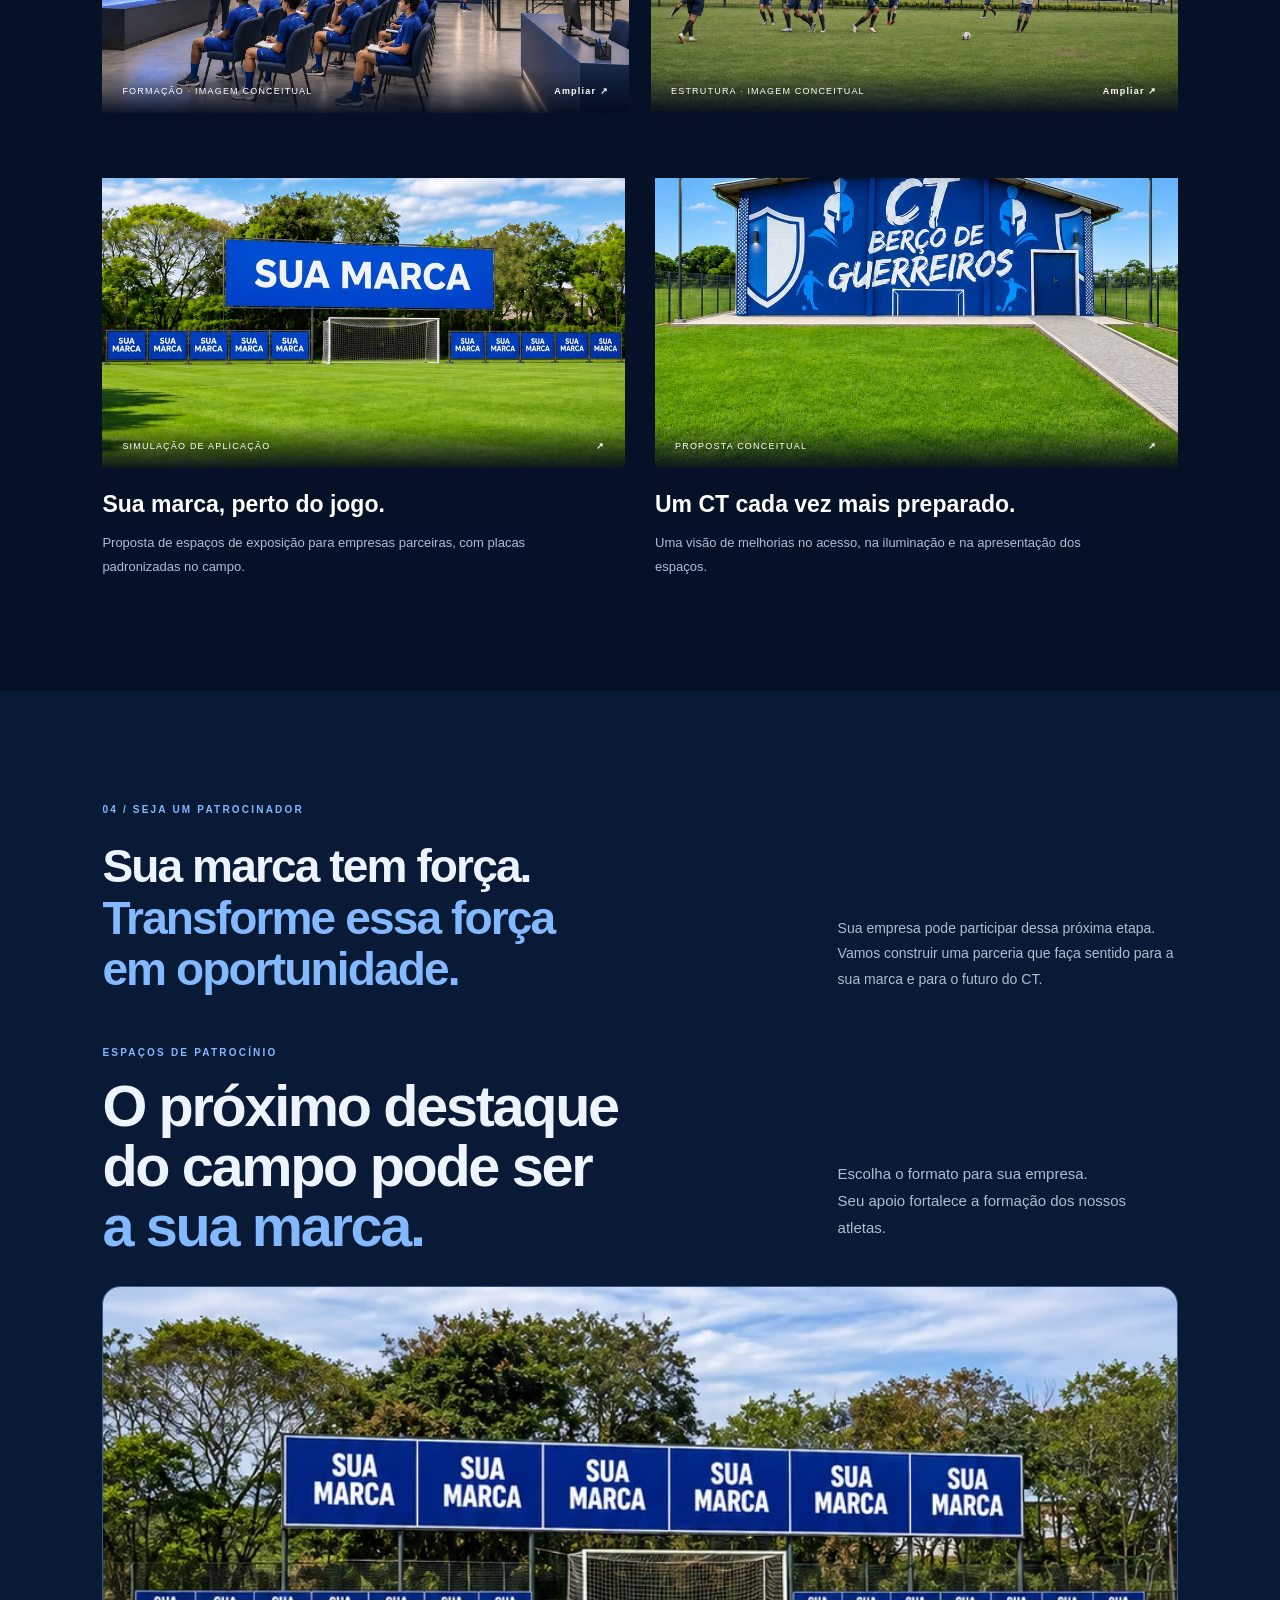
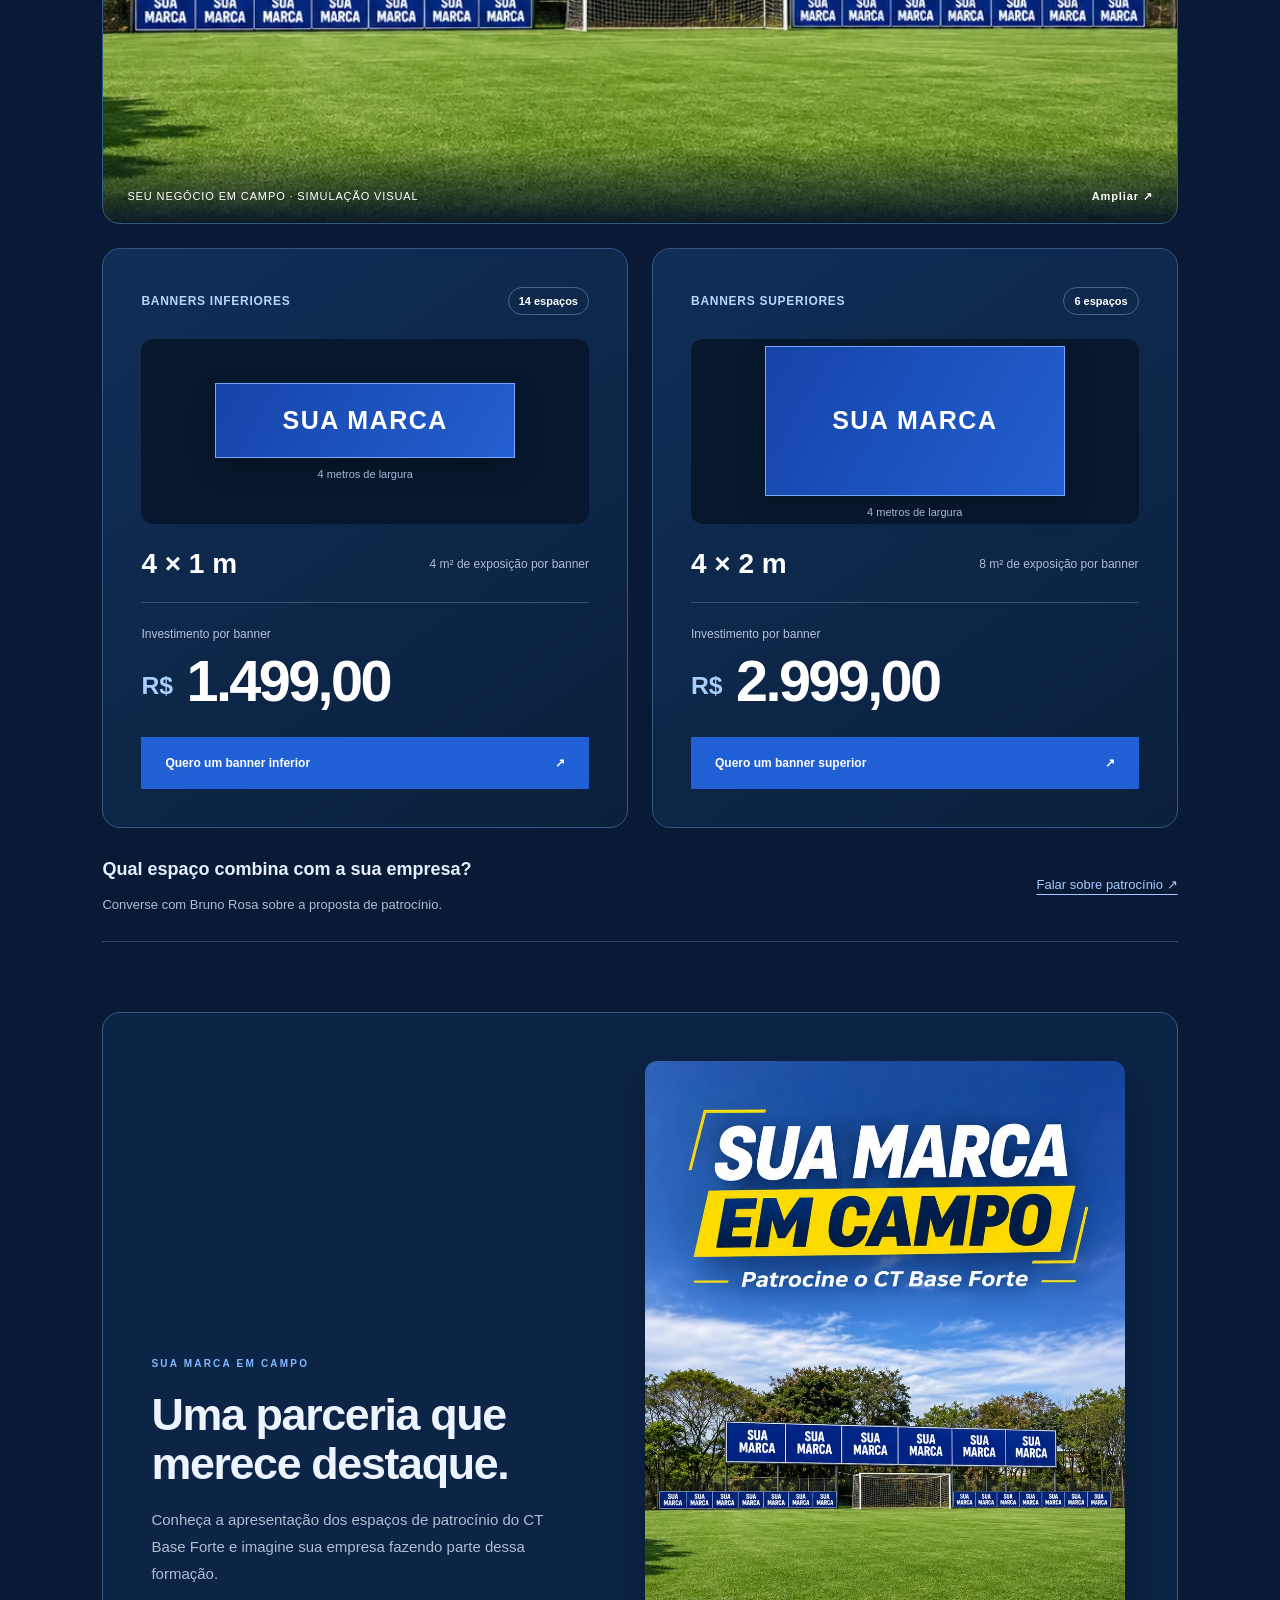
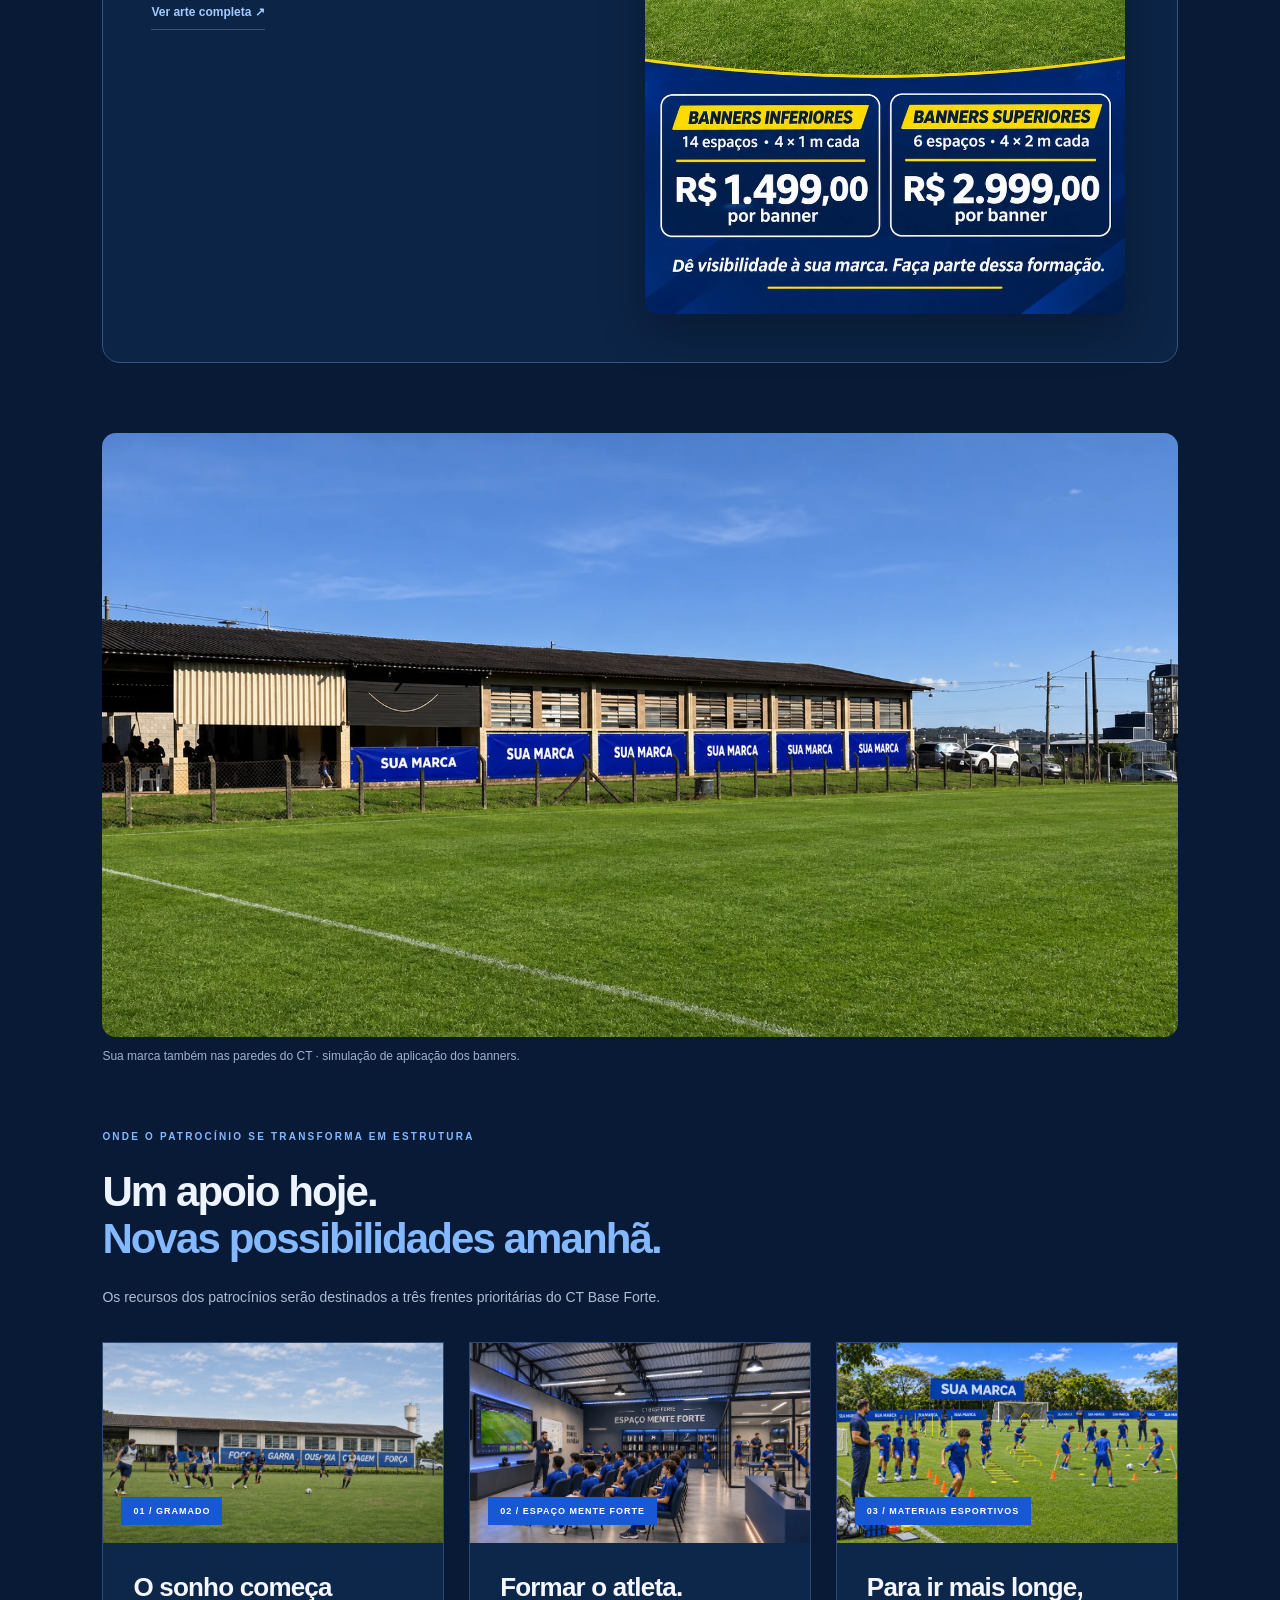
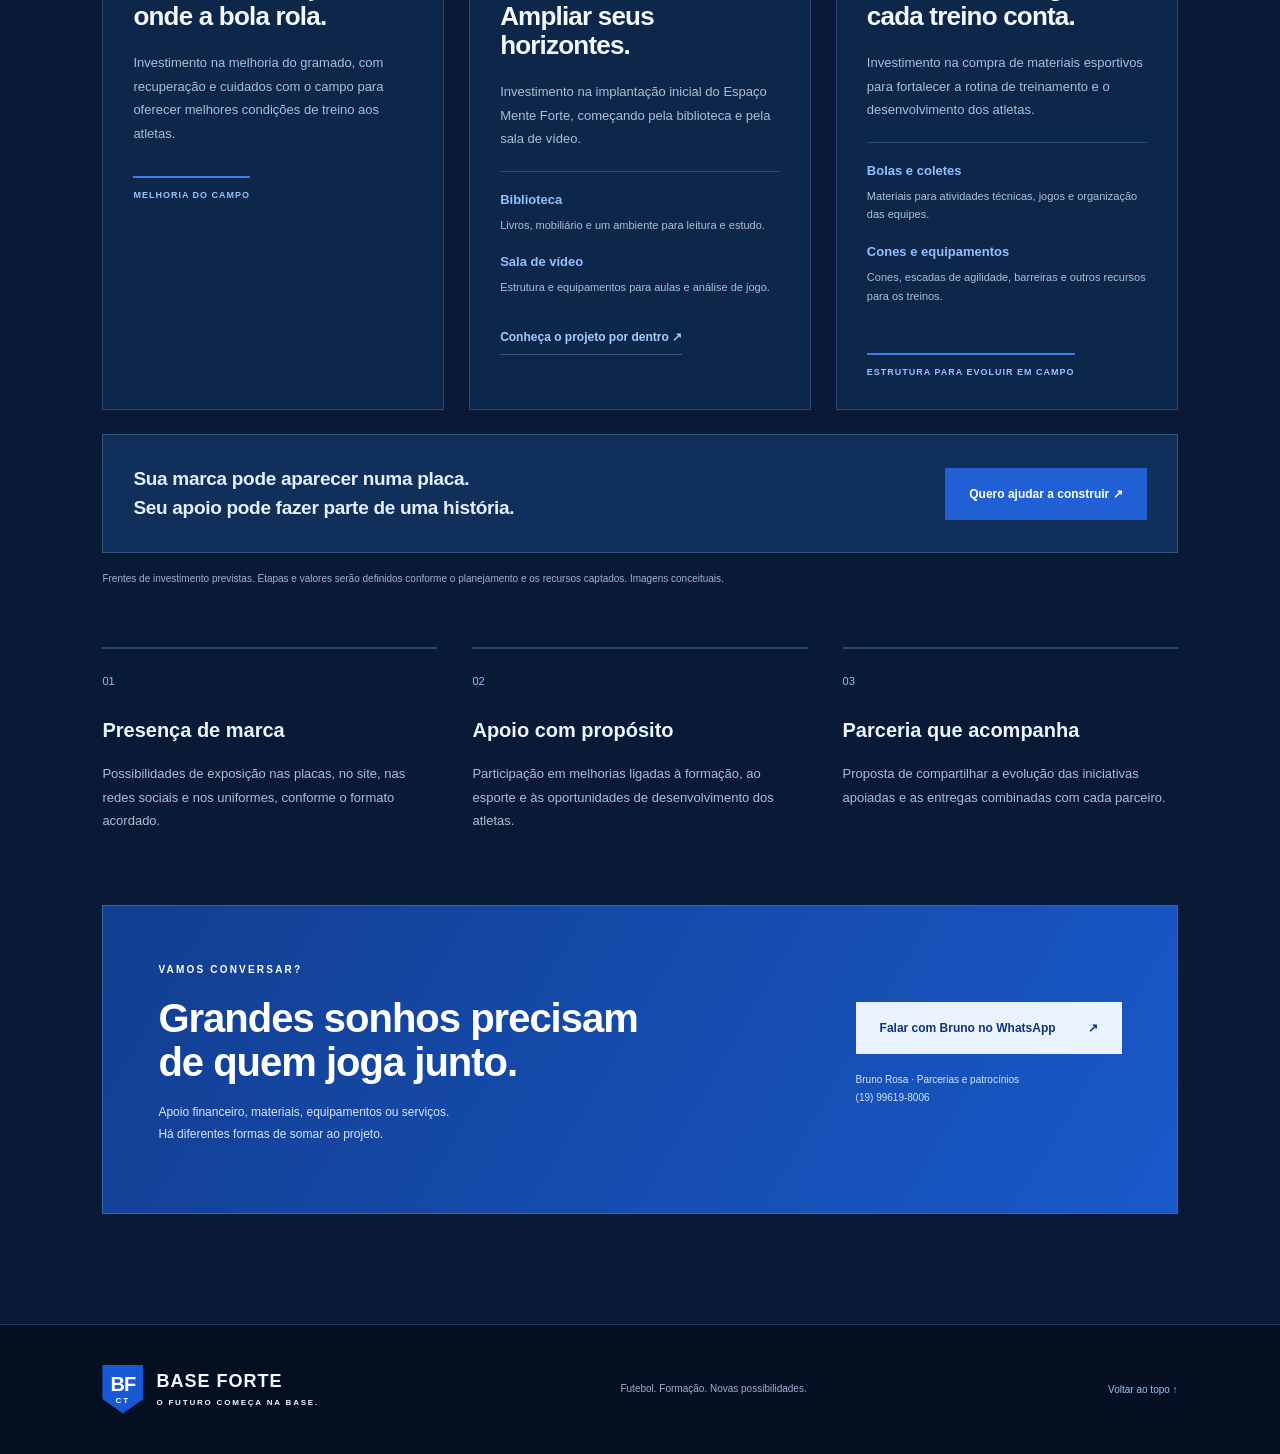
==== commit 41f44094: "Inclui arte completa Sua marca em campo junto aos novos cards de patrocinio" ====
--- a/index.html
+++ b/index.html
@@ -8,7 +8,7 @@
 .bf-crest-credit a{color:inherit;text-underline-offset:3px}
 @media(max-width:380px){.bf-athlete-body>header{padding-right:66px}.bf-club-badge{width:56px;height:68px}}
 </style>
-</head><body>
+<style id="bf-campaign-art">.sponsor-campaign{display:grid;grid-template-columns:minmax(0,.85fr) minmax(0,1fr);gap:clamp(28px,6vw,80px);align-items:center;margin:0 0 70px;padding:clamp(22px,4vw,48px);background:#0c2446;border:1px solid #355786;border-radius:18px}.campaign-copy h3{font-size:clamp(30px,3.5vw,46px);line-height:1.1;letter-spacing:-.03em;margin:18px 0}.campaign-copy p{font-size:15px;line-height:1.8}.campaign-art{display:block;max-width:480px;width:100%;justify-self:center}.campaign-art img{display:block;width:100%;height:auto;border-radius:12px;box-shadow:0 18px 45px #0004}@media(max-width:700px){.sponsor-campaign{grid-template-columns:1fr}.campaign-copy h3{font-size:32px}.campaign-art{max-width:420px}}</style></head><body>
 <header><a class="brand" href="#inicio" aria-label="CT Base Forte, início"><span class="mark">BF<span>CT</span></span><span>BASE FORTE<small>CENTRO DE TREINAMENTO</small></span></a><button class="menu" aria-label="Abrir menu" aria-expanded="false">☰</button><nav aria-label="Menu principal"><a href="#historia">Nossa história</a><a href="#atletas">Atletas formados</a><a href="#projetos">O futuro</a><a class="nav-tour" href="tour/">Visita 3D ↗</a><a class="navcta" href="#apoie">Seja patrocinador ↗</a></nav></header>
 <main><section class="hero" id="inicio"><div class="hero-shade"></div><div class="hero-copy"><span class="eyebrow">CT BASE FORTE · FUTEBOL E FORMAÇÃO</span><h1>Sua marca entra<br>em campo.<br><em>O futuro também.</em></h1><p>Talento precisa de oportunidade. Oportunidade precisa de estrutura. Ajude a construir a próxima etapa do CT Base Forte.</p><div class="actions"><a class="button white" href="tour/">Entrar no Espaço Mente Forte · 3D <span>↗</span></a><a class="textlink" href="#investimentos">Veja o que sua marca pode transformar ↓</a></div></div><a class="hero-tour" href="tour/" aria-label="Entrar na visita 3D do Espaço Mente Forte"><div class="tour-cover"><img src="assets/mente.webp" alt="Proposta do Espaço Mente Forte, visite o ambiente em 3D"><span class="tour-badge">3D · VOCÊ PODE CAMINHAR AQUI</span><span class="tour-play">↗</span></div><div class="tour-caption"><span class="eyebrow">O SONHO JÁ TEM FORMA. ENTRE PARA CONHECER.</span><h2>Não apenas imagine.<br>Explore por dentro.</h2><span class="tour-enter">Iniciar visita virtual <b>→</b></span><small>Maquete conceitual interativa · proporções aproximadas</small></div></a><div class="hero-bottom"><span>FORMAÇÃO QUE VAI ALÉM DO JOGO.</span><span>01 — NOSSA BASE</span></div></section>
 <div class="ribbon"><span>DISCIPLINA</span><b>✦</b><span>OPORTUNIDADE</span><b>✦</b><span>EDUCAÇÃO</span><b>✦</b><span>FUTEBOL</span><b>✦</b><span>FUTURO</span></div>
@@ -17,7 +17,7 @@
 <section class="future" id="projetos"><div class="section-head"><div><span class="eyebrow">03 / PROJETOS FUTUROS</span><h2>O próximo capítulo<br>se constrói em equipe.</h2></div><p>Uma visão de futuro para o CT. Explore as propostas e descubra onde sua empresa pode fazer parte dessa transformação.</p></div><div class="project-feature"><button class="image-button" data-image="mente" aria-label="Ampliar proposta do Espaço Mente Forte"><img loading="lazy" src="assets/mente.webp" alt="Proposta conceitual do Espaço Mente Forte com sala de vídeo, biblioteca e preparação física"><span class="image-label">IMAGEM CONCEITUAL <b>Ampliar ↗</b></span></button><div class="project-copy"><span class="pill">PROJETO EM PLANEJAMENTO</span><h3>Espaço<br>Mente Forte.</h3><p>Um ambiente para desenvolver o que também faz a diferença fora das quatro linhas: conhecimento, leitura, análise de jogo e apoio à preparação dos atletas.</p><ul><li>Formação e análise de vídeo</li><li>Biblioteca e espaço de estudo</li><li>Preparação física e reabilitação</li></ul><a class="button white" href="#explorar">Explore o espaço <span>↗</span></a></div></div>
 <div class="tour-invite"><div><span class="eyebrow">NOVA EXPERIÊNCIA · 3D INTERATIVO</span><h3>Entre no Espaço Mente Forte.</h3><p>Caminhe pelo ambiente, olhe ao redor e descubra cada setor em uma visita virtual.</p></div><a class="button white" href="tour/">Iniciar visita 3D <span>↗</span></a></div><div class="explorer" id="explorar"><div class="explore-title"><h3>Conheça cada ambiente.</h3><p>Selecione um ponto na planta para ver a proposta.</p></div><div class="explorer-grid"><div class="plan"><img loading="lazy" src="assets/planta.webp" alt="Planta conceitual do Espaço Mente Forte"><button style="left:73%;top:68%" data-zone="0" aria-label="Recepção" class="hotspot active">1</button><button style="left:35%;top:52%" data-zone="1" aria-label="Sala de formação" class="hotspot">2</button><button style="left:28%;top:29%" data-zone="2" aria-label="Análise de vídeo" class="hotspot">3</button><button style="left:52%;top:24%" data-zone="3" aria-label="Biblioteca" class="hotspot">4</button><button style="left:75%;top:36%" data-zone="4" aria-label="Preparação física" class="hotspot">5</button><button class="plan-zoom" data-image="planta">Ampliar planta ⤢</button></div><div class="zone" aria-live="polite"><span class="eyebrow" id="zone-index">AMBIENTE 01</span><h3 id="zone-title">Recepção</h3><p id="zone-text">Um ponto de acolhimento e organização para receber atletas, famílias e parceiros do projeto.</p><a href="#apoie">Quero apoiar este projeto ↗</a></div></div><small class="concept-note">Estudo conceitual sem escala. Imagens ilustram propostas futuras e não representam obras concluídas.</small></div>
 <div class="concept-gallery"><div class="section-head"><div><span class="eyebrow">NOSSA VISÃO EM IMAGENS</span><h3>Imagine as próximas possibilidades.</h3></div><p>Estudos visuais para apresentar o futuro que queremos construir.</p></div><div class="gallery-grid"><button class="image-button" data-image="treino"><img loading="lazy" src="assets/treino.webp" alt="Conceito de treino organizado com atletas, cones e estações de agilidade"><span class="image-label">TREINAMENTO · IMAGEM CONCEITUAL <b>Ampliar ↗</b></span></button><button class="image-button" data-image="aula"><img loading="lazy" src="assets/aula.webp" alt="Conceito de aula com atletas no Espaço Mente Forte"><span class="image-label">FORMAÇÃO · IMAGEM CONCEITUAL <b>Ampliar ↗</b></span></button><button class="image-button" data-image="campo"><img loading="lazy" src="assets/campo.webp" alt="Proposta visual do campo com gramado e placas renovados"><span class="image-label">ESTRUTURA · IMAGEM CONCEITUAL <b>Ampliar ↗</b></span></button></div></div><div class="project-pair"><article><button class="image-button" data-image="placas"><img loading="lazy" src="assets/placas.webp" alt="Simulação de placas azuis para marcas parceiras no campo"><span class="image-label">SIMULAÇÃO DE APLICAÇÃO <b>↗</b></span></button><h3>Sua marca, perto do jogo.</h3><p>Proposta de espaços de exposição para empresas parceiras, com placas padronizadas no campo.</p></article><article><button class="image-button" data-image="fachada"><img loading="lazy" src="assets/fachada.webp" alt="Proposta de melhoria da fachada e acesso ao CT"><span class="image-label">PROPOSTA CONCEITUAL <b>↗</b></span></button><h3>Um CT cada vez mais preparado.</h3><p>Uma visão de melhorias no acesso, na iluminação e na apresentação dos espaços.</p></article></div></section>
-<section class="section sponsor" id="apoie"><div class="section-head"><div><span class="eyebrow blue">04 / SEJA UM PATROCINADOR</span><h2>Sua marca tem força.<br><em>Transforme essa força<br>em oportunidade.</em></h2></div><p>Sua empresa pode participar dessa próxima etapa. Vamos construir uma parceria que faça sentido para a sua marca e para o futuro do CT.</p></div><div class="sponsor-showcase" id="banners"><div class="showcase-heading"><div><span class="eyebrow blue">ESPAÇOS DE PATROCÍNIO</span><h3>O próximo destaque<br>do campo pode ser<br><em>a sua marca.</em></h3></div><p>Escolha o formato para sua empresa.<br>Seu apoio fortalece a formação dos nossos atletas.</p></div><a class="stadium-preview" href="assets/patrocinio-banners.webp" target="_blank" rel="noopener" aria-label="Ampliar simulação dos banners no campo"><img src="assets/patrocinio-banners.webp" width="941" height="1672" alt="Simulação dos banners superiores e inferiores com Sua Marca no campo do CT Base Forte" loading="lazy"><span class="stadium-caption">SEU NEGÓCIO EM CAMPO · SIMULAÇÃO VISUAL <b>Ampliar ↗</b></span></a><div class="showcase-options"><article class="sponsor-option"><div class="option-top"><span>BANNERS INFERIORES</span><span class="space-count">14 espaços</span></div><div class="format-preview"><div class="format-banner wide"><span>SUA MARCA</span></div><span class="format-dimension">4 metros de largura</span></div><div class="format-details"><strong>4 × 1 m</strong><span>4 m² de exposição por banner</span></div><div class="option-price"><span>Investimento por banner</span><strong><small>R$</small> 1.499,00</strong></div><a class="button" href="https://wa.me/5519996198006?text=Ol%C3%A1%2C%20Bruno%21%20Tenho%20interesse%20em%20um%20banner%20inferior%20de%204%20%C3%97%201%20m%20no%20CT%20Base%20Forte.%20Podemos%20conversar%3F" target="_blank" rel="noopener noreferrer">Quero um banner inferior <span>↗</span></a></article><article class="sponsor-option"><div class="option-top"><span>BANNERS SUPERIORES</span><span class="space-count">6 espaços</span></div><div class="format-preview"><div class="format-banner tall"><span>SUA MARCA</span></div><span class="format-dimension">4 metros de largura</span></div><div class="format-details"><strong>4 × 2 m</strong><span>8 m² de exposição por banner</span></div><div class="option-price"><span>Investimento por banner</span><strong><small>R$</small> 2.999,00</strong></div><a class="button" href="https://wa.me/5519996198006?text=Ol%C3%A1%2C%20Bruno%21%20Tenho%20interesse%20em%20um%20banner%20superior%20de%204%20%C3%97%202%20m%20no%20CT%20Base%20Forte.%20Podemos%20conversar%3F" target="_blank" rel="noopener noreferrer">Quero um banner superior <span>↗</span></a></article></div><div class="showcase-contact"><p><strong>Qual espaço combina com a sua empresa?</strong><span>Converse com Bruno Rosa sobre a proposta de patrocínio.</span></p><a href="https://wa.me/5519996198006?text=Ol%C3%A1%2C%20Bruno%21%20Quero%20saber%20mais%20sobre%20os%20banners%20do%20CT%20Base%20Forte." target="_blank" rel="noopener noreferrer">Falar sobre patrocínio ↗</a></div></div><figure class="banner-wall"><a href="assets/patrocinio-paredes.webp" target="_blank" rel="noopener"><img src="assets/patrocinio-paredes.webp" width="1674" height="940" alt="Simulação de banners Sua Marca nas faixas brancas das paredes do CT Base Forte" loading="lazy"></a><figcaption>Sua marca também nas paredes do CT · simulação de aplicação dos banners.</figcaption></figure><div class="investment" id="investimentos"><div class="investment-head"><span class="eyebrow blue">ONDE O PATROCÍNIO SE TRANSFORMA EM ESTRUTURA</span><h2>Um apoio hoje.<br><em>Novas possibilidades amanhã.</em></h2><p>Os recursos dos patrocínios serão destinados a três frentes prioritárias do CT Base Forte.</p></div><div class="investment-grid"><article class="investment-card"><div class="investment-photo"><img loading="lazy" src="assets/campo.webp" alt="Proposta visual de melhoria do gramado"><span>01 / GRAMADO</span></div><div class="investment-body"><h3>O sonho começa<br>onde a bola rola.</h3><p>Investimento na melhoria do gramado, com recuperação e cuidados com o campo para oferecer melhores condições de treino aos atletas.</p><span class="investment-tag">MELHORIA DO CAMPO</span></div></article><article class="investment-card"><div class="investment-photo"><img loading="lazy" src="assets/mente.webp" alt="Estudo conceitual da biblioteca e sala de vídeo do Espaço Mente Forte"><span>02 / ESPAÇO MENTE FORTE</span></div><div class="investment-body"><h3>Formar o atleta.<br>Ampliar seus horizontes.</h3><p>Investimento na implantação inicial do Espaço Mente Forte, começando pela biblioteca e pela sala de vídeo.</p><div class="investment-details"><div><b>Biblioteca</b><span>Livros, mobiliário e um ambiente para leitura e estudo.</span></div><div><b>Sala de vídeo</b><span>Estrutura e equipamentos para aulas e análise de jogo.</span></div></div><a class="underlink" href="tour/">Conheça o projeto por dentro ↗</a></div></article><article class="investment-card"><div class="investment-photo"><img loading="lazy" src="assets/treino.webp" alt="Proposta de treino com bolas, cones, escada de agilidade e barreiras"><span>03 / MATERIAIS ESPORTIVOS</span></div><div class="investment-body"><h3>Para ir mais longe,<br>cada treino conta.</h3><p>Investimento na compra de materiais esportivos para fortalecer a rotina de treinamento e o desenvolvimento dos atletas.</p><div class="investment-details"><div><b>Bolas e coletes</b><span>Materiais para atividades técnicas, jogos e organização das equipes.</span></div><div><b>Cones e equipamentos</b><span>Cones, escadas de agilidade, barreiras e outros recursos para os treinos.</span></div></div><span class="investment-tag">ESTRUTURA PARA EVOLUIR EM CAMPO</span></div></article></div><div class="investment-bottom"><strong>Sua marca pode aparecer numa placa.<br>Seu apoio pode fazer parte de uma história.</strong><a class="button" href="https://wa.me/5519996198006?text=Ol%C3%A1%2C%20Bruno%21%20Quero%20saber%20mais%20sobre%20o%20patroc%C3%ADnio%20do%20CT%20Base%20Forte." target="_blank" rel="noopener noreferrer">Quero ajudar a construir ↗</a></div><small class="investment-note">Frentes de investimento previstas. Etapas e valores serão definidos conforme o planejamento e os recursos captados. Imagens conceituais.</small></div><div class="benefits"><article><span>01</span><h3>Presença de marca</h3><p>Possibilidades de exposição nas placas, no site, nas redes sociais e nos uniformes, conforme o formato acordado.</p></article><article><span>02</span><h3>Apoio com propósito</h3><p>Participação em melhorias ligadas à formação, ao esporte e às oportunidades de desenvolvimento dos atletas.</p></article><article><span>03</span><h3>Parceria que acompanha</h3><p>Proposta de compartilhar a evolução das iniciativas apoiadas e as entregas combinadas com cada parceiro.</p></article></div><div class="contact-panel"><div><span class="eyebrow">VAMOS CONVERSAR?</span><h3>Grandes sonhos precisam<br>de quem joga junto.</h3><p>Apoio financeiro, materiais, equipamentos ou serviços.<br>Há diferentes formas de somar ao projeto.</p></div><div><a class="button white" id="interest" href="https://wa.me/5519996198006?text=Ol%C3%A1%2C%20Bruno%21%20Quero%20saber%20mais%20sobre%20o%20patroc%C3%ADnio%20do%20CT%20Base%20Forte." target="_blank" rel="noopener noreferrer">Falar com Bruno no WhatsApp <span>↗</span></a><p class="contact-note">Bruno Rosa · Parcerias e patrocínios<br>(19) 99619-8006</p></div></div></section></main>
+<section class="section sponsor" id="apoie"><div class="section-head"><div><span class="eyebrow blue">04 / SEJA UM PATROCINADOR</span><h2>Sua marca tem força.<br><em>Transforme essa força<br>em oportunidade.</em></h2></div><p>Sua empresa pode participar dessa próxima etapa. Vamos construir uma parceria que faça sentido para a sua marca e para o futuro do CT.</p></div><div class="sponsor-showcase" id="banners"><div class="showcase-heading"><div><span class="eyebrow blue">ESPAÇOS DE PATROCÍNIO</span><h3>O próximo destaque<br>do campo pode ser<br><em>a sua marca.</em></h3></div><p>Escolha o formato para sua empresa.<br>Seu apoio fortalece a formação dos nossos atletas.</p></div><a class="stadium-preview" href="assets/patrocinio-banners.webp" target="_blank" rel="noopener" aria-label="Ampliar simulação dos banners no campo"><img src="assets/patrocinio-banners.webp" width="941" height="1672" alt="Simulação dos banners superiores e inferiores com Sua Marca no campo do CT Base Forte" loading="lazy"><span class="stadium-caption">SEU NEGÓCIO EM CAMPO · SIMULAÇÃO VISUAL <b>Ampliar ↗</b></span></a><div class="showcase-options"><article class="sponsor-option"><div class="option-top"><span>BANNERS INFERIORES</span><span class="space-count">14 espaços</span></div><div class="format-preview"><div class="format-banner wide"><span>SUA MARCA</span></div><span class="format-dimension">4 metros de largura</span></div><div class="format-details"><strong>4 × 1 m</strong><span>4 m² de exposição por banner</span></div><div class="option-price"><span>Investimento por banner</span><strong><small>R$</small> 1.499,00</strong></div><a class="button" href="https://wa.me/5519996198006?text=Ol%C3%A1%2C%20Bruno%21%20Tenho%20interesse%20em%20um%20banner%20inferior%20de%204%20%C3%97%201%20m%20no%20CT%20Base%20Forte.%20Podemos%20conversar%3F" target="_blank" rel="noopener noreferrer">Quero um banner inferior <span>↗</span></a></article><article class="sponsor-option"><div class="option-top"><span>BANNERS SUPERIORES</span><span class="space-count">6 espaços</span></div><div class="format-preview"><div class="format-banner tall"><span>SUA MARCA</span></div><span class="format-dimension">4 metros de largura</span></div><div class="format-details"><strong>4 × 2 m</strong><span>8 m² de exposição por banner</span></div><div class="option-price"><span>Investimento por banner</span><strong><small>R$</small> 2.999,00</strong></div><a class="button" href="https://wa.me/5519996198006?text=Ol%C3%A1%2C%20Bruno%21%20Tenho%20interesse%20em%20um%20banner%20superior%20de%204%20%C3%97%202%20m%20no%20CT%20Base%20Forte.%20Podemos%20conversar%3F" target="_blank" rel="noopener noreferrer">Quero um banner superior <span>↗</span></a></article></div><div class="showcase-contact"><p><strong>Qual espaço combina com a sua empresa?</strong><span>Converse com Bruno Rosa sobre a proposta de patrocínio.</span></p><a href="https://wa.me/5519996198006?text=Ol%C3%A1%2C%20Bruno%21%20Quero%20saber%20mais%20sobre%20os%20banners%20do%20CT%20Base%20Forte." target="_blank" rel="noopener noreferrer">Falar sobre patrocínio ↗</a></div></div><div class="sponsor-campaign"><div class="campaign-copy"><span class="eyebrow blue">SUA MARCA EM CAMPO</span><h3>Uma parceria que<br>merece destaque.</h3><p>Conheça a apresentação dos espaços de patrocínio do CT Base Forte e imagine sua empresa fazendo parte dessa formação.</p><a class="underlink" href="assets/patrocinio-banners.webp" target="_blank" rel="noopener noreferrer">Ver arte completa ↗</a></div><a class="campaign-art" href="assets/patrocinio-banners.webp" target="_blank" rel="noopener noreferrer" aria-label="Ampliar arte completa Sua marca em campo"><img src="assets/patrocinio-banners.webp" width="941" height="1672" alt="Arte Sua marca em campo: 14 banners inferiores de 4 por 1 metro a R$ 1.499,00 cada e 6 superiores de 4 por 2 metros a R$ 2.999,00 cada" loading="lazy"></a></div><figure class="banner-wall"><a href="assets/patrocinio-paredes.webp" target="_blank" rel="noopener"><img src="assets/patrocinio-paredes.webp" width="1674" height="940" alt="Simulação de banners Sua Marca nas faixas brancas das paredes do CT Base Forte" loading="lazy"></a><figcaption>Sua marca também nas paredes do CT · simulação de aplicação dos banners.</figcaption></figure><div class="investment" id="investimentos"><div class="investment-head"><span class="eyebrow blue">ONDE O PATROCÍNIO SE TRANSFORMA EM ESTRUTURA</span><h2>Um apoio hoje.<br><em>Novas possibilidades amanhã.</em></h2><p>Os recursos dos patrocínios serão destinados a três frentes prioritárias do CT Base Forte.</p></div><div class="investment-grid"><article class="investment-card"><div class="investment-photo"><img loading="lazy" src="assets/campo.webp" alt="Proposta visual de melhoria do gramado"><span>01 / GRAMADO</span></div><div class="investment-body"><h3>O sonho começa<br>onde a bola rola.</h3><p>Investimento na melhoria do gramado, com recuperação e cuidados com o campo para oferecer melhores condições de treino aos atletas.</p><span class="investment-tag">MELHORIA DO CAMPO</span></div></article><article class="investment-card"><div class="investment-photo"><img loading="lazy" src="assets/mente.webp" alt="Estudo conceitual da biblioteca e sala de vídeo do Espaço Mente Forte"><span>02 / ESPAÇO MENTE FORTE</span></div><div class="investment-body"><h3>Formar o atleta.<br>Ampliar seus horizontes.</h3><p>Investimento na implantação inicial do Espaço Mente Forte, começando pela biblioteca e pela sala de vídeo.</p><div class="investment-details"><div><b>Biblioteca</b><span>Livros, mobiliário e um ambiente para leitura e estudo.</span></div><div><b>Sala de vídeo</b><span>Estrutura e equipamentos para aulas e análise de jogo.</span></div></div><a class="underlink" href="tour/">Conheça o projeto por dentro ↗</a></div></article><article class="investment-card"><div class="investment-photo"><img loading="lazy" src="assets/treino.webp" alt="Proposta de treino com bolas, cones, escada de agilidade e barreiras"><span>03 / MATERIAIS ESPORTIVOS</span></div><div class="investment-body"><h3>Para ir mais longe,<br>cada treino conta.</h3><p>Investimento na compra de materiais esportivos para fortalecer a rotina de treinamento e o desenvolvimento dos atletas.</p><div class="investment-details"><div><b>Bolas e coletes</b><span>Materiais para atividades técnicas, jogos e organização das equipes.</span></div><div><b>Cones e equipamentos</b><span>Cones, escadas de agilidade, barreiras e outros recursos para os treinos.</span></div></div><span class="investment-tag">ESTRUTURA PARA EVOLUIR EM CAMPO</span></div></article></div><div class="investment-bottom"><strong>Sua marca pode aparecer numa placa.<br>Seu apoio pode fazer parte de uma história.</strong><a class="button" href="https://wa.me/5519996198006?text=Ol%C3%A1%2C%20Bruno%21%20Quero%20saber%20mais%20sobre%20o%20patroc%C3%ADnio%20do%20CT%20Base%20Forte." target="_blank" rel="noopener noreferrer">Quero ajudar a construir ↗</a></div><small class="investment-note">Frentes de investimento previstas. Etapas e valores serão definidos conforme o planejamento e os recursos captados. Imagens conceituais.</small></div><div class="benefits"><article><span>01</span><h3>Presença de marca</h3><p>Possibilidades de exposição nas placas, no site, nas redes sociais e nos uniformes, conforme o formato acordado.</p></article><article><span>02</span><h3>Apoio com propósito</h3><p>Participação em melhorias ligadas à formação, ao esporte e às oportunidades de desenvolvimento dos atletas.</p></article><article><span>03</span><h3>Parceria que acompanha</h3><p>Proposta de compartilhar a evolução das iniciativas apoiadas e as entregas combinadas com cada parceiro.</p></article></div><div class="contact-panel"><div><span class="eyebrow">VAMOS CONVERSAR?</span><h3>Grandes sonhos precisam<br>de quem joga junto.</h3><p>Apoio financeiro, materiais, equipamentos ou serviços.<br>Há diferentes formas de somar ao projeto.</p></div><div><a class="button white" id="interest" href="https://wa.me/5519996198006?text=Ol%C3%A1%2C%20Bruno%21%20Quero%20saber%20mais%20sobre%20o%20patroc%C3%ADnio%20do%20CT%20Base%20Forte." target="_blank" rel="noopener noreferrer">Falar com Bruno no WhatsApp <span>↗</span></a><p class="contact-note">Bruno Rosa · Parcerias e patrocínios<br>(19) 99619-8006</p></div></div></section></main>
 <footer><a class="brand" href="#inicio"><span class="mark">BF<span>CT</span></span><span>BASE FORTE<small>O FUTURO COMEÇA NA BASE.</small></span></a><p>Futebol. Formação. Novas possibilidades.</p><a href="#inicio">Voltar ao topo ↑</a></footer>
 <dialog id="viewer"><div class="viewer-bar"><span id="caption"></span><div><button id="minus" aria-label="Diminuir zoom">−</button><button id="plus" aria-label="Aumentar zoom">+</button><button id="reset">Ajustar</button><button id="close-viewer" aria-label="Fechar imagem">✕</button></div></div><div id="viewport"><img id="full-image" alt=""></div><p class="viewer-tip">Use + e − ou a roda do mouse para ampliar. Arraste para explorar.</p></dialog>
 <script src="app.js"></script><a class="whatsapp-contact" href="https://wa.me/5519996198006?text=Ol%C3%A1%2C%20Bruno%21%20Quero%20saber%20mais%20sobre%20o%20patroc%C3%ADnio%20do%20CT%20Base%20Forte." target="_blank" rel="noopener noreferrer" aria-label="Falar com Bruno Rosa no WhatsApp">WhatsApp · Bruno ↗</a></body></html>
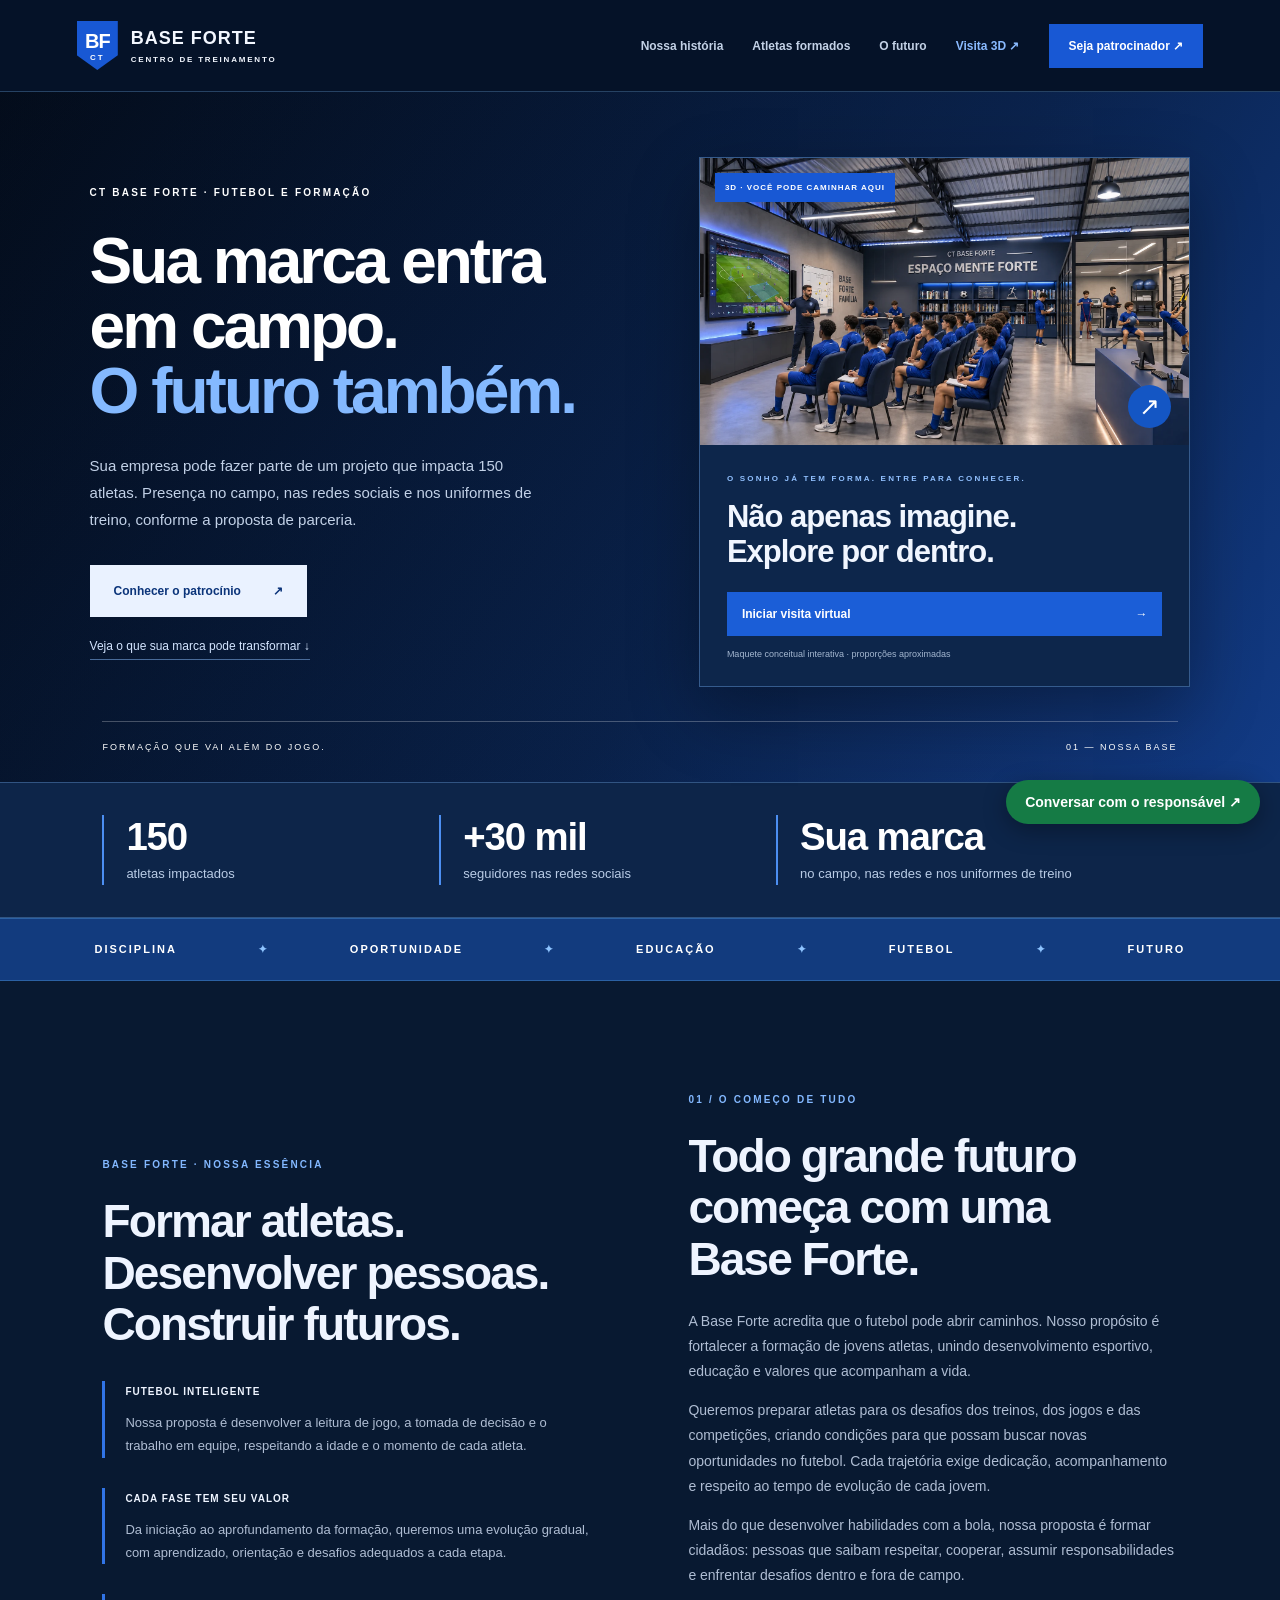
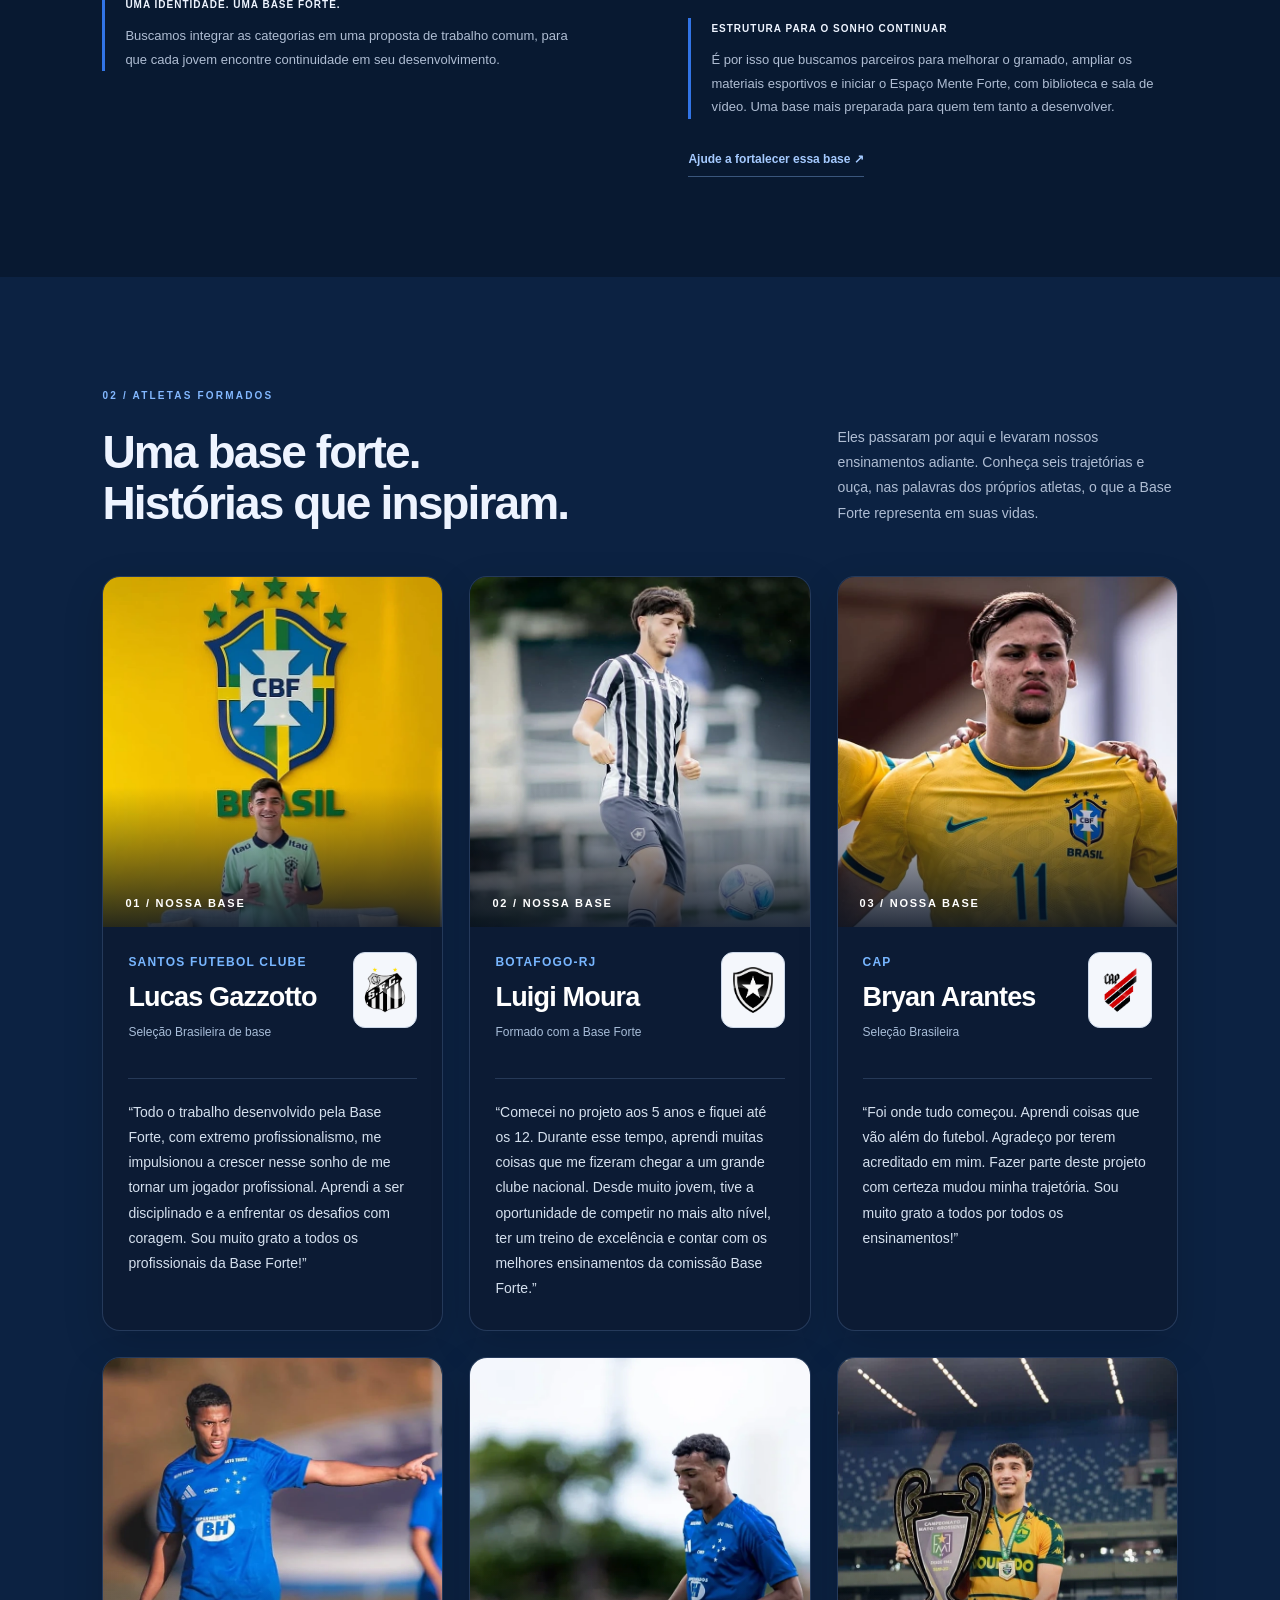
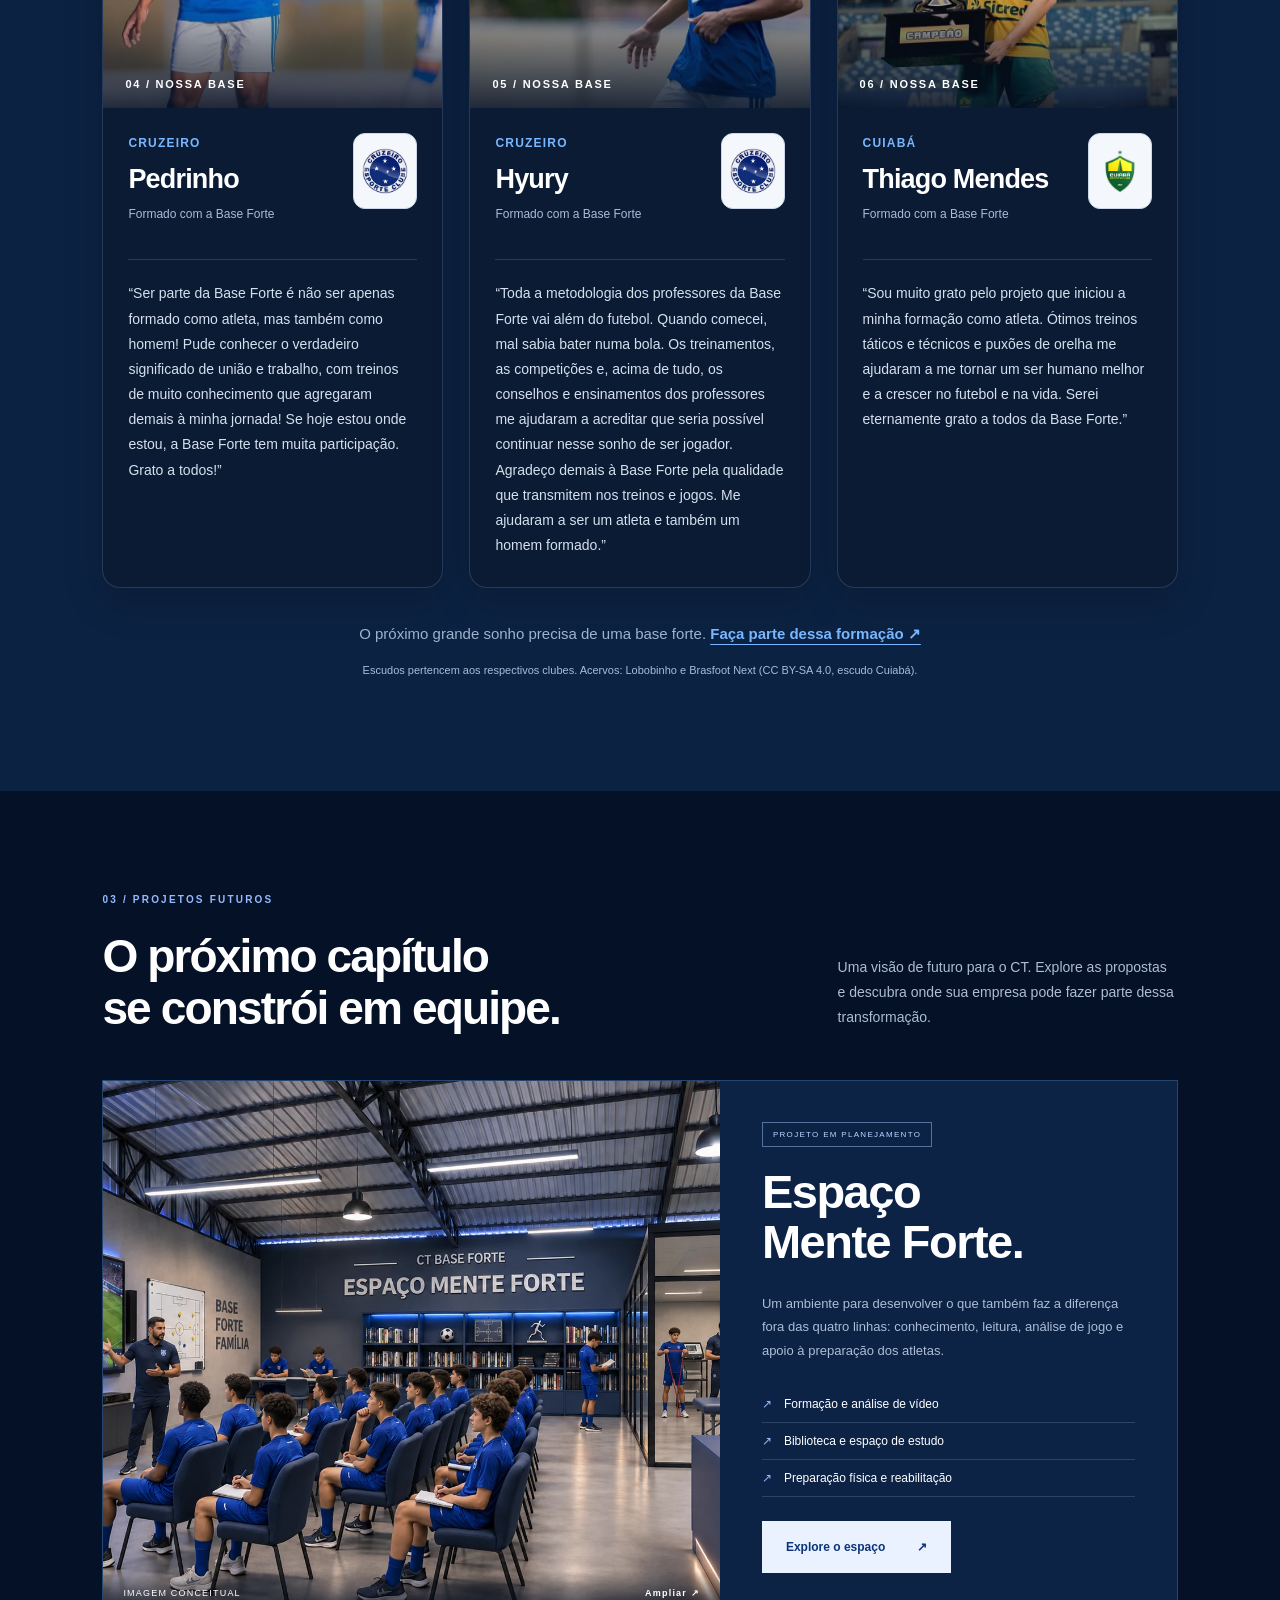
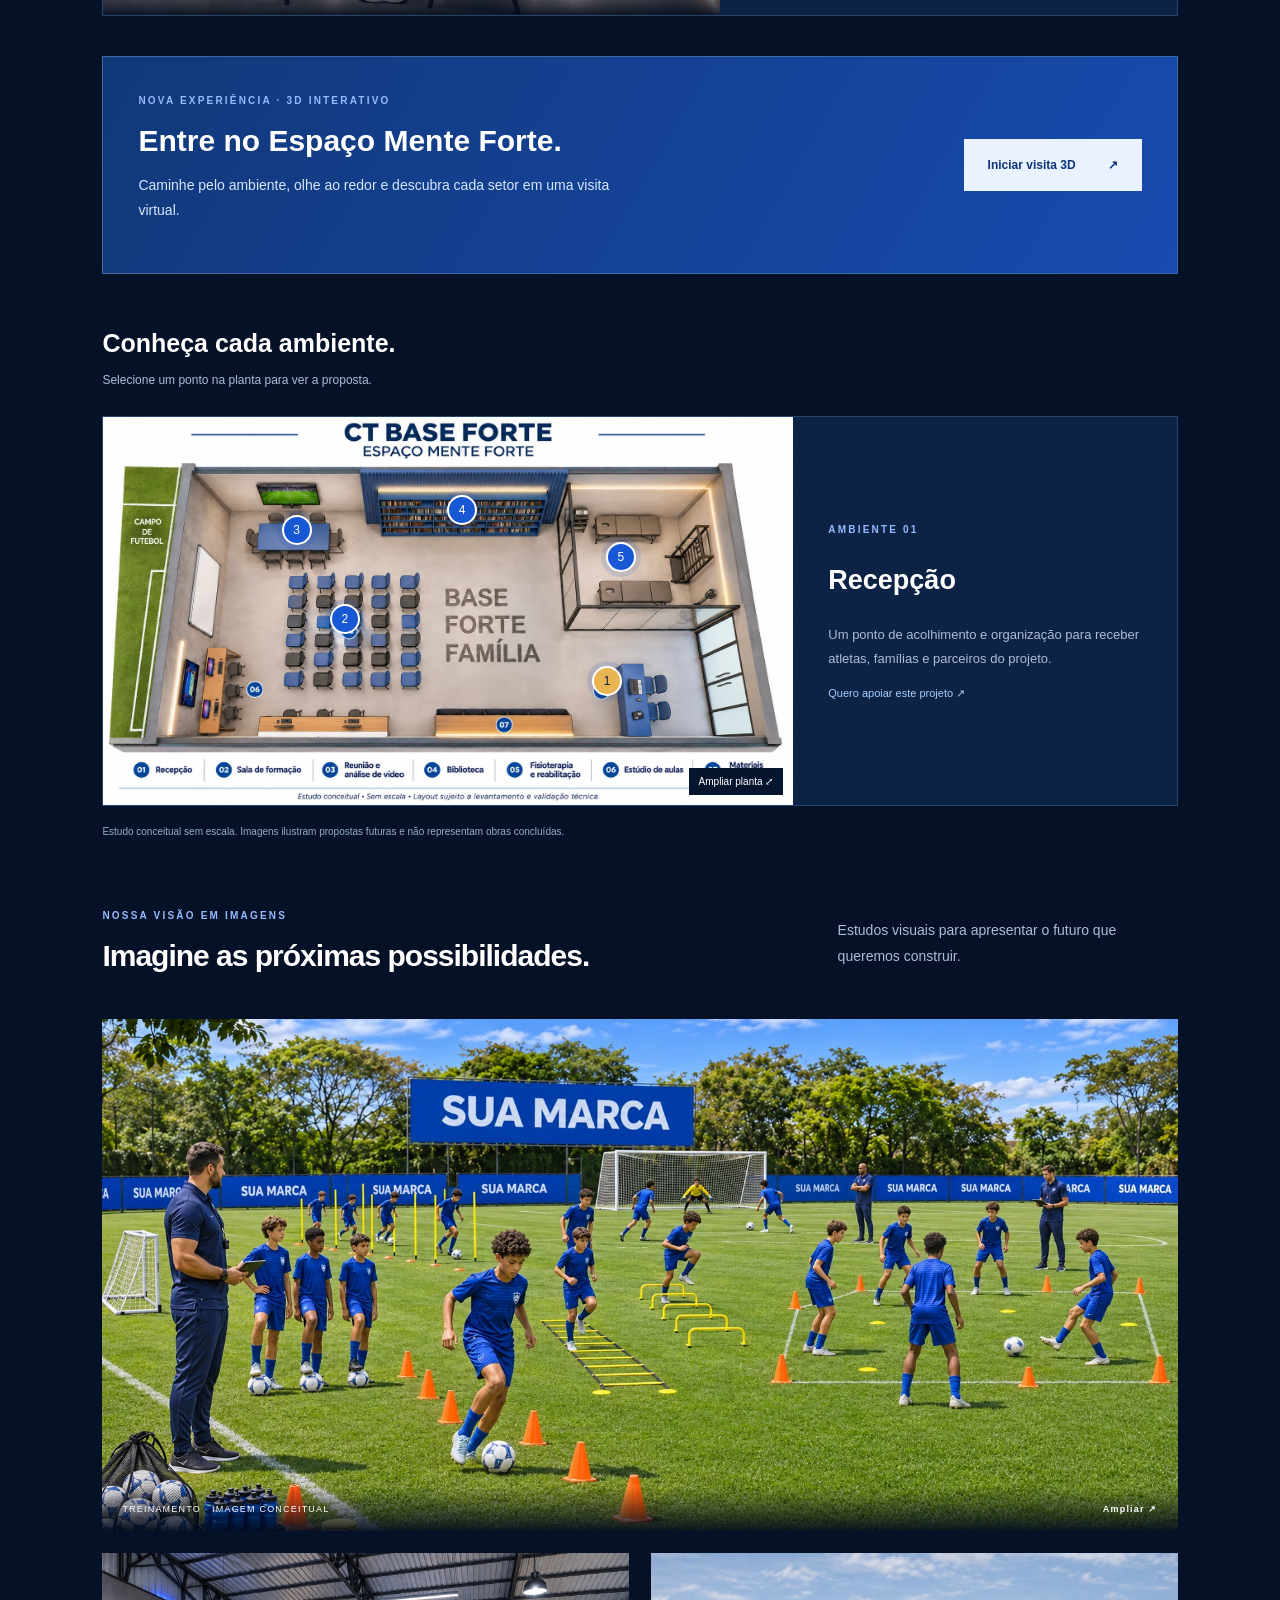
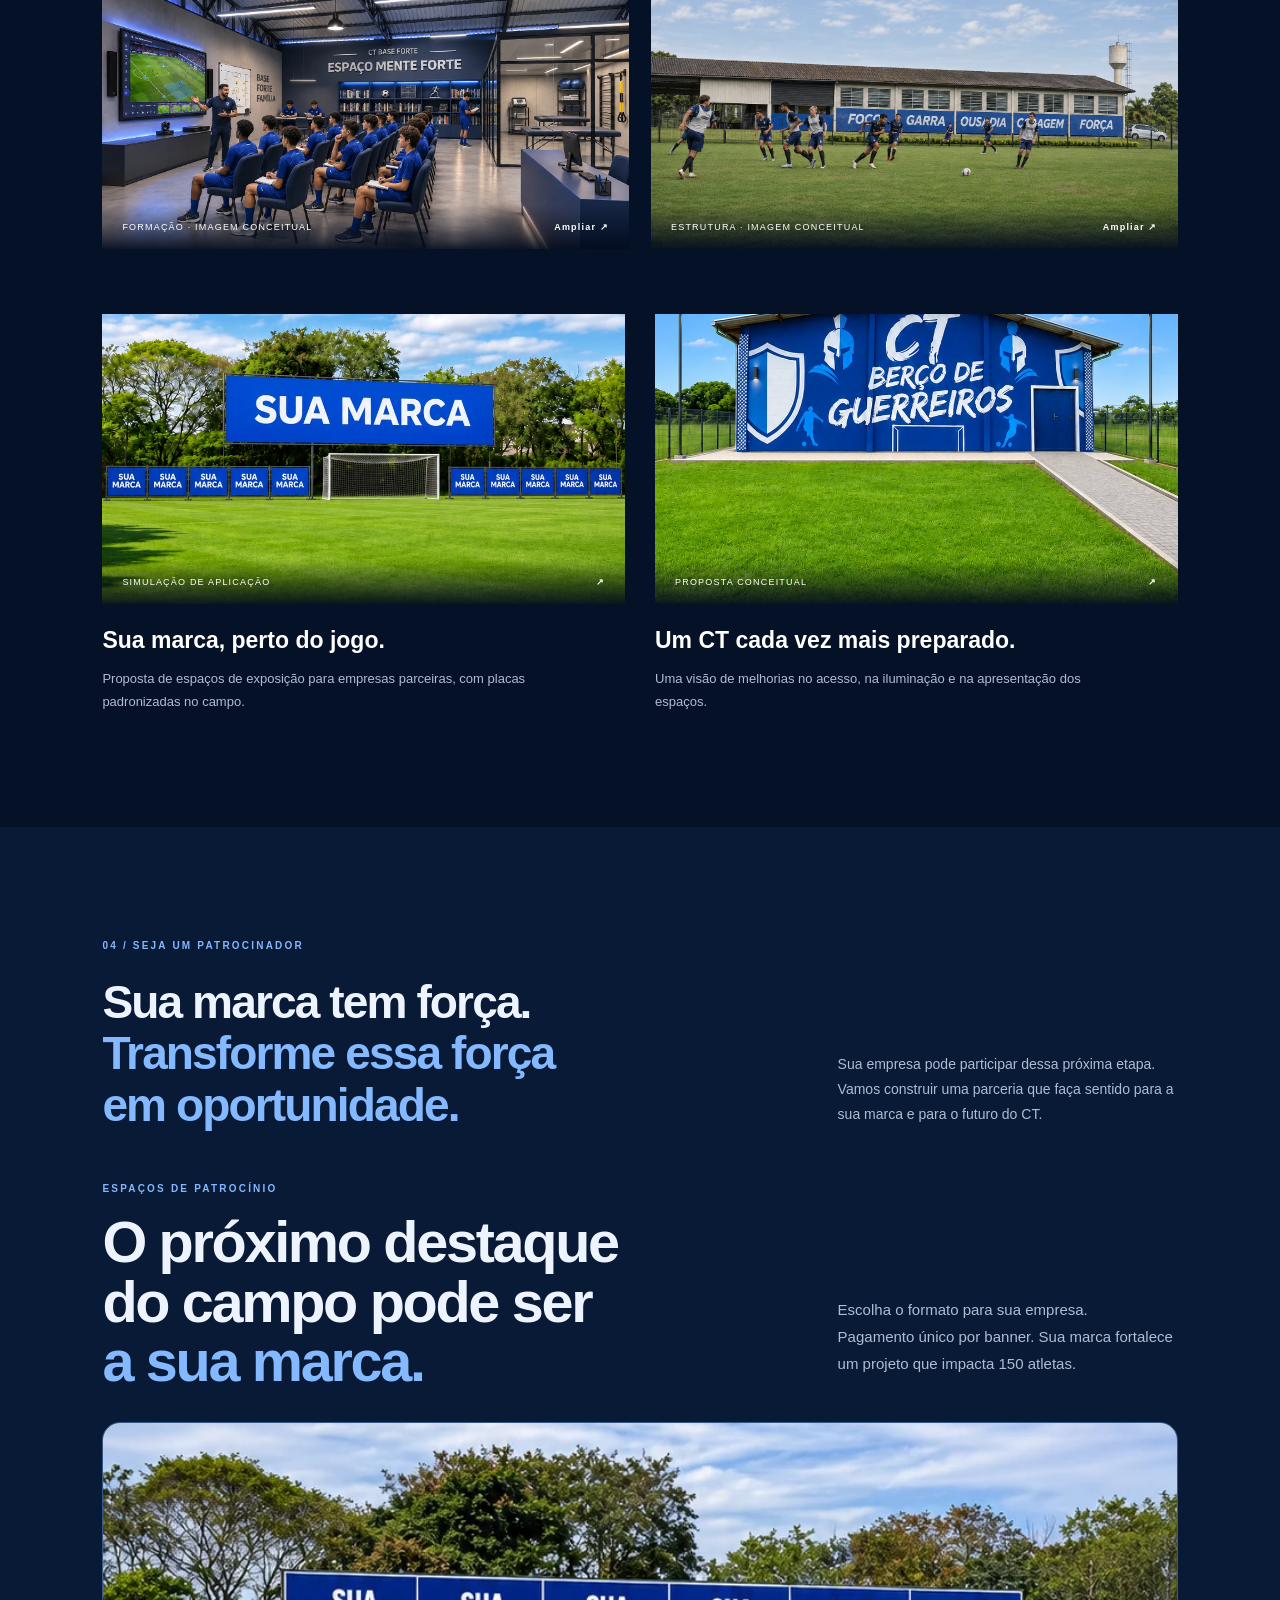
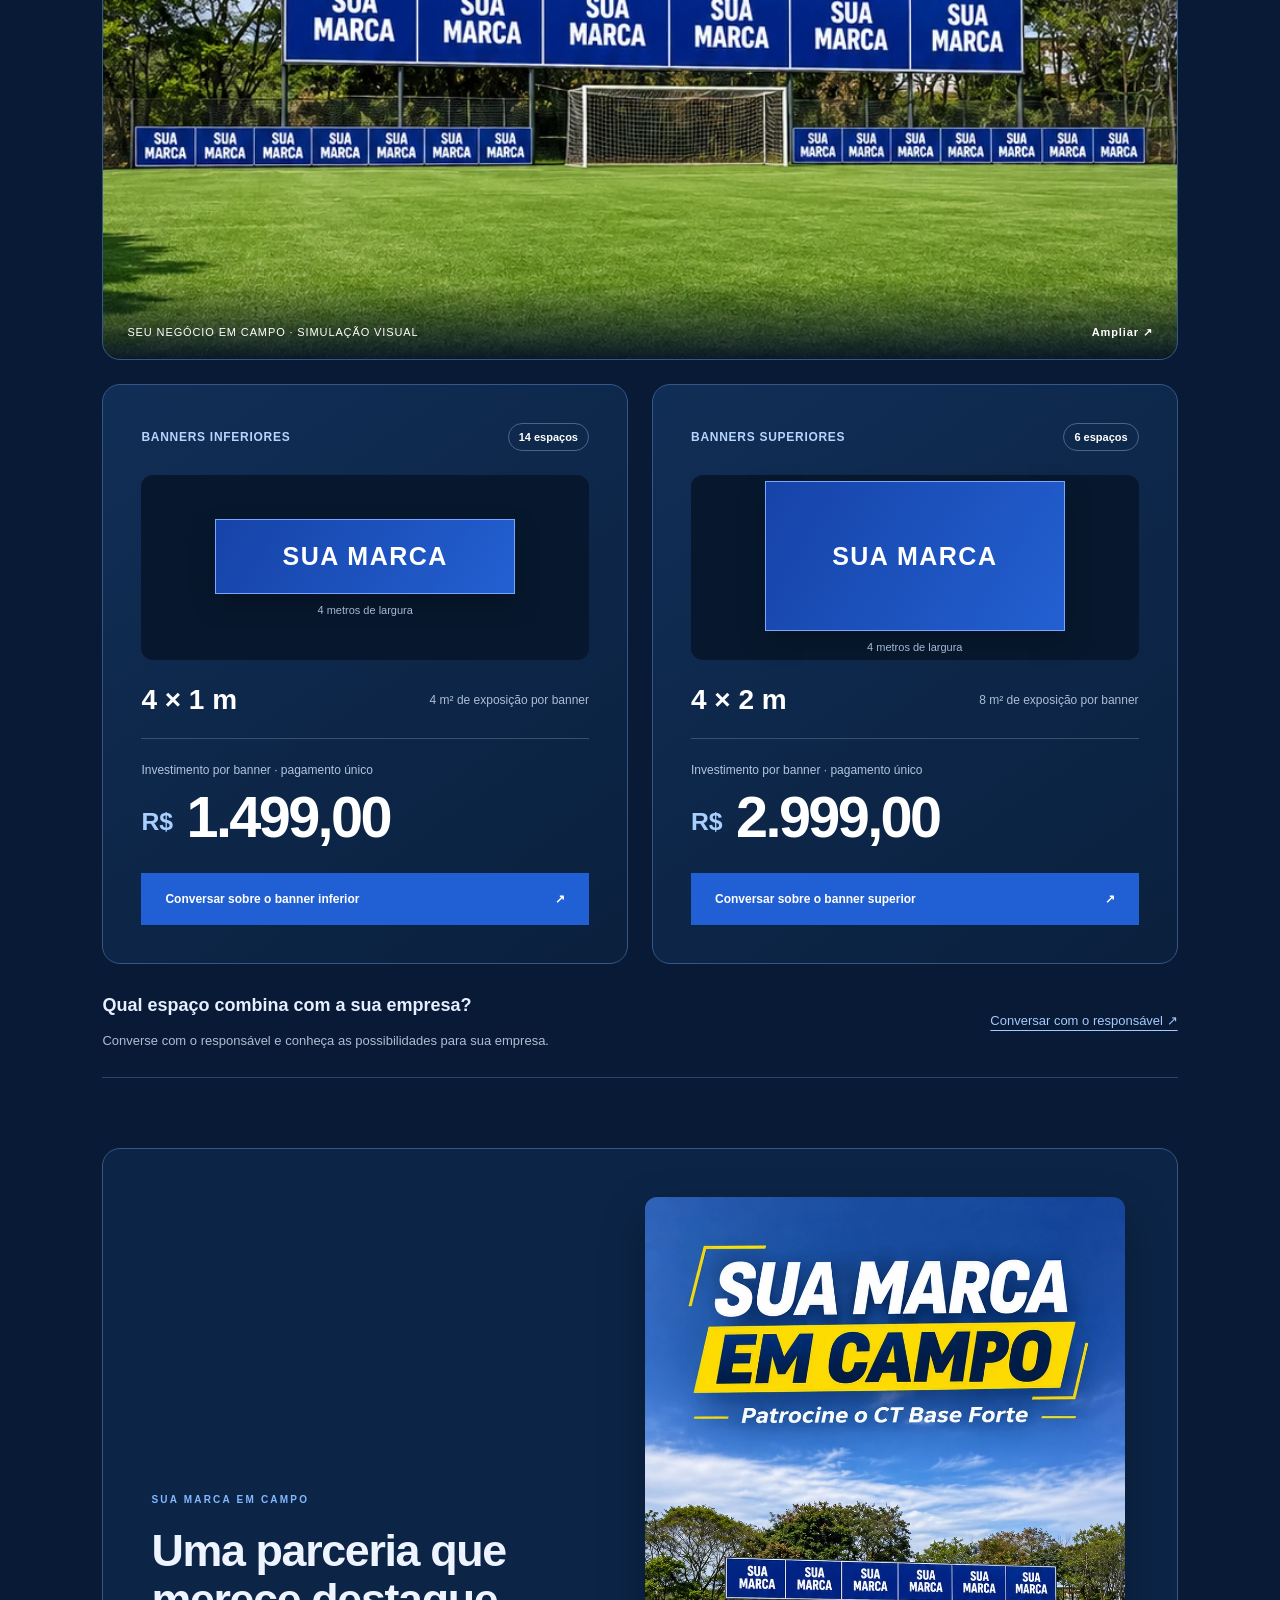
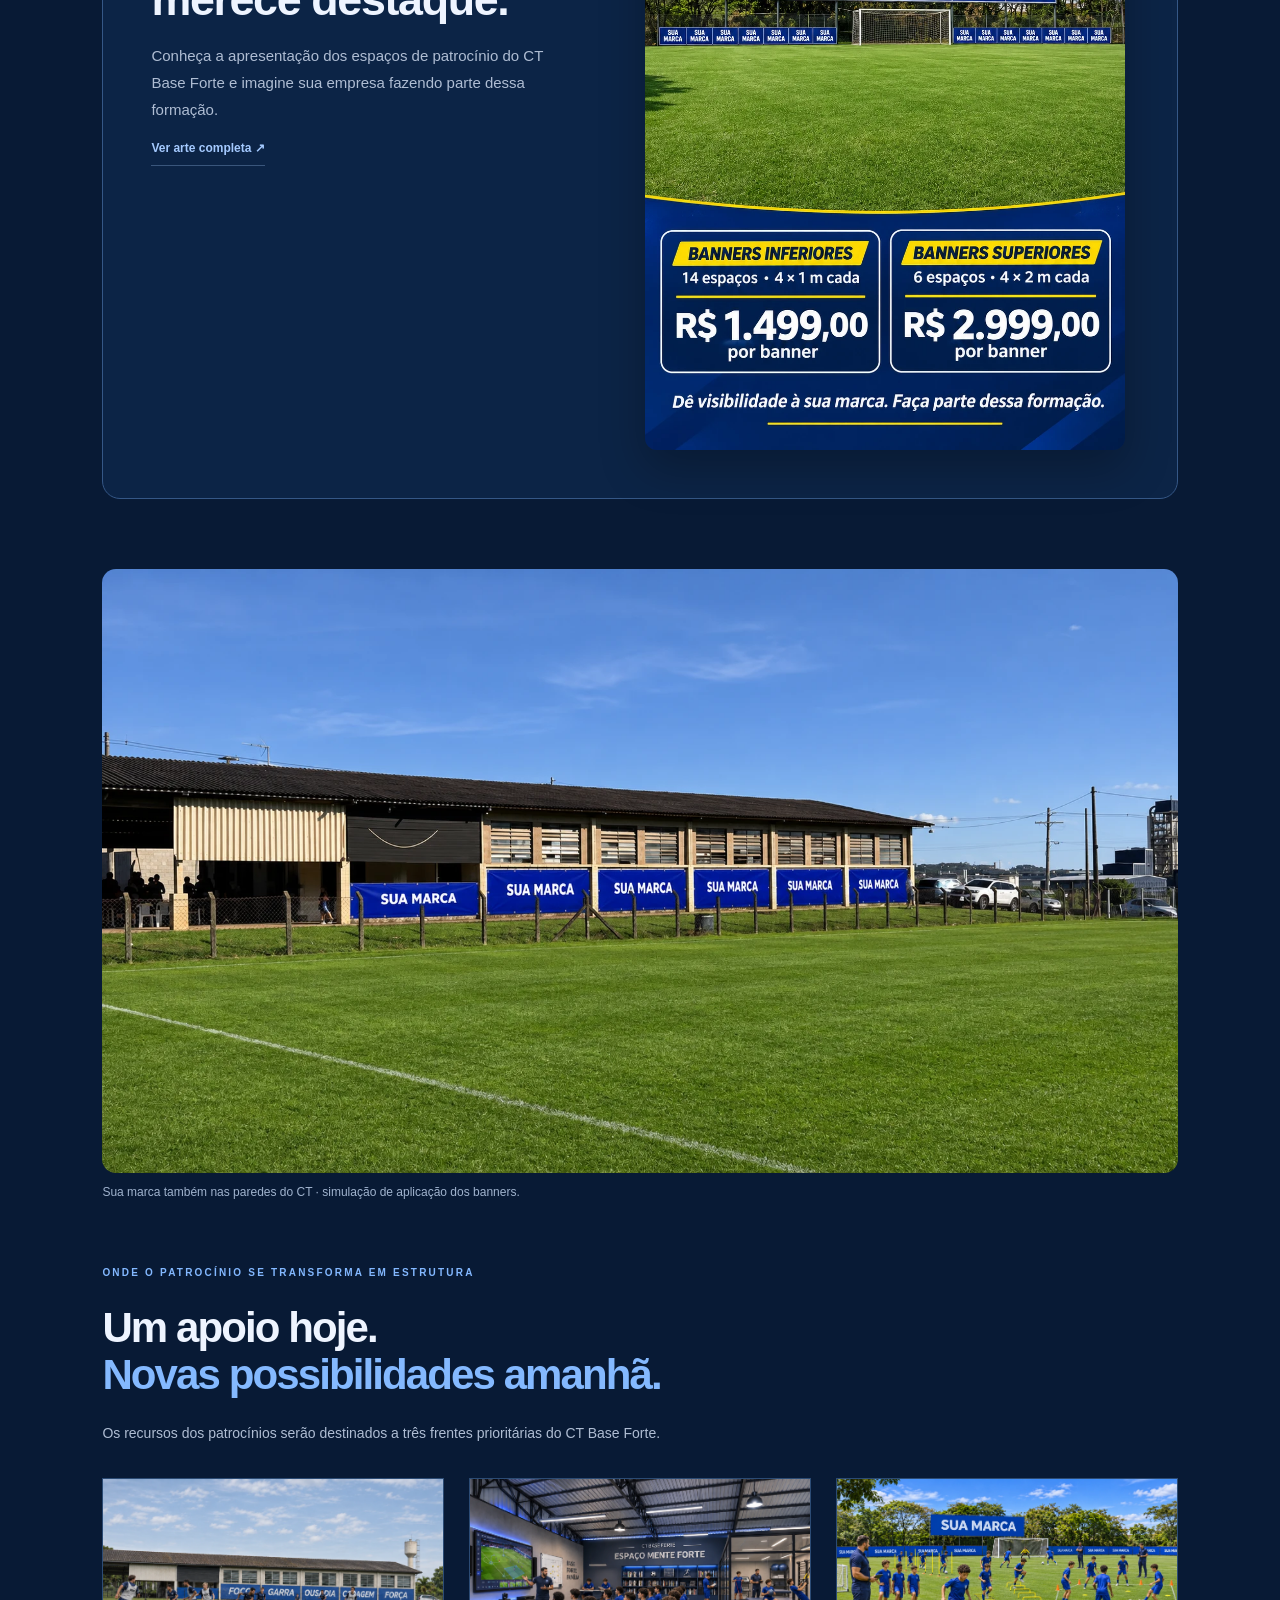
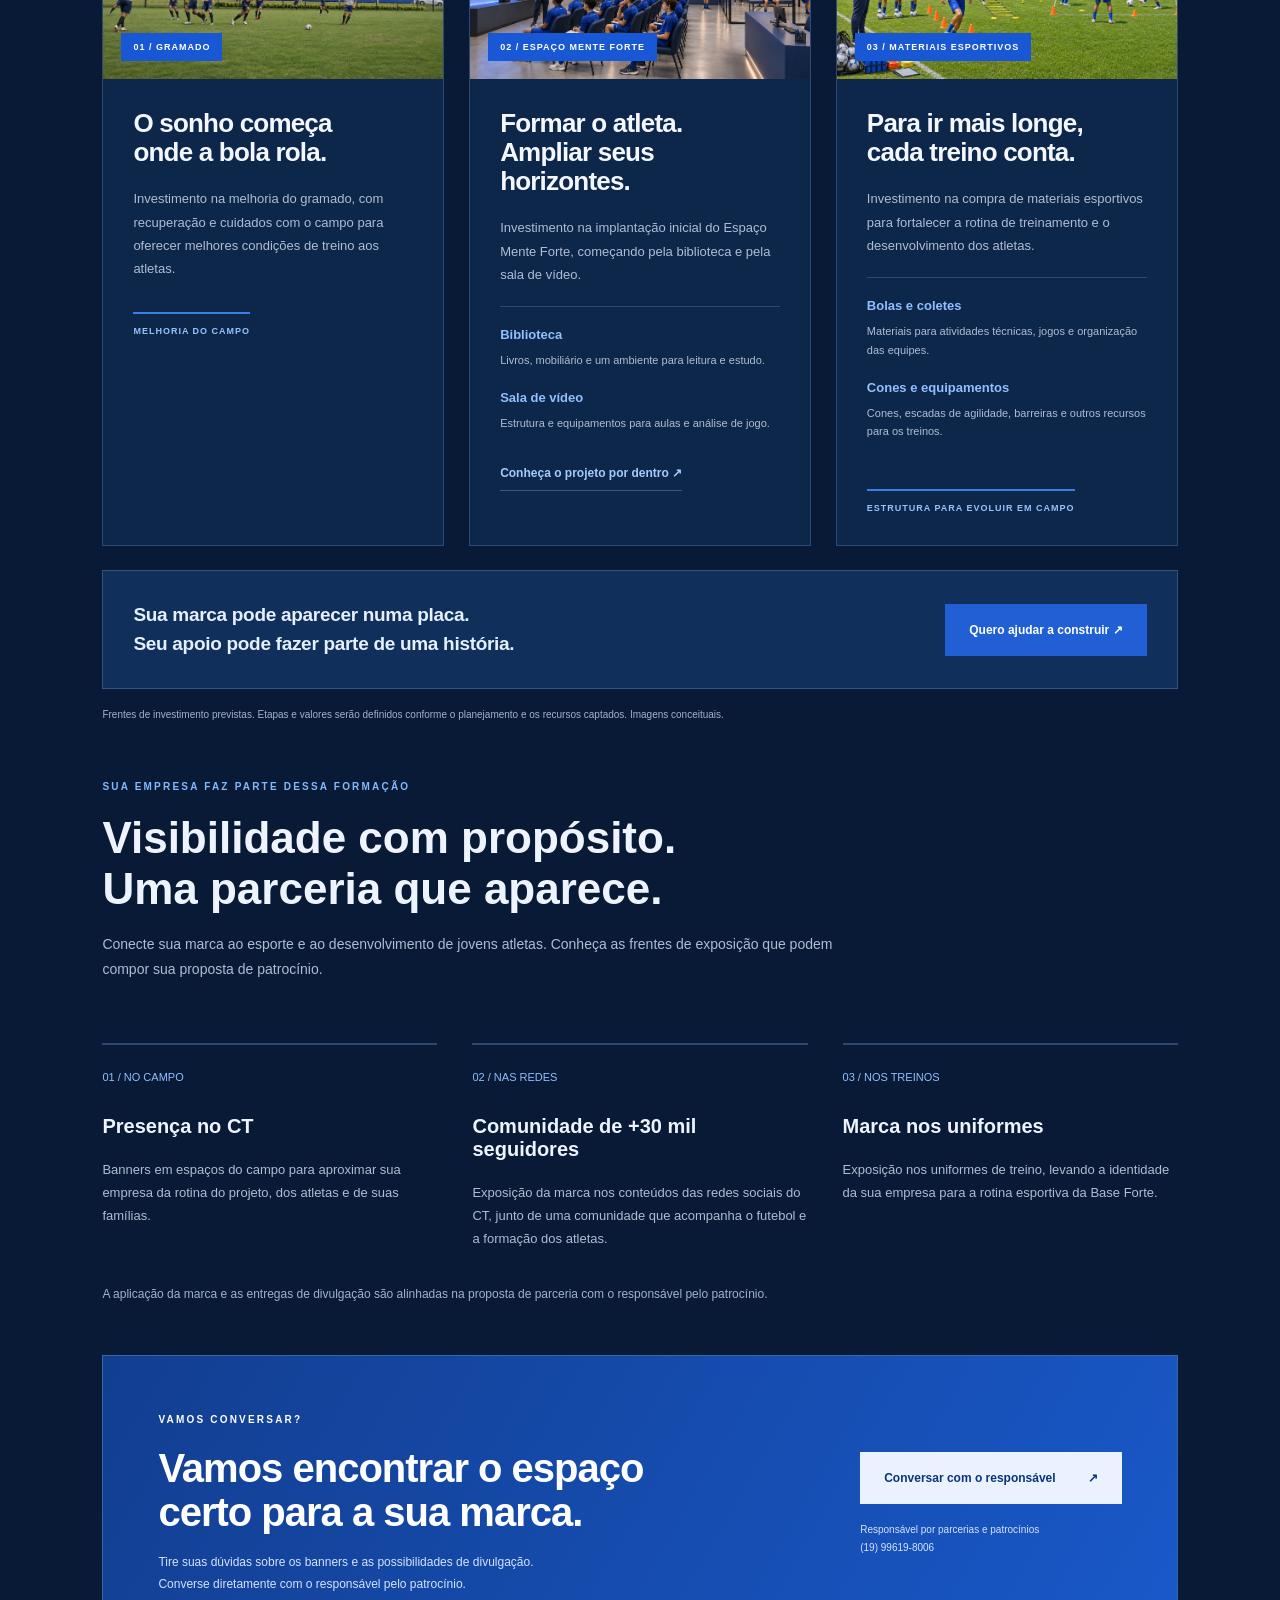
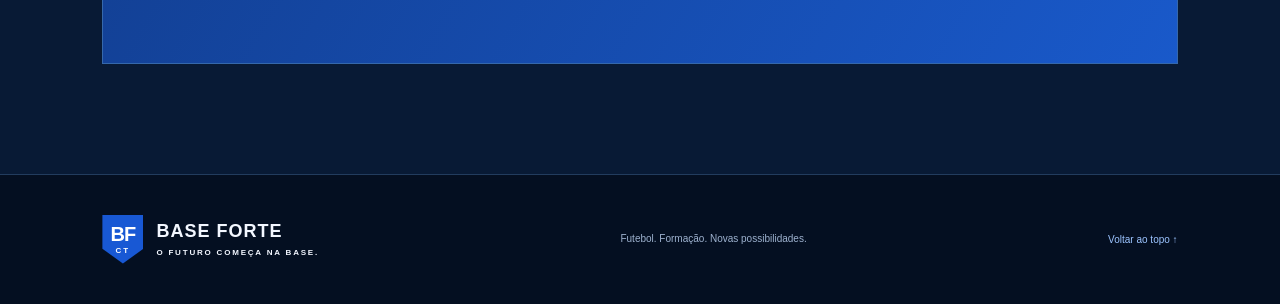
==== commit 8c52de55: "Destaca impacto, pagamento unico e beneficios com contato institucional" ====
--- a/index.html
+++ b/index.html
@@ -8,16 +8,16 @@
 .bf-crest-credit a{color:inherit;text-underline-offset:3px}
 @media(max-width:380px){.bf-athlete-body>header{padding-right:66px}.bf-club-badge{width:56px;height:68px}}
 </style>
-<style id="bf-campaign-art">.sponsor-campaign{display:grid;grid-template-columns:minmax(0,.85fr) minmax(0,1fr);gap:clamp(28px,6vw,80px);align-items:center;margin:0 0 70px;padding:clamp(22px,4vw,48px);background:#0c2446;border:1px solid #355786;border-radius:18px}.campaign-copy h3{font-size:clamp(30px,3.5vw,46px);line-height:1.1;letter-spacing:-.03em;margin:18px 0}.campaign-copy p{font-size:15px;line-height:1.8}.campaign-art{display:block;max-width:480px;width:100%;justify-self:center}.campaign-art img{display:block;width:100%;height:auto;border-radius:12px;box-shadow:0 18px 45px #0004}@media(max-width:700px){.sponsor-campaign{grid-template-columns:1fr}.campaign-copy h3{font-size:32px}.campaign-art{max-width:420px}}</style></head><body>
+<style id="bf-campaign-art">.sponsor-campaign{display:grid;grid-template-columns:minmax(0,.85fr) minmax(0,1fr);gap:clamp(28px,6vw,80px);align-items:center;margin:0 0 70px;padding:clamp(22px,4vw,48px);background:#0c2446;border:1px solid #355786;border-radius:18px}.campaign-copy h3{font-size:clamp(30px,3.5vw,46px);line-height:1.1;letter-spacing:-.03em;margin:18px 0}.campaign-copy p{font-size:15px;line-height:1.8}.campaign-art{display:block;max-width:480px;width:100%;justify-self:center}.campaign-art img{display:block;width:100%;height:auto;border-radius:12px;box-shadow:0 18px 45px #0004}@media(max-width:700px){.sponsor-campaign{grid-template-columns:1fr}.campaign-copy h3{font-size:32px}.campaign-art{max-width:420px}}</style><style id="bf-marketing-impact">.impact-strip{display:grid;grid-template-columns:1fr 1fr 1.3fr;gap:28px;background:#0d2549;padding:32px 8%;border-block:1px solid #315482}.impact-strip>div{padding-left:22px;border-left:2px solid #4c8ff2}.impact-strip strong{display:block;color:#fff;font-size:clamp(28px,3vw,43px);letter-spacing:-.03em}.impact-strip span{display:block;font-size:13px;line-height:1.6;color:#b9cce6;margin-top:5px}.partner-value{margin:50px 0}.partner-value>h3{font-size:clamp(30px,3.5vw,44px);line-height:1.15;margin:18px 0}.partner-value>p{max-width:780px}.partner-value .benefits{margin-bottom:20px}.partner-note{font-size:12px;color:#a0b3ce}.whatsapp-contact{max-width:calc(100vw - 30px)}@media(max-width:650px){.impact-strip{grid-template-columns:1fr;gap:22px;padding:30px 6%}.impact-strip strong{font-size:34px}.impact-strip>div{padding-left:16px}.sponsor-option .button{font-size:12px}}</style></head><body>
 <header><a class="brand" href="#inicio" aria-label="CT Base Forte, início"><span class="mark">BF<span>CT</span></span><span>BASE FORTE<small>CENTRO DE TREINAMENTO</small></span></a><button class="menu" aria-label="Abrir menu" aria-expanded="false">☰</button><nav aria-label="Menu principal"><a href="#historia">Nossa história</a><a href="#atletas">Atletas formados</a><a href="#projetos">O futuro</a><a class="nav-tour" href="tour/">Visita 3D ↗</a><a class="navcta" href="#apoie">Seja patrocinador ↗</a></nav></header>
-<main><section class="hero" id="inicio"><div class="hero-shade"></div><div class="hero-copy"><span class="eyebrow">CT BASE FORTE · FUTEBOL E FORMAÇÃO</span><h1>Sua marca entra<br>em campo.<br><em>O futuro também.</em></h1><p>Talento precisa de oportunidade. Oportunidade precisa de estrutura. Ajude a construir a próxima etapa do CT Base Forte.</p><div class="actions"><a class="button white" href="tour/">Entrar no Espaço Mente Forte · 3D <span>↗</span></a><a class="textlink" href="#investimentos">Veja o que sua marca pode transformar ↓</a></div></div><a class="hero-tour" href="tour/" aria-label="Entrar na visita 3D do Espaço Mente Forte"><div class="tour-cover"><img src="assets/mente.webp" alt="Proposta do Espaço Mente Forte, visite o ambiente em 3D"><span class="tour-badge">3D · VOCÊ PODE CAMINHAR AQUI</span><span class="tour-play">↗</span></div><div class="tour-caption"><span class="eyebrow">O SONHO JÁ TEM FORMA. ENTRE PARA CONHECER.</span><h2>Não apenas imagine.<br>Explore por dentro.</h2><span class="tour-enter">Iniciar visita virtual <b>→</b></span><small>Maquete conceitual interativa · proporções aproximadas</small></div></a><div class="hero-bottom"><span>FORMAÇÃO QUE VAI ALÉM DO JOGO.</span><span>01 — NOSSA BASE</span></div></section>
-<div class="ribbon"><span>DISCIPLINA</span><b>✦</b><span>OPORTUNIDADE</span><b>✦</b><span>EDUCAÇÃO</span><b>✦</b><span>FUTEBOL</span><b>✦</b><span>FUTURO</span></div>
+<main><section class="hero" id="inicio"><div class="hero-shade"></div><div class="hero-copy"><span class="eyebrow">CT BASE FORTE · FUTEBOL E FORMAÇÃO</span><h1>Sua marca entra<br>em campo.<br><em>O futuro também.</em></h1><p>Sua empresa pode fazer parte de um projeto que impacta 150 atletas. Presença no campo, nas redes sociais e nos uniformes de treino, conforme a proposta de parceria.</p><div class="actions"><a class="button white" href="#banners">Conhecer o patrocínio <span>↗</span></a><a class="textlink" href="#investimentos">Veja o que sua marca pode transformar ↓</a></div></div><a class="hero-tour" href="tour/" aria-label="Entrar na visita 3D do Espaço Mente Forte"><div class="tour-cover"><img src="assets/mente.webp" alt="Proposta do Espaço Mente Forte, visite o ambiente em 3D"><span class="tour-badge">3D · VOCÊ PODE CAMINHAR AQUI</span><span class="tour-play">↗</span></div><div class="tour-caption"><span class="eyebrow">O SONHO JÁ TEM FORMA. ENTRE PARA CONHECER.</span><h2>Não apenas imagine.<br>Explore por dentro.</h2><span class="tour-enter">Iniciar visita virtual <b>→</b></span><small>Maquete conceitual interativa · proporções aproximadas</small></div></a><div class="hero-bottom"><span>FORMAÇÃO QUE VAI ALÉM DO JOGO.</span><span>01 — NOSSA BASE</span></div></section>
+<section class="impact-strip" aria-label="Impacto e presença da Base Forte"><div><strong>150</strong><span>atletas impactados</span></div><div><strong>+30 mil</strong><span>seguidores nas redes sociais</span></div><div><strong>Sua marca</strong><span>no campo, nas redes e nos uniformes de treino</span></div></section><div class="ribbon"><span>DISCIPLINA</span><b>✦</b><span>OPORTUNIDADE</span><b>✦</b><span>EDUCAÇÃO</span><b>✦</b><span>FUTEBOL</span><b>✦</b><span>FUTURO</span></div>
 <section class="section history" id="historia"><div class="photo"><span class="eyebrow blue">BASE FORTE · NOSSA ESSÊNCIA</span><h2>Formar atletas.<br>Desenvolver pessoas.<br>Construir futuros.</h2><div class="editorial"><span>FUTEBOL INTELIGENTE</span><p>Nossa proposta é desenvolver a leitura de jogo, a tomada de decisão e o trabalho em equipe, respeitando a idade e o momento de cada atleta.</p></div><div class="editorial"><span>CADA FASE TEM SEU VALOR</span><p>Da iniciação ao aprofundamento da formação, queremos uma evolução gradual, com aprendizado, orientação e desafios adequados a cada etapa.</p></div><div class="editorial"><span>UMA IDENTIDADE. UMA BASE FORTE.</span><p>Buscamos integrar as categorias em uma proposta de trabalho comum, para que cada jovem encontre continuidade em seu desenvolvimento.</p></div></div><div class="section-copy"><span class="eyebrow blue">01 / O COMEÇO DE TUDO</span><h2>Todo grande futuro<br>começa com uma<br>Base Forte.</h2><p>A Base Forte acredita que o futebol pode abrir caminhos. Nosso propósito é fortalecer a formação de jovens atletas, unindo desenvolvimento esportivo, educação e valores que acompanham a vida.</p><p>Queremos preparar atletas para os desafios dos treinos, dos jogos e das competições, criando condições para que possam buscar novas oportunidades no futebol. Cada trajetória exige dedicação, acompanhamento e respeito ao tempo de evolução de cada jovem.</p><p>Mais do que desenvolver habilidades com a bola, nossa proposta é formar cidadãos: pessoas que saibam respeitar, cooperar, assumir responsabilidades e enfrentar desafios dentro e fora de campo.</p><div class="editorial"><span>ESTRUTURA PARA O SONHO CONTINUAR</span><p>É por isso que buscamos parceiros para melhorar o gramado, ampliar os materiais esportivos e iniciar o Espaço Mente Forte, com biblioteca e sala de vídeo. Uma base mais preparada para quem tem tanto a desenvolver.</p></div><a class="underlink" href="#investimentos">Ajude a fortalecer essa base ↗</a></div></section>
 <section class="athletes section" id="atletas" aria-labelledby="athletes-title"><div class="section-head"><div><span class="eyebrow blue">02 / ATLETAS FORMADOS</span><h2 id="athletes-title">Uma base forte.<br>Histórias que inspiram.</h2></div><p>Eles passaram por aqui e levaram nossos ensinamentos adiante. Conheça seis trajetórias e ouça, nas palavras dos próprios atletas, o que a Base Forte representa em suas vidas.</p></div><div class="bf-athlete-grid"><article class="bf-athlete"><div class="bf-athlete-photo"><img src="assets/atletas/lucas-gazzotto-enquadrado.webp" alt="Lucas Gazzotto, atleta que passou pela Base Forte" width="778" height="705" loading="lazy" decoding="async"><span class="bf-athlete-number">01 / NOSSA BASE</span></div><div class="bf-athlete-body"><header><span class="bf-club-badge"><img src="assets/clubes/santos.svg" alt="Escudo do Santos Futebol Clube" width="56" height="64" loading="lazy" decoding="async" referrerpolicy="no-referrer"></span><p class="bf-athlete-club">Santos Futebol Clube</p><h3>Lucas Gazzotto</h3><p class="bf-athlete-selection">Seleção Brasileira de base</p></header><blockquote><p>“Todo o trabalho desenvolvido pela Base Forte, com extremo profissionalismo, me impulsionou a crescer nesse sonho de me tornar um jogador profissional. Aprendi a ser disciplinado e a enfrentar os desafios com coragem. Sou muito grato a todos os profissionais da Base Forte!”</p></blockquote></div></article><article class="bf-athlete"><div class="bf-athlete-photo"><img src="assets/atletas/luigi-moura-enquadrado.webp" alt="Luigi Moura, atleta que passou pela Base Forte" width="778" height="870" loading="lazy" decoding="async"><span class="bf-athlete-number">02 / NOSSA BASE</span></div><div class="bf-athlete-body"><header><span class="bf-club-badge"><img src="assets/clubes/botafogo.svg" alt="Escudo do Botafogo" width="56" height="64" loading="lazy" decoding="async" referrerpolicy="no-referrer"></span><p class="bf-athlete-club">Botafogo-RJ</p><h3>Luigi Moura</h3><p class="bf-athlete-selection">Formado com a Base Forte</p></header><blockquote><p>“Comecei no projeto aos 5 anos e fiquei até os 12. Durante esse tempo, aprendi muitas coisas que me fizeram chegar a um grande clube nacional. Desde muito jovem, tive a oportunidade de competir no mais alto nível, ter um treino de excelência e contar com os melhores ensinamentos da comissão Base Forte.”</p></blockquote></div></article><article class="bf-athlete"><div class="bf-athlete-photo"><img src="assets/atletas/bryan-arantes-enquadrado.webp" alt="Bryan Arantes, atleta que passou pela Base Forte" width="778" height="835" loading="lazy" decoding="async"><span class="bf-athlete-number">03 / NOSSA BASE</span></div><div class="bf-athlete-body"><header><span class="bf-club-badge"><img src="assets/clubes/athletico.svg" alt="Escudo do Athletico Paranaense" width="56" height="64" loading="lazy" decoding="async" referrerpolicy="no-referrer"></span><p class="bf-athlete-club">CAP</p><h3>Bryan Arantes</h3><p class="bf-athlete-selection">Seleção Brasileira</p></header><blockquote><p>“Foi onde tudo começou. Aprendi coisas que vão além do futebol. Agradeço por terem acreditado em mim. Fazer parte deste projeto com certeza mudou minha trajetória. Sou muito grato a todos por todos os ensinamentos!”</p></blockquote></div></article><article class="bf-athlete"><div class="bf-athlete-photo"><img src="assets/atletas/pedrinho-enquadrado.webp" alt="Pedrinho, atleta que passou pela Base Forte" width="778" height="930" loading="lazy" decoding="async"><span class="bf-athlete-number">04 / NOSSA BASE</span></div><div class="bf-athlete-body"><header><span class="bf-club-badge"><img src="assets/clubes/cruzeiro.svg" alt="Escudo do Cruzeiro" width="56" height="64" loading="lazy" decoding="async" referrerpolicy="no-referrer"></span><p class="bf-athlete-club">Cruzeiro</p><h3>Pedrinho</h3><p class="bf-athlete-selection">Formado com a Base Forte</p></header><blockquote><p>“Ser parte da Base Forte é não ser apenas formado como atleta, mas também como homem! Pude conhecer o verdadeiro significado de união e trabalho, com treinos de muito conhecimento que agregaram demais à minha jornada! Se hoje estou onde estou, a Base Forte tem muita participação. Grato a todos!”</p></blockquote></div></article><article class="bf-athlete"><div class="bf-athlete-photo"><img src="assets/atletas/hyury-enquadrado.webp" alt="Hyury, atleta que passou pela Base Forte" width="763" height="1355" loading="lazy" decoding="async"><span class="bf-athlete-number">05 / NOSSA BASE</span></div><div class="bf-athlete-body"><header><span class="bf-club-badge"><img src="assets/clubes/cruzeiro.svg" alt="Escudo do Cruzeiro" width="56" height="64" loading="lazy" decoding="async" referrerpolicy="no-referrer"></span><p class="bf-athlete-club">Cruzeiro</p><h3>Hyury</h3><p class="bf-athlete-selection">Formado com a Base Forte</p></header><blockquote><p>“Toda a metodologia dos professores da Base Forte vai além do futebol. Quando comecei, mal sabia bater numa bola. Os treinamentos, as competições e, acima de tudo, os conselhos e ensinamentos dos professores me ajudaram a acreditar que seria possível continuar nesse sonho de ser jogador. Agradeço demais à Base Forte pela qualidade que transmitem nos treinos e jogos. Me ajudaram a ser um atleta e também um homem formado.”</p></blockquote></div></article><article class="bf-athlete"><div class="bf-athlete-photo"><img src="assets/atletas/thiago-mendes-enquadrado.webp" alt="Thiago Mendes, atleta que passou pela Base Forte" width="788" height="920" loading="lazy" decoding="async"><span class="bf-athlete-number">06 / NOSSA BASE</span></div><div class="bf-athlete-body"><header><span class="bf-club-badge"><img src="assets/clubes/cuiaba.svg" alt="Escudo do Cuiabá" width="56" height="64" loading="lazy" decoding="async" referrerpolicy="no-referrer"></span><p class="bf-athlete-club">Cuiabá</p><h3>Thiago Mendes</h3><p class="bf-athlete-selection">Formado com a Base Forte</p></header><blockquote><p>“Sou muito grato pelo projeto que iniciou a minha formação como atleta. Ótimos treinos táticos e técnicos e puxões de orelha me ajudaram a me tornar um ser humano melhor e a crescer no futebol e na vida. Serei eternamente grato a todos da Base Forte.”</p></blockquote></div></article></div><p class="bf-athlete-footer">O próximo grande sonho precisa de uma base forte. <a href="#apoie">Faça parte dessa formação ↗</a></p><p class="bf-crest-credit">Escudos pertencem aos respectivos clubes. Acervos: <a href="https://github.com/Lobobinho/Escudos-dos-Clubes-do-Brasileirao-2026" target="_blank" rel="noopener noreferrer">Lobobinho</a> e <a href="https://github.com/Brasfoot-Next/database" target="_blank" rel="noopener noreferrer">Brasfoot Next</a> (<a href="https://creativecommons.org/licenses/by-sa/4.0/" target="_blank" rel="noopener noreferrer">CC BY-SA 4.0</a>, escudo Cuiabá).</p></section>
 <section class="future" id="projetos"><div class="section-head"><div><span class="eyebrow">03 / PROJETOS FUTUROS</span><h2>O próximo capítulo<br>se constrói em equipe.</h2></div><p>Uma visão de futuro para o CT. Explore as propostas e descubra onde sua empresa pode fazer parte dessa transformação.</p></div><div class="project-feature"><button class="image-button" data-image="mente" aria-label="Ampliar proposta do Espaço Mente Forte"><img loading="lazy" src="assets/mente.webp" alt="Proposta conceitual do Espaço Mente Forte com sala de vídeo, biblioteca e preparação física"><span class="image-label">IMAGEM CONCEITUAL <b>Ampliar ↗</b></span></button><div class="project-copy"><span class="pill">PROJETO EM PLANEJAMENTO</span><h3>Espaço<br>Mente Forte.</h3><p>Um ambiente para desenvolver o que também faz a diferença fora das quatro linhas: conhecimento, leitura, análise de jogo e apoio à preparação dos atletas.</p><ul><li>Formação e análise de vídeo</li><li>Biblioteca e espaço de estudo</li><li>Preparação física e reabilitação</li></ul><a class="button white" href="#explorar">Explore o espaço <span>↗</span></a></div></div>
 <div class="tour-invite"><div><span class="eyebrow">NOVA EXPERIÊNCIA · 3D INTERATIVO</span><h3>Entre no Espaço Mente Forte.</h3><p>Caminhe pelo ambiente, olhe ao redor e descubra cada setor em uma visita virtual.</p></div><a class="button white" href="tour/">Iniciar visita 3D <span>↗</span></a></div><div class="explorer" id="explorar"><div class="explore-title"><h3>Conheça cada ambiente.</h3><p>Selecione um ponto na planta para ver a proposta.</p></div><div class="explorer-grid"><div class="plan"><img loading="lazy" src="assets/planta.webp" alt="Planta conceitual do Espaço Mente Forte"><button style="left:73%;top:68%" data-zone="0" aria-label="Recepção" class="hotspot active">1</button><button style="left:35%;top:52%" data-zone="1" aria-label="Sala de formação" class="hotspot">2</button><button style="left:28%;top:29%" data-zone="2" aria-label="Análise de vídeo" class="hotspot">3</button><button style="left:52%;top:24%" data-zone="3" aria-label="Biblioteca" class="hotspot">4</button><button style="left:75%;top:36%" data-zone="4" aria-label="Preparação física" class="hotspot">5</button><button class="plan-zoom" data-image="planta">Ampliar planta ⤢</button></div><div class="zone" aria-live="polite"><span class="eyebrow" id="zone-index">AMBIENTE 01</span><h3 id="zone-title">Recepção</h3><p id="zone-text">Um ponto de acolhimento e organização para receber atletas, famílias e parceiros do projeto.</p><a href="#apoie">Quero apoiar este projeto ↗</a></div></div><small class="concept-note">Estudo conceitual sem escala. Imagens ilustram propostas futuras e não representam obras concluídas.</small></div>
 <div class="concept-gallery"><div class="section-head"><div><span class="eyebrow">NOSSA VISÃO EM IMAGENS</span><h3>Imagine as próximas possibilidades.</h3></div><p>Estudos visuais para apresentar o futuro que queremos construir.</p></div><div class="gallery-grid"><button class="image-button" data-image="treino"><img loading="lazy" src="assets/treino.webp" alt="Conceito de treino organizado com atletas, cones e estações de agilidade"><span class="image-label">TREINAMENTO · IMAGEM CONCEITUAL <b>Ampliar ↗</b></span></button><button class="image-button" data-image="aula"><img loading="lazy" src="assets/aula.webp" alt="Conceito de aula com atletas no Espaço Mente Forte"><span class="image-label">FORMAÇÃO · IMAGEM CONCEITUAL <b>Ampliar ↗</b></span></button><button class="image-button" data-image="campo"><img loading="lazy" src="assets/campo.webp" alt="Proposta visual do campo com gramado e placas renovados"><span class="image-label">ESTRUTURA · IMAGEM CONCEITUAL <b>Ampliar ↗</b></span></button></div></div><div class="project-pair"><article><button class="image-button" data-image="placas"><img loading="lazy" src="assets/placas.webp" alt="Simulação de placas azuis para marcas parceiras no campo"><span class="image-label">SIMULAÇÃO DE APLICAÇÃO <b>↗</b></span></button><h3>Sua marca, perto do jogo.</h3><p>Proposta de espaços de exposição para empresas parceiras, com placas padronizadas no campo.</p></article><article><button class="image-button" data-image="fachada"><img loading="lazy" src="assets/fachada.webp" alt="Proposta de melhoria da fachada e acesso ao CT"><span class="image-label">PROPOSTA CONCEITUAL <b>↗</b></span></button><h3>Um CT cada vez mais preparado.</h3><p>Uma visão de melhorias no acesso, na iluminação e na apresentação dos espaços.</p></article></div></section>
-<section class="section sponsor" id="apoie"><div class="section-head"><div><span class="eyebrow blue">04 / SEJA UM PATROCINADOR</span><h2>Sua marca tem força.<br><em>Transforme essa força<br>em oportunidade.</em></h2></div><p>Sua empresa pode participar dessa próxima etapa. Vamos construir uma parceria que faça sentido para a sua marca e para o futuro do CT.</p></div><div class="sponsor-showcase" id="banners"><div class="showcase-heading"><div><span class="eyebrow blue">ESPAÇOS DE PATROCÍNIO</span><h3>O próximo destaque<br>do campo pode ser<br><em>a sua marca.</em></h3></div><p>Escolha o formato para sua empresa.<br>Seu apoio fortalece a formação dos nossos atletas.</p></div><a class="stadium-preview" href="assets/patrocinio-banners.webp" target="_blank" rel="noopener" aria-label="Ampliar simulação dos banners no campo"><img src="assets/patrocinio-banners.webp" width="941" height="1672" alt="Simulação dos banners superiores e inferiores com Sua Marca no campo do CT Base Forte" loading="lazy"><span class="stadium-caption">SEU NEGÓCIO EM CAMPO · SIMULAÇÃO VISUAL <b>Ampliar ↗</b></span></a><div class="showcase-options"><article class="sponsor-option"><div class="option-top"><span>BANNERS INFERIORES</span><span class="space-count">14 espaços</span></div><div class="format-preview"><div class="format-banner wide"><span>SUA MARCA</span></div><span class="format-dimension">4 metros de largura</span></div><div class="format-details"><strong>4 × 1 m</strong><span>4 m² de exposição por banner</span></div><div class="option-price"><span>Investimento por banner</span><strong><small>R$</small> 1.499,00</strong></div><a class="button" href="https://wa.me/5519996198006?text=Ol%C3%A1%2C%20Bruno%21%20Tenho%20interesse%20em%20um%20banner%20inferior%20de%204%20%C3%97%201%20m%20no%20CT%20Base%20Forte.%20Podemos%20conversar%3F" target="_blank" rel="noopener noreferrer">Quero um banner inferior <span>↗</span></a></article><article class="sponsor-option"><div class="option-top"><span>BANNERS SUPERIORES</span><span class="space-count">6 espaços</span></div><div class="format-preview"><div class="format-banner tall"><span>SUA MARCA</span></div><span class="format-dimension">4 metros de largura</span></div><div class="format-details"><strong>4 × 2 m</strong><span>8 m² de exposição por banner</span></div><div class="option-price"><span>Investimento por banner</span><strong><small>R$</small> 2.999,00</strong></div><a class="button" href="https://wa.me/5519996198006?text=Ol%C3%A1%2C%20Bruno%21%20Tenho%20interesse%20em%20um%20banner%20superior%20de%204%20%C3%97%202%20m%20no%20CT%20Base%20Forte.%20Podemos%20conversar%3F" target="_blank" rel="noopener noreferrer">Quero um banner superior <span>↗</span></a></article></div><div class="showcase-contact"><p><strong>Qual espaço combina com a sua empresa?</strong><span>Converse com Bruno Rosa sobre a proposta de patrocínio.</span></p><a href="https://wa.me/5519996198006?text=Ol%C3%A1%2C%20Bruno%21%20Quero%20saber%20mais%20sobre%20os%20banners%20do%20CT%20Base%20Forte." target="_blank" rel="noopener noreferrer">Falar sobre patrocínio ↗</a></div></div><div class="sponsor-campaign"><div class="campaign-copy"><span class="eyebrow blue">SUA MARCA EM CAMPO</span><h3>Uma parceria que<br>merece destaque.</h3><p>Conheça a apresentação dos espaços de patrocínio do CT Base Forte e imagine sua empresa fazendo parte dessa formação.</p><a class="underlink" href="assets/patrocinio-banners.webp" target="_blank" rel="noopener noreferrer">Ver arte completa ↗</a></div><a class="campaign-art" href="assets/patrocinio-banners.webp" target="_blank" rel="noopener noreferrer" aria-label="Ampliar arte completa Sua marca em campo"><img src="assets/patrocinio-banners.webp" width="941" height="1672" alt="Arte Sua marca em campo: 14 banners inferiores de 4 por 1 metro a R$ 1.499,00 cada e 6 superiores de 4 por 2 metros a R$ 2.999,00 cada" loading="lazy"></a></div><figure class="banner-wall"><a href="assets/patrocinio-paredes.webp" target="_blank" rel="noopener"><img src="assets/patrocinio-paredes.webp" width="1674" height="940" alt="Simulação de banners Sua Marca nas faixas brancas das paredes do CT Base Forte" loading="lazy"></a><figcaption>Sua marca também nas paredes do CT · simulação de aplicação dos banners.</figcaption></figure><div class="investment" id="investimentos"><div class="investment-head"><span class="eyebrow blue">ONDE O PATROCÍNIO SE TRANSFORMA EM ESTRUTURA</span><h2>Um apoio hoje.<br><em>Novas possibilidades amanhã.</em></h2><p>Os recursos dos patrocínios serão destinados a três frentes prioritárias do CT Base Forte.</p></div><div class="investment-grid"><article class="investment-card"><div class="investment-photo"><img loading="lazy" src="assets/campo.webp" alt="Proposta visual de melhoria do gramado"><span>01 / GRAMADO</span></div><div class="investment-body"><h3>O sonho começa<br>onde a bola rola.</h3><p>Investimento na melhoria do gramado, com recuperação e cuidados com o campo para oferecer melhores condições de treino aos atletas.</p><span class="investment-tag">MELHORIA DO CAMPO</span></div></article><article class="investment-card"><div class="investment-photo"><img loading="lazy" src="assets/mente.webp" alt="Estudo conceitual da biblioteca e sala de vídeo do Espaço Mente Forte"><span>02 / ESPAÇO MENTE FORTE</span></div><div class="investment-body"><h3>Formar o atleta.<br>Ampliar seus horizontes.</h3><p>Investimento na implantação inicial do Espaço Mente Forte, começando pela biblioteca e pela sala de vídeo.</p><div class="investment-details"><div><b>Biblioteca</b><span>Livros, mobiliário e um ambiente para leitura e estudo.</span></div><div><b>Sala de vídeo</b><span>Estrutura e equipamentos para aulas e análise de jogo.</span></div></div><a class="underlink" href="tour/">Conheça o projeto por dentro ↗</a></div></article><article class="investment-card"><div class="investment-photo"><img loading="lazy" src="assets/treino.webp" alt="Proposta de treino com bolas, cones, escada de agilidade e barreiras"><span>03 / MATERIAIS ESPORTIVOS</span></div><div class="investment-body"><h3>Para ir mais longe,<br>cada treino conta.</h3><p>Investimento na compra de materiais esportivos para fortalecer a rotina de treinamento e o desenvolvimento dos atletas.</p><div class="investment-details"><div><b>Bolas e coletes</b><span>Materiais para atividades técnicas, jogos e organização das equipes.</span></div><div><b>Cones e equipamentos</b><span>Cones, escadas de agilidade, barreiras e outros recursos para os treinos.</span></div></div><span class="investment-tag">ESTRUTURA PARA EVOLUIR EM CAMPO</span></div></article></div><div class="investment-bottom"><strong>Sua marca pode aparecer numa placa.<br>Seu apoio pode fazer parte de uma história.</strong><a class="button" href="https://wa.me/5519996198006?text=Ol%C3%A1%2C%20Bruno%21%20Quero%20saber%20mais%20sobre%20o%20patroc%C3%ADnio%20do%20CT%20Base%20Forte." target="_blank" rel="noopener noreferrer">Quero ajudar a construir ↗</a></div><small class="investment-note">Frentes de investimento previstas. Etapas e valores serão definidos conforme o planejamento e os recursos captados. Imagens conceituais.</small></div><div class="benefits"><article><span>01</span><h3>Presença de marca</h3><p>Possibilidades de exposição nas placas, no site, nas redes sociais e nos uniformes, conforme o formato acordado.</p></article><article><span>02</span><h3>Apoio com propósito</h3><p>Participação em melhorias ligadas à formação, ao esporte e às oportunidades de desenvolvimento dos atletas.</p></article><article><span>03</span><h3>Parceria que acompanha</h3><p>Proposta de compartilhar a evolução das iniciativas apoiadas e as entregas combinadas com cada parceiro.</p></article></div><div class="contact-panel"><div><span class="eyebrow">VAMOS CONVERSAR?</span><h3>Grandes sonhos precisam<br>de quem joga junto.</h3><p>Apoio financeiro, materiais, equipamentos ou serviços.<br>Há diferentes formas de somar ao projeto.</p></div><div><a class="button white" id="interest" href="https://wa.me/5519996198006?text=Ol%C3%A1%2C%20Bruno%21%20Quero%20saber%20mais%20sobre%20o%20patroc%C3%ADnio%20do%20CT%20Base%20Forte." target="_blank" rel="noopener noreferrer">Falar com Bruno no WhatsApp <span>↗</span></a><p class="contact-note">Bruno Rosa · Parcerias e patrocínios<br>(19) 99619-8006</p></div></div></section></main>
+<section class="section sponsor" id="apoie"><div class="section-head"><div><span class="eyebrow blue">04 / SEJA UM PATROCINADOR</span><h2>Sua marca tem força.<br><em>Transforme essa força<br>em oportunidade.</em></h2></div><p>Sua empresa pode participar dessa próxima etapa. Vamos construir uma parceria que faça sentido para a sua marca e para o futuro do CT.</p></div><div class="sponsor-showcase" id="banners"><div class="showcase-heading"><div><span class="eyebrow blue">ESPAÇOS DE PATROCÍNIO</span><h3>O próximo destaque<br>do campo pode ser<br><em>a sua marca.</em></h3></div><p>Escolha o formato para sua empresa.<br>Pagamento único por banner. Sua marca fortalece um projeto que impacta 150 atletas.</p></div><a class="stadium-preview" href="assets/patrocinio-banners.webp" target="_blank" rel="noopener" aria-label="Ampliar simulação dos banners no campo"><img src="assets/patrocinio-banners.webp" width="941" height="1672" alt="Simulação dos banners superiores e inferiores com Sua Marca no campo do CT Base Forte" loading="lazy"><span class="stadium-caption">SEU NEGÓCIO EM CAMPO · SIMULAÇÃO VISUAL <b>Ampliar ↗</b></span></a><div class="showcase-options"><article class="sponsor-option"><div class="option-top"><span>BANNERS INFERIORES</span><span class="space-count">14 espaços</span></div><div class="format-preview"><div class="format-banner wide"><span>SUA MARCA</span></div><span class="format-dimension">4 metros de largura</span></div><div class="format-details"><strong>4 × 1 m</strong><span>4 m² de exposição por banner</span></div><div class="option-price"><span>Investimento por banner · pagamento único</span><strong><small>R$</small> 1.499,00</strong></div><a class="button" href="https://wa.me/5519996198006?text=Ol%C3%A1%21%20Tenho%20interesse%20no%20banner%20inferior%20de%204%20%C3%97%201%20m%2C%20com%20investimento%20%C3%BAnico%20de%20R%24%201.499%2C00.%20Gostaria%20de%20conversar%20com%20o%20respons%C3%A1vel%20pelo%20patroc%C3%ADnio%20do%20CT%20Base%20Forte." target="_blank" rel="noopener noreferrer">Conversar sobre o banner inferior <span>↗</span></a></article><article class="sponsor-option"><div class="option-top"><span>BANNERS SUPERIORES</span><span class="space-count">6 espaços</span></div><div class="format-preview"><div class="format-banner tall"><span>SUA MARCA</span></div><span class="format-dimension">4 metros de largura</span></div><div class="format-details"><strong>4 × 2 m</strong><span>8 m² de exposição por banner</span></div><div class="option-price"><span>Investimento por banner · pagamento único</span><strong><small>R$</small> 2.999,00</strong></div><a class="button" href="https://wa.me/5519996198006?text=Ol%C3%A1%21%20Tenho%20interesse%20no%20banner%20superior%20de%204%20%C3%97%202%20m%2C%20com%20investimento%20%C3%BAnico%20de%20R%24%202.999%2C00.%20Gostaria%20de%20conversar%20com%20o%20respons%C3%A1vel%20pelo%20patroc%C3%ADnio%20do%20CT%20Base%20Forte." target="_blank" rel="noopener noreferrer">Conversar sobre o banner superior <span>↗</span></a></article></div><div class="showcase-contact"><p><strong>Qual espaço combina com a sua empresa?</strong><span>Converse com o responsável e conheça as possibilidades para sua empresa.</span></p><a href="https://wa.me/5519996198006?text=Ol%C3%A1%21%20Gostaria%20de%20conversar%20com%20o%20respons%C3%A1vel%20pelas%20parcerias%20do%20CT%20Base%20Forte%20e%20conhecer%20os%20espa%C3%A7os%20de%20patroc%C3%ADnio%20e%20as%20possibilidades%20de%20divulga%C3%A7%C3%A3o%20da%20minha%20marca." target="_blank" rel="noopener noreferrer">Conversar com o responsável ↗</a></div></div><div class="sponsor-campaign"><div class="campaign-copy"><span class="eyebrow blue">SUA MARCA EM CAMPO</span><h3>Uma parceria que<br>merece destaque.</h3><p>Conheça a apresentação dos espaços de patrocínio do CT Base Forte e imagine sua empresa fazendo parte dessa formação.</p><a class="underlink" href="assets/patrocinio-banners.webp" target="_blank" rel="noopener noreferrer">Ver arte completa ↗</a></div><a class="campaign-art" href="assets/patrocinio-banners.webp" target="_blank" rel="noopener noreferrer" aria-label="Ampliar arte completa Sua marca em campo"><img src="assets/patrocinio-banners.webp" width="941" height="1672" alt="Arte Sua marca em campo: 14 banners inferiores de 4 por 1 metro a R$ 1.499,00 cada e 6 superiores de 4 por 2 metros a R$ 2.999,00 cada" loading="lazy"></a></div><figure class="banner-wall"><a href="assets/patrocinio-paredes.webp" target="_blank" rel="noopener"><img src="assets/patrocinio-paredes.webp" width="1674" height="940" alt="Simulação de banners Sua Marca nas faixas brancas das paredes do CT Base Forte" loading="lazy"></a><figcaption>Sua marca também nas paredes do CT · simulação de aplicação dos banners.</figcaption></figure><div class="investment" id="investimentos"><div class="investment-head"><span class="eyebrow blue">ONDE O PATROCÍNIO SE TRANSFORMA EM ESTRUTURA</span><h2>Um apoio hoje.<br><em>Novas possibilidades amanhã.</em></h2><p>Os recursos dos patrocínios serão destinados a três frentes prioritárias do CT Base Forte.</p></div><div class="investment-grid"><article class="investment-card"><div class="investment-photo"><img loading="lazy" src="assets/campo.webp" alt="Proposta visual de melhoria do gramado"><span>01 / GRAMADO</span></div><div class="investment-body"><h3>O sonho começa<br>onde a bola rola.</h3><p>Investimento na melhoria do gramado, com recuperação e cuidados com o campo para oferecer melhores condições de treino aos atletas.</p><span class="investment-tag">MELHORIA DO CAMPO</span></div></article><article class="investment-card"><div class="investment-photo"><img loading="lazy" src="assets/mente.webp" alt="Estudo conceitual da biblioteca e sala de vídeo do Espaço Mente Forte"><span>02 / ESPAÇO MENTE FORTE</span></div><div class="investment-body"><h3>Formar o atleta.<br>Ampliar seus horizontes.</h3><p>Investimento na implantação inicial do Espaço Mente Forte, começando pela biblioteca e pela sala de vídeo.</p><div class="investment-details"><div><b>Biblioteca</b><span>Livros, mobiliário e um ambiente para leitura e estudo.</span></div><div><b>Sala de vídeo</b><span>Estrutura e equipamentos para aulas e análise de jogo.</span></div></div><a class="underlink" href="tour/">Conheça o projeto por dentro ↗</a></div></article><article class="investment-card"><div class="investment-photo"><img loading="lazy" src="assets/treino.webp" alt="Proposta de treino com bolas, cones, escada de agilidade e barreiras"><span>03 / MATERIAIS ESPORTIVOS</span></div><div class="investment-body"><h3>Para ir mais longe,<br>cada treino conta.</h3><p>Investimento na compra de materiais esportivos para fortalecer a rotina de treinamento e o desenvolvimento dos atletas.</p><div class="investment-details"><div><b>Bolas e coletes</b><span>Materiais para atividades técnicas, jogos e organização das equipes.</span></div><div><b>Cones e equipamentos</b><span>Cones, escadas de agilidade, barreiras e outros recursos para os treinos.</span></div></div><span class="investment-tag">ESTRUTURA PARA EVOLUIR EM CAMPO</span></div></article></div><div class="investment-bottom"><strong>Sua marca pode aparecer numa placa.<br>Seu apoio pode fazer parte de uma história.</strong><a class="button" href="https://wa.me/5519996198006?text=Ol%C3%A1%21%20Gostaria%20de%20conversar%20com%20o%20respons%C3%A1vel%20pelas%20parcerias%20do%20CT%20Base%20Forte%20e%20conhecer%20os%20espa%C3%A7os%20de%20patroc%C3%ADnio%20e%20as%20possibilidades%20de%20divulga%C3%A7%C3%A3o%20da%20minha%20marca." target="_blank" rel="noopener noreferrer">Quero ajudar a construir ↗</a></div><small class="investment-note">Frentes de investimento previstas. Etapas e valores serão definidos conforme o planejamento e os recursos captados. Imagens conceituais.</small></div><div class="partner-value"><span class="eyebrow blue">SUA EMPRESA FAZ PARTE DESSA FORMAÇÃO</span><h3>Visibilidade com propósito.<br>Uma parceria que aparece.</h3><p>Conecte sua marca ao esporte e ao desenvolvimento de jovens atletas. Conheça as frentes de exposição que podem compor sua proposta de patrocínio.</p><div class="benefits"><article><span>01 / NO CAMPO</span><h3>Presença no CT</h3><p>Banners em espaços do campo para aproximar sua empresa da rotina do projeto, dos atletas e de suas famílias.</p></article><article><span>02 / NAS REDES</span><h3>Comunidade de +30 mil seguidores</h3><p>Exposição da marca nos conteúdos das redes sociais do CT, junto de uma comunidade que acompanha o futebol e a formação dos atletas.</p></article><article><span>03 / NOS TREINOS</span><h3>Marca nos uniformes</h3><p>Exposição nos uniformes de treino, levando a identidade da sua empresa para a rotina esportiva da Base Forte.</p></article></div><p class="partner-note">A aplicação da marca e as entregas de divulgação são alinhadas na proposta de parceria com o responsável pelo patrocínio.</p></div><div class="contact-panel"><div><span class="eyebrow">VAMOS CONVERSAR?</span><h3>Vamos encontrar o espaço<br>certo para a sua marca.</h3><p>Tire suas dúvidas sobre os banners e as possibilidades de divulgação.<br>Converse diretamente com o responsável pelo patrocínio.</p></div><div><a class="button white" id="interest" href="https://wa.me/5519996198006?text=Ol%C3%A1%21%20Gostaria%20de%20conversar%20com%20o%20respons%C3%A1vel%20pelas%20parcerias%20do%20CT%20Base%20Forte%20e%20conhecer%20os%20espa%C3%A7os%20de%20patroc%C3%ADnio%20e%20as%20possibilidades%20de%20divulga%C3%A7%C3%A3o%20da%20minha%20marca." target="_blank" rel="noopener noreferrer">Conversar com o responsável <span>↗</span></a><p class="contact-note">Responsável por parcerias e patrocínios<br>(19) 99619-8006</p></div></div></section></main>
 <footer><a class="brand" href="#inicio"><span class="mark">BF<span>CT</span></span><span>BASE FORTE<small>O FUTURO COMEÇA NA BASE.</small></span></a><p>Futebol. Formação. Novas possibilidades.</p><a href="#inicio">Voltar ao topo ↑</a></footer>
 <dialog id="viewer"><div class="viewer-bar"><span id="caption"></span><div><button id="minus" aria-label="Diminuir zoom">−</button><button id="plus" aria-label="Aumentar zoom">+</button><button id="reset">Ajustar</button><button id="close-viewer" aria-label="Fechar imagem">✕</button></div></div><div id="viewport"><img id="full-image" alt=""></div><p class="viewer-tip">Use + e − ou a roda do mouse para ampliar. Arraste para explorar.</p></dialog>
-<script src="app.js"></script><a class="whatsapp-contact" href="https://wa.me/5519996198006?text=Ol%C3%A1%2C%20Bruno%21%20Quero%20saber%20mais%20sobre%20o%20patroc%C3%ADnio%20do%20CT%20Base%20Forte." target="_blank" rel="noopener noreferrer" aria-label="Falar com Bruno Rosa no WhatsApp">WhatsApp · Bruno ↗</a></body></html>+<script src="app.js"></script><a class="whatsapp-contact" href="https://wa.me/5519996198006?text=Ol%C3%A1%21%20Gostaria%20de%20conversar%20com%20o%20respons%C3%A1vel%20pelas%20parcerias%20do%20CT%20Base%20Forte%20e%20conhecer%20os%20espa%C3%A7os%20de%20patroc%C3%ADnio%20e%20as%20possibilidades%20de%20divulga%C3%A7%C3%A3o%20da%20minha%20marca." target="_blank" rel="noopener noreferrer" aria-label="Conversar com o responsável pelo patrocínio no WhatsApp">Conversar com o responsável ↗</a></body></html>
